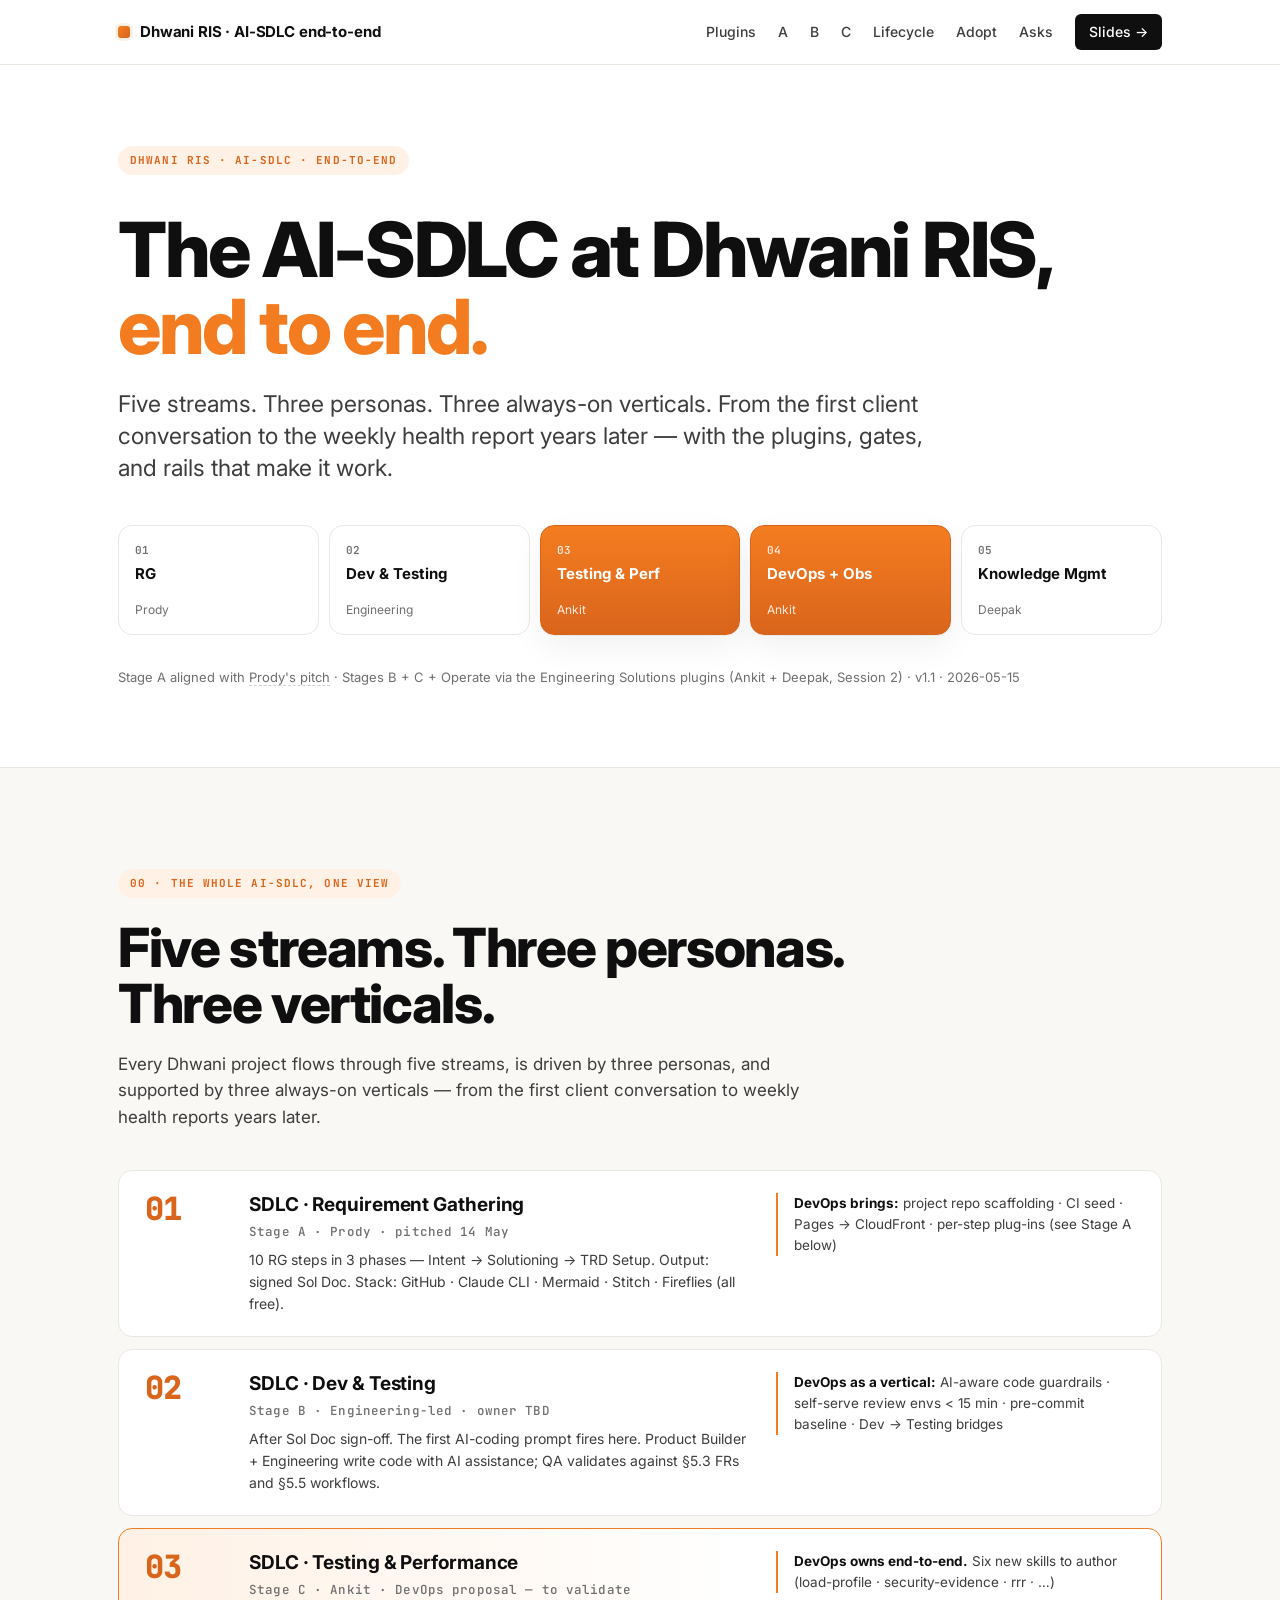
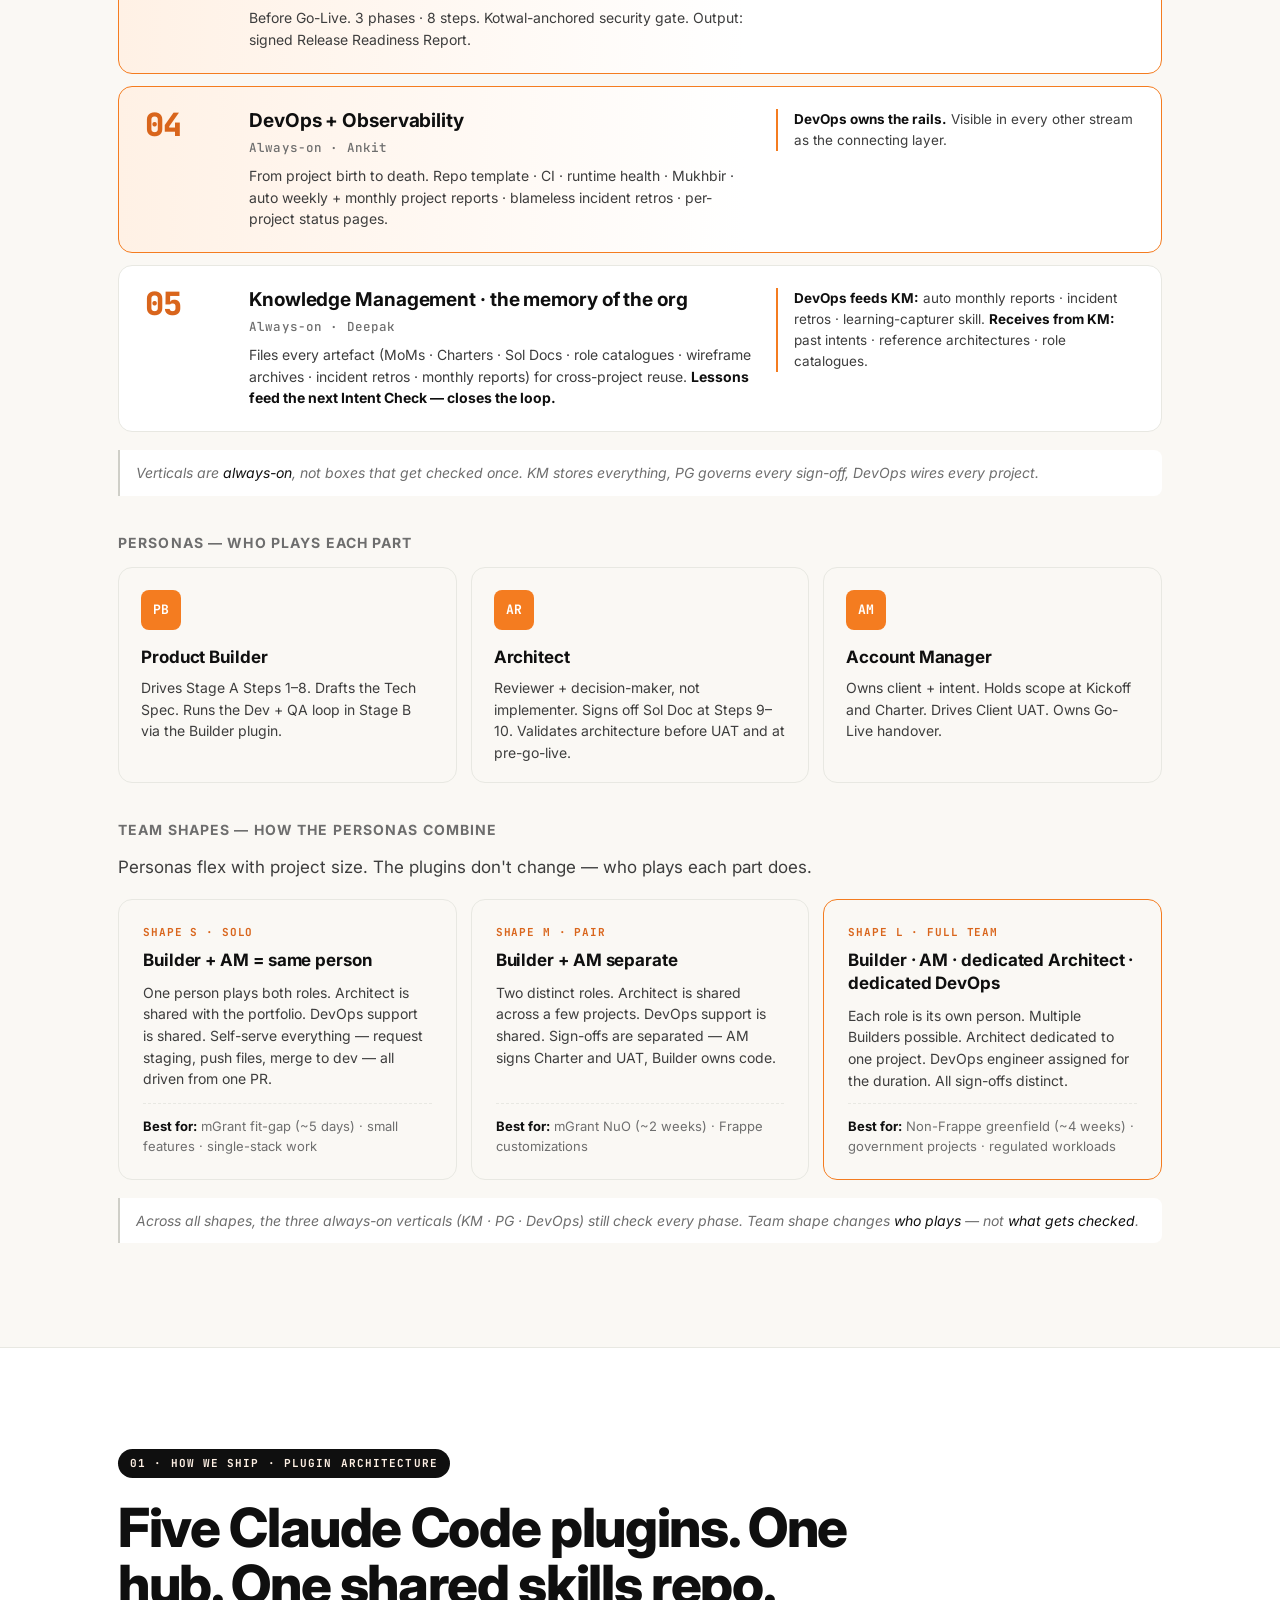
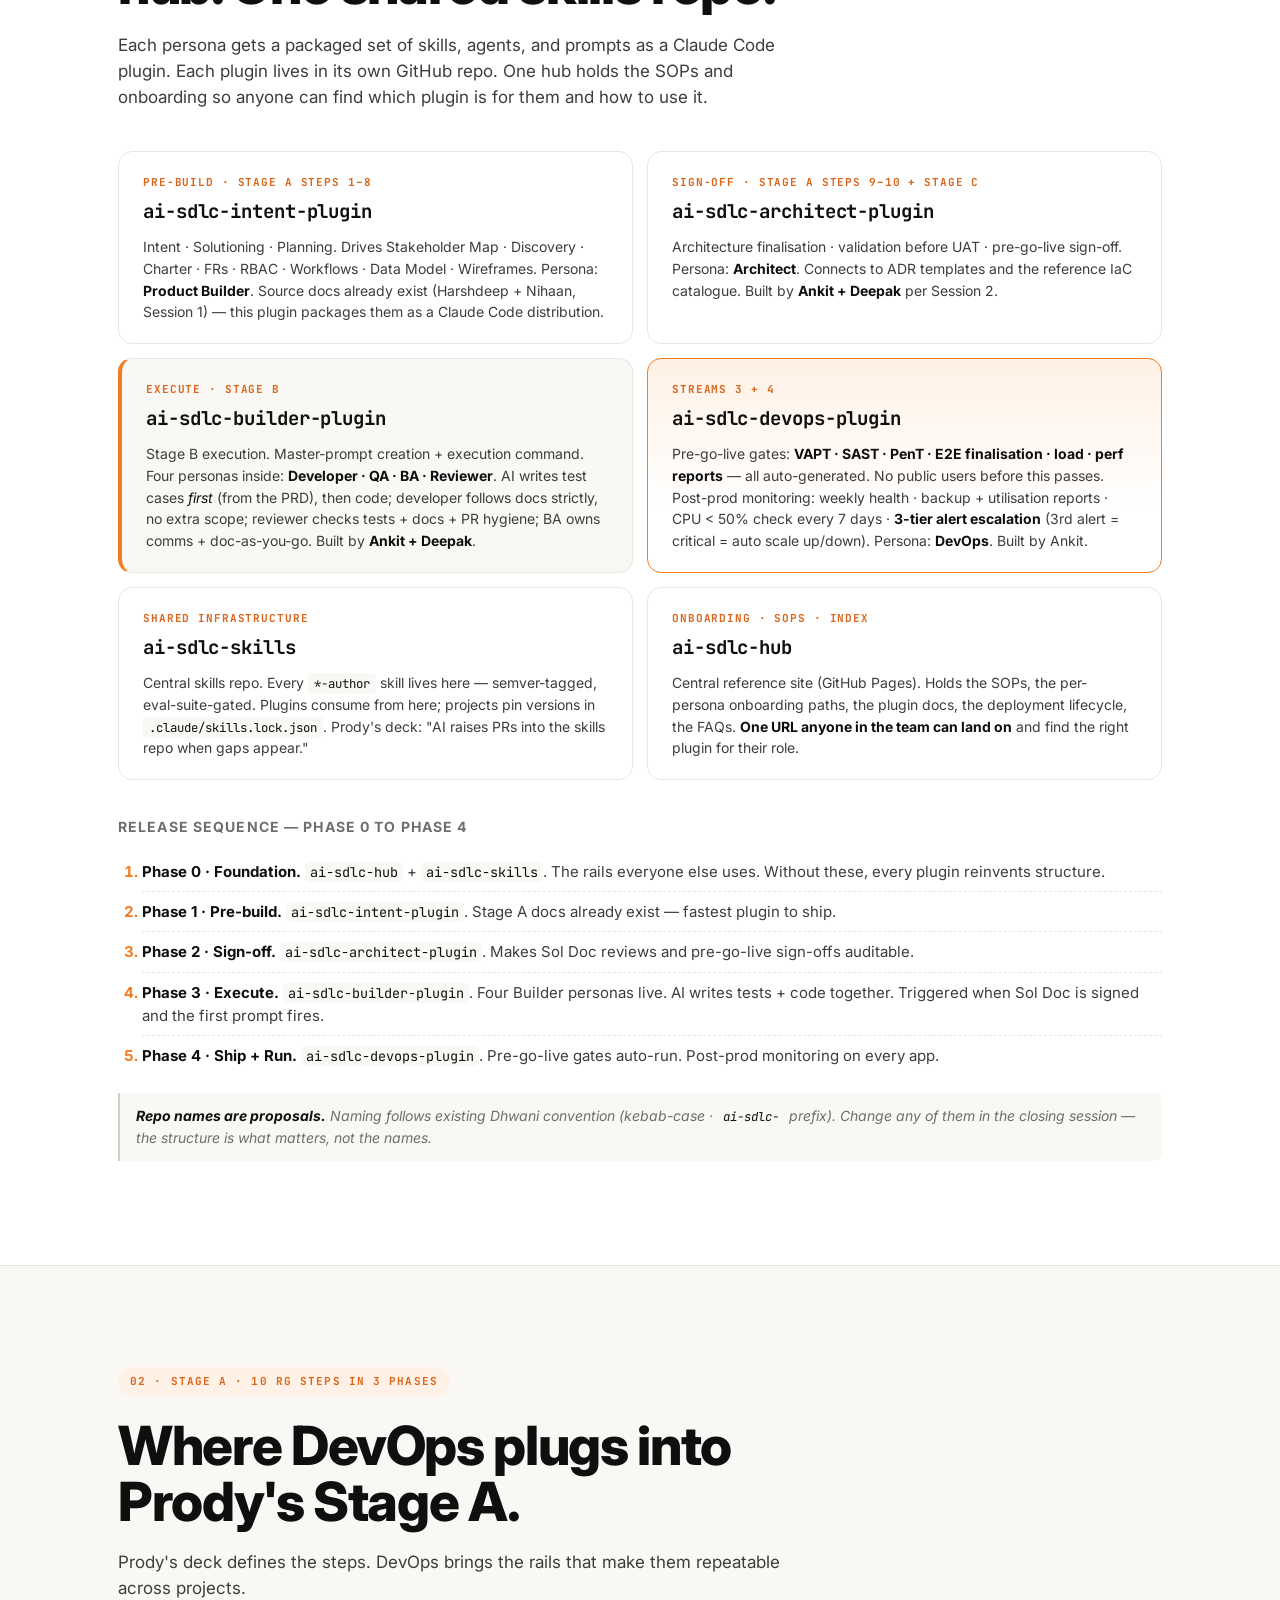
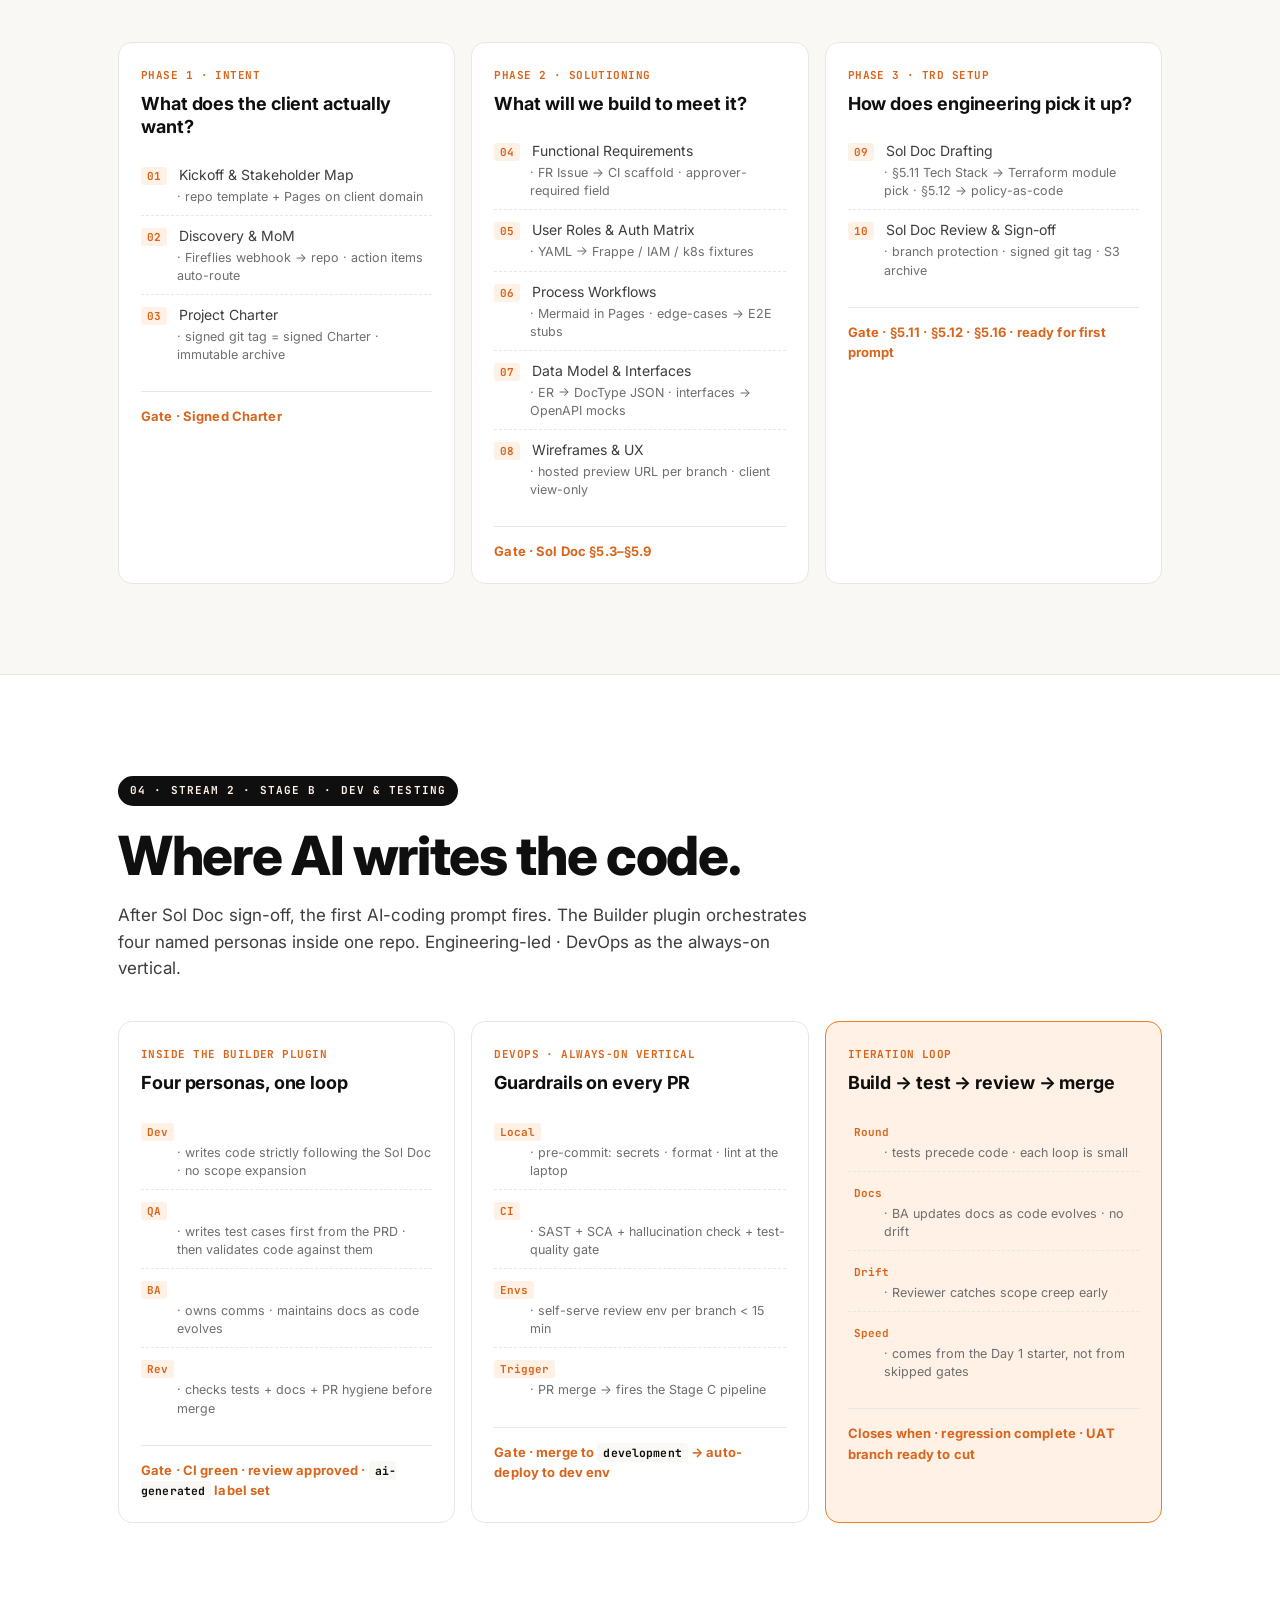
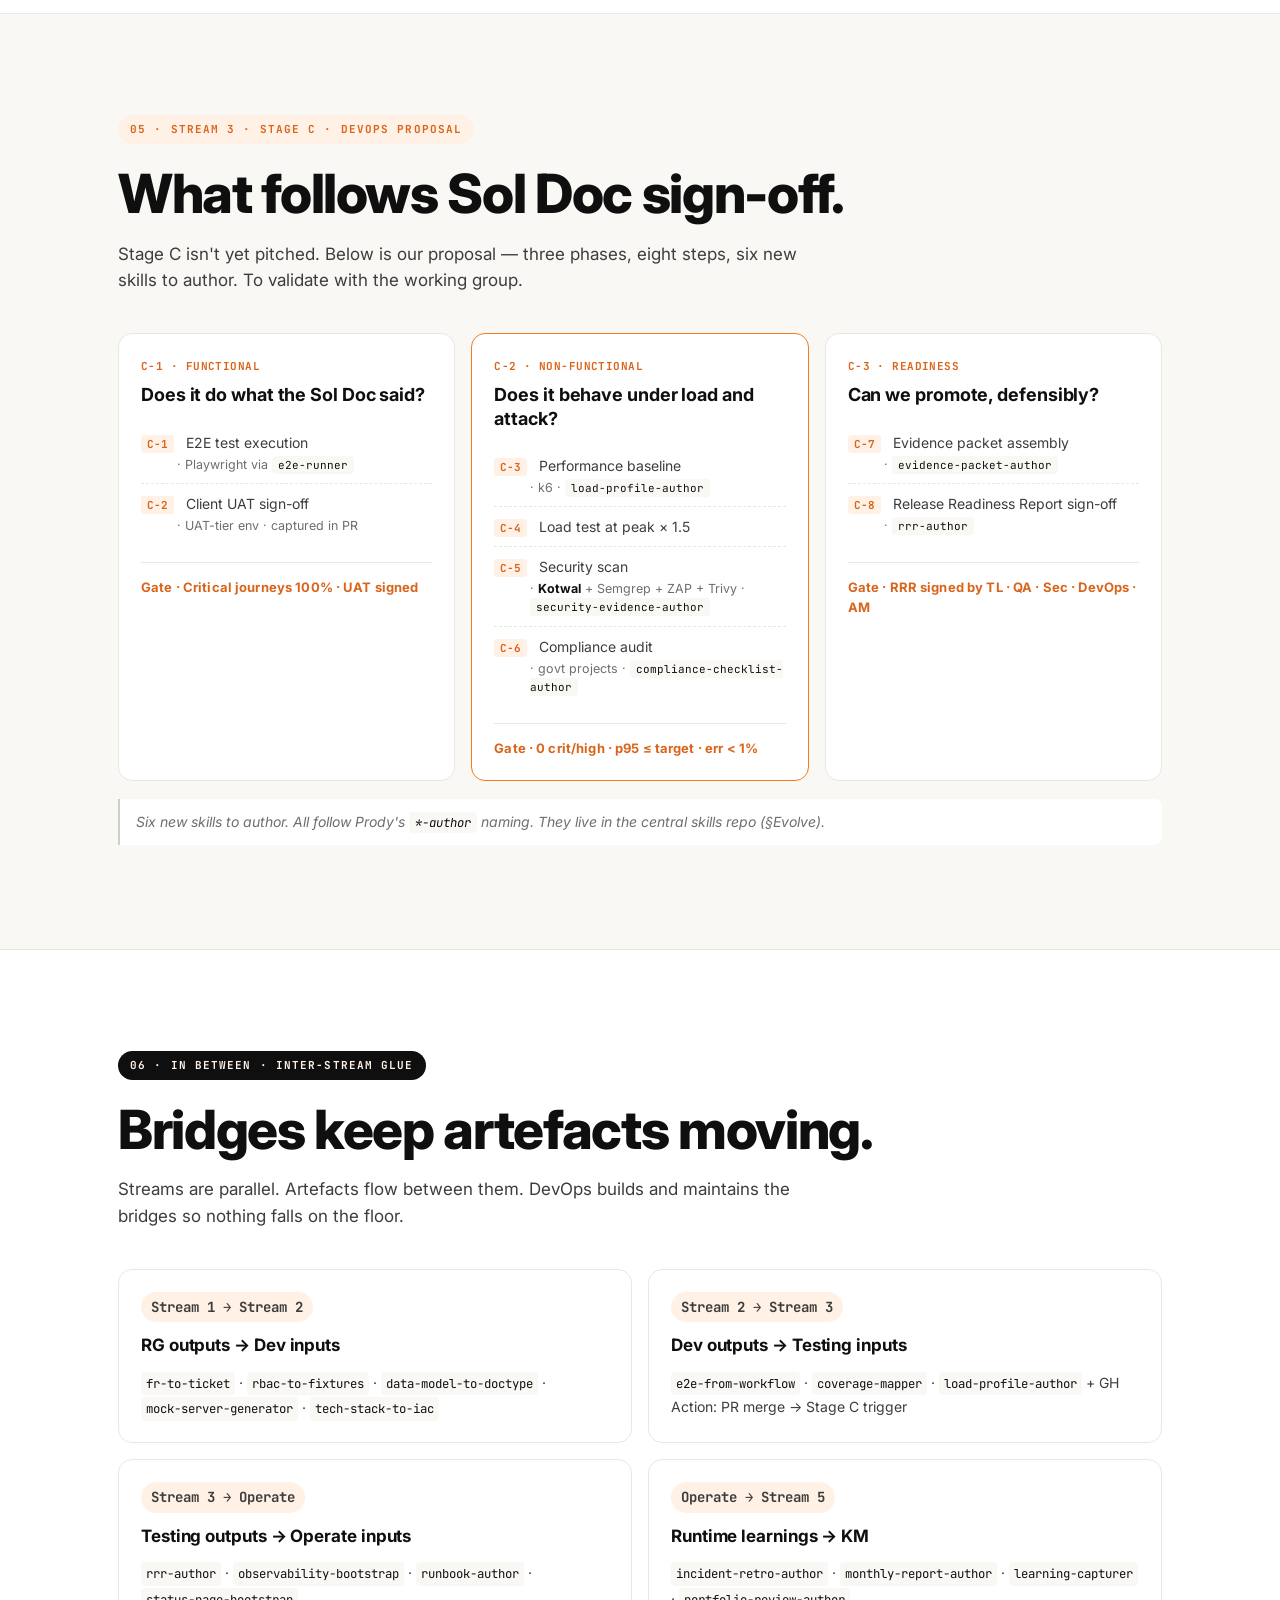
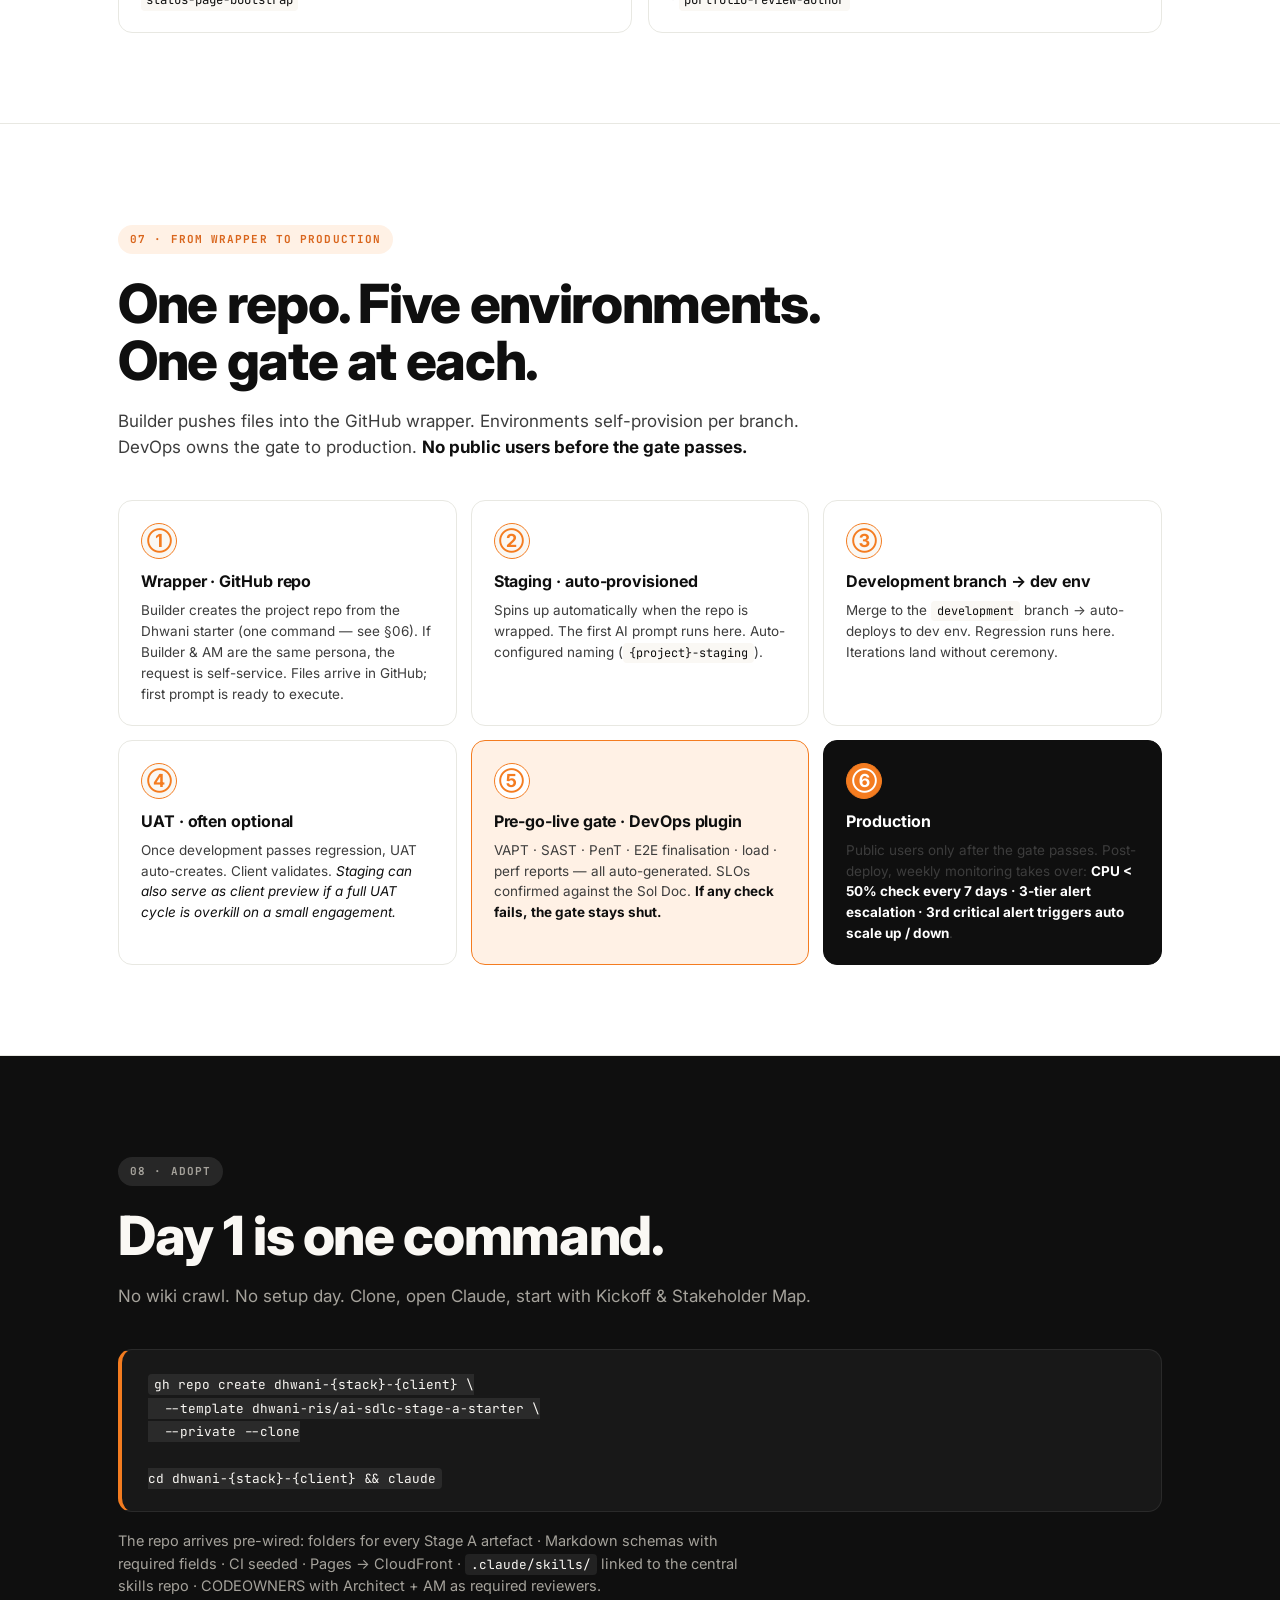
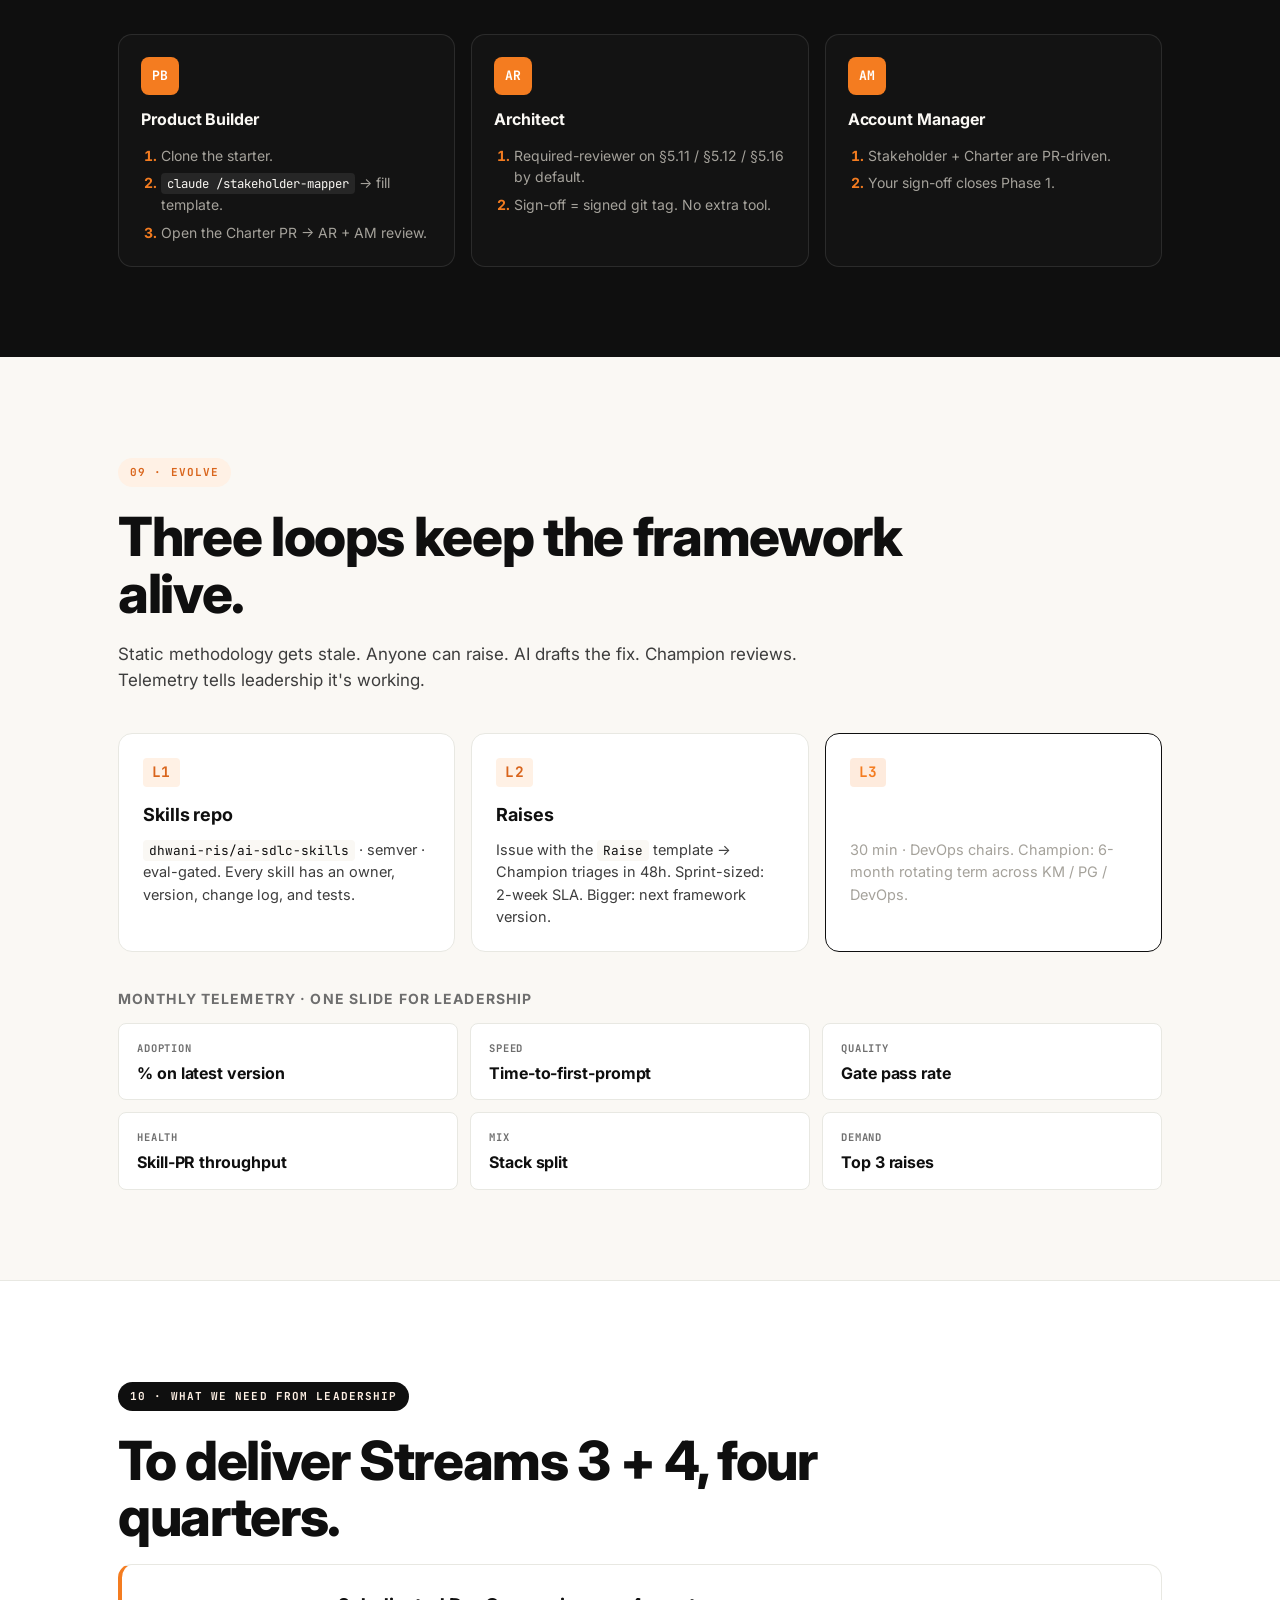
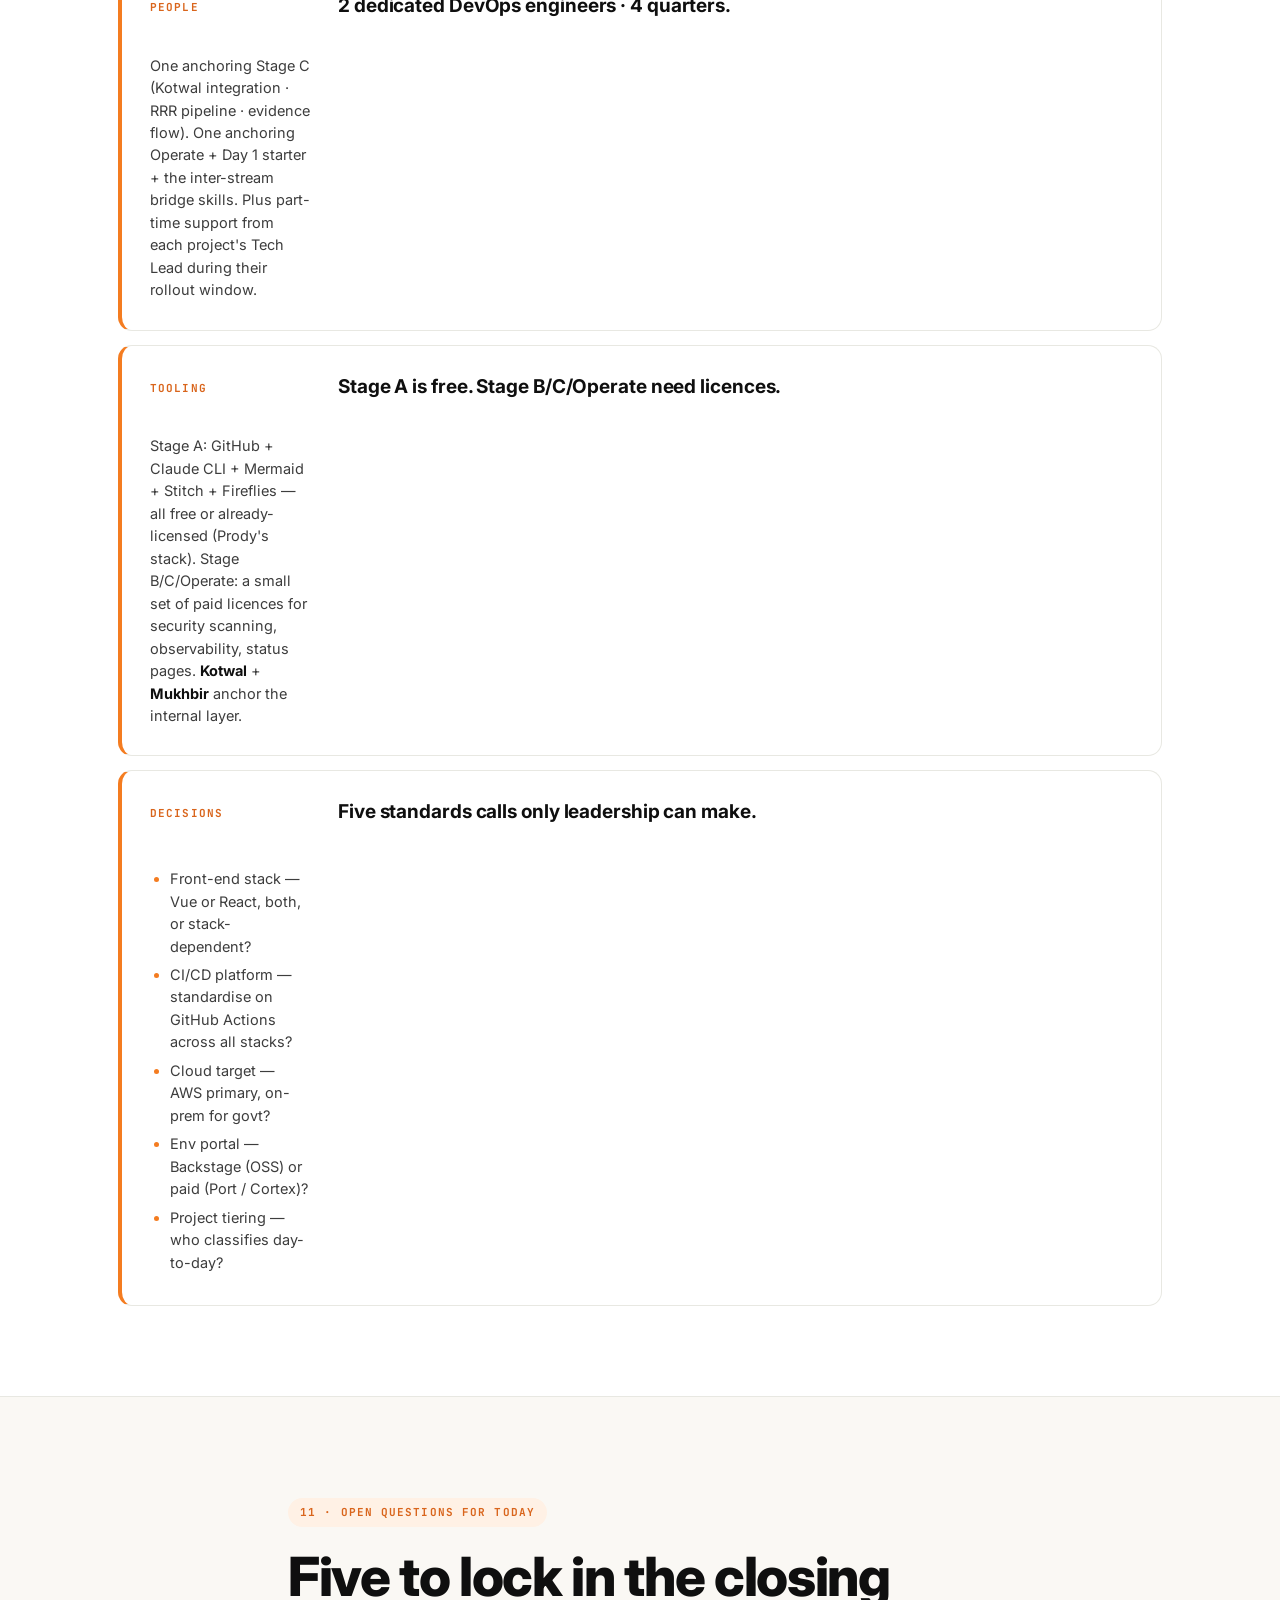
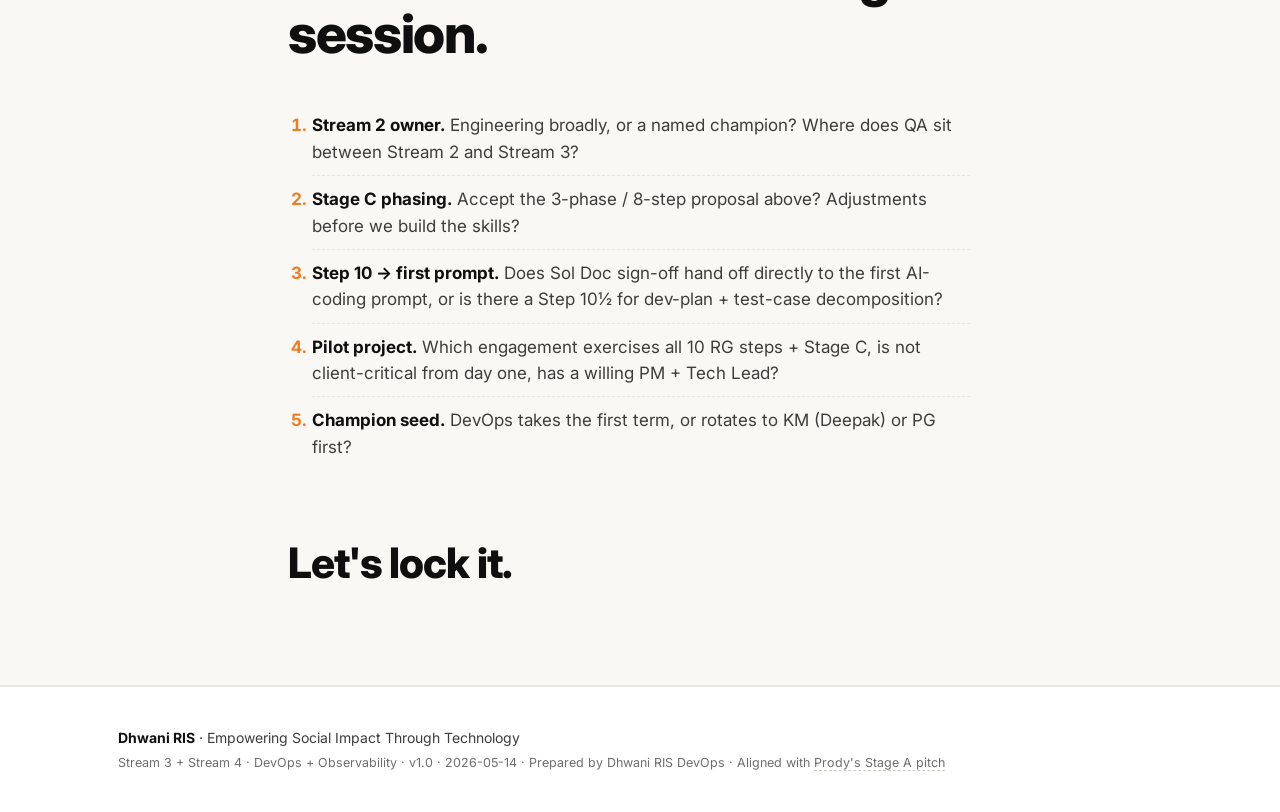
==== index.html @ e106749e "feat: reframe end-to-end + add team shapes + Stage B section Reframed from 'DevOps support for AI-SD" ====
<!doctype html>
<html lang="en">
<head>
  <meta charset="utf-8" />
  <meta name="viewport" content="width=device-width, initial-scale=1" />
  <title>DevOps for AI-SDLC · Dhwani RIS</title>
  <meta name="description" content="DevOps support for the AI-SDLC at Dhwani RIS. Streams 3 + 4 · aligned with Prody's Stage A pitch." />
  <link rel="preconnect" href="https://fonts.googleapis.com" />
  <link rel="preconnect" href="https://fonts.gstatic.com" crossorigin />
  <link href="https://fonts.googleapis.com/css2?family=Inter:wght@300;400;500;600;700;800&family=JetBrains+Mono:wght@400;500;600&display=swap" rel="stylesheet" />
  <link rel="stylesheet" href="assets/css/styles.css" />
</head>
<body>
  <a class="skip" href="#main">Skip to content</a>

  <header class="bar">
    <div class="bar__inner">
      <a class="bar__brand" href="#top">
        <span class="bar__mark" aria-hidden="true"></span>
        <span>Dhwani RIS · AI-SDLC end-to-end</span>
      </a>
      <nav class="bar__nav" aria-label="Primary">
        <a href="#plugins">Plugins</a>
        <a href="#stage-a">A</a>
        <a href="#stage-b">B</a>
        <a href="#stage-c">C</a>
        <a href="#lifecycle">Lifecycle</a>
        <a href="#adopt">Adopt</a>
        <a href="#asks">Asks</a>
        <a href="quick.html" class="bar__cta">Slides →</a>
      </nav>
    </div>
  </header>

  <main id="main">

    <!-- HERO -->
    <section class="hero" id="top">
      <div class="container">
        <p class="kicker">Dhwani RIS · AI-SDLC · end-to-end</p>
        <h1>The AI-SDLC at Dhwani RIS,<br/><span class="accent">end to end.</span></h1>
        <p class="lede">Five streams. Three personas. Three always-on verticals. From the first client conversation to the weekly health report years later — with the plugins, gates, and rails that make it work.</p>

        <div class="streams">
          <div class="stream"><span class="stream__n">01</span><span class="stream__name">RG</span><span class="stream__who">Prody</span></div>
          <div class="stream"><span class="stream__n">02</span><span class="stream__name">Dev &amp; Testing</span><span class="stream__who">Engineering</span></div>
          <div class="stream stream--ours"><span class="stream__n">03</span><span class="stream__name">Testing &amp; Perf</span><span class="stream__who">Ankit</span></div>
          <div class="stream stream--ours"><span class="stream__n">04</span><span class="stream__name">DevOps + Obs</span><span class="stream__who">Ankit</span></div>
          <div class="stream"><span class="stream__n">05</span><span class="stream__name">Knowledge Mgmt</span><span class="stream__who">Deepak</span></div>
        </div>

        <p class="hero__meta">Stage A aligned with <a href="https://prody-dris.github.io/ai-sdlc-rg-pitch/" target="_blank" rel="noopener">Prody's pitch</a> · Stages B + C + Operate via the Engineering Solutions plugins (Ankit + Deepak, Session 2) · v1.1 · 2026-05-15</p>
      </div>
    </section>

    <!-- MAP — all 5 streams -->
    <section class="band band--alt" id="map">
      <div class="container">
        <p class="kicker">00 · The whole AI-SDLC, one view</p>
        <h2>Five streams. Three personas. Three verticals.</h2>
        <p class="sub">Every Dhwani project flows through five streams, is driven by three personas, and supported by three always-on verticals — from the first client conversation to weekly health reports years later.</p>

        <div class="map">
          <article class="map-row">
            <p class="map-row__n">01</p>
            <div class="map-row__main">
              <h3>SDLC · Requirement Gathering</h3>
              <p class="map-row__who">Stage A · Prody · pitched 14 May</p>
              <p>10 RG steps in 3 phases — Intent → Solutioning → TRD Setup. Output: signed Sol Doc. Stack: GitHub · Claude CLI · Mermaid · Stitch · Fireflies (all free).</p>
            </div>
            <p class="map-row__do"><strong>DevOps brings:</strong> project repo scaffolding · CI seed · Pages → CloudFront · per-step plug-ins (see Stage A below)</p>
          </article>

          <article class="map-row">
            <p class="map-row__n">02</p>
            <div class="map-row__main">
              <h3>SDLC · Dev &amp; Testing</h3>
              <p class="map-row__who">Stage B · Engineering-led · owner TBD</p>
              <p>After Sol Doc sign-off. The first AI-coding prompt fires here. Product Builder + Engineering write code with AI assistance; QA validates against §5.3 FRs and §5.5 workflows.</p>
            </div>
            <p class="map-row__do"><strong>DevOps as a vertical:</strong> AI-aware code guardrails · self-serve review envs &lt; 15 min · pre-commit baseline · Dev → Testing bridges</p>
          </article>

          <article class="map-row map-row--ours">
            <p class="map-row__n">03</p>
            <div class="map-row__main">
              <h3>SDLC · Testing &amp; Performance</h3>
              <p class="map-row__who">Stage C · Ankit · DevOps proposal — to validate</p>
              <p>Before Go-Live. 3 phases · 8 steps. Kotwal-anchored security gate. Output: signed Release Readiness Report.</p>
            </div>
            <p class="map-row__do"><strong>DevOps owns end-to-end.</strong> Six new skills to author (load-profile · security-evidence · rrr · …)</p>
          </article>

          <article class="map-row map-row--ours">
            <p class="map-row__n">04</p>
            <div class="map-row__main">
              <h3>DevOps + Observability</h3>
              <p class="map-row__who">Always-on · Ankit</p>
              <p>From project birth to death. Repo template · CI · runtime health · Mukhbir · auto weekly + monthly project reports · blameless incident retros · per-project status pages.</p>
            </div>
            <p class="map-row__do"><strong>DevOps owns the rails.</strong> Visible in every other stream as the connecting layer.</p>
          </article>

          <article class="map-row">
            <p class="map-row__n">05</p>
            <div class="map-row__main">
              <h3>Knowledge Management · the memory of the org</h3>
              <p class="map-row__who">Always-on · Deepak</p>
              <p>Files every artefact (MoMs · Charters · Sol Docs · role catalogues · wireframe archives · incident retros · monthly reports) for cross-project reuse. <strong>Lessons feed the next Intent Check — closes the loop.</strong></p>
            </div>
            <p class="map-row__do"><strong>DevOps feeds KM:</strong> auto monthly reports · incident retros · learning-capturer skill. <strong>Receives from KM:</strong> past intents · reference architectures · role catalogues.</p>
          </article>
        </div>

        <p class="caveat">Verticals are <em>always-on</em>, not boxes that get checked once. KM stores everything, PG governs every sign-off, DevOps wires every project.</p>

        <h3 class="sub-h3">Personas — who plays each part</h3>
        <div class="personas">
          <article class="persona">
            <p class="persona__tag">PB</p>
            <h3>Product Builder</h3>
            <p>Drives Stage A Steps 1–8. Drafts the Tech Spec. Runs the Dev + QA loop in Stage B via the Builder plugin.</p>
          </article>
          <article class="persona">
            <p class="persona__tag">AR</p>
            <h3>Architect</h3>
            <p>Reviewer + decision-maker, not implementer. Signs off Sol Doc at Steps 9–10. Validates architecture before UAT and at pre-go-live.</p>
          </article>
          <article class="persona">
            <p class="persona__tag">AM</p>
            <h3>Account Manager</h3>
            <p>Owns client + intent. Holds scope at Kickoff and Charter. Drives Client UAT. Owns Go-Live handover.</p>
          </article>
        </div>

        <h3 class="sub-h3">Team shapes — how the personas combine</h3>
        <p class="sub" style="margin-bottom:18px;">Personas flex with project size. The plugins don't change — who plays each part does.</p>
        <div class="shapes">
          <article class="shape">
            <p class="shape__lbl">Shape S · Solo</p>
            <h3>Builder + AM = same person</h3>
            <p>One person plays both roles. Architect is shared with the portfolio. DevOps support is shared. Self-serve everything — request staging, push files, merge to dev — all driven from one PR.</p>
            <p class="shape__fit"><strong>Best for:</strong> mGrant fit-gap (~5 days) · small features · single-stack work</p>
          </article>
          <article class="shape">
            <p class="shape__lbl">Shape M · Pair</p>
            <h3>Builder + AM separate</h3>
            <p>Two distinct roles. Architect is shared across a few projects. DevOps support is shared. Sign-offs are separated — AM signs Charter and UAT, Builder owns code.</p>
            <p class="shape__fit"><strong>Best for:</strong> mGrant NuO (~2 weeks) · Frappe customizations</p>
          </article>
          <article class="shape shape--full">
            <p class="shape__lbl">Shape L · Full team</p>
            <h3>Builder · AM · dedicated Architect · dedicated DevOps</h3>
            <p>Each role is its own person. Multiple Builders possible. Architect dedicated to one project. DevOps engineer assigned for the duration. All sign-offs distinct.</p>
            <p class="shape__fit"><strong>Best for:</strong> Non-Frappe greenfield (~4 weeks) · government projects · regulated workloads</p>
          </article>
        </div>
        <p class="caveat">Across all shapes, the three always-on verticals (KM · PG · DevOps) still check every phase. Team shape changes <em>who plays</em> — not <em>what gets checked</em>.</p>
      </div>
    </section>

    <!-- PLUGINS -->
    <section class="band" id="plugins">
      <div class="container">
        <p class="kicker kicker--dark">01 · How we ship · plugin architecture</p>
        <h2>Five Claude Code plugins. One hub. One shared skills repo.</h2>
        <p class="sub">Each persona gets a packaged set of skills, agents, and prompts as a Claude Code plugin. Each plugin lives in its own GitHub repo. One hub holds the SOPs and onboarding so anyone can find which plugin is for them and how to use it.</p>

        <div class="plugins">
          <article class="plugin">
            <p class="plugin__owner">Pre-build · Stage A Steps 1–8</p>
            <h3>ai-sdlc-intent-plugin</h3>
            <p>Intent · Solutioning · Planning. Drives Stakeholder Map · Discovery · Charter · FRs · RBAC · Workflows · Data Model · Wireframes. Persona: <strong>Product Builder</strong>. Source docs already exist (Harshdeep + Nihaan, Session 1) — this plugin packages them as a Claude Code distribution.</p>
          </article>

          <article class="plugin">
            <p class="plugin__owner">Sign-off · Stage A Steps 9–10 + Stage C</p>
            <h3>ai-sdlc-architect-plugin</h3>
            <p>Architecture finalisation · validation before UAT · pre-go-live sign-off. Persona: <strong>Architect</strong>. Connects to ADR templates and the reference IaC catalogue. Built by <strong>Ankit + Deepak</strong> per Session 2.</p>
          </article>

          <article class="plugin plugin--builder">
            <p class="plugin__owner">Execute · Stage B</p>
            <h3>ai-sdlc-builder-plugin</h3>
            <p>Stage B execution. Master-prompt creation + execution command. Four personas inside: <strong>Developer · QA · BA · Reviewer</strong>. AI writes test cases <em>first</em> (from the PRD), then code; developer follows docs strictly, no extra scope; reviewer checks tests + docs + PR hygiene; BA owns comms + doc-as-you-go. Built by <strong>Ankit + Deepak</strong>.</p>
          </article>

          <article class="plugin plugin--ours">
            <p class="plugin__owner">Streams 3 + 4</p>
            <h3>ai-sdlc-devops-plugin</h3>
            <p>Pre-go-live gates: <strong>VAPT · SAST · PenT · E2E finalisation · load · perf reports</strong> — all auto-generated. No public users before this passes. Post-prod monitoring: weekly health · backup + utilisation reports · CPU &lt; 50% check every 7 days · <strong>3-tier alert escalation</strong> (3rd alert = critical = auto scale up/down). Persona: <strong>DevOps</strong>. Built by Ankit.</p>
          </article>

          <article class="plugin">
            <p class="plugin__owner">Shared infrastructure</p>
            <h3>ai-sdlc-skills</h3>
            <p>Central skills repo. Every <code>*-author</code> skill lives here — semver-tagged, eval-suite-gated. Plugins consume from here; projects pin versions in <code>.claude/skills.lock.json</code>. Prody's deck: "AI raises PRs into the skills repo when gaps appear."</p>
          </article>

          <article class="plugin">
            <p class="plugin__owner">Onboarding · SOPs · index</p>
            <h3>ai-sdlc-hub</h3>
            <p>Central reference site (GitHub Pages). Holds the SOPs, the per-persona onboarding paths, the plugin docs, the deployment lifecycle, the FAQs. <strong>One URL anyone in the team can land on</strong> and find the right plugin for their role.</p>
          </article>
        </div>

        <h3 class="sub-h3">Release sequence — Phase 0 to Phase 4</h3>
        <ol class="release">
          <li><strong>Phase 0 · Foundation.</strong> <code>ai-sdlc-hub</code> + <code>ai-sdlc-skills</code>. The rails everyone else uses. Without these, every plugin reinvents structure.</li>
          <li><strong>Phase 1 · Pre-build.</strong> <code>ai-sdlc-intent-plugin</code>. Stage A docs already exist — fastest plugin to ship.</li>
          <li><strong>Phase 2 · Sign-off.</strong> <code>ai-sdlc-architect-plugin</code>. Makes Sol Doc reviews and pre-go-live sign-offs auditable.</li>
          <li><strong>Phase 3 · Execute.</strong> <code>ai-sdlc-builder-plugin</code>. Four Builder personas live. AI writes tests + code together. Triggered when Sol Doc is signed and the first prompt fires.</li>
          <li><strong>Phase 4 · Ship + Run.</strong> <code>ai-sdlc-devops-plugin</code>. Pre-go-live gates auto-run. Post-prod monitoring on every app.</li>
        </ol>

        <p class="caveat"><strong>Repo names are proposals.</strong> Naming follows existing Dhwani convention (kebab-case · <code>ai-sdlc-</code> prefix). Change any of them in the closing session — the structure is what matters, not the names.</p>
      </div>
    </section>

    <!-- STAGE A -->
    <section class="band band--alt" id="stage-a">
      <div class="container">
        <p class="kicker">02 · Stage A · 10 RG steps in 3 phases</p>
        <h2>Where DevOps plugs into Prody's Stage A.</h2>
        <p class="sub">Prody's deck defines the steps. DevOps brings the rails that make them repeatable across projects.</p>

        <div class="phases">
          <article class="phase">
            <p class="phase__lbl">Phase 1 · Intent</p>
            <h3>What does the client actually want?</h3>
            <ol class="steps">
              <li><b>01</b> Kickoff &amp; Stakeholder Map <em>· repo template + Pages on client domain</em></li>
              <li><b>02</b> Discovery &amp; MoM <em>· Fireflies webhook → repo · action items auto-route</em></li>
              <li><b>03</b> Project Charter <em>· signed git tag = signed Charter · immutable archive</em></li>
            </ol>
            <p class="phase__gate">Gate · Signed Charter</p>
          </article>

          <article class="phase">
            <p class="phase__lbl">Phase 2 · Solutioning</p>
            <h3>What will we build to meet it?</h3>
            <ol class="steps">
              <li><b>04</b> Functional Requirements <em>· FR Issue → CI scaffold · approver-required field</em></li>
              <li><b>05</b> User Roles &amp; Auth Matrix <em>· YAML → Frappe / IAM / k8s fixtures</em></li>
              <li><b>06</b> Process Workflows <em>· Mermaid in Pages · edge-cases → E2E stubs</em></li>
              <li><b>07</b> Data Model &amp; Interfaces <em>· ER → DocType JSON · interfaces → OpenAPI mocks</em></li>
              <li><b>08</b> Wireframes &amp; UX <em>· hosted preview URL per branch · client view-only</em></li>
            </ol>
            <p class="phase__gate">Gate · Sol Doc §5.3–§5.9</p>
          </article>

          <article class="phase">
            <p class="phase__lbl">Phase 3 · TRD Setup</p>
            <h3>How does engineering pick it up?</h3>
            <ol class="steps">
              <li><b>09</b> Sol Doc Drafting <em>· §5.11 Tech Stack → Terraform module pick · §5.12 → policy-as-code</em></li>
              <li><b>10</b> Sol Doc Review &amp; Sign-off <em>· branch protection · signed git tag · S3 archive</em></li>
            </ol>
            <p class="phase__gate">Gate · §5.11 · §5.12 · §5.16 · ready for first prompt</p>
          </article>
        </div>
      </div>
    </section>

    <!-- STAGE B -->
    <section class="band" id="stage-b">
      <div class="container">
        <p class="kicker kicker--dark">04 · Stream 2 · Stage B · Dev &amp; Testing</p>
        <h2>Where AI writes the code.</h2>
        <p class="sub">After Sol Doc sign-off, the first AI-coding prompt fires. The Builder plugin orchestrates four named personas inside one repo. Engineering-led · DevOps as the always-on vertical.</p>

        <div class="phases">
          <article class="phase">
            <p class="phase__lbl">Inside the Builder plugin</p>
            <h3>Four personas, one loop</h3>
            <ol class="steps">
              <li><b>Dev</b> <em>· writes code strictly following the Sol Doc · no scope expansion</em></li>
              <li><b>QA</b> <em>· writes test cases first from the PRD · then validates code against them</em></li>
              <li><b>BA</b> <em>· owns comms · maintains docs as code evolves</em></li>
              <li><b>Rev</b> <em>· checks tests + docs + PR hygiene before merge</em></li>
            </ol>
            <p class="phase__gate">Gate · CI green · review approved · <code>ai-generated</code> label set</p>
          </article>

          <article class="phase">
            <p class="phase__lbl">DevOps · always-on vertical</p>
            <h3>Guardrails on every PR</h3>
            <ol class="steps">
              <li><b>Local</b> <em>· pre-commit: secrets · format · lint at the laptop</em></li>
              <li><b>CI</b> <em>· SAST + SCA + hallucination check + test-quality gate</em></li>
              <li><b>Envs</b> <em>· self-serve review env per branch &lt; 15 min</em></li>
              <li><b>Trigger</b> <em>· PR merge → fires the Stage C pipeline</em></li>
            </ol>
            <p class="phase__gate">Gate · merge to <code>development</code> → auto-deploy to dev env</p>
          </article>

          <article class="phase phase--accent">
            <p class="phase__lbl">Iteration loop</p>
            <h3>Build → test → review → merge</h3>
            <ol class="steps">
              <li><b>Round</b> <em>· tests precede code · each loop is small</em></li>
              <li><b>Docs</b> <em>· BA updates docs as code evolves · no drift</em></li>
              <li><b>Drift</b> <em>· Reviewer catches scope creep early</em></li>
              <li><b>Speed</b> <em>· comes from the Day 1 starter, not from skipped gates</em></li>
            </ol>
            <p class="phase__gate">Closes when · regression complete · UAT branch ready to cut</p>
          </article>
        </div>
      </div>
    </section>

    <!-- STAGE C -->
    <section class="band band--alt" id="stage-c">
      <div class="container">
        <p class="kicker">05 · Stream 3 · Stage C · DevOps proposal</p>
        <h2>What follows Sol Doc sign-off.</h2>
        <p class="sub">Stage C isn't yet pitched. Below is our proposal — three phases, eight steps, six new skills to author. To validate with the working group.</p>

        <div class="phases">
          <article class="phase">
            <p class="phase__lbl">C-1 · Functional</p>
            <h3>Does it do what the Sol Doc said?</h3>
            <ol class="steps">
              <li><b>C-1</b> E2E test execution <em>· Playwright via <code>e2e-runner</code></em></li>
              <li><b>C-2</b> Client UAT sign-off <em>· UAT-tier env · captured in PR</em></li>
            </ol>
            <p class="phase__gate">Gate · Critical journeys 100% · UAT signed</p>
          </article>

          <article class="phase phase--accent">
            <p class="phase__lbl">C-2 · Non-Functional</p>
            <h3>Does it behave under load and attack?</h3>
            <ol class="steps">
              <li><b>C-3</b> Performance baseline <em>· k6 · <code>load-profile-author</code></em></li>
              <li><b>C-4</b> Load test at peak × 1.5</li>
              <li><b>C-5</b> Security scan <em>· <strong>Kotwal</strong> + Semgrep + ZAP + Trivy · <code>security-evidence-author</code></em></li>
              <li><b>C-6</b> Compliance audit <em>· govt projects · <code>compliance-checklist-author</code></em></li>
            </ol>
            <p class="phase__gate">Gate · 0 crit/high · p95 ≤ target · err &lt; 1%</p>
          </article>

          <article class="phase">
            <p class="phase__lbl">C-3 · Readiness</p>
            <h3>Can we promote, defensibly?</h3>
            <ol class="steps">
              <li><b>C-7</b> Evidence packet assembly <em>· <code>evidence-packet-author</code></em></li>
              <li><b>C-8</b> Release Readiness Report sign-off <em>· <code>rrr-author</code></em></li>
            </ol>
            <p class="phase__gate">Gate · RRR signed by TL · QA · Sec · DevOps · AM</p>
          </article>
        </div>

        <p class="caveat">Six new skills to author. All follow Prody's <code>*-author</code> naming. They live in the central skills repo (§Evolve).</p>
      </div>
    </section>

    <!-- INTER-STREAM GLUE -->
    <section class="band" id="glue">
      <div class="container">
        <p class="kicker kicker--dark">06 · In between · Inter-stream glue</p>
        <h2>Bridges keep artefacts moving.</h2>
        <p class="sub">Streams are parallel. Artefacts flow between them. DevOps builds and maintains the bridges so nothing falls on the floor.</p>

        <div class="bridges">
          <article class="bridge">
            <p class="bridge__arrow">Stream 1 → Stream 2</p>
            <h3>RG outputs → Dev inputs</h3>
            <p><code>fr-to-ticket</code> · <code>rbac-to-fixtures</code> · <code>data-model-to-doctype</code> · <code>mock-server-generator</code> · <code>tech-stack-to-iac</code></p>
          </article>
          <article class="bridge">
            <p class="bridge__arrow">Stream 2 → Stream 3</p>
            <h3>Dev outputs → Testing inputs</h3>
            <p><code>e2e-from-workflow</code> · <code>coverage-mapper</code> · <code>load-profile-author</code> + GH Action: PR merge → Stage C trigger</p>
          </article>
          <article class="bridge">
            <p class="bridge__arrow">Stream 3 → Operate</p>
            <h3>Testing outputs → Operate inputs</h3>
            <p><code>rrr-author</code> · <code>observability-bootstrap</code> · <code>runbook-author</code> · <code>status-page-bootstrap</code></p>
          </article>
          <article class="bridge">
            <p class="bridge__arrow">Operate → Stream 5</p>
            <h3>Runtime learnings → KM</h3>
            <p><code>incident-retro-author</code> · <code>monthly-report-author</code> · <code>learning-capturer</code> · <code>portfolio-review-author</code></p>
          </article>
        </div>
      </div>
    </section>

    <!-- DEPLOYMENT LIFECYCLE -->
    <section class="band" id="lifecycle">
      <div class="container">
        <p class="kicker">07 · From wrapper to production</p>
        <h2>One repo. Five environments. One gate at each.</h2>
        <p class="sub">Builder pushes files into the GitHub wrapper. Environments self-provision per branch. DevOps owns the gate to production. <strong>No public users before the gate passes.</strong></p>

        <div class="lifecycle-flow">
          <article class="env">
            <span class="env__n">①</span>
            <h3>Wrapper · GitHub repo</h3>
            <p>Builder creates the project repo from the Dhwani starter (one command — see §06). If Builder &amp; AM are the same persona, the request is self-service. Files arrive in GitHub; first prompt is ready to execute.</p>
          </article>
          <article class="env">
            <span class="env__n">②</span>
            <h3>Staging · auto-provisioned</h3>
            <p>Spins up automatically when the repo is wrapped. The first AI prompt runs here. Auto-configured naming (<code>{project}-staging</code>).</p>
          </article>
          <article class="env">
            <span class="env__n">③</span>
            <h3>Development branch → dev env</h3>
            <p>Merge to the <code>development</code> branch → auto-deploys to dev env. Regression runs here. Iterations land without ceremony.</p>
          </article>
          <article class="env">
            <span class="env__n">④</span>
            <h3>UAT · often optional</h3>
            <p>Once development passes regression, UAT auto-creates. Client validates. <em>Staging can also serve as client preview if a full UAT cycle is overkill on a small engagement.</em></p>
          </article>
          <article class="env env--gate">
            <span class="env__n">⑤</span>
            <h3>Pre-go-live gate · DevOps plugin</h3>
            <p>VAPT · SAST · PenT · E2E finalisation · load · perf reports — all auto-generated. SLOs confirmed against the Sol Doc. <strong>If any check fails, the gate stays shut.</strong></p>
          </article>
          <article class="env env--prod">
            <span class="env__n">⑥</span>
            <h3>Production</h3>
            <p>Public users only after the gate passes. Post-deploy, weekly monitoring takes over: <strong>CPU &lt; 50% check every 7 days · 3-tier alert escalation · 3rd critical alert triggers auto scale up / down</strong>.</p>
          </article>
        </div>
      </div>
    </section>

    <!-- ADOPT -->
    <section class="band band--dark" id="adopt">
      <div class="container">
        <p class="kicker kicker--light">08 · Adopt</p>
        <h2 class="light">Day 1 is one command.</h2>
        <p class="sub light">No wiki crawl. No setup day. Clone, open Claude, start with Kickoff &amp; Stakeholder Map.</p>

        <div class="code">
<pre><code>gh repo create dhwani-{stack}-{client} \
  --template dhwani-ris/ai-sdlc-stage-a-starter \
  --private --clone

cd dhwani-{stack}-{client} &amp;&amp; claude</code></pre>
        </div>

        <p class="code__note">The repo arrives pre-wired: folders for every Stage A artefact · Markdown schemas with required fields · CI seeded · Pages → CloudFront · <code>.claude/skills/</code> linked to the central skills repo · CODEOWNERS with Architect + AM as required reviewers.</p>

        <div class="quickstart">
          <article class="qs">
            <span class="qs__icon">PB</span>
            <h3>Product Builder</h3>
            <ol>
              <li>Clone the starter.</li>
              <li><code>claude /stakeholder-mapper</code> → fill template.</li>
              <li>Open the Charter PR → AR + AM review.</li>
            </ol>
          </article>
          <article class="qs">
            <span class="qs__icon">AR</span>
            <h3>Architect</h3>
            <ol>
              <li>Required-reviewer on §5.11 / §5.12 / §5.16 by default.</li>
              <li>Sign-off = signed git tag. No extra tool.</li>
            </ol>
          </article>
          <article class="qs">
            <span class="qs__icon">AM</span>
            <h3>Account Manager</h3>
            <ol>
              <li>Stakeholder + Charter are PR-driven.</li>
              <li>Your sign-off closes Phase 1.</li>
            </ol>
          </article>
        </div>
      </div>
    </section>

    <!-- EVOLVE -->
    <section class="band band--alt" id="evolve">
      <div class="container">
        <p class="kicker">09 · Evolve</p>
        <h2>Three loops keep the framework alive.</h2>
        <p class="sub">Static methodology gets stale. Anyone can raise. AI drafts the fix. Champion reviews. Telemetry tells leadership it's working.</p>

        <div class="loops">
          <article class="loop">
            <p class="loop__n">L1</p>
            <h3>Skills repo</h3>
            <p><code>dhwani-ris/ai-sdlc-skills</code> · semver · eval-gated. Every skill has an owner, version, change log, and tests.</p>
          </article>
          <article class="loop">
            <p class="loop__n">L2</p>
            <h3>Raises</h3>
            <p>Issue with the <code>Raise</code> template → Champion triages in 48h. Sprint-sized: 2-week SLA. Bigger: next framework version.</p>
          </article>
          <article class="loop loop--accent">
            <p class="loop__n">L3</p>
            <h3>Bi-weekly review + Champion</h3>
            <p>30 min · DevOps chairs. Champion: 6-month rotating term across KM / PG / DevOps. <strong>DevOps seeds the first term.</strong></p>
          </article>
        </div>

        <h3 class="sub-h3">Monthly telemetry · one slide for leadership</h3>
        <div class="kpis">
          <div class="kpi"><p class="kpi__lbl">Adoption</p><p class="kpi__big">% on latest version</p></div>
          <div class="kpi"><p class="kpi__lbl">Speed</p><p class="kpi__big">Time-to-first-prompt</p></div>
          <div class="kpi"><p class="kpi__lbl">Quality</p><p class="kpi__big">Gate pass rate</p></div>
          <div class="kpi"><p class="kpi__lbl">Health</p><p class="kpi__big">Skill-PR throughput</p></div>
          <div class="kpi"><p class="kpi__lbl">Mix</p><p class="kpi__big">Stack split</p></div>
          <div class="kpi"><p class="kpi__lbl">Demand</p><p class="kpi__big">Top 3 raises</p></div>
        </div>
      </div>
    </section>

    <!-- ASKS -->
    <section class="band" id="asks">
      <div class="container">
        <p class="kicker kicker--dark">10 · What we need from leadership</p>
        <h2>To deliver Streams 3 + 4, four quarters.</h2>

        <div class="asks">
          <article class="ask">
            <p class="ask__lbl">People</p>
            <h3>2 dedicated DevOps engineers · 4 quarters.</h3>
            <p>One anchoring Stage C (Kotwal integration · RRR pipeline · evidence flow). One anchoring Operate + Day 1 starter + the inter-stream bridge skills. Plus part-time support from each project's Tech Lead during their rollout window.</p>
          </article>
          <article class="ask">
            <p class="ask__lbl">Tooling</p>
            <h3>Stage A is free. Stage B/C/Operate need licences.</h3>
            <p>Stage A: GitHub + Claude CLI + Mermaid + Stitch + Fireflies — all free or already-licensed (Prody's stack). Stage B/C/Operate: a small set of paid licences for security scanning, observability, status pages. <strong>Kotwal</strong> + <strong>Mukhbir</strong> anchor the internal layer.</p>
          </article>
          <article class="ask">
            <p class="ask__lbl">Decisions</p>
            <h3>Five standards calls only leadership can make.</h3>
            <ul class="ask__list">
              <li>Front-end stack — Vue or React, both, or stack-dependent?</li>
              <li>CI/CD platform — standardise on GitHub Actions across all stacks?</li>
              <li>Cloud target — AWS primary, on-prem for govt?</li>
              <li>Env portal — Backstage (OSS) or paid (Port / Cortex)?</li>
              <li>Project tiering — who classifies day-to-day?</li>
            </ul>
          </article>
        </div>
      </div>
    </section>

    <!-- OPEN QUESTIONS + CLOSE -->
    <section class="band band--alt" id="close">
      <div class="container container--narrow">
        <p class="kicker">11 · Open questions for today</p>
        <h2>Five to lock in the closing session.</h2>

        <ol class="qs">
          <li><strong>Stream 2 owner.</strong> Engineering broadly, or a named champion? Where does QA sit between Stream 2 and Stream 3?</li>
          <li><strong>Stage C phasing.</strong> Accept the 3-phase / 8-step proposal above? Adjustments before we build the skills?</li>
          <li><strong>Step 10 → first prompt.</strong> Does Sol Doc sign-off hand off directly to the first AI-coding prompt, or is there a Step 10½ for dev-plan + test-case decomposition?</li>
          <li><strong>Pilot project.</strong> Which engagement exercises all 10 RG steps + Stage C, is not client-critical from day one, has a willing PM + Tech Lead?</li>
          <li><strong>Champion seed.</strong> DevOps takes the first term, or rotates to KM (Deepak) or PG first?</li>
        </ol>

        <p class="lock">Let's lock it.</p>
      </div>
    </section>

    <footer class="foot">
      <div class="container">
        <p><strong>Dhwani RIS</strong> · Empowering Social Impact Through Technology</p>
        <p class="foot__meta">Stream 3 + Stream 4 · DevOps + Observability · v1.0 · 2026-05-14 · Prepared by Dhwani RIS DevOps · Aligned with <a href="https://prody-dris.github.io/ai-sdlc-rg-pitch/" target="_blank" rel="noopener">Prody's Stage A pitch</a></p>
      </div>
    </footer>

  </main>

</body>
</html>
---- assets/css/styles.css ----
:root {
  --orange: #F47C20;
  --orange-dark: #D9651C;
  --orange-soft: #FFF1E5;
  --ink: #0F0F0F;
  --ink-2: #3D3D3D;
  --muted: #6E6E6E;
  --line: #E8E8E2;
  --line-strong: #CFCFC8;
  --bg: #FFFFFF;
  --bg-alt: #FAF8F4;
  --bg-dark: #0F0F0F;
  --ink-on-dark: #FAF8F4;
  --muted-on-dark: #A5A29B;
  --radius: 14px;
  --radius-sm: 8px;
  --shadow: 0 1px 0 rgba(0,0,0,0.04), 0 12px 32px rgba(0,0,0,0.06);
  --font-sans: 'Inter', -apple-system, BlinkMacSystemFont, 'Segoe UI', Roboto, sans-serif;
  --font-mono: 'JetBrains Mono', 'SF Mono', Menlo, Consolas, monospace;
  --max: 1100px;
}

* { box-sizing: border-box; }

html { scroll-behavior: smooth; scroll-padding-top: 72px; }

body {
  margin: 0;
  font-family: var(--font-sans);
  font-size: 17px;
  line-height: 1.55;
  color: var(--ink);
  background: var(--bg);
  -webkit-font-smoothing: antialiased;
  -moz-osx-font-smoothing: grayscale;
}

a { color: var(--orange-dark); text-decoration: none; }
a:hover { color: var(--orange); }
code {
  font-family: var(--font-mono);
  font-size: 0.88em;
  background: var(--bg-alt);
  padding: 2px 6px;
  border-radius: 4px;
  color: var(--ink);
}
strong { font-weight: 700; color: var(--ink); }
em { color: var(--ink); }

.skip {
  position: absolute; left: -9999px;
}
.skip:focus {
  left: 12px; top: 12px;
  padding: 8px 14px;
  background: var(--ink); color: #fff;
  border-radius: 6px;
  z-index: 100;
}

.container {
  max-width: var(--max);
  margin: 0 auto;
  padding: 0 28px;
}
.container--narrow {
  max-width: 760px;
}

/* ── Topbar ─────────────────────────────────────────── */
.bar {
  position: sticky;
  top: 0;
  z-index: 50;
  background: rgba(255,255,255,0.92);
  backdrop-filter: saturate(180%) blur(10px);
  -webkit-backdrop-filter: saturate(180%) blur(10px);
  border-bottom: 1px solid var(--line);
}
.bar__inner {
  max-width: var(--max);
  margin: 0 auto;
  padding: 14px 28px;
  display: flex;
  align-items: center;
  justify-content: space-between;
  gap: 24px;
}
.bar__brand {
  display: inline-flex;
  align-items: center;
  gap: 10px;
  color: var(--ink);
  font-weight: 700;
  font-size: 15px;
  letter-spacing: -0.01em;
}
.bar__brand:hover { color: var(--ink); }
.bar__mark {
  width: 12px; height: 12px;
  border-radius: 3px;
  background: linear-gradient(135deg, var(--orange) 0%, var(--orange-dark) 100%);
  box-shadow: 0 0 0 3px var(--orange-soft);
}
.bar__nav { display: flex; gap: 22px; align-items: center; }
.bar__nav a {
  color: var(--ink-2);
  font-size: 14px;
  font-weight: 500;
}
.bar__nav a:hover { color: var(--orange-dark); }
.bar__cta {
  background: var(--ink);
  color: #fff !important;
  padding: 7px 14px;
  border-radius: 6px;
  font-weight: 600;
}
.bar__cta:hover { background: var(--orange-dark); color: #fff !important; }

/* ── Sections / Bands ─────────────────────────────────── */
.hero, .band {
  padding: 100px 0 90px;
  border-bottom: 1px solid var(--line);
}
.band--alt {
  background: var(--bg-alt);
}
.band--dark {
  background: var(--bg-dark);
  color: var(--ink-on-dark);
  border-bottom: none;
}
.band--dark h2, .band--dark h3 { color: var(--ink-on-dark); }
.band--dark p { color: var(--muted-on-dark); }
.band--dark strong, .band--dark em { color: #fff; }
.band--dark code { background: rgba(255,255,255,0.08); color: var(--ink-on-dark); }
.band--dark a { color: var(--orange); }
.light, .band--dark .light { color: var(--ink-on-dark) !important; }
.sub.light { color: var(--muted-on-dark) !important; }

/* Hero specifics */
.hero {
  padding-top: 80px;
  padding-bottom: 80px;
}
.hero h1 {
  font-size: clamp(44px, 6vw, 76px);
  line-height: 1.02;
  letter-spacing: -0.03em;
  font-weight: 800;
  margin: 14px 0 22px;
}
.hero h1 .accent { color: var(--orange); }
.lede {
  font-size: clamp(19px, 1.8vw, 24px);
  line-height: 1.4;
  color: var(--ink-2);
  max-width: 60ch;
  margin: 0 0 40px;
  font-weight: 400;
}
.hero__meta {
  font-size: 13px;
  color: var(--muted);
  margin: 32px 0 0;
}
.hero__meta a { color: var(--muted); border-bottom: 1px dashed var(--line-strong); }
.hero__meta a:hover { color: var(--orange-dark); border-bottom-color: var(--orange); }

/* Streams pills row */
.streams {
  display: grid;
  grid-template-columns: repeat(5, 1fr);
  gap: 10px;
  margin: 24px 0 0;
}
.stream {
  display: flex;
  flex-direction: column;
  padding: 16px 16px 14px;
  border: 1px solid var(--line);
  border-radius: var(--radius);
  background: var(--bg);
  min-height: 110px;
}
.stream__n {
  font-family: var(--font-mono);
  font-size: 11px;
  color: var(--muted);
  font-weight: 600;
}
.stream__name {
  font-size: 15px;
  font-weight: 700;
  color: var(--ink);
  margin-top: 6px;
  line-height: 1.2;
}
.stream__who {
  font-size: 12px;
  color: var(--muted);
  margin-top: auto;
  padding-top: 8px;
}
.stream--ours {
  background: linear-gradient(180deg, var(--orange) 0%, var(--orange-dark) 100%);
  border-color: var(--orange-dark);
  box-shadow: var(--shadow);
}
.stream--ours .stream__n,
.stream--ours .stream__who { color: rgba(255,255,255,0.85); }
.stream--ours .stream__name { color: #fff; }

/* ── Kicker / H2 / sub ───────────────────────────────── */
.kicker {
  display: inline-block;
  font-family: var(--font-mono);
  font-size: 11px;
  font-weight: 700;
  letter-spacing: 0.1em;
  text-transform: uppercase;
  color: var(--orange-dark);
  background: var(--orange-soft);
  padding: 6px 12px;
  border-radius: 999px;
  margin: 0 0 22px;
}
.kicker--dark {
  background: var(--ink);
  color: #FFF1E5;
}
.kicker--light {
  background: rgba(255,255,255,0.1);
  color: var(--orange);
}

h2 {
  font-size: clamp(34px, 4.5vw, 54px);
  line-height: 1.05;
  letter-spacing: -0.025em;
  font-weight: 800;
  margin: 0 0 18px;
  color: var(--ink);
  max-width: 22ch;
}
h3 {
  font-size: 18px;
  font-weight: 700;
  margin: 0 0 8px;
  letter-spacing: -0.005em;
  color: var(--ink);
}
.sub {
  font-size: 17px;
  line-height: 1.55;
  color: var(--ink-2);
  max-width: 64ch;
  margin: 0 0 40px;
}
.sub-h3 {
  font-size: 14px !important;
  text-transform: uppercase;
  letter-spacing: 0.08em;
  color: var(--muted);
  font-weight: 700;
  margin: 36px 0 14px !important;
}
.band--dark .sub-h3 { color: var(--muted-on-dark); }

p { color: var(--ink-2); }
.caveat {
  margin-top: 18px;
  padding: 12px 16px;
  background: var(--bg-alt);
  border-left: 2px solid var(--line-strong);
  font-size: 14px;
  color: var(--muted);
  font-style: italic;
  border-radius: 0 var(--radius-sm) var(--radius-sm) 0;
}
.band--alt .caveat { background: var(--bg); }

/* ── Personas (in Map section) ─────────────────────── */
.personas {
  display: grid;
  grid-template-columns: repeat(3, 1fr);
  gap: 14px;
  margin: 6px 0 0;
}
.persona {
  padding: 22px 22px 18px;
  border: 1px solid var(--line);
  border-radius: var(--radius);
  background: var(--bg);
}
.band--alt .persona { background: var(--bg-alt); }
.persona__tag {
  display: inline-flex;
  align-items: center;
  justify-content: center;
  width: 40px; height: 40px;
  font-family: var(--font-mono);
  font-size: 13px !important;
  font-weight: 700;
  color: #fff !important;
  background: var(--orange);
  border-radius: 8px;
  margin: 0 0 14px !important;
  letter-spacing: 0;
}
.persona h3 { font-size: 17px; margin: 0 0 6px; }
.persona p { margin: 0; font-size: 14px; color: var(--ink-2); line-height: 1.55; }

/* ── Team shapes ──────────────────────────────────── */
.shapes {
  display: grid;
  grid-template-columns: repeat(3, 1fr);
  gap: 14px;
  margin: 6px 0 0;
}
.shape {
  padding: 24px 24px 22px;
  border: 1px solid var(--line);
  border-radius: var(--radius);
  background: var(--bg);
  display: flex;
  flex-direction: column;
}
.band--alt .shape { background: var(--bg-alt); }
.shape--full {
  background: linear-gradient(180deg, var(--orange-soft) 0%, var(--bg) 70%);
  border-color: var(--orange);
}
.shape__lbl {
  font-family: var(--font-mono);
  font-size: 11px !important;
  text-transform: uppercase;
  letter-spacing: 0.08em;
  font-weight: 700;
  color: var(--orange-dark) !important;
  margin: 0 0 8px !important;
}
.shape h3 {
  font-size: 17px;
  margin: 0 0 10px;
  letter-spacing: -0.005em;
  line-height: 1.35;
}
.shape p {
  margin: 0 0 12px;
  font-size: 14px;
  color: var(--ink-2);
  line-height: 1.55;
}
.shape__fit {
  margin: auto 0 0 !important;
  padding-top: 12px;
  border-top: 1px dashed var(--line);
  font-size: 13px !important;
  color: var(--muted) !important;
}
.shape__fit strong { color: var(--ink); }

/* ── Plugins (Plugin architecture) ─────────────────── */
.plugins {
  display: grid;
  grid-template-columns: repeat(2, 1fr);
  gap: 14px;
  margin: 6px 0 0;
}
.plugin {
  padding: 22px 24px 20px;
  border: 1px solid var(--line);
  border-radius: var(--radius);
  background: var(--bg);
}
.plugin--builder { background: var(--bg-alt); border-left: 4px solid var(--orange); }
.plugin--ours {
  background: linear-gradient(180deg, var(--orange-soft) 0%, var(--bg) 70%);
  border-color: var(--orange);
}
.plugin__owner {
  font-family: var(--font-mono);
  font-size: 11px !important;
  text-transform: uppercase;
  letter-spacing: 0.08em;
  font-weight: 700;
  color: var(--orange-dark) !important;
  margin: 0 0 6px !important;
}
.plugin h3 {
  margin: 0 0 10px;
  font-size: 19px;
  font-family: var(--font-mono);
  letter-spacing: -0.005em;
  color: var(--ink);
}
.plugin p {
  margin: 0;
  font-size: 14px;
  color: var(--ink-2);
  line-height: 1.55;
}

/* Release sequence list */
.release {
  margin: 14px 0 16px;
  padding-left: 24px;
  font-size: 15px;
  line-height: 1.55;
  color: var(--ink-2);
  list-style: decimal;
}
.release li {
  padding: 8px 0;
  border-bottom: 1px dashed var(--line);
}
.release li:last-child { border-bottom: none; }
.release li::marker { color: var(--orange); font-weight: 700; }
.release code { font-size: 0.9em; padding: 1px 5px; background: var(--bg-alt); }

/* ── Lifecycle flow (Dev → UAT → Prod) ─────────────── */
.lifecycle-flow {
  display: grid;
  grid-template-columns: repeat(3, 1fr);
  gap: 14px;
  margin: 6px 0 0;
}
.env {
  position: relative;
  padding: 22px 22px 20px;
  border: 1px solid var(--line);
  border-radius: var(--radius);
  background: var(--bg);
}
.env--gate {
  border-color: var(--orange);
  background: var(--orange-soft);
}
.env--prod {
  background: var(--ink);
  color: var(--ink-on-dark);
  border-color: var(--ink);
}
.env--prod h3 { color: #fff; }
.env--prod p { color: var(--muted-on-dark); }
.env--prod strong { color: #fff; }
.env--prod code { background: rgba(255,255,255,0.1); color: var(--ink-on-dark); }
.env__n {
  display: inline-flex;
  align-items: center;
  justify-content: center;
  width: 36px; height: 36px;
  font-size: 18px;
  font-weight: 700;
  color: var(--orange);
  background: var(--bg-alt);
  border: 1px solid var(--orange);
  border-radius: 50%;
  margin: 0 0 12px;
}
.env--gate .env__n { background: var(--bg); }
.env--prod .env__n {
  background: var(--orange);
  color: #fff;
  border-color: var(--orange);
}
.env h3 {
  margin: 0 0 8px;
  font-size: 16px;
  letter-spacing: -0.005em;
  line-height: 1.3;
}
.env p {
  margin: 0;
  font-size: 13.5px;
  color: var(--ink-2);
  line-height: 1.55;
}

/* ── Map · all 5 streams ──────────────────────────── */
.map {
  display: grid;
  gap: 12px;
  margin: 6px 0 0;
}
.map-row {
  display: grid;
  grid-template-columns: 80px 1.4fr 1fr;
  gap: 24px;
  align-items: start;
  padding: 22px 26px;
  border: 1px solid var(--line);
  border-radius: var(--radius);
  background: var(--bg);
  transition: border-color .15s ease;
}
.map-row:hover { border-color: var(--line-strong); }
.map-row--ours {
  background: linear-gradient(90deg, var(--orange-soft) 0%, var(--bg) 60%);
  border-color: var(--orange);
}
.map-row--ours:hover { border-color: var(--orange-dark); }
.map-row__n {
  font-family: var(--font-mono);
  font-size: 32px !important;
  font-weight: 800;
  color: var(--orange-dark);
  margin: 0 !important;
  line-height: 1;
  letter-spacing: -0.02em;
}
.map-row__main h3 {
  font-size: 19px;
  margin: 0 0 4px;
  letter-spacing: -0.005em;
  line-height: 1.3;
}
.map-row__who {
  margin: 0 0 8px !important;
  font-size: 12.5px !important;
  font-family: var(--font-mono);
  color: var(--muted) !important;
  font-weight: 500;
  letter-spacing: 0.01em;
}
.map-row__main p:not(.map-row__who) {
  margin: 0;
  font-size: 14px;
  line-height: 1.55;
  color: var(--ink-2);
}
.map-row__do {
  margin: 0 !important;
  font-size: 13.5px !important;
  color: var(--ink-2) !important;
  line-height: 1.55 !important;
  padding-left: 16px;
  border-left: 2px solid var(--orange);
}

/* ── Phases (Stage A + Stage C) ────────────────────── */
.phases {
  display: grid;
  grid-template-columns: repeat(3, 1fr);
  gap: 16px;
  margin: 6px 0 0;
}
.phase {
  padding: 24px 22px 22px;
  border: 1px solid var(--line);
  border-radius: var(--radius);
  background: var(--bg);
}
.phase--accent {
  background: var(--orange-soft);
  border-color: var(--orange);
}
.band--alt .phase { background: var(--bg); }
.phase__lbl {
  font-family: var(--font-mono);
  font-size: 11px;
  font-weight: 700;
  color: var(--orange-dark);
  letter-spacing: 0.04em;
  text-transform: uppercase;
  margin: 0 0 8px;
}
.phase h3 {
  font-size: 18px;
  margin: 0 0 16px;
  line-height: 1.3;
  letter-spacing: -0.005em;
}
.steps {
  list-style: none;
  padding: 0;
  margin: 0 0 18px;
}
.steps li {
  padding: 9px 0;
  font-size: 14px;
  color: var(--ink-2);
  border-bottom: 1px dashed var(--line);
  line-height: 1.5;
}
.steps li:last-child { border-bottom: none; }
.steps li b {
  font-family: var(--font-mono);
  font-size: 11px;
  color: var(--orange-dark);
  font-weight: 700;
  margin-right: 8px;
  padding: 2px 6px;
  background: var(--orange-soft);
  border-radius: 3px;
  letter-spacing: 0;
}
.steps li em {
  display: block;
  font-size: 12.5px;
  color: var(--muted);
  margin-top: 3px;
  font-style: normal;
  padding-left: 36px;
  line-height: 1.45;
}
.phase__gate {
  margin: 0 !important;
  padding-top: 14px;
  border-top: 1px solid var(--line);
  font-size: 13px !important;
  color: var(--orange-dark) !important;
  font-weight: 700;
  letter-spacing: 0.01em;
}

/* ── Bridges ───────────────────────────────────────── */
.bridges {
  display: grid;
  grid-template-columns: repeat(2, 1fr);
  gap: 16px;
  margin: 6px 0 0;
}
.bridge {
  padding: 22px 22px 20px;
  border: 1px solid var(--line);
  border-radius: var(--radius);
  background: var(--bg);
}
.band--alt .bridge { background: var(--bg-alt); }
.bridge__arrow {
  display: inline-block;
  font-family: var(--font-mono);
  font-size: 11px;
  font-weight: 700;
  color: var(--orange-dark);
  background: var(--orange-soft);
  padding: 4px 10px;
  border-radius: 999px;
  margin: 0 0 10px !important;
  letter-spacing: 0;
}
.bridge h3 {
  font-size: 17px;
  margin: 0 0 12px;
}
.bridge p {
  margin: 0;
  font-size: 14px;
  color: var(--ink-2);
  line-height: 1.6;
}
.bridge code {
  font-size: 0.88em;
  padding: 2px 5px;
  background: var(--bg-alt);
  display: inline-block;
  margin: 1px 0;
}
.band--alt .bridge code { background: var(--bg); }

/* ── Code block (Adopt) ────────────────────────────── */
.code {
  margin: 0 0 18px;
}
.code pre {
  margin: 0;
  padding: 22px 26px;
  background: rgba(255,255,255,0.04);
  border: 1px solid rgba(255,255,255,0.08);
  border-left: 4px solid var(--orange);
  border-radius: var(--radius);
  font-family: var(--font-mono);
  font-size: 14.5px;
  line-height: 1.6;
  overflow-x: auto;
  color: var(--ink-on-dark);
}
.code__note {
  margin: 0 0 36px;
  font-size: 14.5px;
  color: var(--muted-on-dark) !important;
  line-height: 1.55;
  max-width: 70ch;
}
.code__note code {
  background: rgba(255,255,255,0.08);
  color: var(--ink-on-dark);
}

/* ── Quickstart cards (Adopt) ─────────────────────── */
.quickstart {
  display: grid;
  grid-template-columns: repeat(3, 1fr);
  gap: 16px;
  margin: 6px 0 0;
}
.qs {
  padding: 22px 22px 20px;
  border: 1px solid rgba(255,255,255,0.1);
  border-radius: var(--radius);
  background: rgba(255,255,255,0.02);
}
.qs__icon {
  display: inline-flex;
  align-items: center;
  justify-content: center;
  width: 38px; height: 38px;
  font-family: var(--font-mono);
  font-weight: 700;
  font-size: 13px;
  background: var(--orange);
  color: #fff;
  border-radius: 8px;
  margin: 0 0 12px;
}
.qs h3 {
  color: var(--ink-on-dark);
  font-size: 16px;
  margin: 0 0 10px;
}
.qs ol {
  margin: 0;
  padding-left: 20px;
  font-size: 14px;
  line-height: 1.55;
  color: var(--muted-on-dark);
}
.qs ol li { padding: 3px 0; }
.qs ol li::marker { color: var(--orange); font-weight: 700; }
.qs code { background: rgba(255,255,255,0.08); color: var(--ink-on-dark); }

/* ── Loops (Evolve) ────────────────────────────────── */
.loops {
  display: grid;
  grid-template-columns: repeat(3, 1fr);
  gap: 16px;
  margin: 6px 0 0;
}
.loop {
  padding: 24px 24px 22px;
  border: 1px solid var(--line);
  border-radius: var(--radius);
  background: var(--bg);
}
.band--alt .loop { background: var(--bg); }
.loop--accent {
  background: var(--ink);
  color: var(--ink-on-dark);
  border-color: var(--ink);
}
.loop--accent h3 { color: #fff; }
.loop--accent p { color: var(--muted-on-dark); }
.loop--accent strong { color: #fff; }
.loop--accent code { background: rgba(255,255,255,0.1); color: var(--ink-on-dark); }
.loop__n {
  display: inline-block;
  font-family: var(--font-mono);
  font-size: 11px;
  font-weight: 700;
  color: var(--orange-dark);
  background: var(--orange-soft);
  padding: 3px 9px;
  border-radius: 4px;
  margin: 0 0 14px !important;
  letter-spacing: 0.02em;
}
.loop--accent .loop__n { color: var(--orange); background: rgba(244,124,32,0.15); }
.loop h3 { font-size: 18px; margin: 0 0 10px; }
.loop p { margin: 0; font-size: 14.5px; line-height: 1.55; }

/* ── KPIs (Evolve) ─────────────────────────────────── */
.kpis {
  display: grid;
  grid-template-columns: repeat(3, 1fr);
  gap: 12px;
}
.kpi {
  padding: 16px 18px 14px;
  border: 1px solid var(--line);
  border-radius: var(--radius-sm);
  background: var(--bg);
}
.kpi__lbl {
  font-family: var(--font-mono);
  font-size: 10.5px !important;
  text-transform: uppercase;
  letter-spacing: 0.08em;
  font-weight: 700;
  color: var(--muted) !important;
  margin: 0 0 4px !important;
}
.kpi__big {
  margin: 0 !important;
  font-size: 16px !important;
  font-weight: 700 !important;
  color: var(--ink) !important;
  letter-spacing: -0.005em;
}

/* ── Asks ──────────────────────────────────────────── */
.asks {
  display: grid;
  gap: 14px;
  margin: 6px 0 0;
}
.ask {
  display: grid;
  grid-template-columns: 160px 1fr;
  gap: 28px;
  align-items: start;
  padding: 28px 28px;
  border: 1px solid var(--line);
  border-left: 4px solid var(--orange);
  border-radius: var(--radius);
  background: var(--bg);
}
.ask__lbl {
  font-family: var(--font-mono);
  font-size: 11px !important;
  text-transform: uppercase;
  letter-spacing: 0.1em;
  color: var(--orange-dark) !important;
  font-weight: 700;
  margin: 6px 0 0 !important;
}
.ask h3 {
  font-size: 19px;
  margin: 0 0 8px;
  line-height: 1.35;
  letter-spacing: -0.005em;
}
.ask p {
  margin: 0;
  font-size: 14.5px;
  color: var(--ink-2);
  line-height: 1.55;
}
.ask__list {
  margin: 4px 0 0;
  padding-left: 20px;
  font-size: 14.5px;
  color: var(--ink-2);
}
.ask__list li { padding: 3px 0; }
.ask__list li::marker { color: var(--orange); font-weight: 700; }

/* ── Open questions ────────────────────────────────── */
.qs {
  /* shared with .qs above for Adopt — context separates */
}
ol.qs {
  margin: 6px 0 36px;
  padding-left: 24px;
  font-size: 17px;
  color: var(--ink-2);
  line-height: 1.55;
  background: transparent;
  border: none;
  list-style: decimal;
}
ol.qs li {
  padding: 10px 0;
  border-bottom: 1px dashed var(--line);
}
ol.qs li:last-child { border-bottom: none; }
ol.qs li::marker { font-weight: 700; color: var(--orange); }
ol.qs strong { color: var(--ink); }

.lock {
  margin: 40px 0 0 !important;
  font-size: clamp(28px, 3.4vw, 42px) !important;
  font-weight: 800 !important;
  color: var(--ink) !important;
  letter-spacing: -0.02em;
}

/* ── Footer ────────────────────────────────────────── */
.foot {
  padding: 40px 0;
  border-top: 1px solid var(--line);
  font-size: 14px;
  color: var(--muted);
  background: var(--bg);
}
.foot p { margin: 0; color: var(--ink-2); font-size: 14px; }
.foot__meta { font-size: 12.5px !important; color: var(--muted) !important; margin-top: 4px !important; }
.foot__meta a { color: var(--muted); border-bottom: 1px dashed var(--line-strong); }

/* ── Responsive ─────────────────────────────────────── */
@media (max-width: 1000px) {
  .hero, .band { padding: 64px 0 56px; }
  .streams { grid-template-columns: repeat(2, 1fr); }
  .map-row { grid-template-columns: 1fr; gap: 12px; }
  .map-row__n { font-size: 24px !important; }
  .map-row__do { padding-left: 14px; }
  .plugins { grid-template-columns: 1fr; }
  .lifecycle-flow { grid-template-columns: 1fr; }
  .phases { grid-template-columns: 1fr; }
  .personas { grid-template-columns: 1fr; }
  .shapes { grid-template-columns: 1fr; }
  .bridges { grid-template-columns: 1fr; }
  .quickstart { grid-template-columns: 1fr; }
  .loops { grid-template-columns: 1fr; }
  .kpis { grid-template-columns: repeat(2, 1fr); }
  .ask { grid-template-columns: 1fr; gap: 8px; }
  .bar__nav { display: none; }
  .bar__nav .bar__cta { display: inline-flex; }
  .bar__nav { display: flex; gap: 14px; }
  .bar__nav > a:not(.bar__cta) { display: none; }
}
@media (max-width: 560px) {
  body { font-size: 16px; }
  .container { padding: 0 20px; }
  .streams { grid-template-columns: 1fr; }
  .kpis { grid-template-columns: 1fr; }
  .hero h1 { font-size: 38px; }
  .lede { font-size: 17px; }
  h2 { font-size: 30px; }
}

@media (prefers-reduced-motion: reduce) {
  html { scroll-behavior: auto; }
}
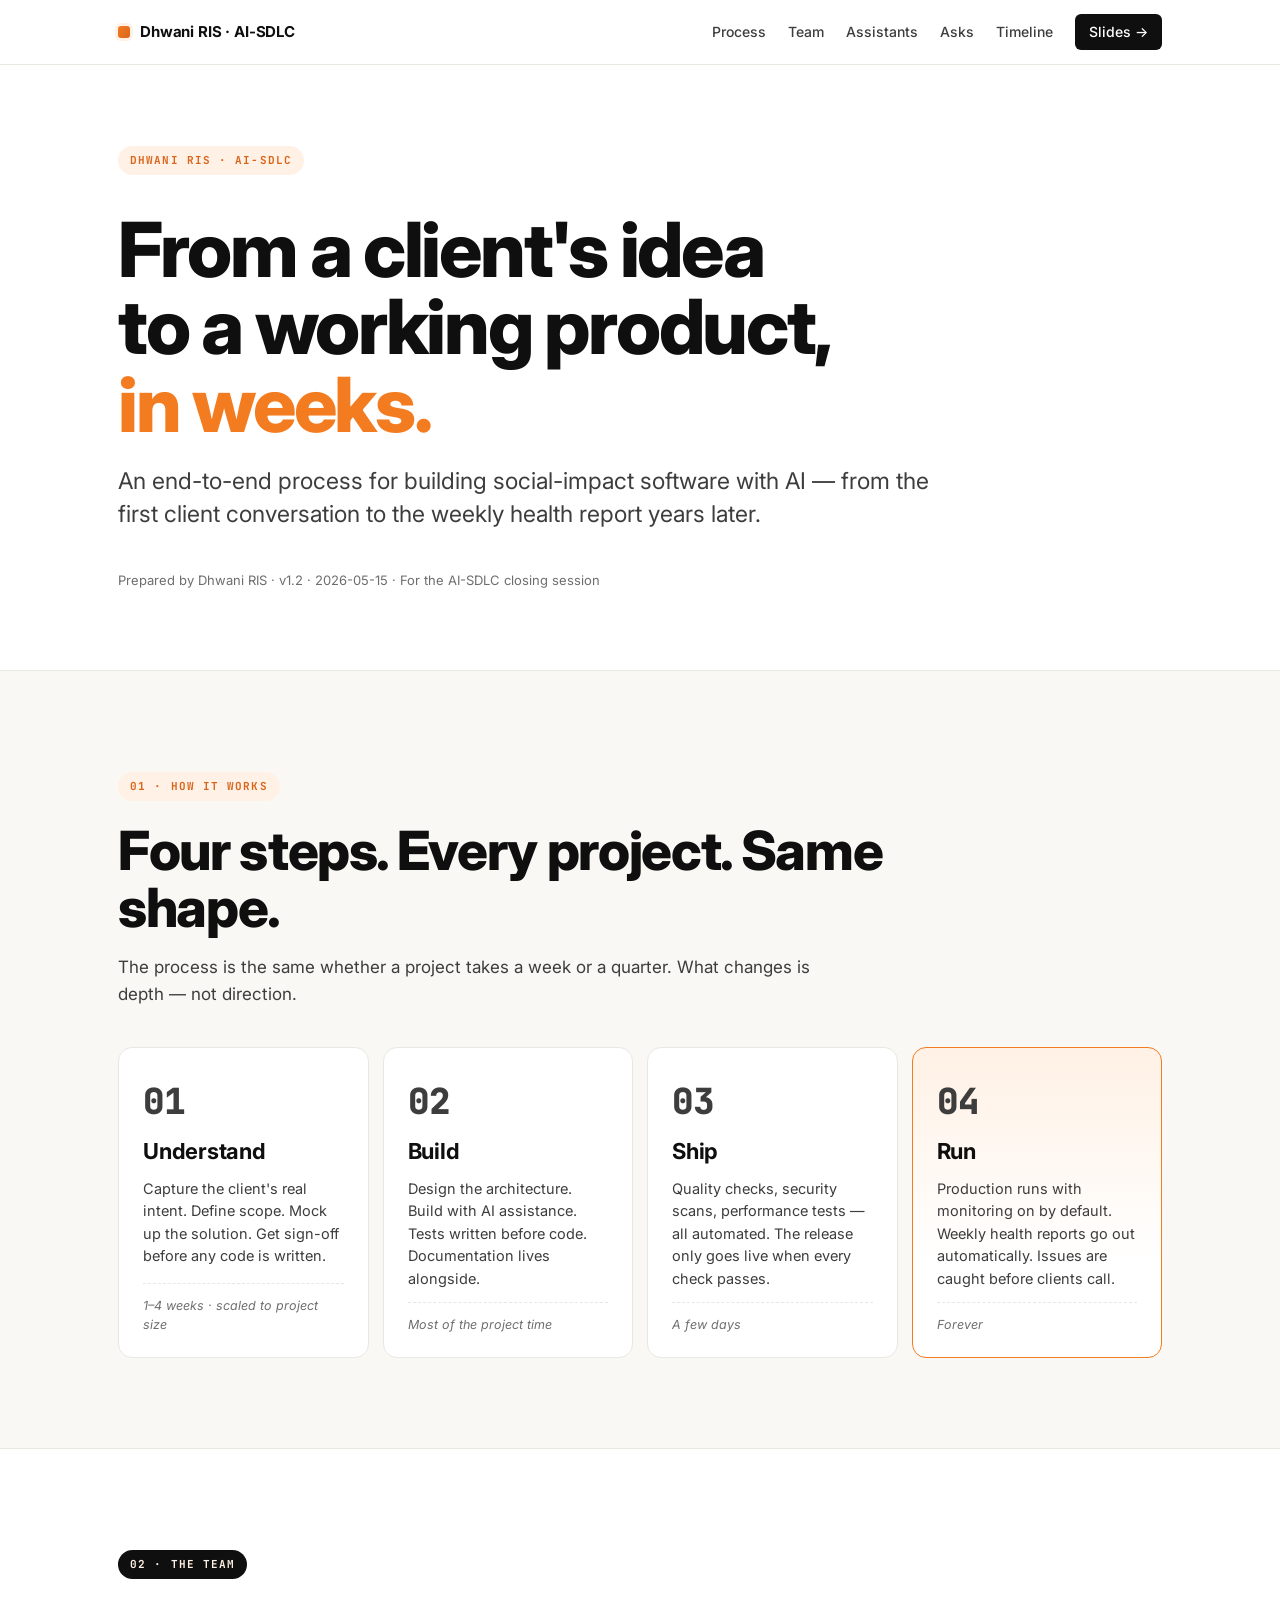
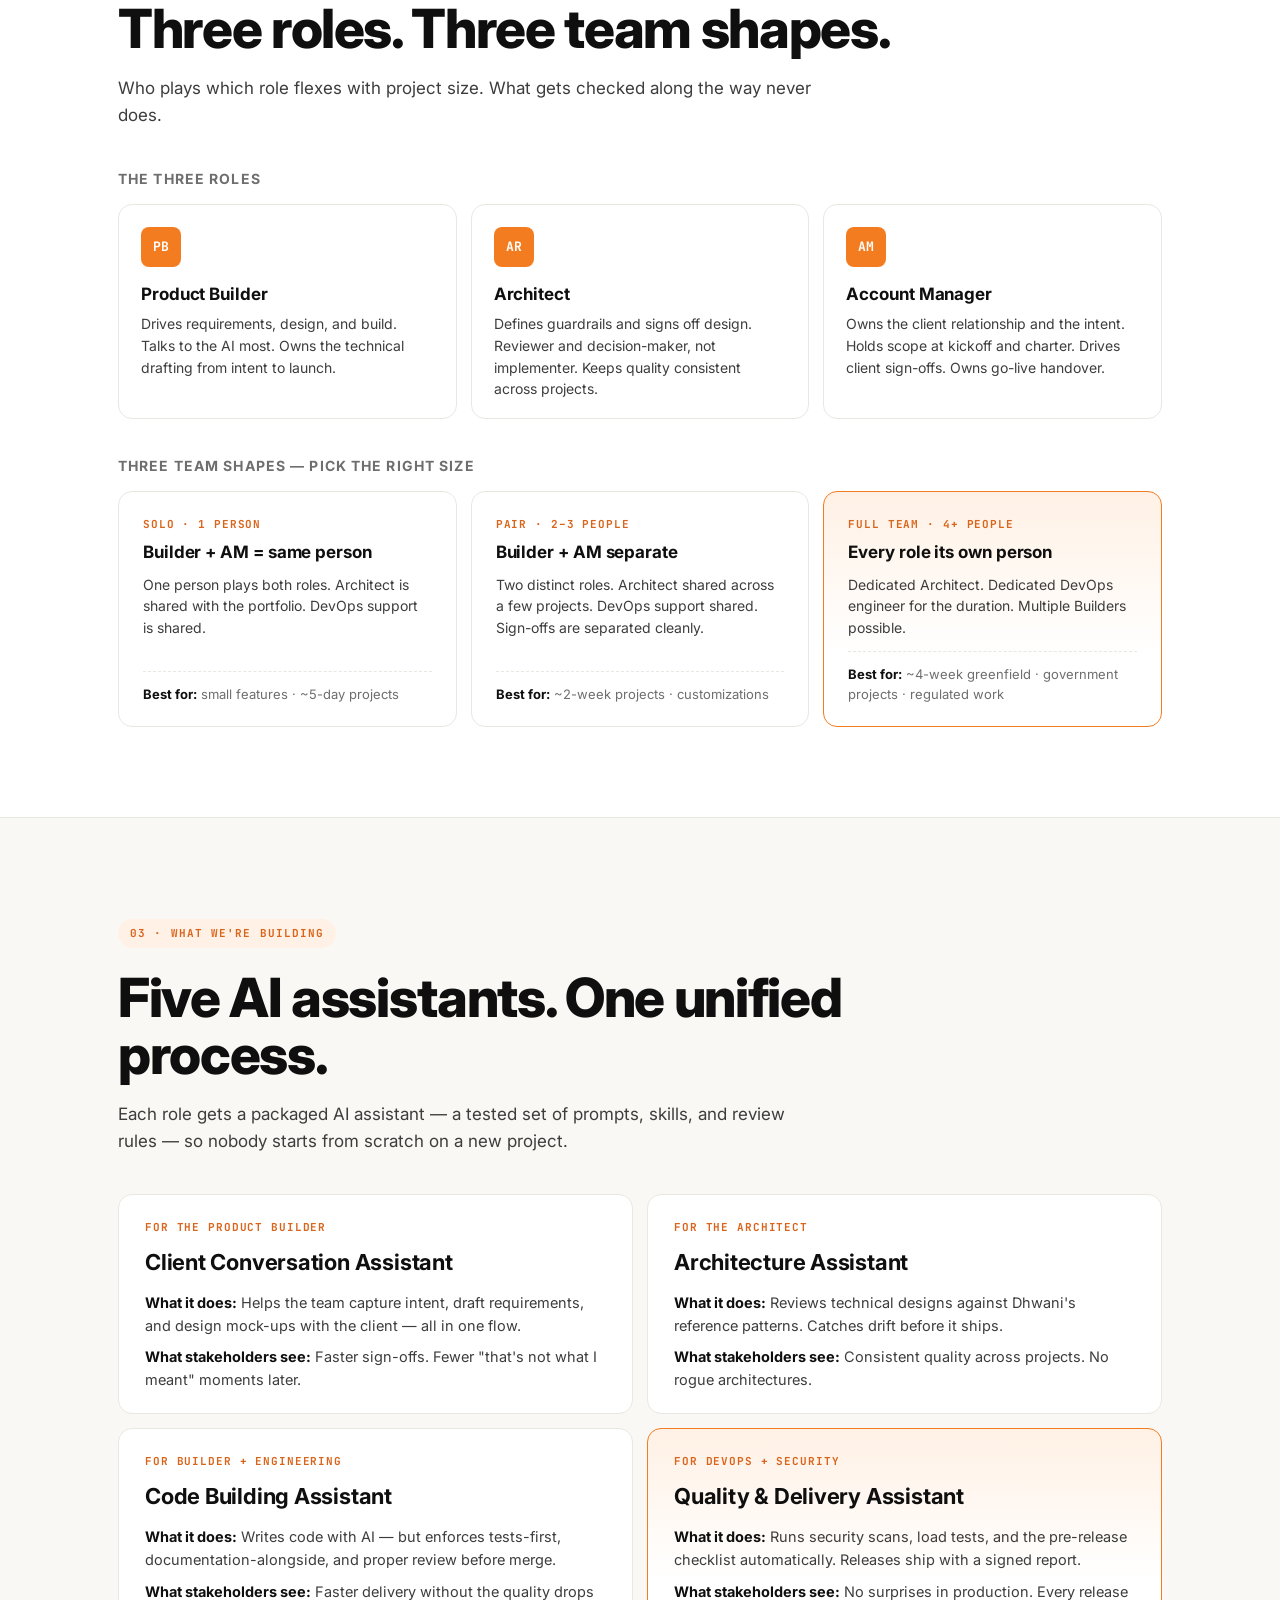
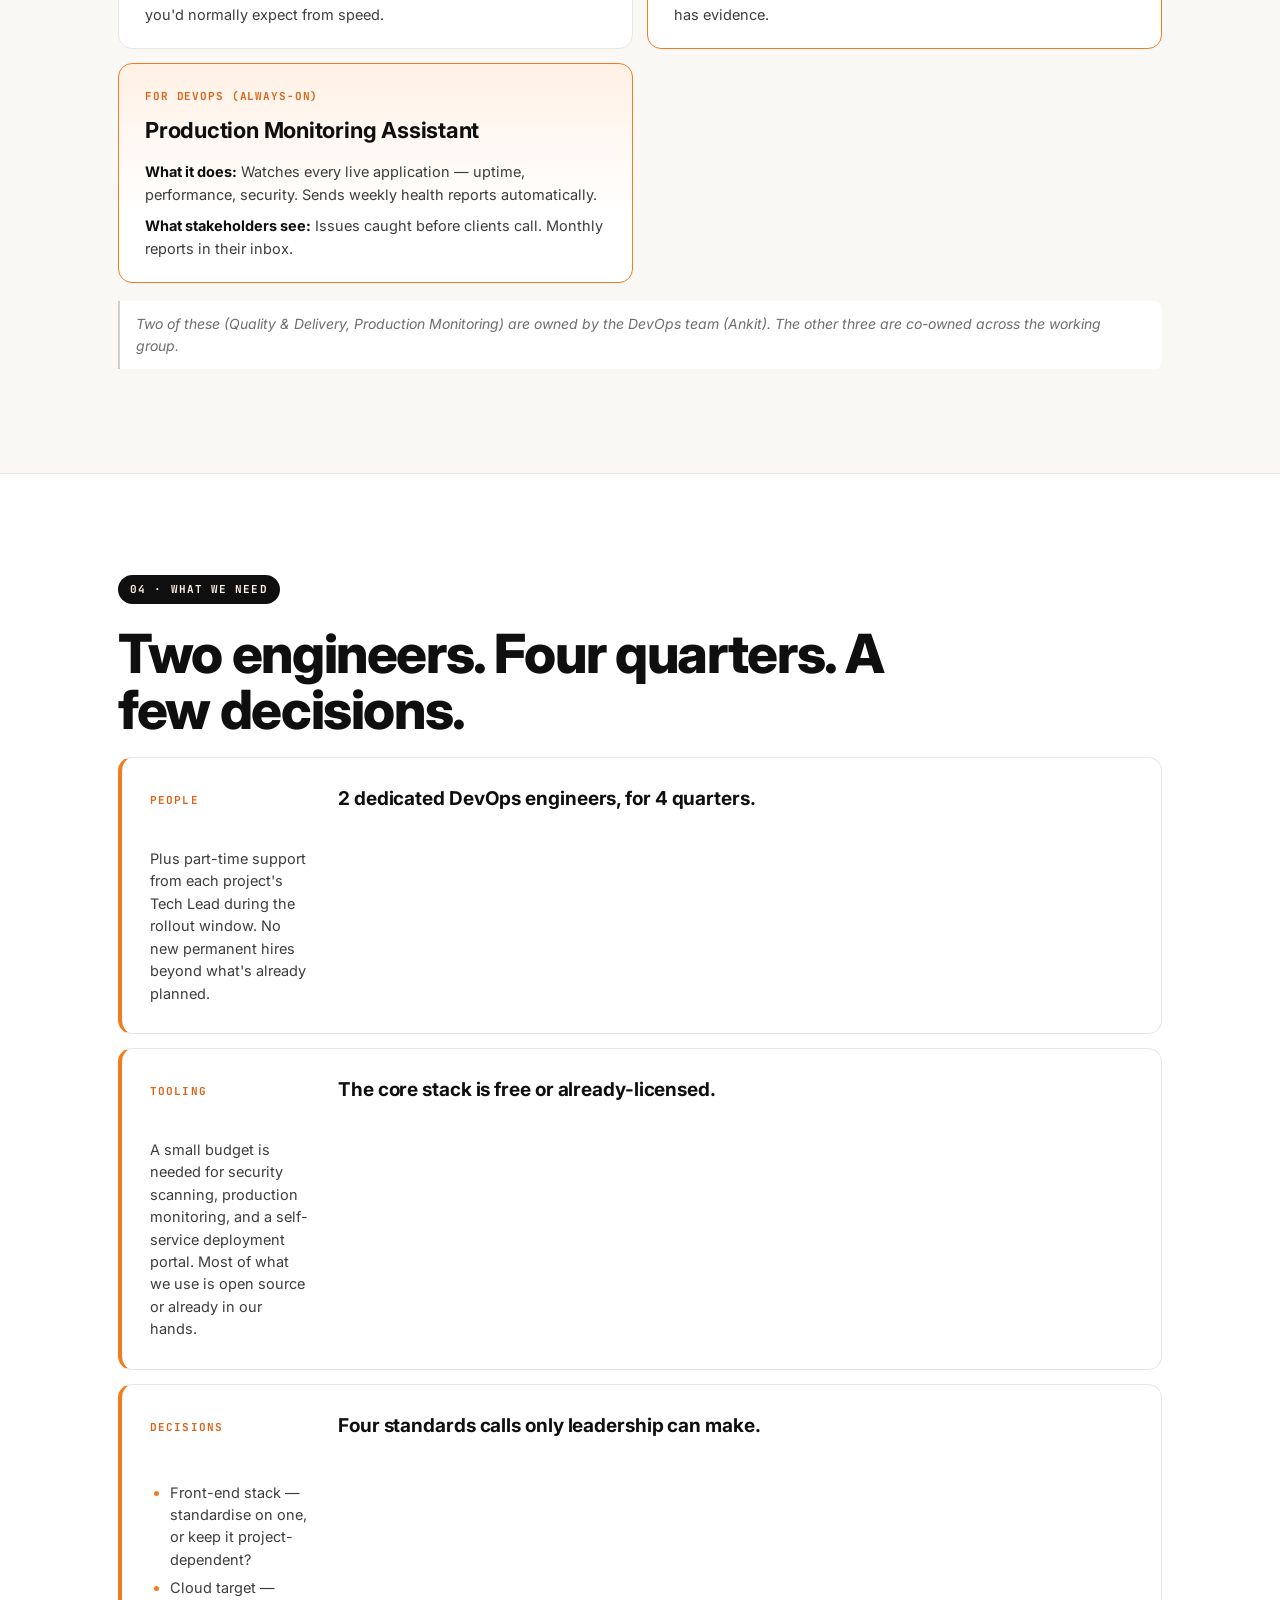
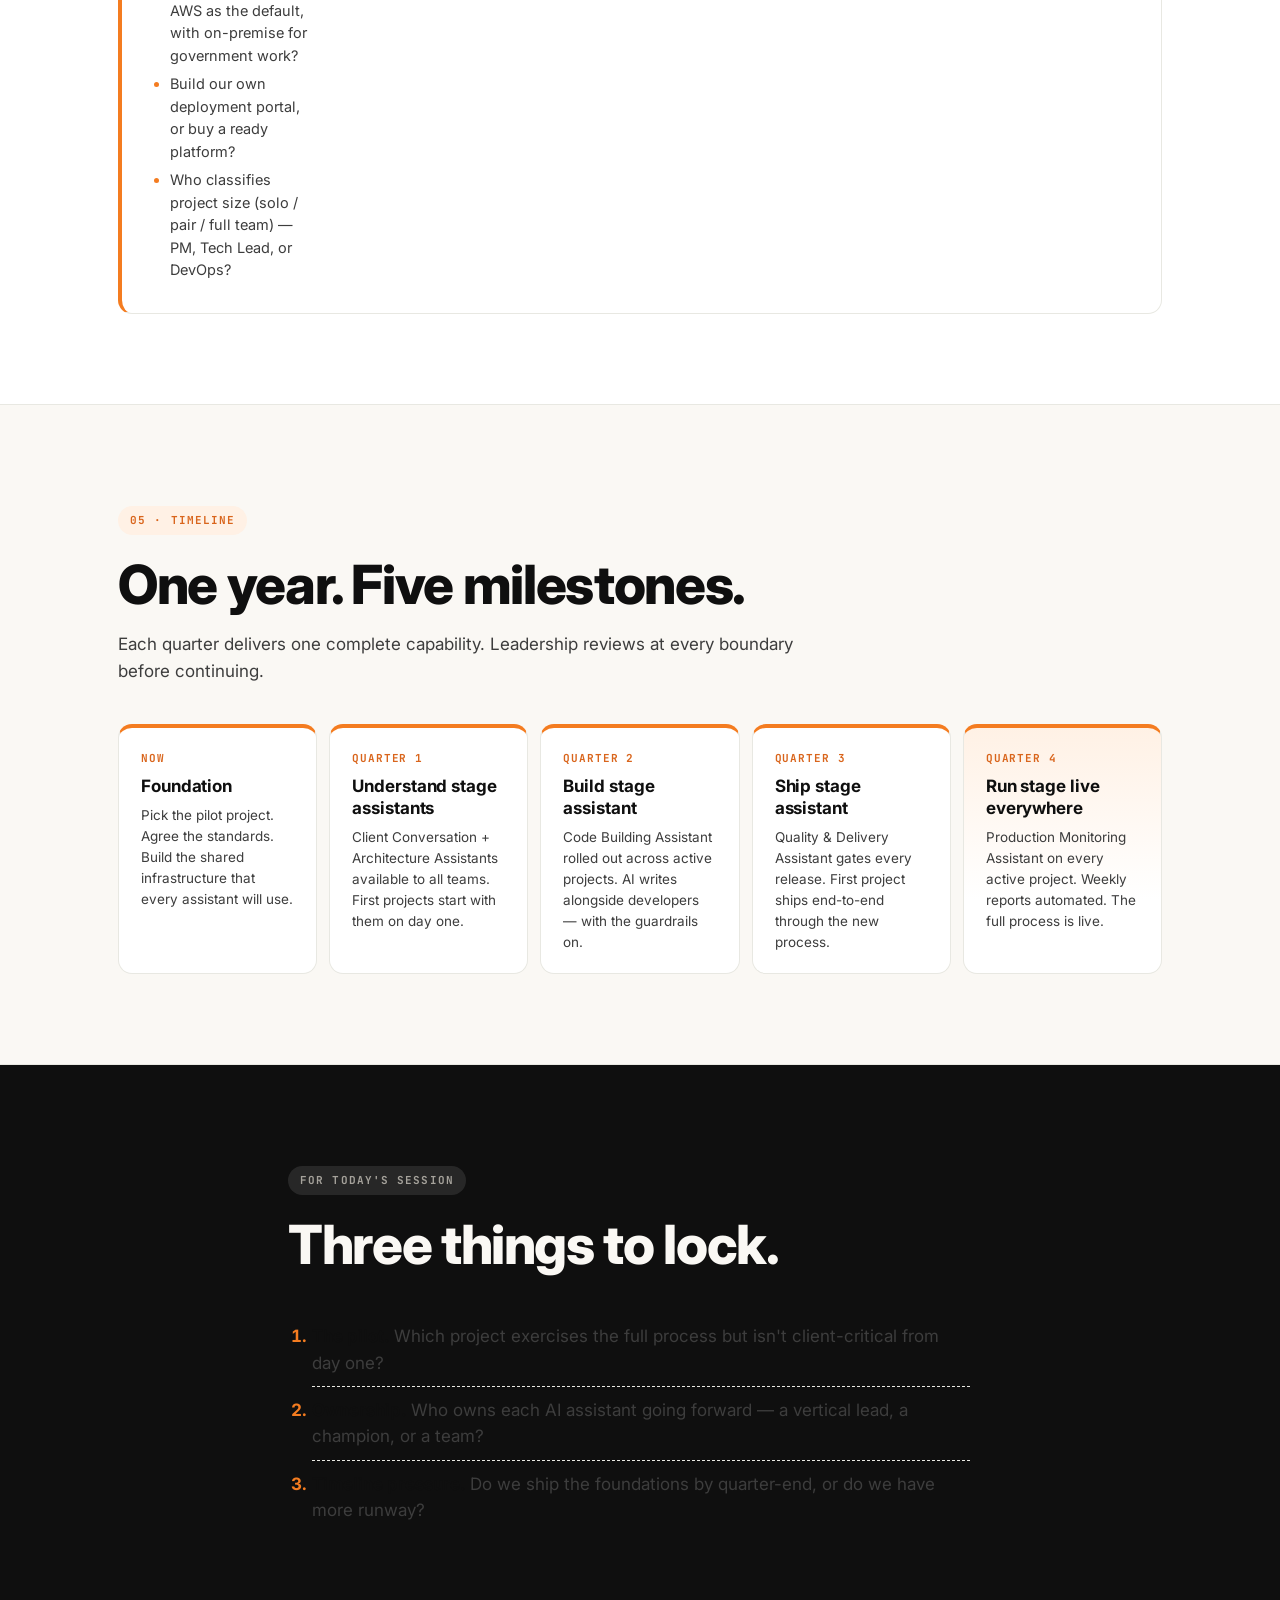
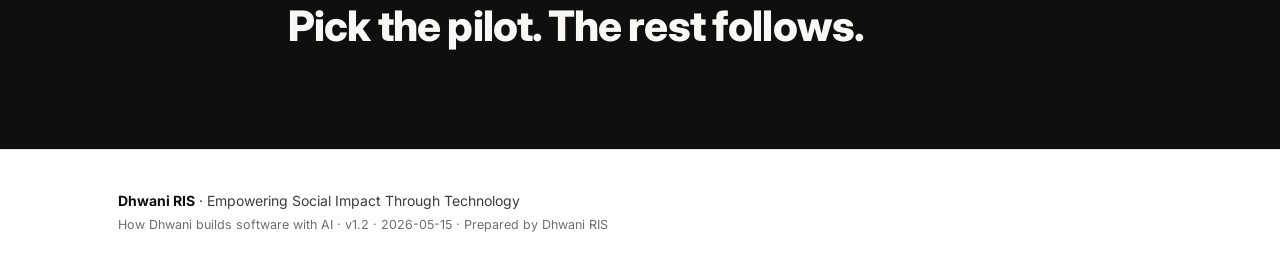
==== commit a654d047: "redesign: simplify for stakeholders — 6 sections, no jargon Stakeholder-first rewrite. The doc was c" ====
--- a/index.html
+++ b/index.html
@@ -3,8 +3,8 @@
 <head>
   <meta charset="utf-8" />
   <meta name="viewport" content="width=device-width, initial-scale=1" />
-  <title>DevOps for AI-SDLC · Dhwani RIS</title>
-  <meta name="description" content="DevOps support for the AI-SDLC at Dhwani RIS. Streams 3 + 4 · aligned with Prody's Stage A pitch." />
+  <title>How Dhwani RIS builds software with AI</title>
+  <meta name="description" content="An end-to-end process for building software with AI at Dhwani RIS — from a client's first idea to weekly health reports in production." />
   <link rel="preconnect" href="https://fonts.googleapis.com" />
   <link rel="preconnect" href="https://fonts.gstatic.com" crossorigin />
   <link href="https://fonts.googleapis.com/css2?family=Inter:wght@300;400;500;600;700;800&family=JetBrains+Mono:wght@400;500;600&display=swap" rel="stylesheet" />
@@ -17,16 +17,14 @@
     <div class="bar__inner">
       <a class="bar__brand" href="#top">
         <span class="bar__mark" aria-hidden="true"></span>
-        <span>Dhwani RIS · AI-SDLC end-to-end</span>
+        <span>Dhwani RIS · AI-SDLC</span>
       </a>
       <nav class="bar__nav" aria-label="Primary">
-        <a href="#plugins">Plugins</a>
-        <a href="#stage-a">A</a>
-        <a href="#stage-b">B</a>
-        <a href="#stage-c">C</a>
-        <a href="#lifecycle">Lifecycle</a>
-        <a href="#adopt">Adopt</a>
+        <a href="#process">Process</a>
+        <a href="#team">Team</a>
+        <a href="#assistants">Assistants</a>
         <a href="#asks">Asks</a>
+        <a href="#timeline">Timeline</a>
         <a href="quick.html" class="bar__cta">Slides →</a>
       </nav>
     </div>
@@ -37,535 +35,235 @@
     <!-- HERO -->
     <section class="hero" id="top">
       <div class="container">
-        <p class="kicker">Dhwani RIS · AI-SDLC · end-to-end</p>
-        <h1>The AI-SDLC at Dhwani RIS,<br/><span class="accent">end to end.</span></h1>
-        <p class="lede">Five streams. Three personas. Three always-on verticals. From the first client conversation to the weekly health report years later — with the plugins, gates, and rails that make it work.</p>
-
-        <div class="streams">
-          <div class="stream"><span class="stream__n">01</span><span class="stream__name">RG</span><span class="stream__who">Prody</span></div>
-          <div class="stream"><span class="stream__n">02</span><span class="stream__name">Dev &amp; Testing</span><span class="stream__who">Engineering</span></div>
-          <div class="stream stream--ours"><span class="stream__n">03</span><span class="stream__name">Testing &amp; Perf</span><span class="stream__who">Ankit</span></div>
-          <div class="stream stream--ours"><span class="stream__n">04</span><span class="stream__name">DevOps + Obs</span><span class="stream__who">Ankit</span></div>
-          <div class="stream"><span class="stream__n">05</span><span class="stream__name">Knowledge Mgmt</span><span class="stream__who">Deepak</span></div>
-        </div>
-
-        <p class="hero__meta">Stage A aligned with <a href="https://prody-dris.github.io/ai-sdlc-rg-pitch/" target="_blank" rel="noopener">Prody's pitch</a> · Stages B + C + Operate via the Engineering Solutions plugins (Ankit + Deepak, Session 2) · v1.1 · 2026-05-15</p>
-      </div>
-    </section>
-
-    <!-- MAP — all 5 streams -->
-    <section class="band band--alt" id="map">
-      <div class="container">
-        <p class="kicker">00 · The whole AI-SDLC, one view</p>
-        <h2>Five streams. Three personas. Three verticals.</h2>
-        <p class="sub">Every Dhwani project flows through five streams, is driven by three personas, and supported by three always-on verticals — from the first client conversation to weekly health reports years later.</p>
-
-        <div class="map">
-          <article class="map-row">
-            <p class="map-row__n">01</p>
-            <div class="map-row__main">
-              <h3>SDLC · Requirement Gathering</h3>
-              <p class="map-row__who">Stage A · Prody · pitched 14 May</p>
-              <p>10 RG steps in 3 phases — Intent → Solutioning → TRD Setup. Output: signed Sol Doc. Stack: GitHub · Claude CLI · Mermaid · Stitch · Fireflies (all free).</p>
-            </div>
-            <p class="map-row__do"><strong>DevOps brings:</strong> project repo scaffolding · CI seed · Pages → CloudFront · per-step plug-ins (see Stage A below)</p>
-          </article>
-
-          <article class="map-row">
-            <p class="map-row__n">02</p>
-            <div class="map-row__main">
-              <h3>SDLC · Dev &amp; Testing</h3>
-              <p class="map-row__who">Stage B · Engineering-led · owner TBD</p>
-              <p>After Sol Doc sign-off. The first AI-coding prompt fires here. Product Builder + Engineering write code with AI assistance; QA validates against §5.3 FRs and §5.5 workflows.</p>
-            </div>
-            <p class="map-row__do"><strong>DevOps as a vertical:</strong> AI-aware code guardrails · self-serve review envs &lt; 15 min · pre-commit baseline · Dev → Testing bridges</p>
-          </article>
-
-          <article class="map-row map-row--ours">
-            <p class="map-row__n">03</p>
-            <div class="map-row__main">
-              <h3>SDLC · Testing &amp; Performance</h3>
-              <p class="map-row__who">Stage C · Ankit · DevOps proposal — to validate</p>
-              <p>Before Go-Live. 3 phases · 8 steps. Kotwal-anchored security gate. Output: signed Release Readiness Report.</p>
-            </div>
-            <p class="map-row__do"><strong>DevOps owns end-to-end.</strong> Six new skills to author (load-profile · security-evidence · rrr · …)</p>
-          </article>
-
-          <article class="map-row map-row--ours">
-            <p class="map-row__n">04</p>
-            <div class="map-row__main">
-              <h3>DevOps + Observability</h3>
-              <p class="map-row__who">Always-on · Ankit</p>
-              <p>From project birth to death. Repo template · CI · runtime health · Mukhbir · auto weekly + monthly project reports · blameless incident retros · per-project status pages.</p>
-            </div>
-            <p class="map-row__do"><strong>DevOps owns the rails.</strong> Visible in every other stream as the connecting layer.</p>
-          </article>
-
-          <article class="map-row">
-            <p class="map-row__n">05</p>
-            <div class="map-row__main">
-              <h3>Knowledge Management · the memory of the org</h3>
-              <p class="map-row__who">Always-on · Deepak</p>
-              <p>Files every artefact (MoMs · Charters · Sol Docs · role catalogues · wireframe archives · incident retros · monthly reports) for cross-project reuse. <strong>Lessons feed the next Intent Check — closes the loop.</strong></p>
-            </div>
-            <p class="map-row__do"><strong>DevOps feeds KM:</strong> auto monthly reports · incident retros · learning-capturer skill. <strong>Receives from KM:</strong> past intents · reference architectures · role catalogues.</p>
-          </article>
-        </div>
-
-        <p class="caveat">Verticals are <em>always-on</em>, not boxes that get checked once. KM stores everything, PG governs every sign-off, DevOps wires every project.</p>
-
-        <h3 class="sub-h3">Personas — who plays each part</h3>
+        <p class="kicker">Dhwani RIS · AI-SDLC</p>
+        <h1>From a client's idea<br/>to a working product,<br/><span class="accent">in weeks.</span></h1>
+        <p class="lede">An end-to-end process for building social-impact software with AI — from the first client conversation to the weekly health report years later.</p>
+        <p class="hero__meta">Prepared by Dhwani RIS · v1.2 · 2026-05-15 · For the AI-SDLC closing session</p>
+      </div>
+    </section>
+
+    <!-- HOW IT WORKS -->
+    <section class="band band--alt" id="process">
+      <div class="container">
+        <p class="kicker">01 · How it works</p>
+        <h2>Four steps. Every project. Same shape.</h2>
+        <p class="sub">The process is the same whether a project takes a week or a quarter. What changes is depth — not direction.</p>
+
+        <div class="process">
+          <article class="process-step">
+            <p class="process-step__n">01</p>
+            <h3>Understand</h3>
+            <p>Capture the client's real intent. Define scope. Mock up the solution. Get sign-off before any code is written.</p>
+            <p class="process-step__time">1–4 weeks · scaled to project size</p>
+          </article>
+          <article class="process-step">
+            <p class="process-step__n">02</p>
+            <h3>Build</h3>
+            <p>Design the architecture. Build with AI assistance. Tests written before code. Documentation lives alongside.</p>
+            <p class="process-step__time">Most of the project time</p>
+          </article>
+          <article class="process-step">
+            <p class="process-step__n">03</p>
+            <h3>Ship</h3>
+            <p>Quality checks, security scans, performance tests — all automated. The release only goes live when every check passes.</p>
+            <p class="process-step__time">A few days</p>
+          </article>
+          <article class="process-step process-step--accent">
+            <p class="process-step__n">04</p>
+            <h3>Run</h3>
+            <p>Production runs with monitoring on by default. Weekly health reports go out automatically. Issues are caught before clients call.</p>
+            <p class="process-step__time">Forever</p>
+          </article>
+        </div>
+      </div>
+    </section>
+
+    <!-- TEAM -->
+    <section class="band" id="team">
+      <div class="container">
+        <p class="kicker kicker--dark">02 · The team</p>
+        <h2>Three roles. Three team shapes.</h2>
+        <p class="sub">Who plays which role flexes with project size. What gets checked along the way never does.</p>
+
+        <h3 class="sub-h3">The three roles</h3>
         <div class="personas">
           <article class="persona">
             <p class="persona__tag">PB</p>
             <h3>Product Builder</h3>
-            <p>Drives Stage A Steps 1–8. Drafts the Tech Spec. Runs the Dev + QA loop in Stage B via the Builder plugin.</p>
+            <p>Drives requirements, design, and build. Talks to the AI most. Owns the technical drafting from intent to launch.</p>
           </article>
           <article class="persona">
             <p class="persona__tag">AR</p>
             <h3>Architect</h3>
-            <p>Reviewer + decision-maker, not implementer. Signs off Sol Doc at Steps 9–10. Validates architecture before UAT and at pre-go-live.</p>
+            <p>Defines guardrails and signs off design. Reviewer and decision-maker, not implementer. Keeps quality consistent across projects.</p>
           </article>
           <article class="persona">
             <p class="persona__tag">AM</p>
             <h3>Account Manager</h3>
-            <p>Owns client + intent. Holds scope at Kickoff and Charter. Drives Client UAT. Owns Go-Live handover.</p>
-          </article>
-        </div>
-
-        <h3 class="sub-h3">Team shapes — how the personas combine</h3>
-        <p class="sub" style="margin-bottom:18px;">Personas flex with project size. The plugins don't change — who plays each part does.</p>
+            <p>Owns the client relationship and the intent. Holds scope at kickoff and charter. Drives client sign-offs. Owns go-live handover.</p>
+          </article>
+        </div>
+
+        <h3 class="sub-h3">Three team shapes — pick the right size</h3>
         <div class="shapes">
           <article class="shape">
-            <p class="shape__lbl">Shape S · Solo</p>
+            <p class="shape__lbl">Solo · 1 person</p>
             <h3>Builder + AM = same person</h3>
-            <p>One person plays both roles. Architect is shared with the portfolio. DevOps support is shared. Self-serve everything — request staging, push files, merge to dev — all driven from one PR.</p>
-            <p class="shape__fit"><strong>Best for:</strong> mGrant fit-gap (~5 days) · small features · single-stack work</p>
+            <p>One person plays both roles. Architect is shared with the portfolio. DevOps support is shared.</p>
+            <p class="shape__fit"><strong>Best for:</strong> small features · ~5-day projects</p>
           </article>
           <article class="shape">
-            <p class="shape__lbl">Shape M · Pair</p>
+            <p class="shape__lbl">Pair · 2–3 people</p>
             <h3>Builder + AM separate</h3>
-            <p>Two distinct roles. Architect is shared across a few projects. DevOps support is shared. Sign-offs are separated — AM signs Charter and UAT, Builder owns code.</p>
-            <p class="shape__fit"><strong>Best for:</strong> mGrant NuO (~2 weeks) · Frappe customizations</p>
+            <p>Two distinct roles. Architect shared across a few projects. DevOps support shared. Sign-offs are separated cleanly.</p>
+            <p class="shape__fit"><strong>Best for:</strong> ~2-week projects · customizations</p>
           </article>
           <article class="shape shape--full">
-            <p class="shape__lbl">Shape L · Full team</p>
-            <h3>Builder · AM · dedicated Architect · dedicated DevOps</h3>
-            <p>Each role is its own person. Multiple Builders possible. Architect dedicated to one project. DevOps engineer assigned for the duration. All sign-offs distinct.</p>
-            <p class="shape__fit"><strong>Best for:</strong> Non-Frappe greenfield (~4 weeks) · government projects · regulated workloads</p>
-          </article>
-        </div>
-        <p class="caveat">Across all shapes, the three always-on verticals (KM · PG · DevOps) still check every phase. Team shape changes <em>who plays</em> — not <em>what gets checked</em>.</p>
-      </div>
-    </section>
-
-    <!-- PLUGINS -->
-    <section class="band" id="plugins">
-      <div class="container">
-        <p class="kicker kicker--dark">01 · How we ship · plugin architecture</p>
-        <h2>Five Claude Code plugins. One hub. One shared skills repo.</h2>
-        <p class="sub">Each persona gets a packaged set of skills, agents, and prompts as a Claude Code plugin. Each plugin lives in its own GitHub repo. One hub holds the SOPs and onboarding so anyone can find which plugin is for them and how to use it.</p>
-
-        <div class="plugins">
-          <article class="plugin">
-            <p class="plugin__owner">Pre-build · Stage A Steps 1–8</p>
-            <h3>ai-sdlc-intent-plugin</h3>
-            <p>Intent · Solutioning · Planning. Drives Stakeholder Map · Discovery · Charter · FRs · RBAC · Workflows · Data Model · Wireframes. Persona: <strong>Product Builder</strong>. Source docs already exist (Harshdeep + Nihaan, Session 1) — this plugin packages them as a Claude Code distribution.</p>
-          </article>
-
-          <article class="plugin">
-            <p class="plugin__owner">Sign-off · Stage A Steps 9–10 + Stage C</p>
-            <h3>ai-sdlc-architect-plugin</h3>
-            <p>Architecture finalisation · validation before UAT · pre-go-live sign-off. Persona: <strong>Architect</strong>. Connects to ADR templates and the reference IaC catalogue. Built by <strong>Ankit + Deepak</strong> per Session 2.</p>
-          </article>
-
-          <article class="plugin plugin--builder">
-            <p class="plugin__owner">Execute · Stage B</p>
-            <h3>ai-sdlc-builder-plugin</h3>
-            <p>Stage B execution. Master-prompt creation + execution command. Four personas inside: <strong>Developer · QA · BA · Reviewer</strong>. AI writes test cases <em>first</em> (from the PRD), then code; developer follows docs strictly, no extra scope; reviewer checks tests + docs + PR hygiene; BA owns comms + doc-as-you-go. Built by <strong>Ankit + Deepak</strong>.</p>
-          </article>
-
-          <article class="plugin plugin--ours">
-            <p class="plugin__owner">Streams 3 + 4</p>
-            <h3>ai-sdlc-devops-plugin</h3>
-            <p>Pre-go-live gates: <strong>VAPT · SAST · PenT · E2E finalisation · load · perf reports</strong> — all auto-generated. No public users before this passes. Post-prod monitoring: weekly health · backup + utilisation reports · CPU &lt; 50% check every 7 days · <strong>3-tier alert escalation</strong> (3rd alert = critical = auto scale up/down). Persona: <strong>DevOps</strong>. Built by Ankit.</p>
-          </article>
-
-          <article class="plugin">
-            <p class="plugin__owner">Shared infrastructure</p>
-            <h3>ai-sdlc-skills</h3>
-            <p>Central skills repo. Every <code>*-author</code> skill lives here — semver-tagged, eval-suite-gated. Plugins consume from here; projects pin versions in <code>.claude/skills.lock.json</code>. Prody's deck: "AI raises PRs into the skills repo when gaps appear."</p>
-          </article>
-
-          <article class="plugin">
-            <p class="plugin__owner">Onboarding · SOPs · index</p>
-            <h3>ai-sdlc-hub</h3>
-            <p>Central reference site (GitHub Pages). Holds the SOPs, the per-persona onboarding paths, the plugin docs, the deployment lifecycle, the FAQs. <strong>One URL anyone in the team can land on</strong> and find the right plugin for their role.</p>
-          </article>
-        </div>
-
-        <h3 class="sub-h3">Release sequence — Phase 0 to Phase 4</h3>
-        <ol class="release">
-          <li><strong>Phase 0 · Foundation.</strong> <code>ai-sdlc-hub</code> + <code>ai-sdlc-skills</code>. The rails everyone else uses. Without these, every plugin reinvents structure.</li>
-          <li><strong>Phase 1 · Pre-build.</strong> <code>ai-sdlc-intent-plugin</code>. Stage A docs already exist — fastest plugin to ship.</li>
-          <li><strong>Phase 2 · Sign-off.</strong> <code>ai-sdlc-architect-plugin</code>. Makes Sol Doc reviews and pre-go-live sign-offs auditable.</li>
-          <li><strong>Phase 3 · Execute.</strong> <code>ai-sdlc-builder-plugin</code>. Four Builder personas live. AI writes tests + code together. Triggered when Sol Doc is signed and the first prompt fires.</li>
-          <li><strong>Phase 4 · Ship + Run.</strong> <code>ai-sdlc-devops-plugin</code>. Pre-go-live gates auto-run. Post-prod monitoring on every app.</li>
-        </ol>
-
-        <p class="caveat"><strong>Repo names are proposals.</strong> Naming follows existing Dhwani convention (kebab-case · <code>ai-sdlc-</code> prefix). Change any of them in the closing session — the structure is what matters, not the names.</p>
-      </div>
-    </section>
-
-    <!-- STAGE A -->
-    <section class="band band--alt" id="stage-a">
-      <div class="container">
-        <p class="kicker">02 · Stage A · 10 RG steps in 3 phases</p>
-        <h2>Where DevOps plugs into Prody's Stage A.</h2>
-        <p class="sub">Prody's deck defines the steps. DevOps brings the rails that make them repeatable across projects.</p>
-
-        <div class="phases">
-          <article class="phase">
-            <p class="phase__lbl">Phase 1 · Intent</p>
-            <h3>What does the client actually want?</h3>
-            <ol class="steps">
-              <li><b>01</b> Kickoff &amp; Stakeholder Map <em>· repo template + Pages on client domain</em></li>
-              <li><b>02</b> Discovery &amp; MoM <em>· Fireflies webhook → repo · action items auto-route</em></li>
-              <li><b>03</b> Project Charter <em>· signed git tag = signed Charter · immutable archive</em></li>
-            </ol>
-            <p class="phase__gate">Gate · Signed Charter</p>
-          </article>
-
-          <article class="phase">
-            <p class="phase__lbl">Phase 2 · Solutioning</p>
-            <h3>What will we build to meet it?</h3>
-            <ol class="steps">
-              <li><b>04</b> Functional Requirements <em>· FR Issue → CI scaffold · approver-required field</em></li>
-              <li><b>05</b> User Roles &amp; Auth Matrix <em>· YAML → Frappe / IAM / k8s fixtures</em></li>
-              <li><b>06</b> Process Workflows <em>· Mermaid in Pages · edge-cases → E2E stubs</em></li>
-              <li><b>07</b> Data Model &amp; Interfaces <em>· ER → DocType JSON · interfaces → OpenAPI mocks</em></li>
-              <li><b>08</b> Wireframes &amp; UX <em>· hosted preview URL per branch · client view-only</em></li>
-            </ol>
-            <p class="phase__gate">Gate · Sol Doc §5.3–§5.9</p>
-          </article>
-
-          <article class="phase">
-            <p class="phase__lbl">Phase 3 · TRD Setup</p>
-            <h3>How does engineering pick it up?</h3>
-            <ol class="steps">
-              <li><b>09</b> Sol Doc Drafting <em>· §5.11 Tech Stack → Terraform module pick · §5.12 → policy-as-code</em></li>
-              <li><b>10</b> Sol Doc Review &amp; Sign-off <em>· branch protection · signed git tag · S3 archive</em></li>
-            </ol>
-            <p class="phase__gate">Gate · §5.11 · §5.12 · §5.16 · ready for first prompt</p>
-          </article>
-        </div>
-      </div>
-    </section>
-
-    <!-- STAGE B -->
-    <section class="band" id="stage-b">
-      <div class="container">
-        <p class="kicker kicker--dark">04 · Stream 2 · Stage B · Dev &amp; Testing</p>
-        <h2>Where AI writes the code.</h2>
-        <p class="sub">After Sol Doc sign-off, the first AI-coding prompt fires. The Builder plugin orchestrates four named personas inside one repo. Engineering-led · DevOps as the always-on vertical.</p>
-
-        <div class="phases">
-          <article class="phase">
-            <p class="phase__lbl">Inside the Builder plugin</p>
-            <h3>Four personas, one loop</h3>
-            <ol class="steps">
-              <li><b>Dev</b> <em>· writes code strictly following the Sol Doc · no scope expansion</em></li>
-              <li><b>QA</b> <em>· writes test cases first from the PRD · then validates code against them</em></li>
-              <li><b>BA</b> <em>· owns comms · maintains docs as code evolves</em></li>
-              <li><b>Rev</b> <em>· checks tests + docs + PR hygiene before merge</em></li>
-            </ol>
-            <p class="phase__gate">Gate · CI green · review approved · <code>ai-generated</code> label set</p>
-          </article>
-
-          <article class="phase">
-            <p class="phase__lbl">DevOps · always-on vertical</p>
-            <h3>Guardrails on every PR</h3>
-            <ol class="steps">
-              <li><b>Local</b> <em>· pre-commit: secrets · format · lint at the laptop</em></li>
-              <li><b>CI</b> <em>· SAST + SCA + hallucination check + test-quality gate</em></li>
-              <li><b>Envs</b> <em>· self-serve review env per branch &lt; 15 min</em></li>
-              <li><b>Trigger</b> <em>· PR merge → fires the Stage C pipeline</em></li>
-            </ol>
-            <p class="phase__gate">Gate · merge to <code>development</code> → auto-deploy to dev env</p>
-          </article>
-
-          <article class="phase phase--accent">
-            <p class="phase__lbl">Iteration loop</p>
-            <h3>Build → test → review → merge</h3>
-            <ol class="steps">
-              <li><b>Round</b> <em>· tests precede code · each loop is small</em></li>
-              <li><b>Docs</b> <em>· BA updates docs as code evolves · no drift</em></li>
-              <li><b>Drift</b> <em>· Reviewer catches scope creep early</em></li>
-              <li><b>Speed</b> <em>· comes from the Day 1 starter, not from skipped gates</em></li>
-            </ol>
-            <p class="phase__gate">Closes when · regression complete · UAT branch ready to cut</p>
-          </article>
-        </div>
-      </div>
-    </section>
-
-    <!-- STAGE C -->
-    <section class="band band--alt" id="stage-c">
-      <div class="container">
-        <p class="kicker">05 · Stream 3 · Stage C · DevOps proposal</p>
-        <h2>What follows Sol Doc sign-off.</h2>
-        <p class="sub">Stage C isn't yet pitched. Below is our proposal — three phases, eight steps, six new skills to author. To validate with the working group.</p>
-
-        <div class="phases">
-          <article class="phase">
-            <p class="phase__lbl">C-1 · Functional</p>
-            <h3>Does it do what the Sol Doc said?</h3>
-            <ol class="steps">
-              <li><b>C-1</b> E2E test execution <em>· Playwright via <code>e2e-runner</code></em></li>
-              <li><b>C-2</b> Client UAT sign-off <em>· UAT-tier env · captured in PR</em></li>
-            </ol>
-            <p class="phase__gate">Gate · Critical journeys 100% · UAT signed</p>
-          </article>
-
-          <article class="phase phase--accent">
-            <p class="phase__lbl">C-2 · Non-Functional</p>
-            <h3>Does it behave under load and attack?</h3>
-            <ol class="steps">
-              <li><b>C-3</b> Performance baseline <em>· k6 · <code>load-profile-author</code></em></li>
-              <li><b>C-4</b> Load test at peak × 1.5</li>
-              <li><b>C-5</b> Security scan <em>· <strong>Kotwal</strong> + Semgrep + ZAP + Trivy · <code>security-evidence-author</code></em></li>
-              <li><b>C-6</b> Compliance audit <em>· govt projects · <code>compliance-checklist-author</code></em></li>
-            </ol>
-            <p class="phase__gate">Gate · 0 crit/high · p95 ≤ target · err &lt; 1%</p>
-          </article>
-
-          <article class="phase">
-            <p class="phase__lbl">C-3 · Readiness</p>
-            <h3>Can we promote, defensibly?</h3>
-            <ol class="steps">
-              <li><b>C-7</b> Evidence packet assembly <em>· <code>evidence-packet-author</code></em></li>
-              <li><b>C-8</b> Release Readiness Report sign-off <em>· <code>rrr-author</code></em></li>
-            </ol>
-            <p class="phase__gate">Gate · RRR signed by TL · QA · Sec · DevOps · AM</p>
-          </article>
-        </div>
-
-        <p class="caveat">Six new skills to author. All follow Prody's <code>*-author</code> naming. They live in the central skills repo (§Evolve).</p>
-      </div>
-    </section>
-
-    <!-- INTER-STREAM GLUE -->
-    <section class="band" id="glue">
-      <div class="container">
-        <p class="kicker kicker--dark">06 · In between · Inter-stream glue</p>
-        <h2>Bridges keep artefacts moving.</h2>
-        <p class="sub">Streams are parallel. Artefacts flow between them. DevOps builds and maintains the bridges so nothing falls on the floor.</p>
-
-        <div class="bridges">
-          <article class="bridge">
-            <p class="bridge__arrow">Stream 1 → Stream 2</p>
-            <h3>RG outputs → Dev inputs</h3>
-            <p><code>fr-to-ticket</code> · <code>rbac-to-fixtures</code> · <code>data-model-to-doctype</code> · <code>mock-server-generator</code> · <code>tech-stack-to-iac</code></p>
-          </article>
-          <article class="bridge">
-            <p class="bridge__arrow">Stream 2 → Stream 3</p>
-            <h3>Dev outputs → Testing inputs</h3>
-            <p><code>e2e-from-workflow</code> · <code>coverage-mapper</code> · <code>load-profile-author</code> + GH Action: PR merge → Stage C trigger</p>
-          </article>
-          <article class="bridge">
-            <p class="bridge__arrow">Stream 3 → Operate</p>
-            <h3>Testing outputs → Operate inputs</h3>
-            <p><code>rrr-author</code> · <code>observability-bootstrap</code> · <code>runbook-author</code> · <code>status-page-bootstrap</code></p>
-          </article>
-          <article class="bridge">
-            <p class="bridge__arrow">Operate → Stream 5</p>
-            <h3>Runtime learnings → KM</h3>
-            <p><code>incident-retro-author</code> · <code>monthly-report-author</code> · <code>learning-capturer</code> · <code>portfolio-review-author</code></p>
-          </article>
-        </div>
-      </div>
-    </section>
-
-    <!-- DEPLOYMENT LIFECYCLE -->
-    <section class="band" id="lifecycle">
-      <div class="container">
-        <p class="kicker">07 · From wrapper to production</p>
-        <h2>One repo. Five environments. One gate at each.</h2>
-        <p class="sub">Builder pushes files into the GitHub wrapper. Environments self-provision per branch. DevOps owns the gate to production. <strong>No public users before the gate passes.</strong></p>
-
-        <div class="lifecycle-flow">
-          <article class="env">
-            <span class="env__n">①</span>
-            <h3>Wrapper · GitHub repo</h3>
-            <p>Builder creates the project repo from the Dhwani starter (one command — see §06). If Builder &amp; AM are the same persona, the request is self-service. Files arrive in GitHub; first prompt is ready to execute.</p>
-          </article>
-          <article class="env">
-            <span class="env__n">②</span>
-            <h3>Staging · auto-provisioned</h3>
-            <p>Spins up automatically when the repo is wrapped. The first AI prompt runs here. Auto-configured naming (<code>{project}-staging</code>).</p>
-          </article>
-          <article class="env">
-            <span class="env__n">③</span>
-            <h3>Development branch → dev env</h3>
-            <p>Merge to the <code>development</code> branch → auto-deploys to dev env. Regression runs here. Iterations land without ceremony.</p>
-          </article>
-          <article class="env">
-            <span class="env__n">④</span>
-            <h3>UAT · often optional</h3>
-            <p>Once development passes regression, UAT auto-creates. Client validates. <em>Staging can also serve as client preview if a full UAT cycle is overkill on a small engagement.</em></p>
-          </article>
-          <article class="env env--gate">
-            <span class="env__n">⑤</span>
-            <h3>Pre-go-live gate · DevOps plugin</h3>
-            <p>VAPT · SAST · PenT · E2E finalisation · load · perf reports — all auto-generated. SLOs confirmed against the Sol Doc. <strong>If any check fails, the gate stays shut.</strong></p>
-          </article>
-          <article class="env env--prod">
-            <span class="env__n">⑥</span>
-            <h3>Production</h3>
-            <p>Public users only after the gate passes. Post-deploy, weekly monitoring takes over: <strong>CPU &lt; 50% check every 7 days · 3-tier alert escalation · 3rd critical alert triggers auto scale up / down</strong>.</p>
-          </article>
-        </div>
-      </div>
-    </section>
-
-    <!-- ADOPT -->
-    <section class="band band--dark" id="adopt">
-      <div class="container">
-        <p class="kicker kicker--light">08 · Adopt</p>
-        <h2 class="light">Day 1 is one command.</h2>
-        <p class="sub light">No wiki crawl. No setup day. Clone, open Claude, start with Kickoff &amp; Stakeholder Map.</p>
-
-        <div class="code">
-<pre><code>gh repo create dhwani-{stack}-{client} \
-  --template dhwani-ris/ai-sdlc-stage-a-starter \
-  --private --clone
-
-cd dhwani-{stack}-{client} &amp;&amp; claude</code></pre>
-        </div>
-
-        <p class="code__note">The repo arrives pre-wired: folders for every Stage A artefact · Markdown schemas with required fields · CI seeded · Pages → CloudFront · <code>.claude/skills/</code> linked to the central skills repo · CODEOWNERS with Architect + AM as required reviewers.</p>
-
-        <div class="quickstart">
-          <article class="qs">
-            <span class="qs__icon">PB</span>
-            <h3>Product Builder</h3>
-            <ol>
-              <li>Clone the starter.</li>
-              <li><code>claude /stakeholder-mapper</code> → fill template.</li>
-              <li>Open the Charter PR → AR + AM review.</li>
-            </ol>
-          </article>
-          <article class="qs">
-            <span class="qs__icon">AR</span>
-            <h3>Architect</h3>
-            <ol>
-              <li>Required-reviewer on §5.11 / §5.12 / §5.16 by default.</li>
-              <li>Sign-off = signed git tag. No extra tool.</li>
-            </ol>
-          </article>
-          <article class="qs">
-            <span class="qs__icon">AM</span>
-            <h3>Account Manager</h3>
-            <ol>
-              <li>Stakeholder + Charter are PR-driven.</li>
-              <li>Your sign-off closes Phase 1.</li>
-            </ol>
-          </article>
-        </div>
-      </div>
-    </section>
-
-    <!-- EVOLVE -->
-    <section class="band band--alt" id="evolve">
-      <div class="container">
-        <p class="kicker">09 · Evolve</p>
-        <h2>Three loops keep the framework alive.</h2>
-        <p class="sub">Static methodology gets stale. Anyone can raise. AI drafts the fix. Champion reviews. Telemetry tells leadership it's working.</p>
-
-        <div class="loops">
-          <article class="loop">
-            <p class="loop__n">L1</p>
-            <h3>Skills repo</h3>
-            <p><code>dhwani-ris/ai-sdlc-skills</code> · semver · eval-gated. Every skill has an owner, version, change log, and tests.</p>
-          </article>
-          <article class="loop">
-            <p class="loop__n">L2</p>
-            <h3>Raises</h3>
-            <p>Issue with the <code>Raise</code> template → Champion triages in 48h. Sprint-sized: 2-week SLA. Bigger: next framework version.</p>
-          </article>
-          <article class="loop loop--accent">
-            <p class="loop__n">L3</p>
-            <h3>Bi-weekly review + Champion</h3>
-            <p>30 min · DevOps chairs. Champion: 6-month rotating term across KM / PG / DevOps. <strong>DevOps seeds the first term.</strong></p>
-          </article>
-        </div>
-
-        <h3 class="sub-h3">Monthly telemetry · one slide for leadership</h3>
-        <div class="kpis">
-          <div class="kpi"><p class="kpi__lbl">Adoption</p><p class="kpi__big">% on latest version</p></div>
-          <div class="kpi"><p class="kpi__lbl">Speed</p><p class="kpi__big">Time-to-first-prompt</p></div>
-          <div class="kpi"><p class="kpi__lbl">Quality</p><p class="kpi__big">Gate pass rate</p></div>
-          <div class="kpi"><p class="kpi__lbl">Health</p><p class="kpi__big">Skill-PR throughput</p></div>
-          <div class="kpi"><p class="kpi__lbl">Mix</p><p class="kpi__big">Stack split</p></div>
-          <div class="kpi"><p class="kpi__lbl">Demand</p><p class="kpi__big">Top 3 raises</p></div>
-        </div>
+            <p class="shape__lbl">Full team · 4+ people</p>
+            <h3>Every role its own person</h3>
+            <p>Dedicated Architect. Dedicated DevOps engineer for the duration. Multiple Builders possible.</p>
+            <p class="shape__fit"><strong>Best for:</strong> ~4-week greenfield · government projects · regulated work</p>
+          </article>
+        </div>
+      </div>
+    </section>
+
+    <!-- WHAT WE'RE BUILDING -->
+    <section class="band band--alt" id="assistants">
+      <div class="container">
+        <p class="kicker">03 · What we're building</p>
+        <h2>Five AI assistants. One unified process.</h2>
+        <p class="sub">Each role gets a packaged AI assistant — a tested set of prompts, skills, and review rules — so nobody starts from scratch on a new project.</p>
+
+        <div class="assistants">
+          <article class="assistant">
+            <p class="assistant__role">For the Product Builder</p>
+            <h3>Client Conversation Assistant</h3>
+            <p><strong>What it does:</strong> Helps the team capture intent, draft requirements, and design mock-ups with the client — all in one flow.</p>
+            <p><strong>What stakeholders see:</strong> Faster sign-offs. Fewer "that's not what I meant" moments later.</p>
+          </article>
+
+          <article class="assistant">
+            <p class="assistant__role">For the Architect</p>
+            <h3>Architecture Assistant</h3>
+            <p><strong>What it does:</strong> Reviews technical designs against Dhwani's reference patterns. Catches drift before it ships.</p>
+            <p><strong>What stakeholders see:</strong> Consistent quality across projects. No rogue architectures.</p>
+          </article>
+
+          <article class="assistant">
+            <p class="assistant__role">For Builder + Engineering</p>
+            <h3>Code Building Assistant</h3>
+            <p><strong>What it does:</strong> Writes code with AI — but enforces tests-first, documentation-alongside, and proper review before merge.</p>
+            <p><strong>What stakeholders see:</strong> Faster delivery without the quality drops you'd normally expect from speed.</p>
+          </article>
+
+          <article class="assistant assistant--ours">
+            <p class="assistant__role">For DevOps + Security</p>
+            <h3>Quality &amp; Delivery Assistant</h3>
+            <p><strong>What it does:</strong> Runs security scans, load tests, and the pre-release checklist automatically. Releases ship with a signed report.</p>
+            <p><strong>What stakeholders see:</strong> No surprises in production. Every release has evidence.</p>
+          </article>
+
+          <article class="assistant assistant--ours">
+            <p class="assistant__role">For DevOps (always-on)</p>
+            <h3>Production Monitoring Assistant</h3>
+            <p><strong>What it does:</strong> Watches every live application — uptime, performance, security. Sends weekly health reports automatically.</p>
+            <p><strong>What stakeholders see:</strong> Issues caught before clients call. Monthly reports in their inbox.</p>
+          </article>
+        </div>
+
+        <p class="caveat">Two of these (Quality &amp; Delivery, Production Monitoring) are owned by the DevOps team (Ankit). The other three are co-owned across the working group.</p>
       </div>
     </section>
 
     <!-- ASKS -->
     <section class="band" id="asks">
       <div class="container">
-        <p class="kicker kicker--dark">10 · What we need from leadership</p>
-        <h2>To deliver Streams 3 + 4, four quarters.</h2>
+        <p class="kicker kicker--dark">04 · What we need</p>
+        <h2>Two engineers. Four quarters. A few decisions.</h2>
 
         <div class="asks">
           <article class="ask">
             <p class="ask__lbl">People</p>
-            <h3>2 dedicated DevOps engineers · 4 quarters.</h3>
-            <p>One anchoring Stage C (Kotwal integration · RRR pipeline · evidence flow). One anchoring Operate + Day 1 starter + the inter-stream bridge skills. Plus part-time support from each project's Tech Lead during their rollout window.</p>
+            <h3>2 dedicated DevOps engineers, for 4 quarters.</h3>
+            <p>Plus part-time support from each project's Tech Lead during the rollout window. No new permanent hires beyond what's already planned.</p>
           </article>
           <article class="ask">
             <p class="ask__lbl">Tooling</p>
-            <h3>Stage A is free. Stage B/C/Operate need licences.</h3>
-            <p>Stage A: GitHub + Claude CLI + Mermaid + Stitch + Fireflies — all free or already-licensed (Prody's stack). Stage B/C/Operate: a small set of paid licences for security scanning, observability, status pages. <strong>Kotwal</strong> + <strong>Mukhbir</strong> anchor the internal layer.</p>
+            <h3>The core stack is free or already-licensed.</h3>
+            <p>A small budget is needed for security scanning, production monitoring, and a self-service deployment portal. Most of what we use is open source or already in our hands.</p>
           </article>
           <article class="ask">
             <p class="ask__lbl">Decisions</p>
-            <h3>Five standards calls only leadership can make.</h3>
+            <h3>Four standards calls only leadership can make.</h3>
             <ul class="ask__list">
-              <li>Front-end stack — Vue or React, both, or stack-dependent?</li>
-              <li>CI/CD platform — standardise on GitHub Actions across all stacks?</li>
-              <li>Cloud target — AWS primary, on-prem for govt?</li>
-              <li>Env portal — Backstage (OSS) or paid (Port / Cortex)?</li>
-              <li>Project tiering — who classifies day-to-day?</li>
+              <li>Front-end stack — standardise on one, or keep it project-dependent?</li>
+              <li>Cloud target — AWS as the default, with on-premise for government work?</li>
+              <li>Build our own deployment portal, or buy a ready platform?</li>
+              <li>Who classifies project size (solo / pair / full team) — PM, Tech Lead, or DevOps?</li>
             </ul>
           </article>
         </div>
       </div>
     </section>
 
-    <!-- OPEN QUESTIONS + CLOSE -->
-    <section class="band band--alt" id="close">
+    <!-- TIMELINE -->
+    <section class="band band--alt" id="timeline">
+      <div class="container">
+        <p class="kicker">05 · Timeline</p>
+        <h2>One year. Five milestones.</h2>
+        <p class="sub">Each quarter delivers one complete capability. Leadership reviews at every boundary before continuing.</p>
+
+        <div class="timeline">
+          <article class="milestone">
+            <p class="milestone__when">Now</p>
+            <h3>Foundation</h3>
+            <p>Pick the pilot project. Agree the standards. Build the shared infrastructure that every assistant will use.</p>
+          </article>
+          <article class="milestone">
+            <p class="milestone__when">Quarter 1</p>
+            <h3>Understand stage assistants</h3>
+            <p>Client Conversation + Architecture Assistants available to all teams. First projects start with them on day one.</p>
+          </article>
+          <article class="milestone">
+            <p class="milestone__when">Quarter 2</p>
+            <h3>Build stage assistant</h3>
+            <p>Code Building Assistant rolled out across active projects. AI writes alongside developers — with the guardrails on.</p>
+          </article>
+          <article class="milestone">
+            <p class="milestone__when">Quarter 3</p>
+            <h3>Ship stage assistant</h3>
+            <p>Quality &amp; Delivery Assistant gates every release. First project ships end-to-end through the new process.</p>
+          </article>
+          <article class="milestone milestone--final">
+            <p class="milestone__when">Quarter 4</p>
+            <h3>Run stage live everywhere</h3>
+            <p>Production Monitoring Assistant on every active project. Weekly reports automated. The full process is live.</p>
+          </article>
+        </div>
+      </div>
+    </section>
+
+    <!-- CLOSE -->
+    <section class="band band--dark" id="close">
       <div class="container container--narrow">
-        <p class="kicker">11 · Open questions for today</p>
-        <h2>Five to lock in the closing session.</h2>
+        <p class="kicker kicker--light">For today's session</p>
+        <h2 class="light">Three things to lock.</h2>
 
         <ol class="qs">
-          <li><strong>Stream 2 owner.</strong> Engineering broadly, or a named champion? Where does QA sit between Stream 2 and Stream 3?</li>
-          <li><strong>Stage C phasing.</strong> Accept the 3-phase / 8-step proposal above? Adjustments before we build the skills?</li>
-          <li><strong>Step 10 → first prompt.</strong> Does Sol Doc sign-off hand off directly to the first AI-coding prompt, or is there a Step 10½ for dev-plan + test-case decomposition?</li>
-          <li><strong>Pilot project.</strong> Which engagement exercises all 10 RG steps + Stage C, is not client-critical from day one, has a willing PM + Tech Lead?</li>
-          <li><strong>Champion seed.</strong> DevOps takes the first term, or rotates to KM (Deepak) or PG first?</li>
+          <li><strong>The pilot.</strong> Which project exercises the full process but isn't client-critical from day one?</li>
+          <li><strong>Ownership.</strong> Who owns each AI assistant going forward — a vertical lead, a champion, or a team?</li>
+          <li><strong>Timeline pressure.</strong> Do we ship the foundations by quarter-end, or do we have more runway?</li>
         </ol>
 
-        <p class="lock">Let's lock it.</p>
+        <p class="lock light">Pick the pilot. The rest follows.</p>
       </div>
     </section>
 
     <footer class="foot">
       <div class="container">
         <p><strong>Dhwani RIS</strong> · Empowering Social Impact Through Technology</p>
-        <p class="foot__meta">Stream 3 + Stream 4 · DevOps + Observability · v1.0 · 2026-05-14 · Prepared by Dhwani RIS DevOps · Aligned with <a href="https://prody-dris.github.io/ai-sdlc-rg-pitch/" target="_blank" rel="noopener">Prody's Stage A pitch</a></p>
+        <p class="foot__meta">How Dhwani builds software with AI · v1.2 · 2026-05-15 · Prepared by Dhwani RIS</p>
       </div>
     </footer>
 
--- a/assets/css/styles.css
+++ b/assets/css/styles.css
@@ -282,6 +282,134 @@
 }
 .band--alt .caveat { background: var(--bg); }
 
+/* ── Process · 4 steps ─────────────────────────────── */
+.process {
+  display: grid;
+  grid-template-columns: repeat(4, 1fr);
+  gap: 14px;
+  margin: 6px 0 0;
+  position: relative;
+}
+.process-step {
+  padding: 26px 24px 22px;
+  border: 1px solid var(--line);
+  border-radius: var(--radius);
+  background: var(--bg);
+  display: flex;
+  flex-direction: column;
+  min-height: 230px;
+}
+.process-step--accent {
+  background: linear-gradient(180deg, var(--orange-soft) 0%, var(--bg) 70%);
+  border-color: var(--orange);
+}
+.process-step__n {
+  font-family: var(--font-mono);
+  font-size: 36px !important;
+  font-weight: 800;
+  color: var(--orange);
+  margin: 0 0 4px !important;
+  line-height: 1;
+  letter-spacing: -0.02em;
+}
+.process-step h3 {
+  font-size: 22px;
+  margin: 0 0 10px;
+  letter-spacing: -0.01em;
+}
+.process-step p {
+  margin: 0 0 12px;
+  font-size: 14.5px;
+  line-height: 1.55;
+  color: var(--ink-2);
+}
+.process-step__time {
+  margin: auto 0 0 !important;
+  padding-top: 12px;
+  border-top: 1px dashed var(--line);
+  font-size: 12.5px !important;
+  color: var(--muted) !important;
+  font-style: italic;
+}
+
+/* ── Assistants · 5 cards ──────────────────────────── */
+.assistants {
+  display: grid;
+  grid-template-columns: repeat(2, 1fr);
+  gap: 14px;
+  margin: 6px 0 0;
+}
+.assistant {
+  padding: 24px 26px 22px;
+  border: 1px solid var(--line);
+  border-radius: var(--radius);
+  background: var(--bg);
+}
+.assistant--ours {
+  background: linear-gradient(180deg, var(--orange-soft) 0%, var(--bg) 70%);
+  border-color: var(--orange);
+}
+.assistant__role {
+  font-family: var(--font-mono);
+  font-size: 11px !important;
+  text-transform: uppercase;
+  letter-spacing: 0.08em;
+  font-weight: 700;
+  color: var(--orange-dark) !important;
+  margin: 0 0 8px !important;
+}
+.assistant h3 {
+  font-size: 22px;
+  margin: 0 0 12px;
+  letter-spacing: -0.01em;
+}
+.assistant p {
+  margin: 0 0 8px;
+  font-size: 14.5px;
+  color: var(--ink-2);
+  line-height: 1.6;
+}
+.assistant p:last-child { margin-bottom: 0; }
+
+/* ── Timeline · 5 milestones ───────────────────────── */
+.timeline {
+  display: grid;
+  grid-template-columns: repeat(5, 1fr);
+  gap: 12px;
+  margin: 6px 0 0;
+}
+.milestone {
+  padding: 22px 22px 20px;
+  border: 1px solid var(--line);
+  border-top: 4px solid var(--orange);
+  border-radius: var(--radius);
+  background: var(--bg);
+}
+.milestone--final {
+  background: linear-gradient(180deg, var(--orange-soft) 0%, var(--bg) 70%);
+}
+.milestone__when {
+  font-family: var(--font-mono);
+  font-size: 11px !important;
+  text-transform: uppercase;
+  letter-spacing: 0.08em;
+  font-weight: 700;
+  color: var(--orange-dark) !important;
+  margin: 0 0 8px !important;
+}
+.milestone h3 {
+  font-size: 17px;
+  margin: 0 0 8px;
+  letter-spacing: -0.005em;
+  line-height: 1.3;
+}
+.milestone p {
+  margin: 0;
+  font-size: 13.5px;
+  color: var(--ink-2);
+  line-height: 1.55;
+}
+
 /* ── Personas (in Map section) ─────────────────────── */
 .personas {
   display: grid;
@@ -902,6 +1030,9 @@
   .phases { grid-template-columns: 1fr; }
   .personas { grid-template-columns: 1fr; }
   .shapes { grid-template-columns: 1fr; }
+  .process { grid-template-columns: repeat(2, 1fr); }
+  .assistants { grid-template-columns: 1fr; }
+  .timeline { grid-template-columns: 1fr; }
   .bridges { grid-template-columns: 1fr; }
   .quickstart { grid-template-columns: 1fr; }
   .loops { grid-template-columns: 1fr; }
@@ -917,6 +1048,7 @@
   .container { padding: 0 20px; }
   .streams { grid-template-columns: 1fr; }
   .kpis { grid-template-columns: 1fr; }
+  .process { grid-template-columns: 1fr; }
   .hero h1 { font-size: 38px; }
   .lede { font-size: 17px; }
   h2 { font-size: 30px; }
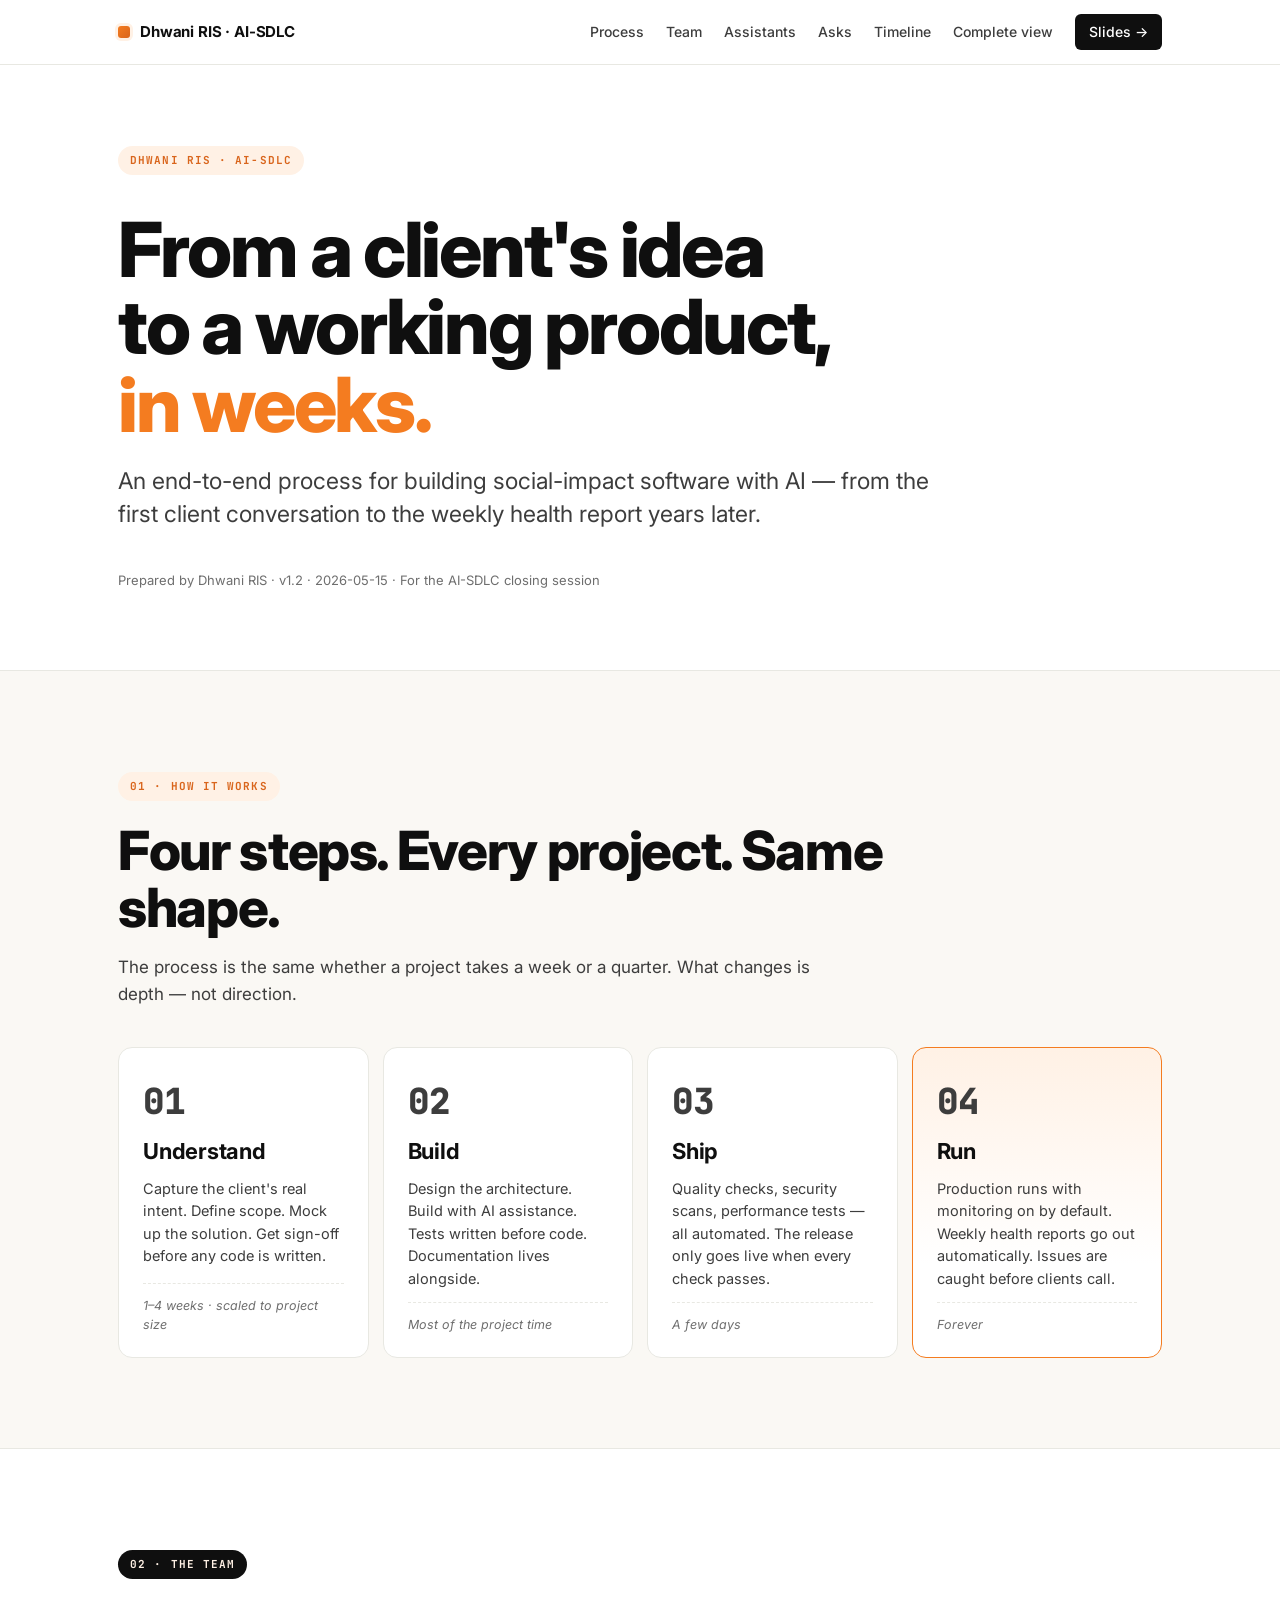
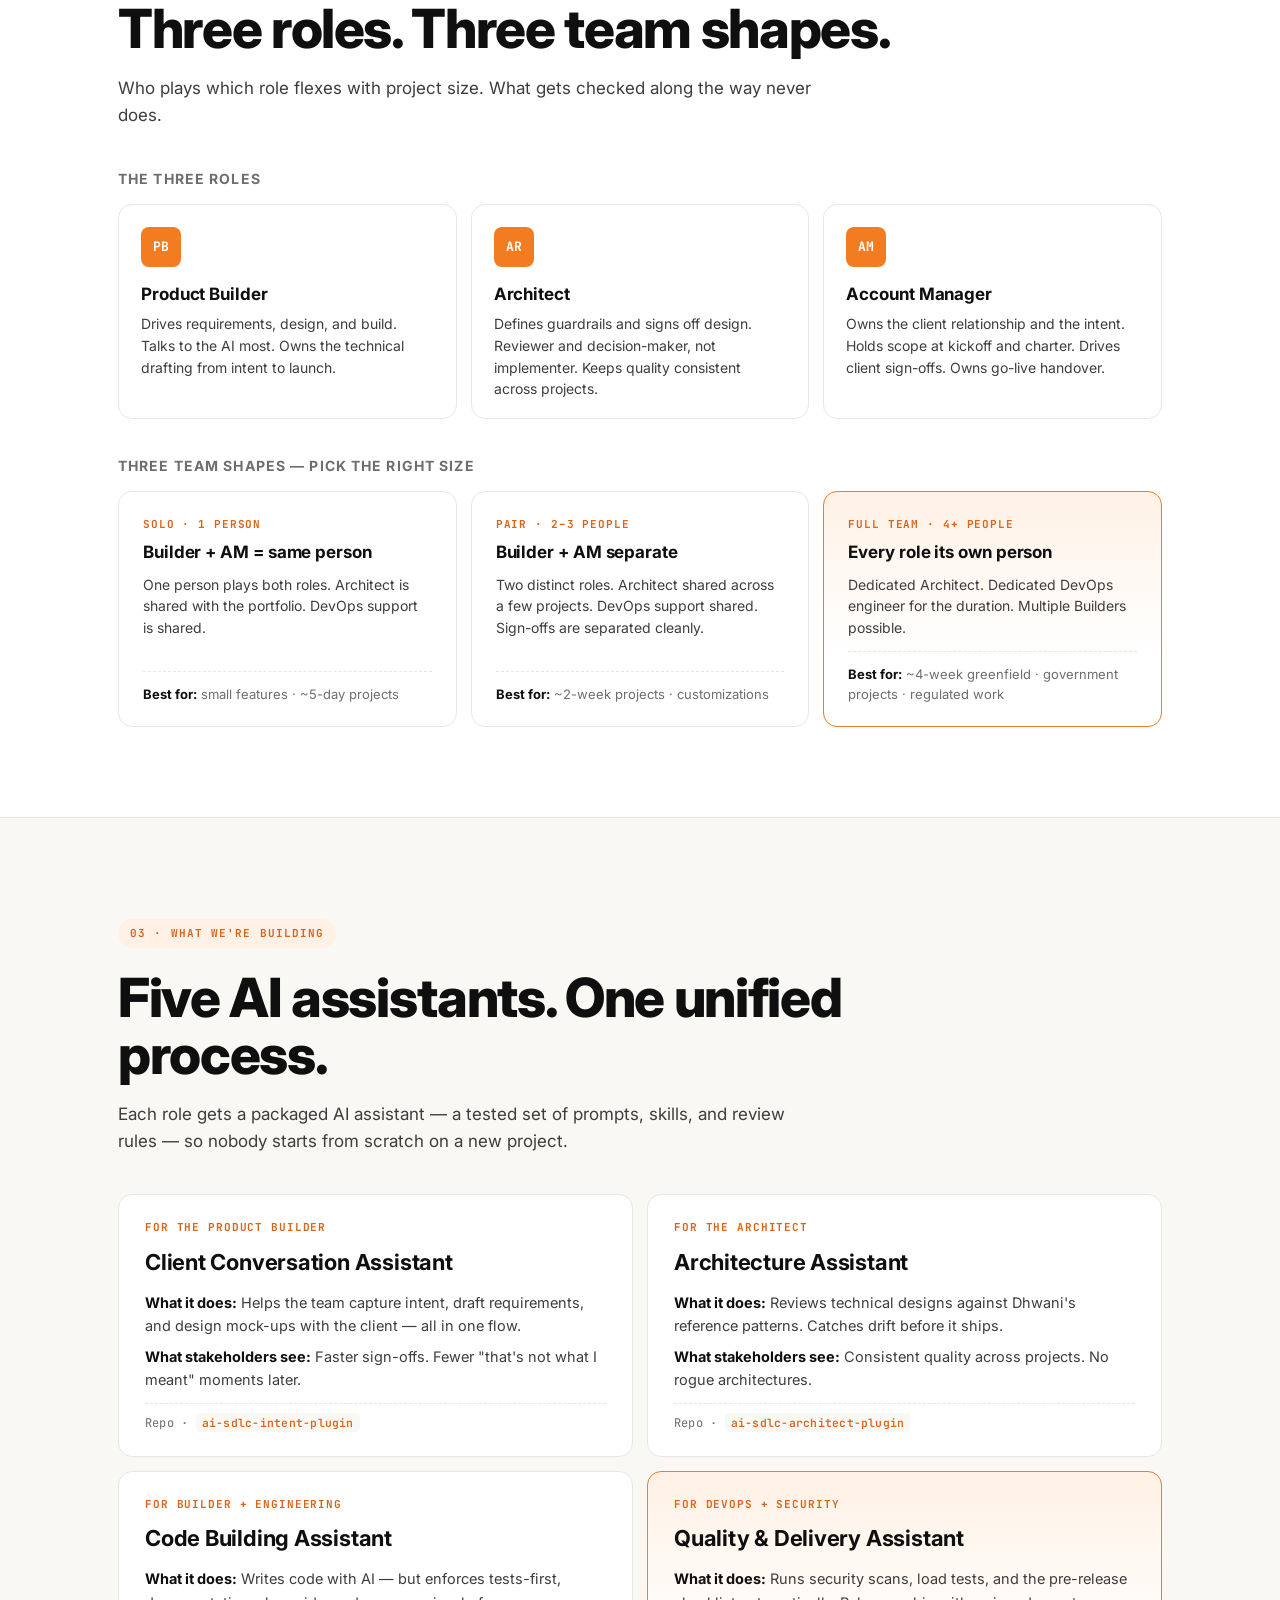
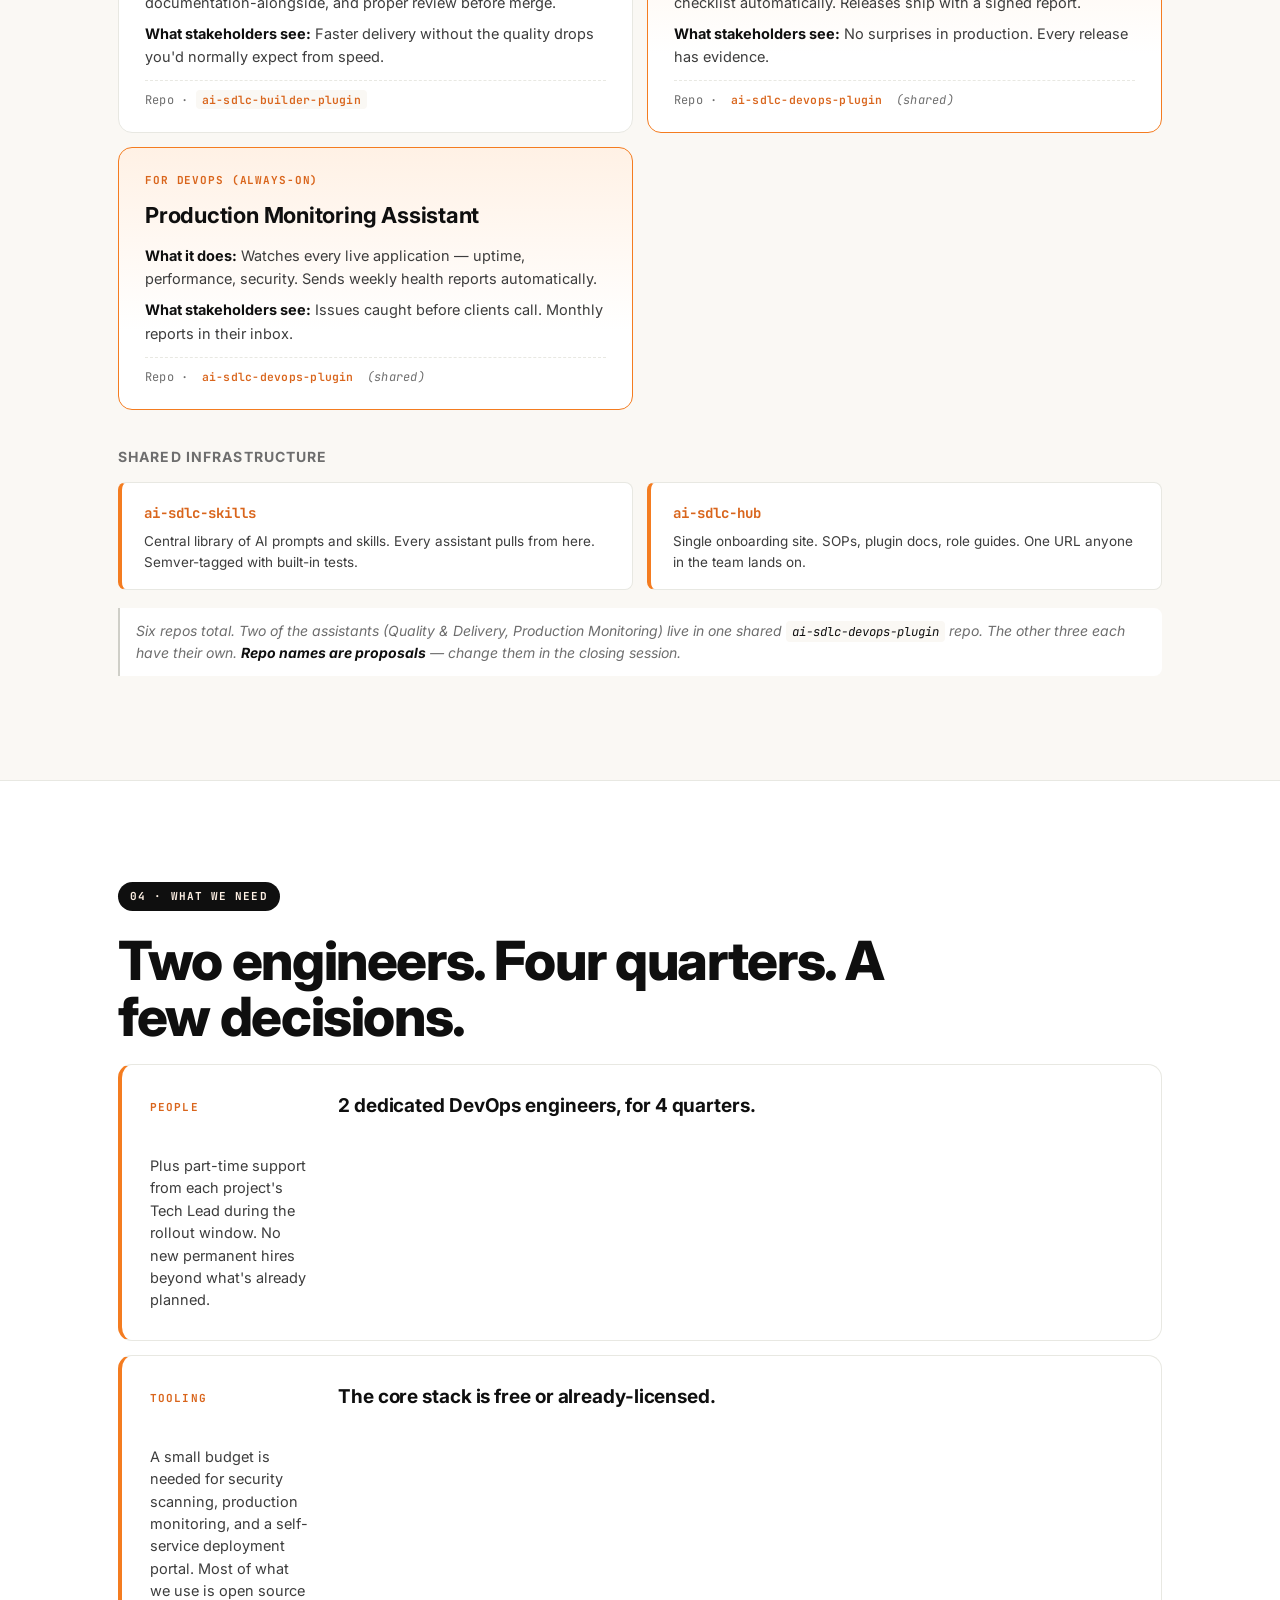
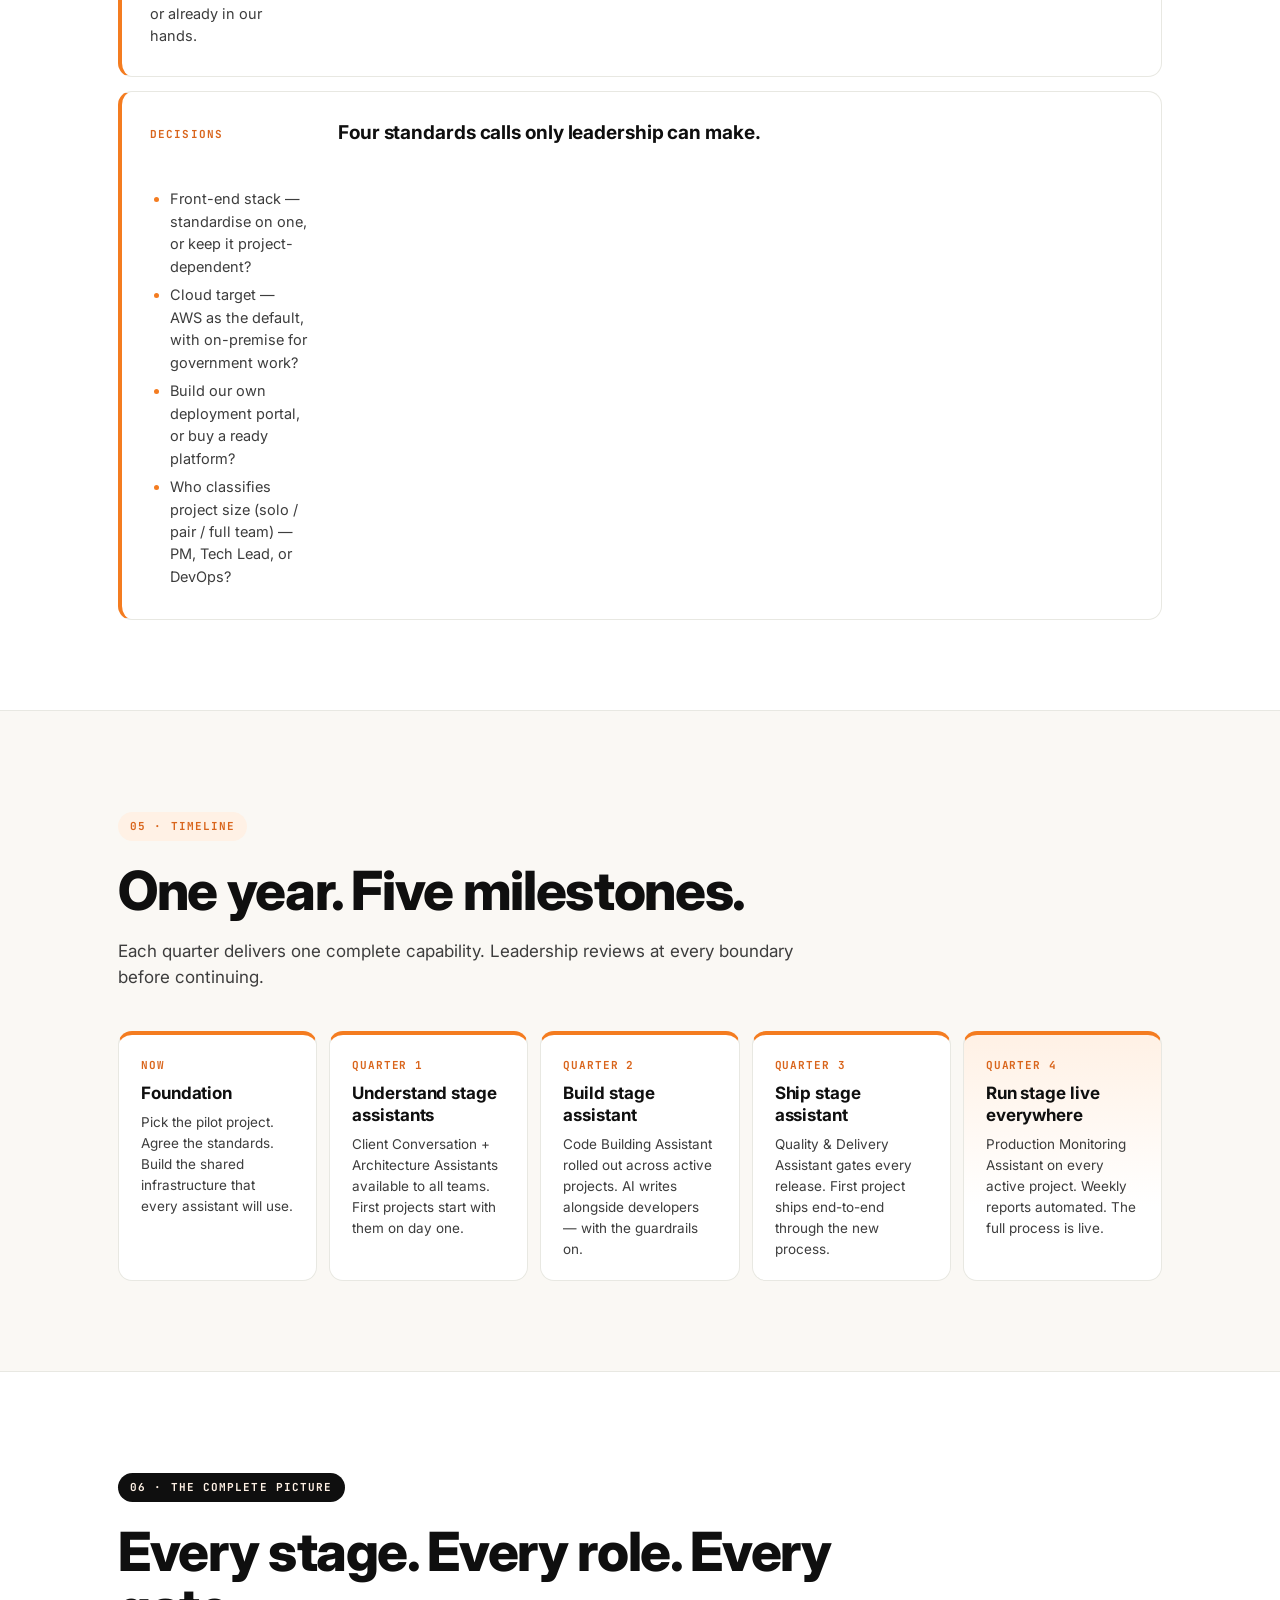
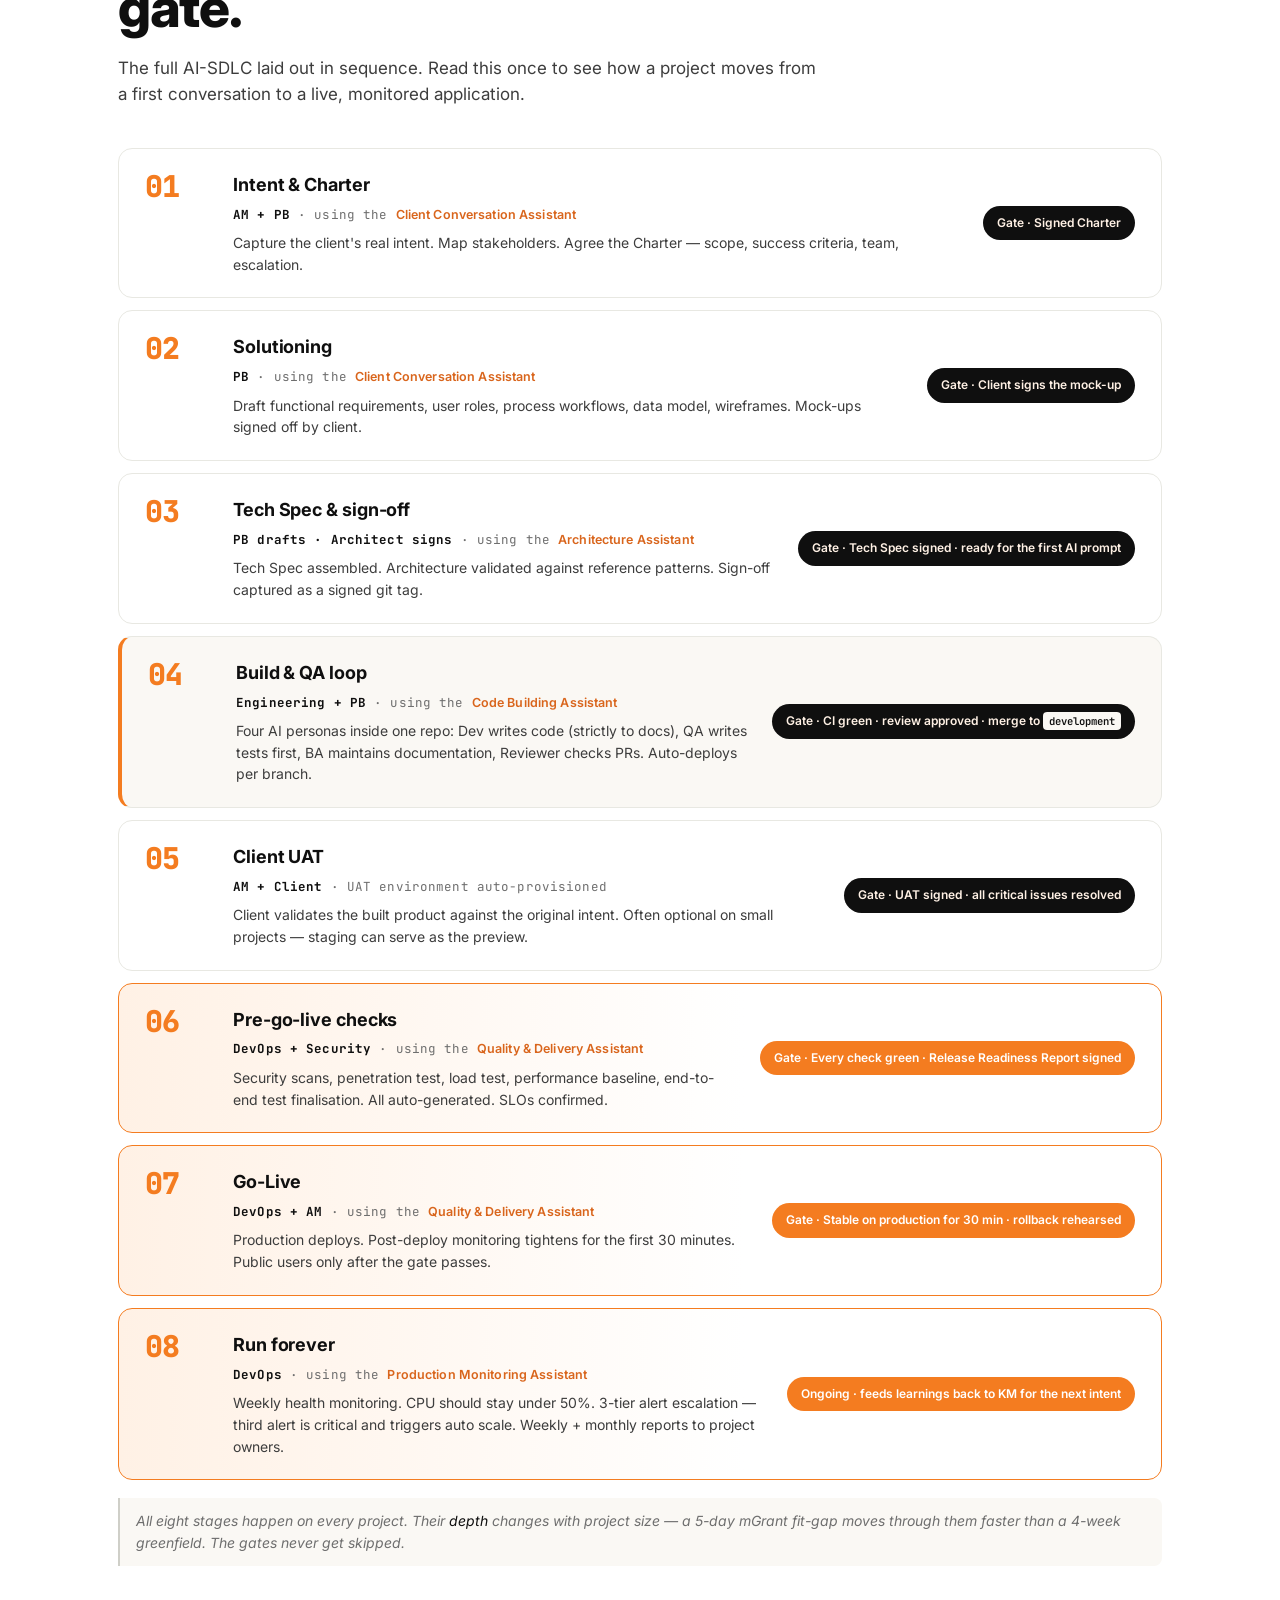
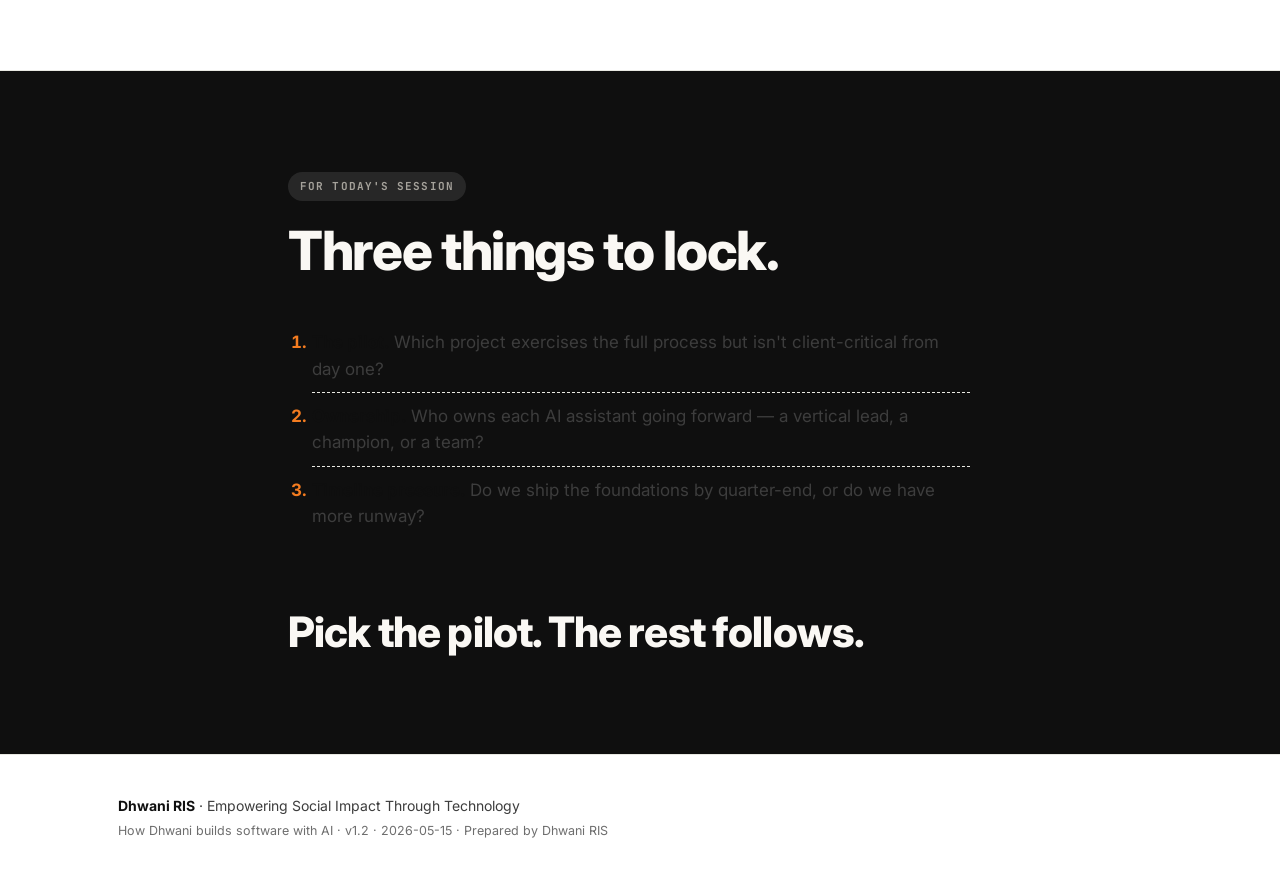
==== commit d9dab7f8: "feat: bring back repo names + add complete end-to-end view Per stakeholder ask: keep simplified narr" ====
--- a/index.html
+++ b/index.html
@@ -25,6 +25,7 @@
         <a href="#assistants">Assistants</a>
         <a href="#asks">Asks</a>
         <a href="#timeline">Timeline</a>
+        <a href="#complete">Complete view</a>
         <a href="quick.html" class="bar__cta">Slides →</a>
       </nav>
     </div>
@@ -141,6 +142,7 @@
             <h3>Client Conversation Assistant</h3>
             <p><strong>What it does:</strong> Helps the team capture intent, draft requirements, and design mock-ups with the client — all in one flow.</p>
             <p><strong>What stakeholders see:</strong> Faster sign-offs. Fewer "that's not what I meant" moments later.</p>
+            <p class="assistant__repo">Repo · <code>ai-sdlc-intent-plugin</code></p>
           </article>
 
           <article class="assistant">
@@ -148,6 +150,7 @@
             <h3>Architecture Assistant</h3>
             <p><strong>What it does:</strong> Reviews technical designs against Dhwani's reference patterns. Catches drift before it ships.</p>
             <p><strong>What stakeholders see:</strong> Consistent quality across projects. No rogue architectures.</p>
+            <p class="assistant__repo">Repo · <code>ai-sdlc-architect-plugin</code></p>
           </article>
 
           <article class="assistant">
@@ -155,6 +158,7 @@
             <h3>Code Building Assistant</h3>
             <p><strong>What it does:</strong> Writes code with AI — but enforces tests-first, documentation-alongside, and proper review before merge.</p>
             <p><strong>What stakeholders see:</strong> Faster delivery without the quality drops you'd normally expect from speed.</p>
+            <p class="assistant__repo">Repo · <code>ai-sdlc-builder-plugin</code></p>
           </article>
 
           <article class="assistant assistant--ours">
@@ -162,6 +166,7 @@
             <h3>Quality &amp; Delivery Assistant</h3>
             <p><strong>What it does:</strong> Runs security scans, load tests, and the pre-release checklist automatically. Releases ship with a signed report.</p>
             <p><strong>What stakeholders see:</strong> No surprises in production. Every release has evidence.</p>
+            <p class="assistant__repo">Repo · <code>ai-sdlc-devops-plugin</code> <em>(shared)</em></p>
           </article>
 
           <article class="assistant assistant--ours">
@@ -169,10 +174,23 @@
             <h3>Production Monitoring Assistant</h3>
             <p><strong>What it does:</strong> Watches every live application — uptime, performance, security. Sends weekly health reports automatically.</p>
             <p><strong>What stakeholders see:</strong> Issues caught before clients call. Monthly reports in their inbox.</p>
-          </article>
-        </div>
-
-        <p class="caveat">Two of these (Quality &amp; Delivery, Production Monitoring) are owned by the DevOps team (Ankit). The other three are co-owned across the working group.</p>
+            <p class="assistant__repo">Repo · <code>ai-sdlc-devops-plugin</code> <em>(shared)</em></p>
+          </article>
+        </div>
+
+        <h3 class="sub-h3">Shared infrastructure</h3>
+        <div class="shared-repos">
+          <article class="shared-repo">
+            <h4><code>ai-sdlc-skills</code></h4>
+            <p>Central library of AI prompts and skills. Every assistant pulls from here. Semver-tagged with built-in tests.</p>
+          </article>
+          <article class="shared-repo">
+            <h4><code>ai-sdlc-hub</code></h4>
+            <p>Single onboarding site. SOPs, plugin docs, role guides. One URL anyone in the team lands on.</p>
+          </article>
+        </div>
+
+        <p class="caveat">Six repos total. Two of the assistants (Quality &amp; Delivery, Production Monitoring) live in one shared <code>ai-sdlc-devops-plugin</code> repo. The other three each have their own. <strong>Repo names are proposals</strong> — change them in the closing session.</p>
       </div>
     </section>
 
@@ -244,6 +262,99 @@
       </div>
     </section>
 
+    <!-- THE COMPLETE PICTURE -->
+    <section class="band" id="complete">
+      <div class="container">
+        <p class="kicker kicker--dark">06 · The complete picture</p>
+        <h2>Every stage. Every role. Every gate.</h2>
+        <p class="sub">The full AI-SDLC laid out in sequence. Read this once to see how a project moves from a first conversation to a live, monitored application.</p>
+
+        <div class="full-flow">
+          <article class="flow-step">
+            <span class="flow-step__n">01</span>
+            <div class="flow-step__main">
+              <h3>Intent &amp; Charter</h3>
+              <p class="flow-step__meta"><strong>AM + PB</strong> · using the <em>Client Conversation Assistant</em></p>
+              <p>Capture the client's real intent. Map stakeholders. Agree the Charter — scope, success criteria, team, escalation.</p>
+            </div>
+            <p class="flow-step__gate">Gate · Signed Charter</p>
+          </article>
+
+          <article class="flow-step">
+            <span class="flow-step__n">02</span>
+            <div class="flow-step__main">
+              <h3>Solutioning</h3>
+              <p class="flow-step__meta"><strong>PB</strong> · using the <em>Client Conversation Assistant</em></p>
+              <p>Draft functional requirements, user roles, process workflows, data model, wireframes. Mock-ups signed off by client.</p>
+            </div>
+            <p class="flow-step__gate">Gate · Client signs the mock-up</p>
+          </article>
+
+          <article class="flow-step">
+            <span class="flow-step__n">03</span>
+            <div class="flow-step__main">
+              <h3>Tech Spec &amp; sign-off</h3>
+              <p class="flow-step__meta"><strong>PB drafts · Architect signs</strong> · using the <em>Architecture Assistant</em></p>
+              <p>Tech Spec assembled. Architecture validated against reference patterns. Sign-off captured as a signed git tag.</p>
+            </div>
+            <p class="flow-step__gate">Gate · Tech Spec signed · ready for the first AI prompt</p>
+          </article>
+
+          <article class="flow-step flow-step--build">
+            <span class="flow-step__n">04</span>
+            <div class="flow-step__main">
+              <h3>Build &amp; QA loop</h3>
+              <p class="flow-step__meta"><strong>Engineering + PB</strong> · using the <em>Code Building Assistant</em></p>
+              <p>Four AI personas inside one repo: Dev writes code (strictly to docs), QA writes tests first, BA maintains documentation, Reviewer checks PRs. Auto-deploys per branch.</p>
+            </div>
+            <p class="flow-step__gate">Gate · CI green · review approved · merge to <code>development</code></p>
+          </article>
+
+          <article class="flow-step">
+            <span class="flow-step__n">05</span>
+            <div class="flow-step__main">
+              <h3>Client UAT</h3>
+              <p class="flow-step__meta"><strong>AM + Client</strong> · UAT environment auto-provisioned</p>
+              <p>Client validates the built product against the original intent. Often optional on small projects — staging can serve as the preview.</p>
+            </div>
+            <p class="flow-step__gate">Gate · UAT signed · all critical issues resolved</p>
+          </article>
+
+          <article class="flow-step flow-step--ours">
+            <span class="flow-step__n">06</span>
+            <div class="flow-step__main">
+              <h3>Pre-go-live checks</h3>
+              <p class="flow-step__meta"><strong>DevOps + Security</strong> · using the <em>Quality &amp; Delivery Assistant</em></p>
+              <p>Security scans, penetration test, load test, performance baseline, end-to-end test finalisation. All auto-generated. SLOs confirmed.</p>
+            </div>
+            <p class="flow-step__gate">Gate · Every check green · Release Readiness Report signed</p>
+          </article>
+
+          <article class="flow-step flow-step--ours">
+            <span class="flow-step__n">07</span>
+            <div class="flow-step__main">
+              <h3>Go-Live</h3>
+              <p class="flow-step__meta"><strong>DevOps + AM</strong> · using the <em>Quality &amp; Delivery Assistant</em></p>
+              <p>Production deploys. Post-deploy monitoring tightens for the first 30 minutes. Public users only after the gate passes.</p>
+            </div>
+            <p class="flow-step__gate">Gate · Stable on production for 30 min · rollback rehearsed</p>
+          </article>
+
+          <article class="flow-step flow-step--ours">
+            <span class="flow-step__n">08</span>
+            <div class="flow-step__main">
+              <h3>Run forever</h3>
+              <p class="flow-step__meta"><strong>DevOps</strong> · using the <em>Production Monitoring Assistant</em></p>
+              <p>Weekly health monitoring. CPU should stay under 50%. 3-tier alert escalation — third alert is critical and triggers auto scale. Weekly + monthly reports to project owners.</p>
+            </div>
+            <p class="flow-step__gate">Ongoing · feeds learnings back to KM for the next intent</p>
+          </article>
+        </div>
+
+        <p class="caveat">All eight stages happen on every project. Their <em>depth</em> changes with project size — a 5-day mGrant fit-gap moves through them faster than a 4-week greenfield. The gates never get skipped.</p>
+      </div>
+    </section>
+
     <!-- CLOSE -->
     <section class="band band--dark" id="close">
       <div class="container container--narrow">
--- a/assets/css/styles.css
+++ b/assets/css/styles.css
@@ -332,6 +332,129 @@
   font-style: italic;
 }
 
+/* ── Assistant repo line ───────────────────────────── */
+.assistant__repo {
+  margin: 12px 0 0 !important;
+  padding-top: 10px;
+  border-top: 1px dashed var(--line);
+  font-family: var(--font-mono);
+  font-size: 12px !important;
+  color: var(--muted) !important;
+  letter-spacing: 0.02em;
+}
+.assistant__repo code {
+  font-size: 0.95em;
+  font-weight: 600;
+  color: var(--orange-dark);
+  background: var(--bg-alt);
+  padding: 2px 6px;
+}
+.assistant--ours .assistant__repo code { background: var(--bg); }
+.assistant__repo em { font-style: italic; color: var(--muted); }
+
+/* ── Shared repos ──────────────────────────────────── */
+.shared-repos {
+  display: grid;
+  grid-template-columns: repeat(2, 1fr);
+  gap: 14px;
+  margin: 6px 0 0;
+}
+.shared-repo {
+  padding: 18px 22px 16px;
+  border: 1px solid var(--line);
+  border-left: 4px solid var(--orange);
+  border-radius: var(--radius-sm);
+  background: var(--bg);
+}
+.shared-repo h4 {
+  margin: 0 0 6px;
+  font-family: var(--font-mono);
+  font-size: 16px;
+  color: var(--ink);
+}
+.shared-repo h4 code {
+  font-family: inherit;
+  background: transparent;
+  padding: 0;
+  color: var(--orange-dark);
+  font-weight: 700;
+}
+.shared-repo p { margin: 0; font-size: 13.5px; color: var(--ink-2); line-height: 1.55; }
+
+/* ── Full flow · 8 steps end-to-end ────────────────── */
+.full-flow {
+  display: grid;
+  gap: 12px;
+  margin: 6px 0 0;
+}
+.flow-step {
+  display: grid;
+  grid-template-columns: 64px 1fr auto;
+  gap: 24px;
+  align-items: start;
+  padding: 22px 26px;
+  border: 1px solid var(--line);
+  border-radius: var(--radius);
+  background: var(--bg);
+}
+.flow-step--build {
+  border-left: 4px solid var(--orange);
+  background: var(--bg-alt);
+}
+.flow-step--ours {
+  background: linear-gradient(90deg, var(--orange-soft) 0%, var(--bg) 60%);
+  border-color: var(--orange);
+}
+.flow-step__n {
+  font-family: var(--font-mono);
+  font-size: 30px;
+  font-weight: 800;
+  color: var(--orange);
+  line-height: 1;
+  letter-spacing: -0.02em;
+}
+.flow-step__main h3 {
+  font-size: 18px;
+  margin: 0 0 6px;
+  letter-spacing: -0.005em;
+}
+.flow-step__meta {
+  margin: 0 0 8px !important;
+  font-size: 12.5px !important;
+  font-family: var(--font-mono);
+  color: var(--muted) !important;
+  letter-spacing: 0.01em;
+}
+.flow-step__meta em {
+  font-family: var(--font-sans);
+  font-style: normal;
+  color: var(--orange-dark);
+  font-weight: 600;
+}
+.flow-step__meta strong { color: var(--ink); }
+.flow-step__main p:not(.flow-step__meta) {
+  margin: 0;
+  font-size: 14px;
+  line-height: 1.55;
+  color: var(--ink-2);
+}
+.flow-step__gate {
+  margin: 0 !important;
+  padding: 8px 14px;
+  background: var(--ink);
+  color: #FFF1E5 !important;
+  font-size: 12px !important;
+  font-weight: 600;
+  border-radius: 999px;
+  text-align: center;
+  white-space: nowrap;
+  align-self: center;
+}
+.flow-step--ours .flow-step__gate {
+  background: var(--orange);
+  color: #fff !important;
+}
+
 /* ── Assistants · 5 cards ──────────────────────────── */
 .assistants {
   display: grid;
@@ -1033,6 +1156,12 @@
   .process { grid-template-columns: repeat(2, 1fr); }
   .assistants { grid-template-columns: 1fr; }
   .timeline { grid-template-columns: 1fr; }
+  .shared-repos { grid-template-columns: 1fr; }
+  .flow-step {
+    grid-template-columns: 1fr;
+    gap: 12px;
+  }
+  .flow-step__gate { white-space: normal; text-align: left; align-self: start; display: inline-block; }
   .bridges { grid-template-columns: 1fr; }
   .quickstart { grid-template-columns: 1fr; }
   .loops { grid-template-columns: 1fr; }
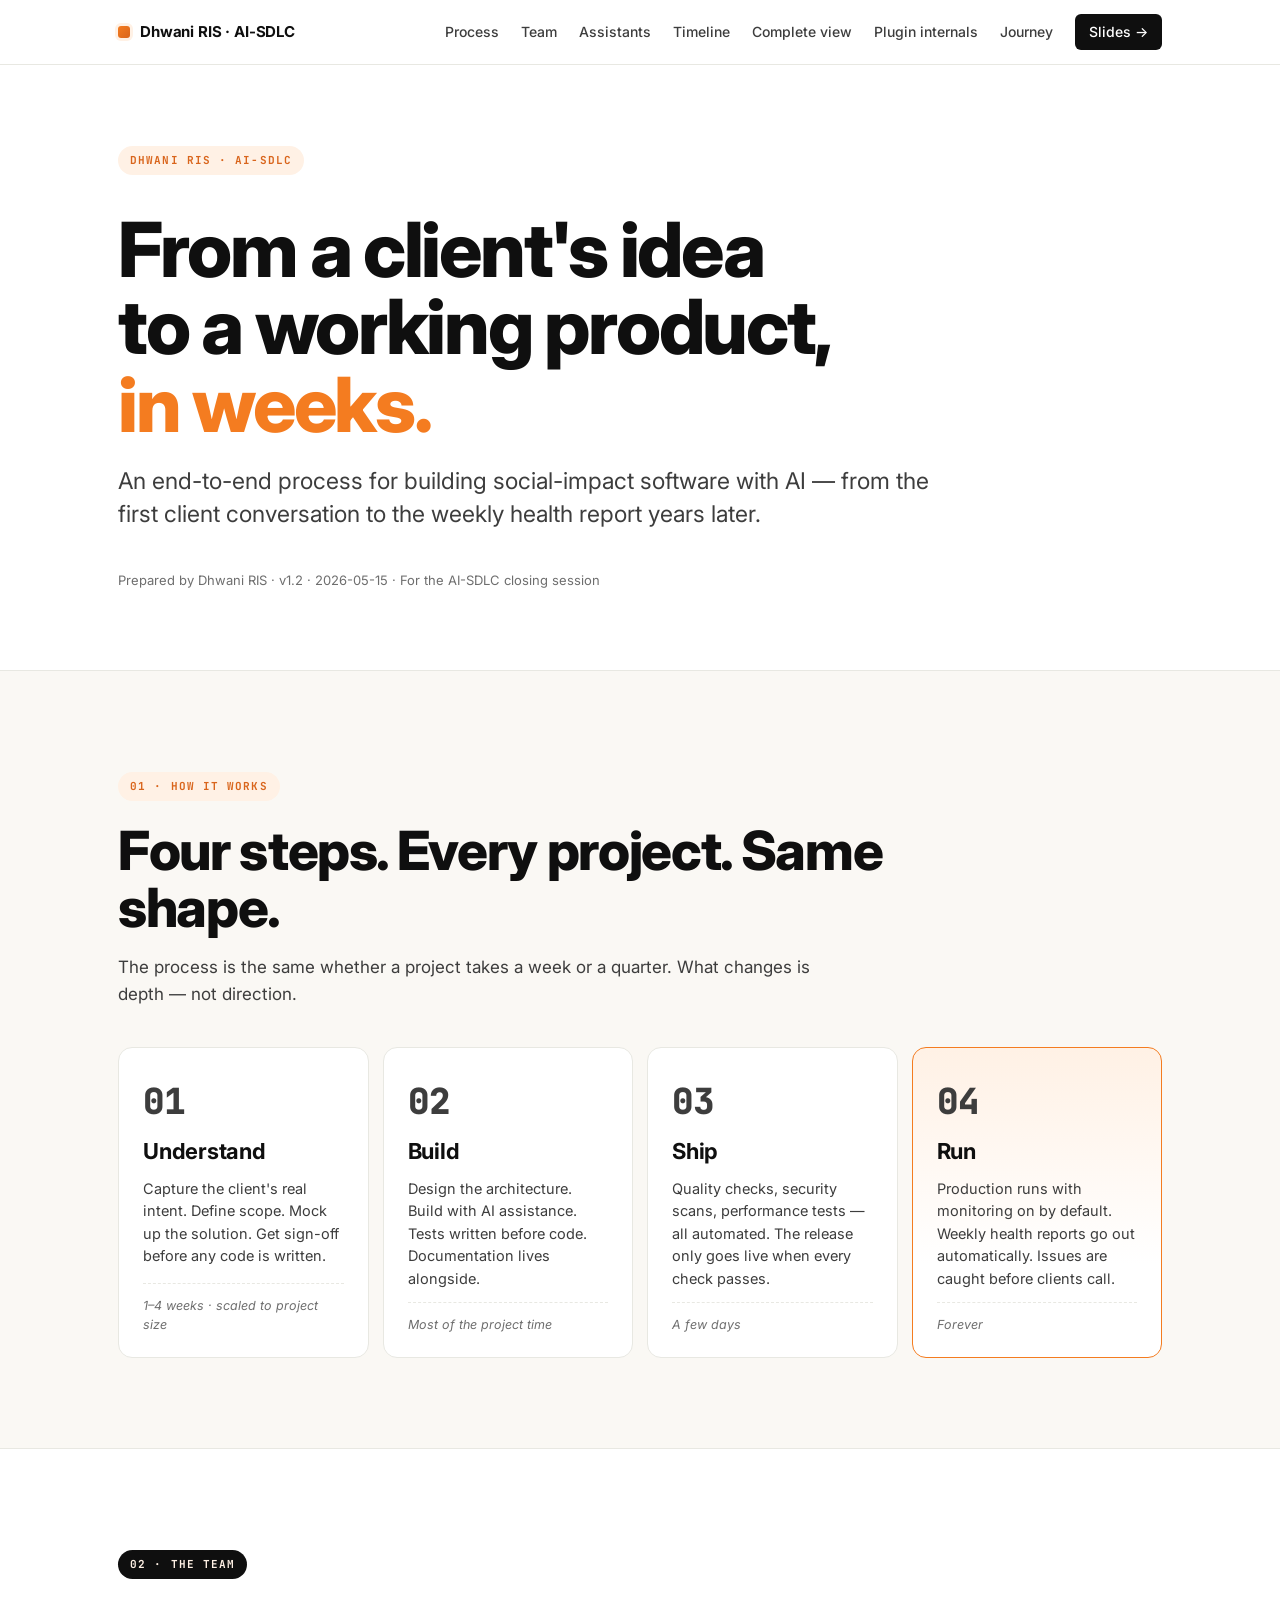
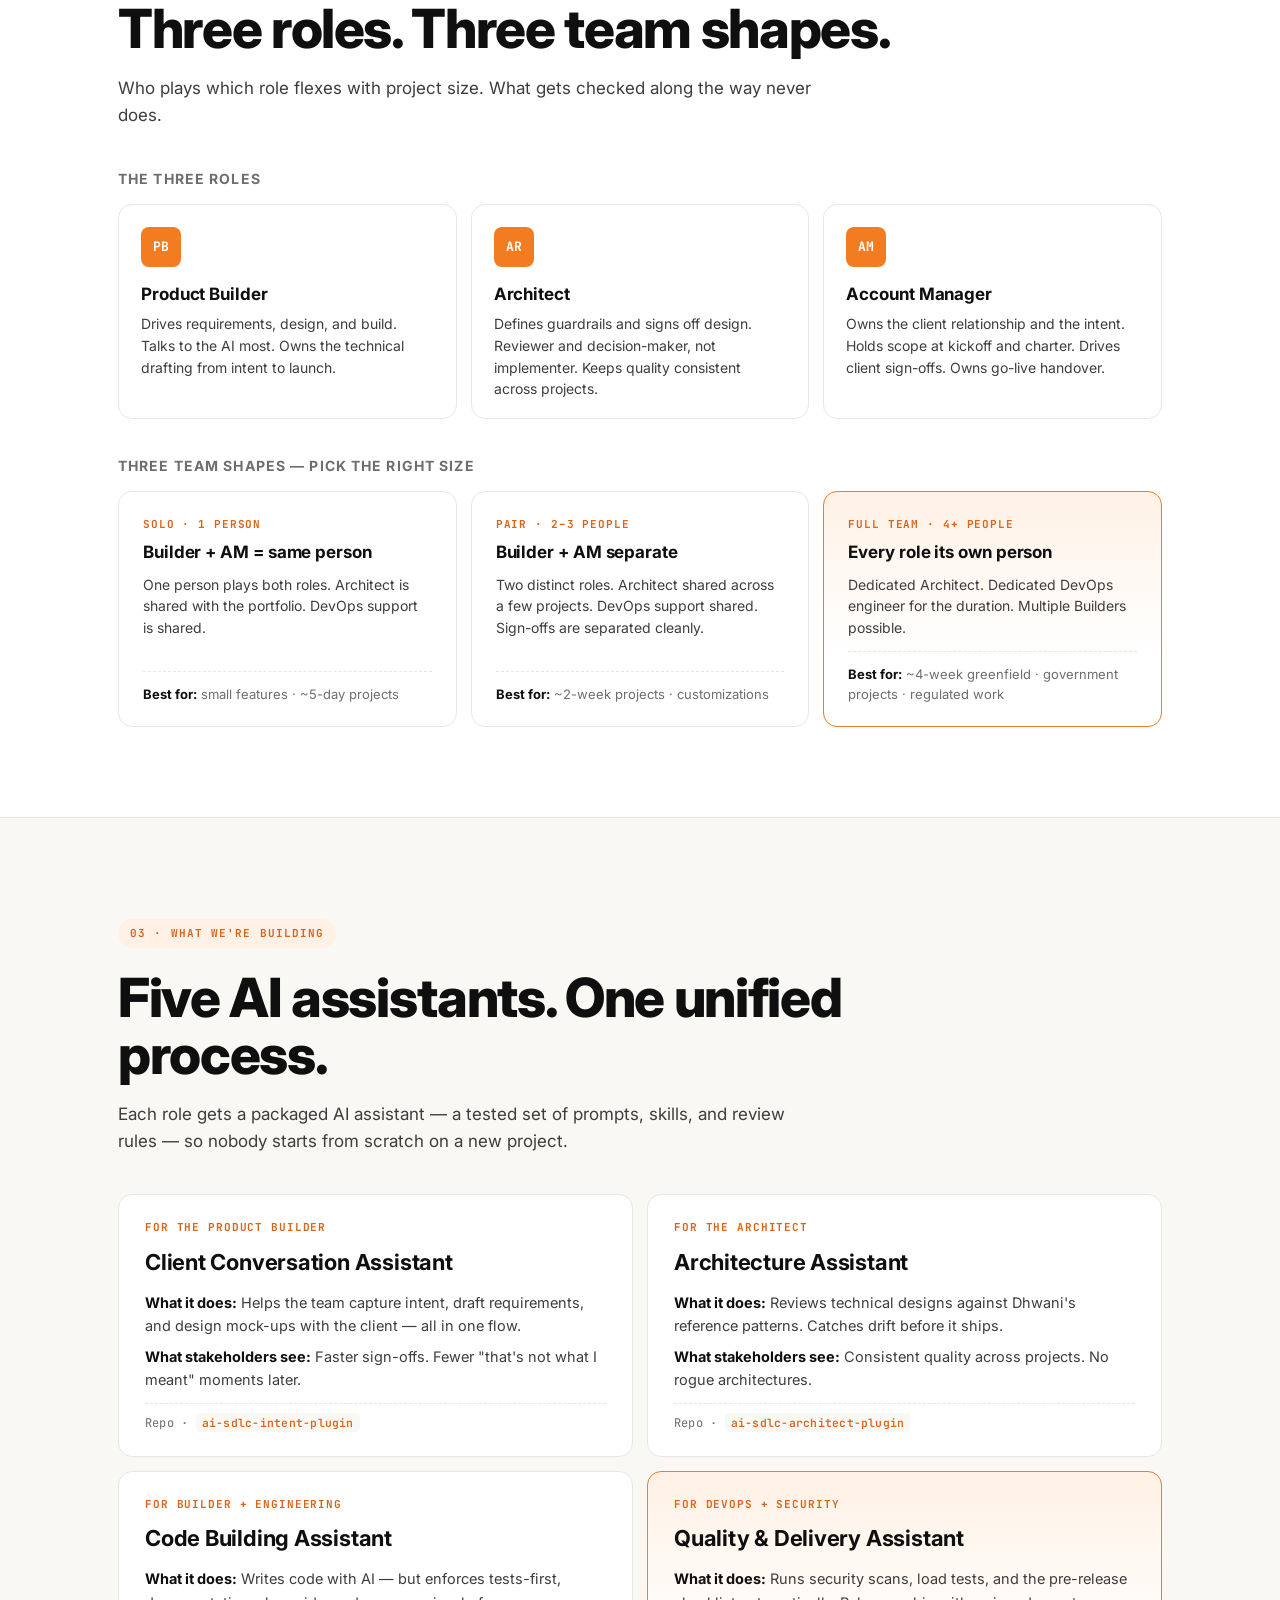
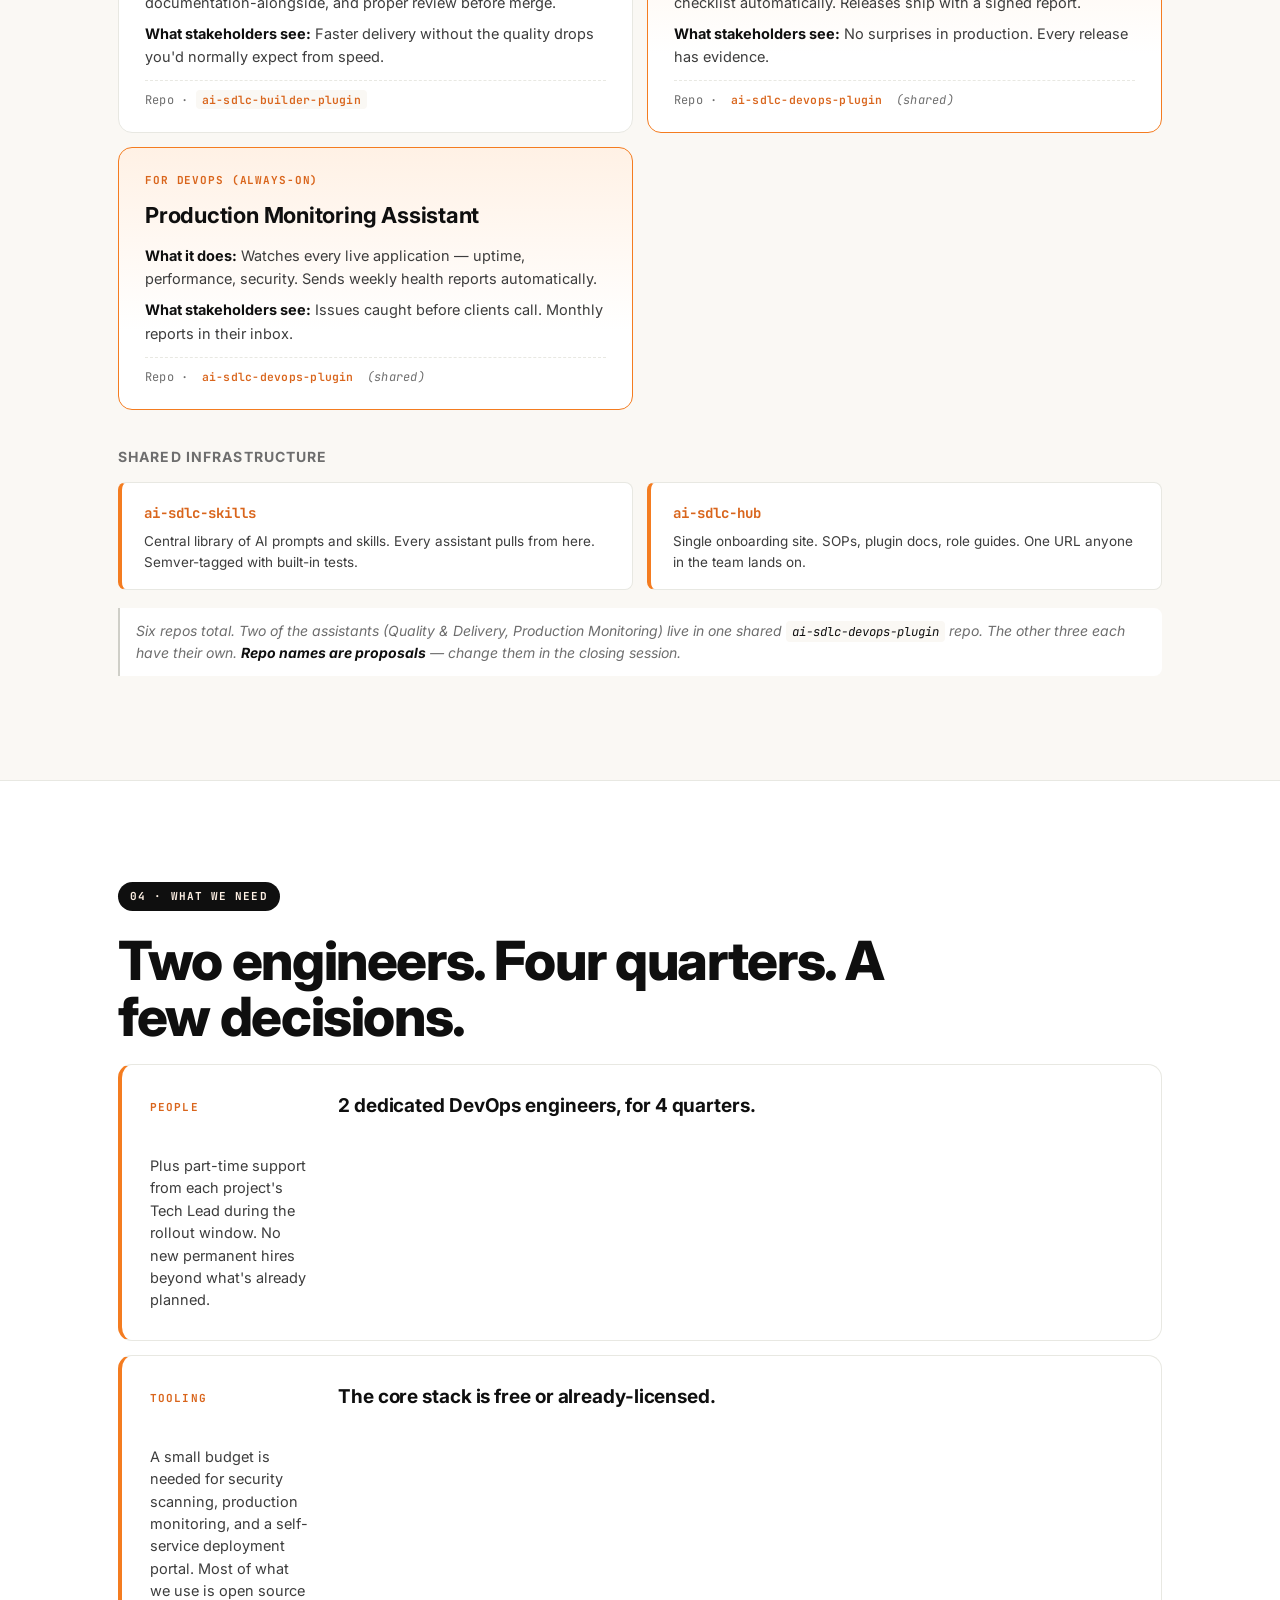
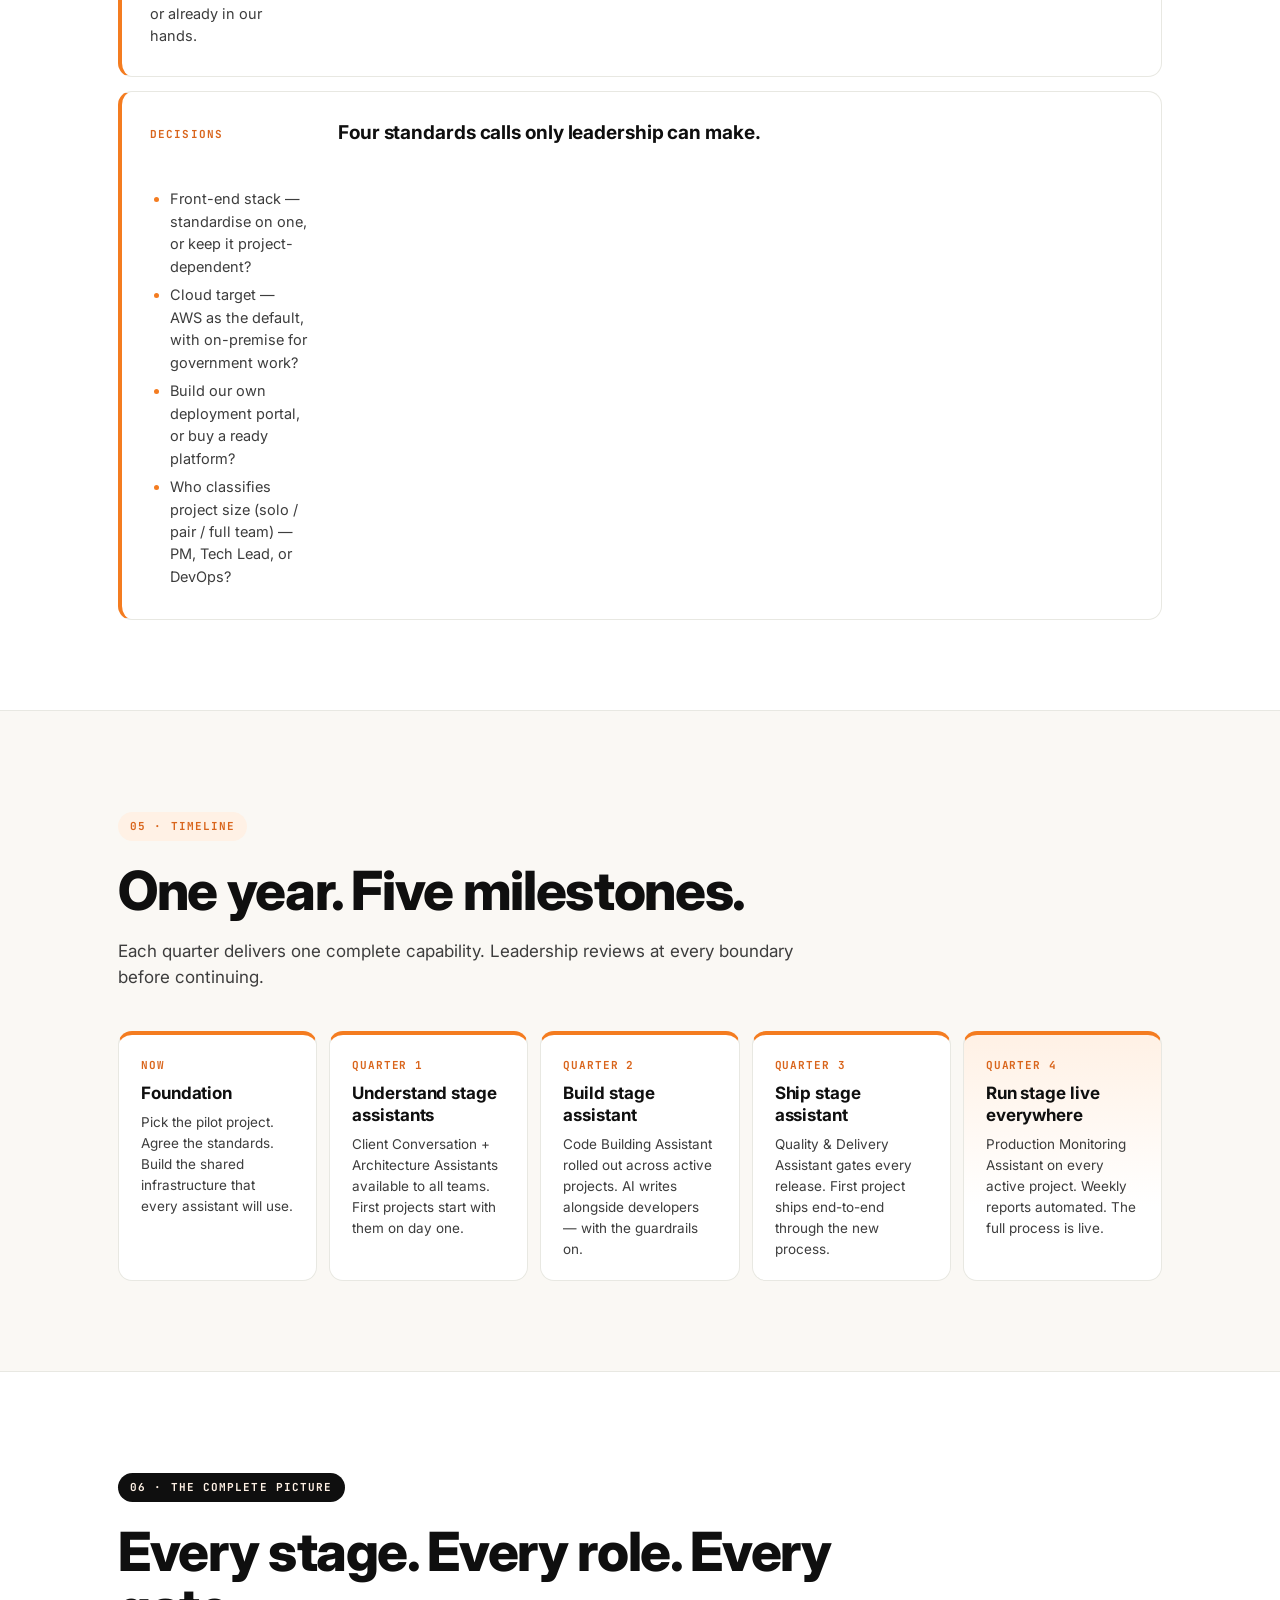
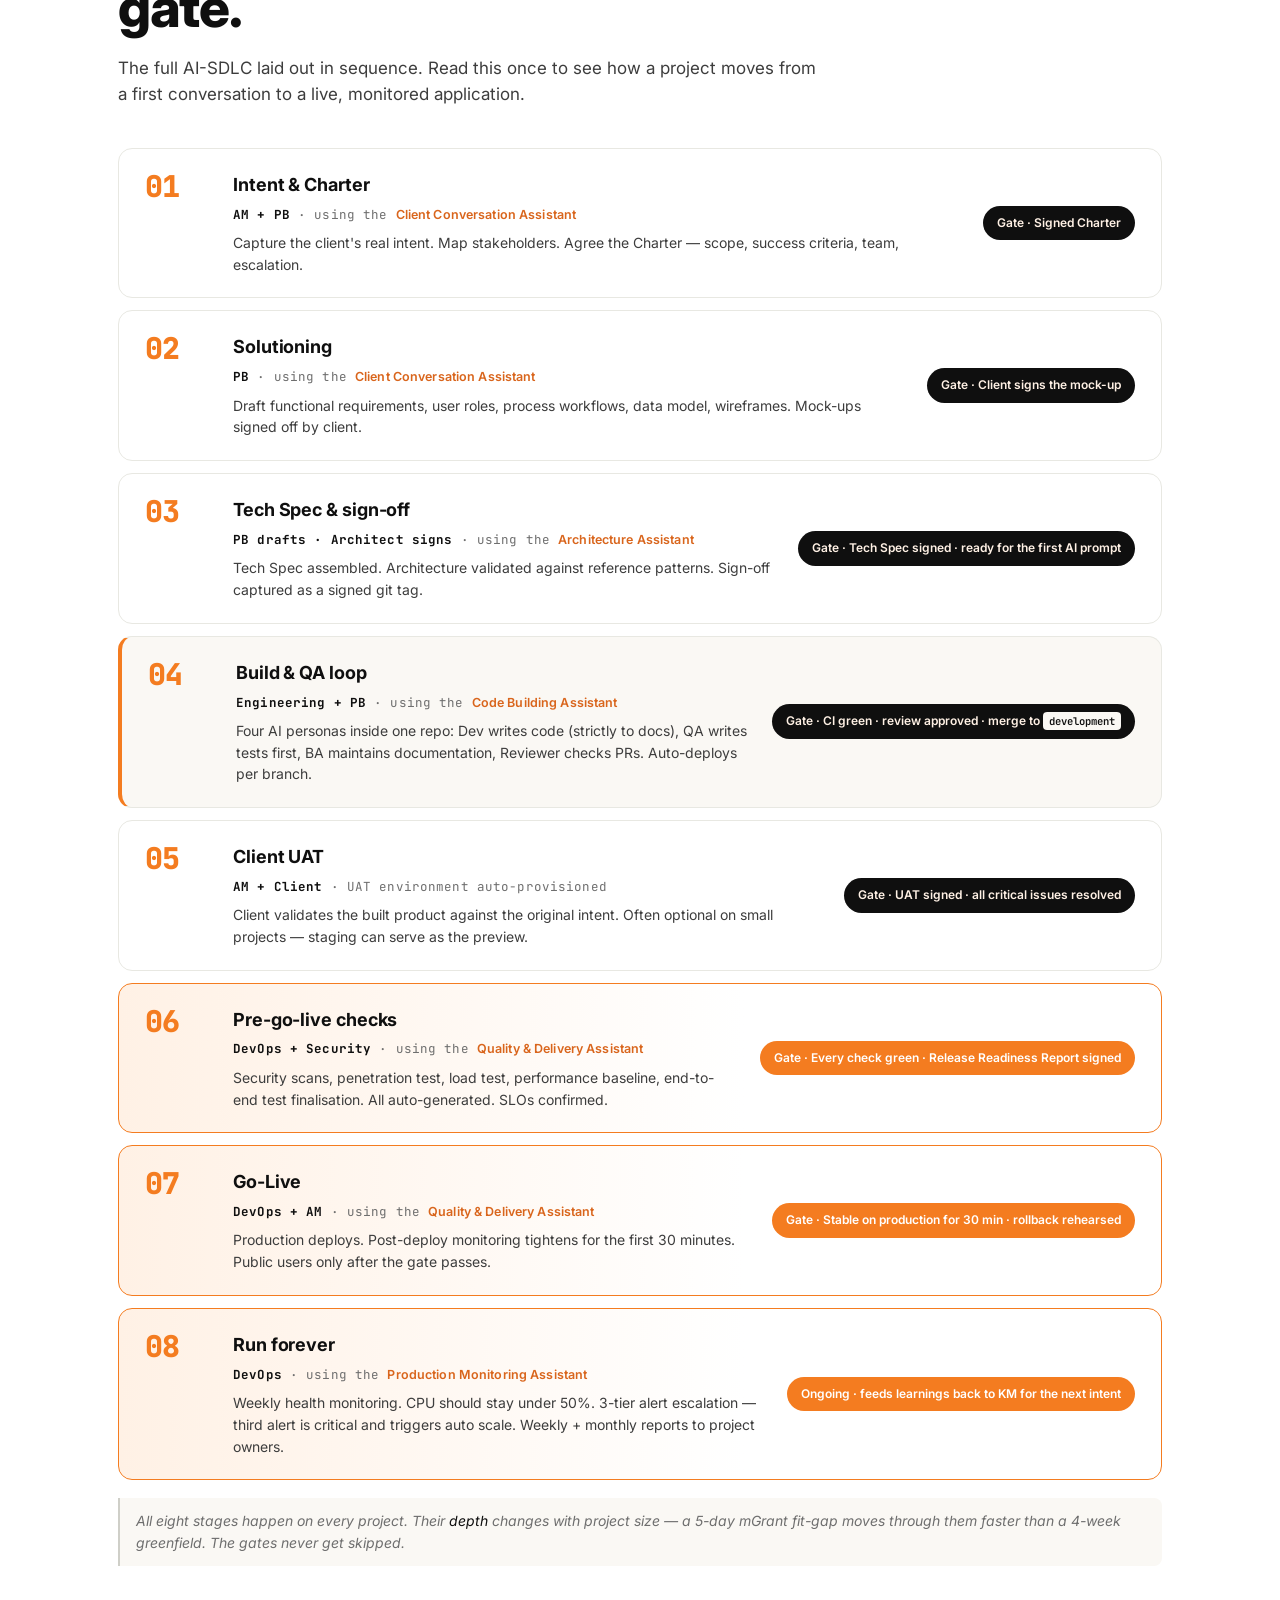
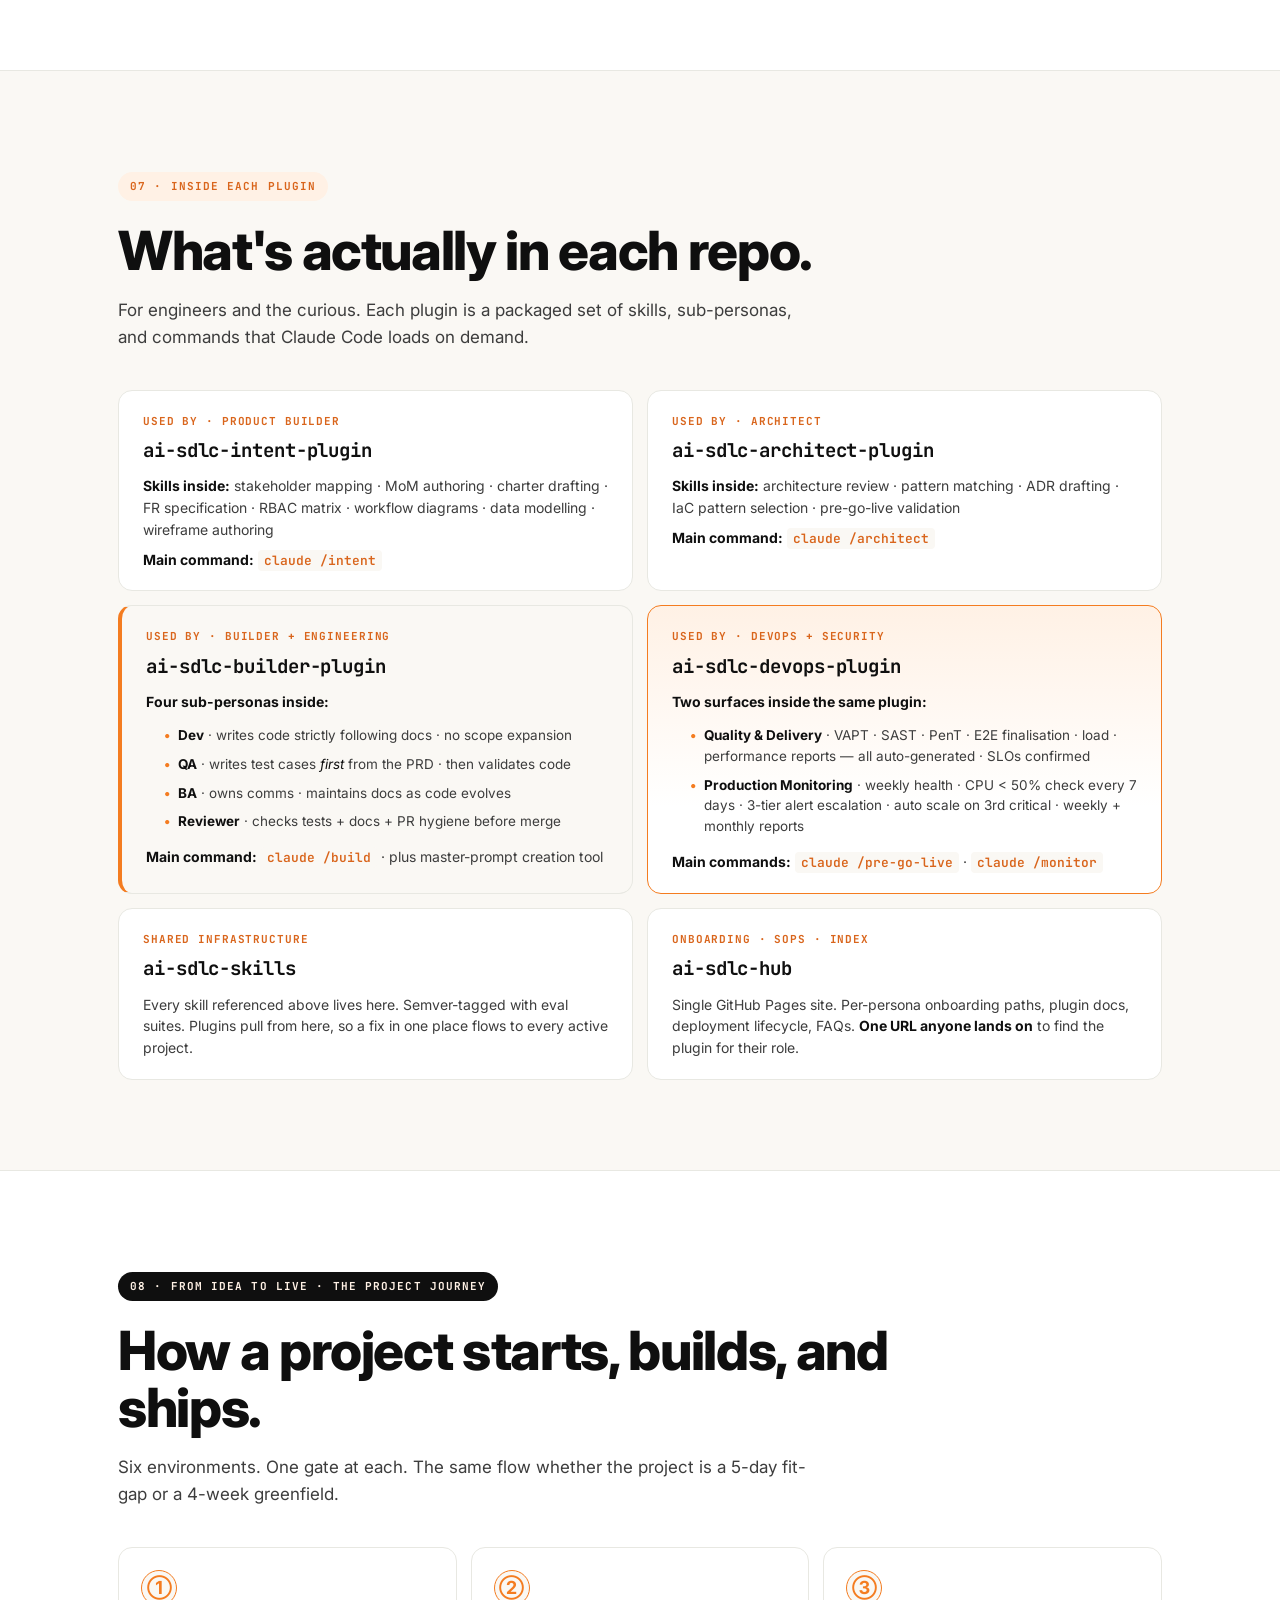
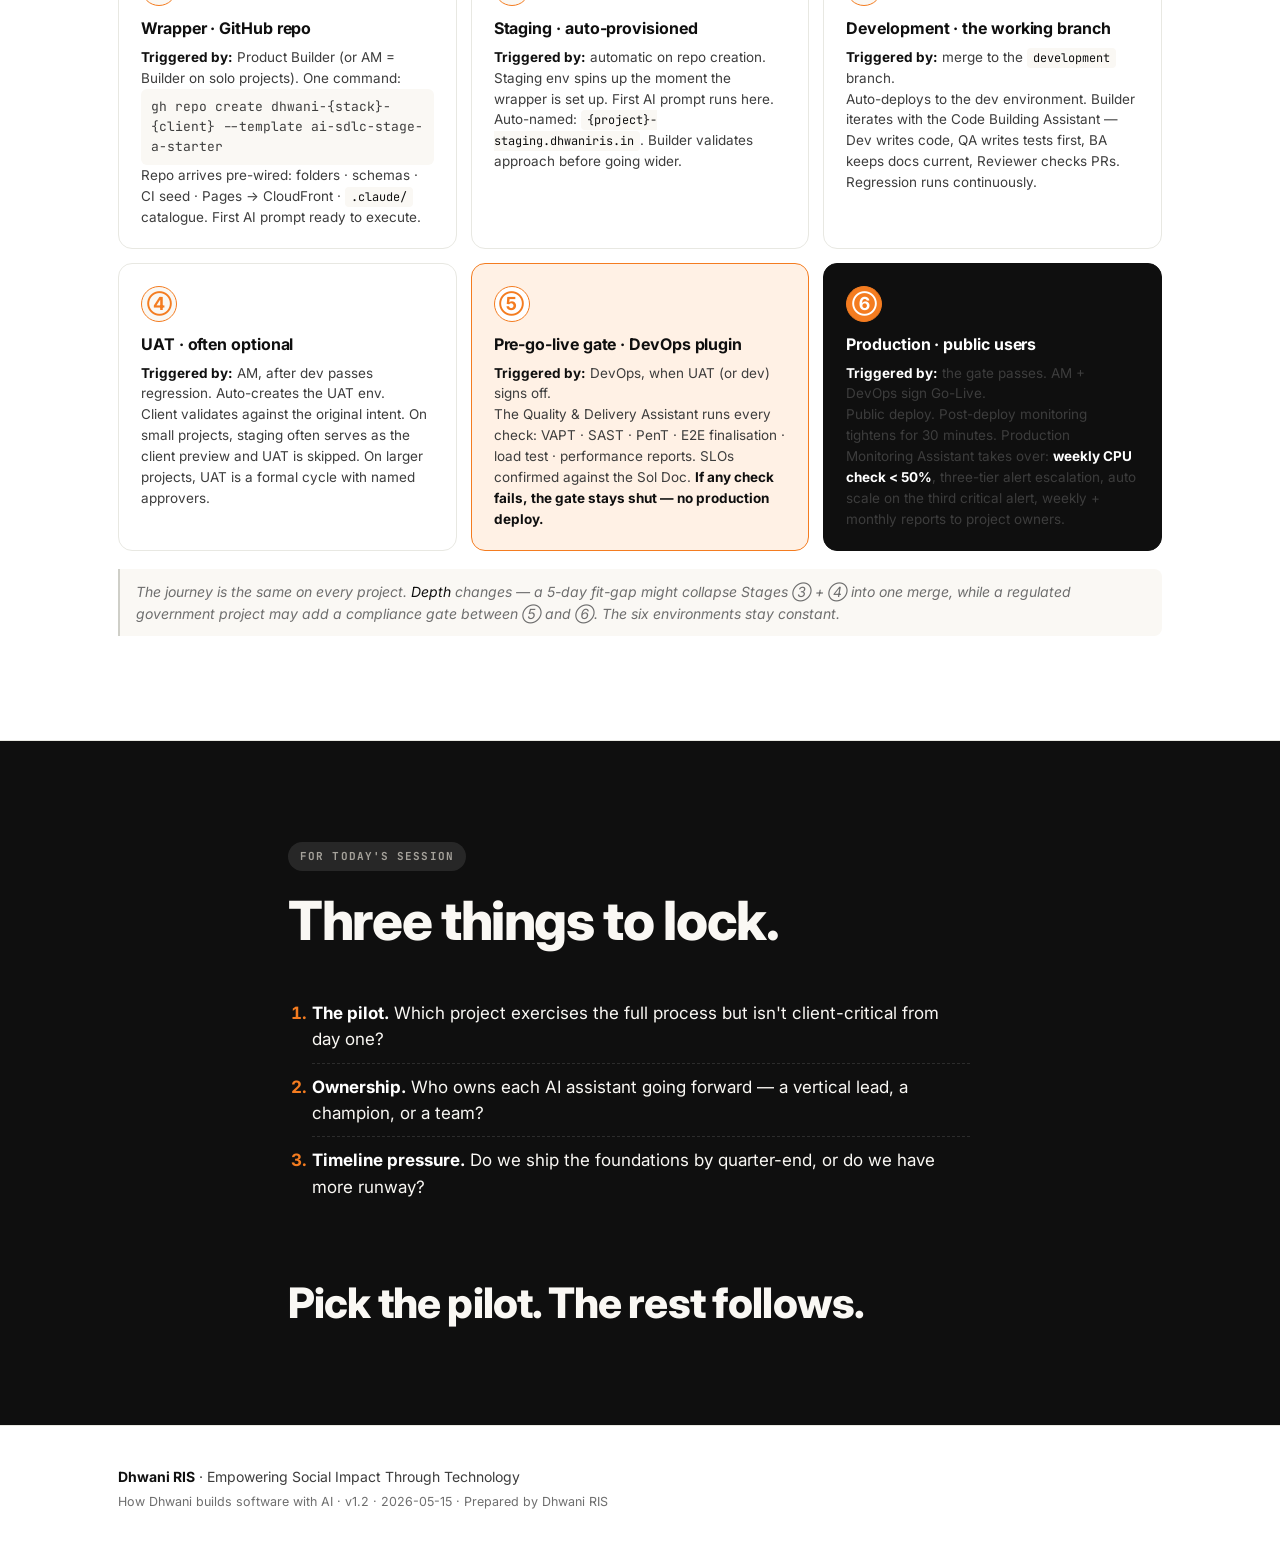
==== commit bef0d810: "feat: add plugin internals + project journey sections Per Ankit's ask: keep simple narrative AND add" ====
--- a/index.html
+++ b/index.html
@@ -23,9 +23,10 @@
         <a href="#process">Process</a>
         <a href="#team">Team</a>
         <a href="#assistants">Assistants</a>
-        <a href="#asks">Asks</a>
         <a href="#timeline">Timeline</a>
         <a href="#complete">Complete view</a>
+        <a href="#inside">Plugin internals</a>
+        <a href="#journey">Journey</a>
         <a href="quick.html" class="bar__cta">Slides →</a>
       </nav>
     </div>
@@ -355,6 +356,123 @@
       </div>
     </section>
 
+    <!-- INSIDE EACH PLUGIN -->
+    <section class="band band--alt" id="inside">
+      <div class="container">
+        <p class="kicker">07 · Inside each plugin</p>
+        <h2>What's actually in each repo.</h2>
+        <p class="sub">For engineers and the curious. Each plugin is a packaged set of skills, sub-personas, and commands that Claude Code loads on demand.</p>
+
+        <div class="plugins">
+          <article class="plugin">
+            <p class="plugin__owner">Used by · Product Builder</p>
+            <h3>ai-sdlc-intent-plugin</h3>
+            <p><strong>Skills inside:</strong> stakeholder mapping · MoM authoring · charter drafting · FR specification · RBAC matrix · workflow diagrams · data modelling · wireframe authoring</p>
+            <p><strong>Main command:</strong> <code>claude /intent</code></p>
+          </article>
+
+          <article class="plugin">
+            <p class="plugin__owner">Used by · Architect</p>
+            <h3>ai-sdlc-architect-plugin</h3>
+            <p><strong>Skills inside:</strong> architecture review · pattern matching · ADR drafting · IaC pattern selection · pre-go-live validation</p>
+            <p><strong>Main command:</strong> <code>claude /architect</code></p>
+          </article>
+
+          <article class="plugin plugin--builder">
+            <p class="plugin__owner">Used by · Builder + Engineering</p>
+            <h3>ai-sdlc-builder-plugin</h3>
+            <p><strong>Four sub-personas inside:</strong></p>
+            <ul class="plugin-list">
+              <li><strong>Dev</strong> · writes code strictly following docs · no scope expansion</li>
+              <li><strong>QA</strong> · writes test cases <em>first</em> from the PRD · then validates code</li>
+              <li><strong>BA</strong> · owns comms · maintains docs as code evolves</li>
+              <li><strong>Reviewer</strong> · checks tests + docs + PR hygiene before merge</li>
+            </ul>
+            <p><strong>Main command:</strong> <code>claude /build</code> · plus master-prompt creation tool</p>
+          </article>
+
+          <article class="plugin plugin--ours">
+            <p class="plugin__owner">Used by · DevOps + Security</p>
+            <h3>ai-sdlc-devops-plugin</h3>
+            <p><strong>Two surfaces inside the same plugin:</strong></p>
+            <ul class="plugin-list">
+              <li><strong>Quality &amp; Delivery</strong> · VAPT · SAST · PenT · E2E finalisation · load · performance reports — all auto-generated · SLOs confirmed</li>
+              <li><strong>Production Monitoring</strong> · weekly health · CPU &lt; 50% check every 7 days · 3-tier alert escalation · auto scale on 3rd critical · weekly + monthly reports</li>
+            </ul>
+            <p><strong>Main commands:</strong> <code>claude /pre-go-live</code> · <code>claude /monitor</code></p>
+          </article>
+
+          <article class="plugin">
+            <p class="plugin__owner">Shared infrastructure</p>
+            <h3>ai-sdlc-skills</h3>
+            <p>Every skill referenced above lives here. Semver-tagged with eval suites. Plugins pull from here, so a fix in one place flows to every active project.</p>
+          </article>
+
+          <article class="plugin">
+            <p class="plugin__owner">Onboarding · SOPs · index</p>
+            <h3>ai-sdlc-hub</h3>
+            <p>Single GitHub Pages site. Per-persona onboarding paths, plugin docs, deployment lifecycle, FAQs. <strong>One URL anyone lands on</strong> to find the plugin for their role.</p>
+          </article>
+        </div>
+      </div>
+    </section>
+
+    <!-- HOW A PROJECT STARTS AND SHIPS -->
+    <section class="band" id="journey">
+      <div class="container">
+        <p class="kicker kicker--dark">08 · From idea to live · the project journey</p>
+        <h2>How a project starts, builds, and ships.</h2>
+        <p class="sub">Six environments. One gate at each. The same flow whether the project is a 5-day fit-gap or a 4-week greenfield.</p>
+
+        <div class="lifecycle-flow">
+          <article class="env">
+            <span class="env__n">①</span>
+            <h3>Wrapper · GitHub repo</h3>
+            <p><strong>Triggered by:</strong> Product Builder (or AM = Builder on solo projects). One command:</p>
+            <p style="font-family:var(--font-mono);font-size:13px;background:var(--bg-alt);padding:8px 10px;border-radius:6px;color:var(--ink-2);">gh repo create dhwani-{stack}-{client} --template ai-sdlc-stage-a-starter</p>
+            <p>Repo arrives pre-wired: folders · schemas · CI seed · Pages → CloudFront · <code>.claude/</code> catalogue. First AI prompt ready to execute.</p>
+          </article>
+
+          <article class="env">
+            <span class="env__n">②</span>
+            <h3>Staging · auto-provisioned</h3>
+            <p><strong>Triggered by:</strong> automatic on repo creation.</p>
+            <p>Staging env spins up the moment the wrapper is set up. First AI prompt runs here. Auto-named: <code>{project}-staging.dhwaniris.in</code>. Builder validates approach before going wider.</p>
+          </article>
+
+          <article class="env">
+            <span class="env__n">③</span>
+            <h3>Development · the working branch</h3>
+            <p><strong>Triggered by:</strong> merge to the <code>development</code> branch.</p>
+            <p>Auto-deploys to the dev environment. Builder iterates with the Code Building Assistant — Dev writes code, QA writes tests first, BA keeps docs current, Reviewer checks PRs. Regression runs continuously.</p>
+          </article>
+
+          <article class="env">
+            <span class="env__n">④</span>
+            <h3>UAT · often optional</h3>
+            <p><strong>Triggered by:</strong> AM, after dev passes regression. Auto-creates the UAT env.</p>
+            <p>Client validates against the original intent. On small projects, staging often serves as the client preview and UAT is skipped. On larger projects, UAT is a formal cycle with named approvers.</p>
+          </article>
+
+          <article class="env env--gate">
+            <span class="env__n">⑤</span>
+            <h3>Pre-go-live gate · DevOps plugin</h3>
+            <p><strong>Triggered by:</strong> DevOps, when UAT (or dev) signs off.</p>
+            <p>The Quality &amp; Delivery Assistant runs every check: VAPT · SAST · PenT · E2E finalisation · load test · performance reports. SLOs confirmed against the Sol Doc. <strong>If any check fails, the gate stays shut — no production deploy.</strong></p>
+          </article>
+
+          <article class="env env--prod">
+            <span class="env__n">⑥</span>
+            <h3>Production · public users</h3>
+            <p><strong>Triggered by:</strong> the gate passes. AM + DevOps sign Go-Live.</p>
+            <p>Public deploy. Post-deploy monitoring tightens for 30 minutes. Production Monitoring Assistant takes over: <strong>weekly CPU check &lt; 50%</strong>, three-tier alert escalation, auto scale on the third critical alert, weekly + monthly reports to project owners.</p>
+          </article>
+        </div>
+
+        <p class="caveat">The journey is the same on every project. <em>Depth</em> changes — a 5-day fit-gap might collapse Stages ③ + ④ into one merge, while a regulated government project may add a compliance gate between ⑤ and ⑥. The six environments stay constant.</p>
+      </div>
+    </section>
+
     <!-- CLOSE -->
     <section class="band band--dark" id="close">
       <div class="container container--narrow">
--- a/assets/css/styles.css
+++ b/assets/css/styles.css
@@ -649,11 +649,42 @@
   color: var(--ink);
 }
 .plugin p {
-  margin: 0;
+  margin: 0 0 8px;
   font-size: 14px;
   color: var(--ink-2);
   line-height: 1.55;
 }
+.plugin p:last-child { margin-bottom: 0; }
+.plugin-list {
+  margin: 6px 0 10px;
+  padding-left: 18px;
+  font-size: 13.5px;
+  color: var(--ink-2);
+  line-height: 1.55;
+  list-style: none;
+}
+.plugin-list li {
+  padding: 4px 0;
+  position: relative;
+  padding-left: 14px;
+}
+.plugin-list li::before {
+  content: "•";
+  position: absolute;
+  left: 0;
+  color: var(--orange);
+  font-weight: 700;
+}
+.plugin-list code { font-size: 0.9em; padding: 1px 4px; }
+.plugin code {
+  font-size: 0.92em;
+  padding: 2px 6px;
+  background: var(--bg-alt);
+  color: var(--orange-dark);
+  font-weight: 600;
+}
+.plugin--builder .plugin code,
+.plugin--ours .plugin code { background: var(--bg); }
 
 /* Release sequence list */
 .release {
@@ -1121,13 +1152,20 @@
 ol.qs li::marker { font-weight: 700; color: var(--orange); }
 ol.qs strong { color: var(--ink); }
 
+/* Override colours when ol.qs lives inside a dark band */
+.band--dark ol.qs { color: var(--ink-on-dark); }
+.band--dark ol.qs li { border-bottom-color: rgba(255,255,255,0.12); }
+.band--dark ol.qs strong { color: #fff; }
+
 .lock {
   margin: 40px 0 0 !important;
   font-size: clamp(28px, 3.4vw, 42px) !important;
   font-weight: 800 !important;
-  color: var(--ink) !important;
+  color: var(--ink);
   letter-spacing: -0.02em;
 }
+.band--dark .lock,
+.lock.light { color: var(--ink-on-dark) !important; }
 
 /* ── Footer ────────────────────────────────────────── */
 .foot {
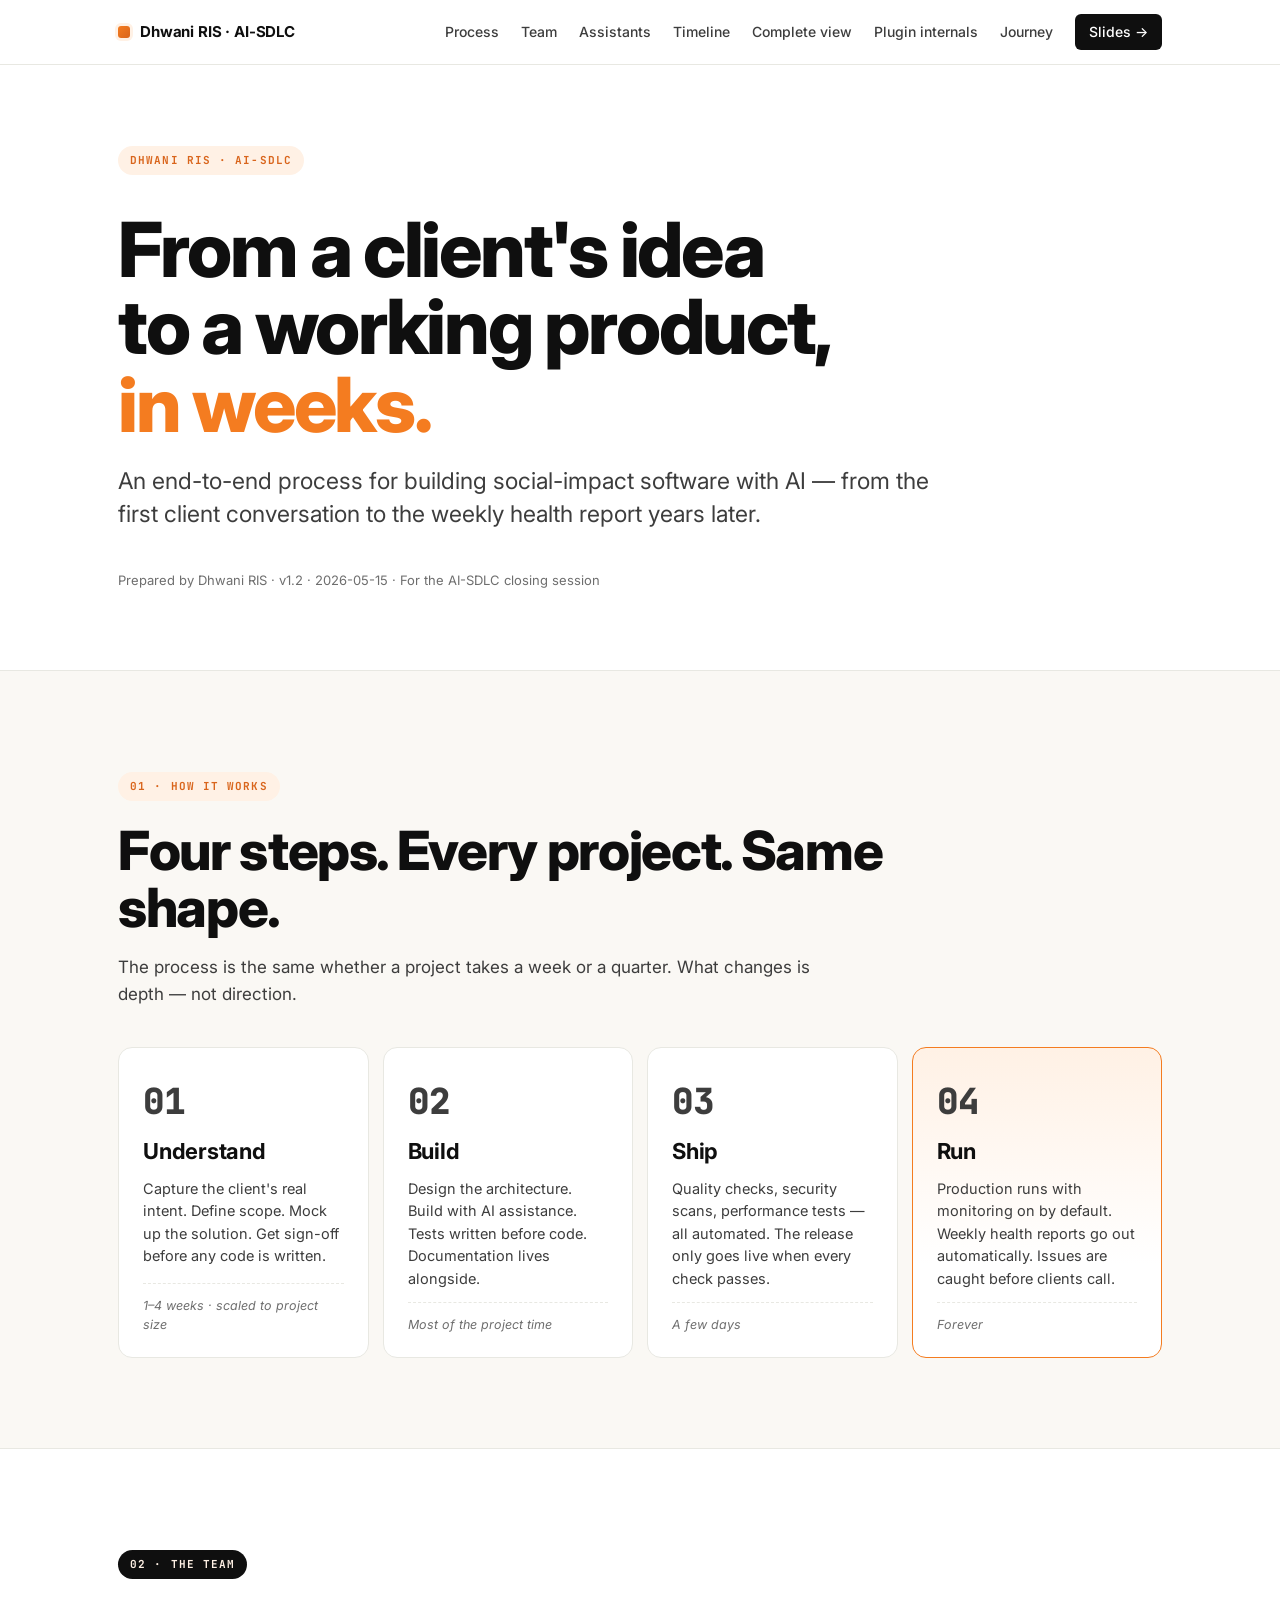
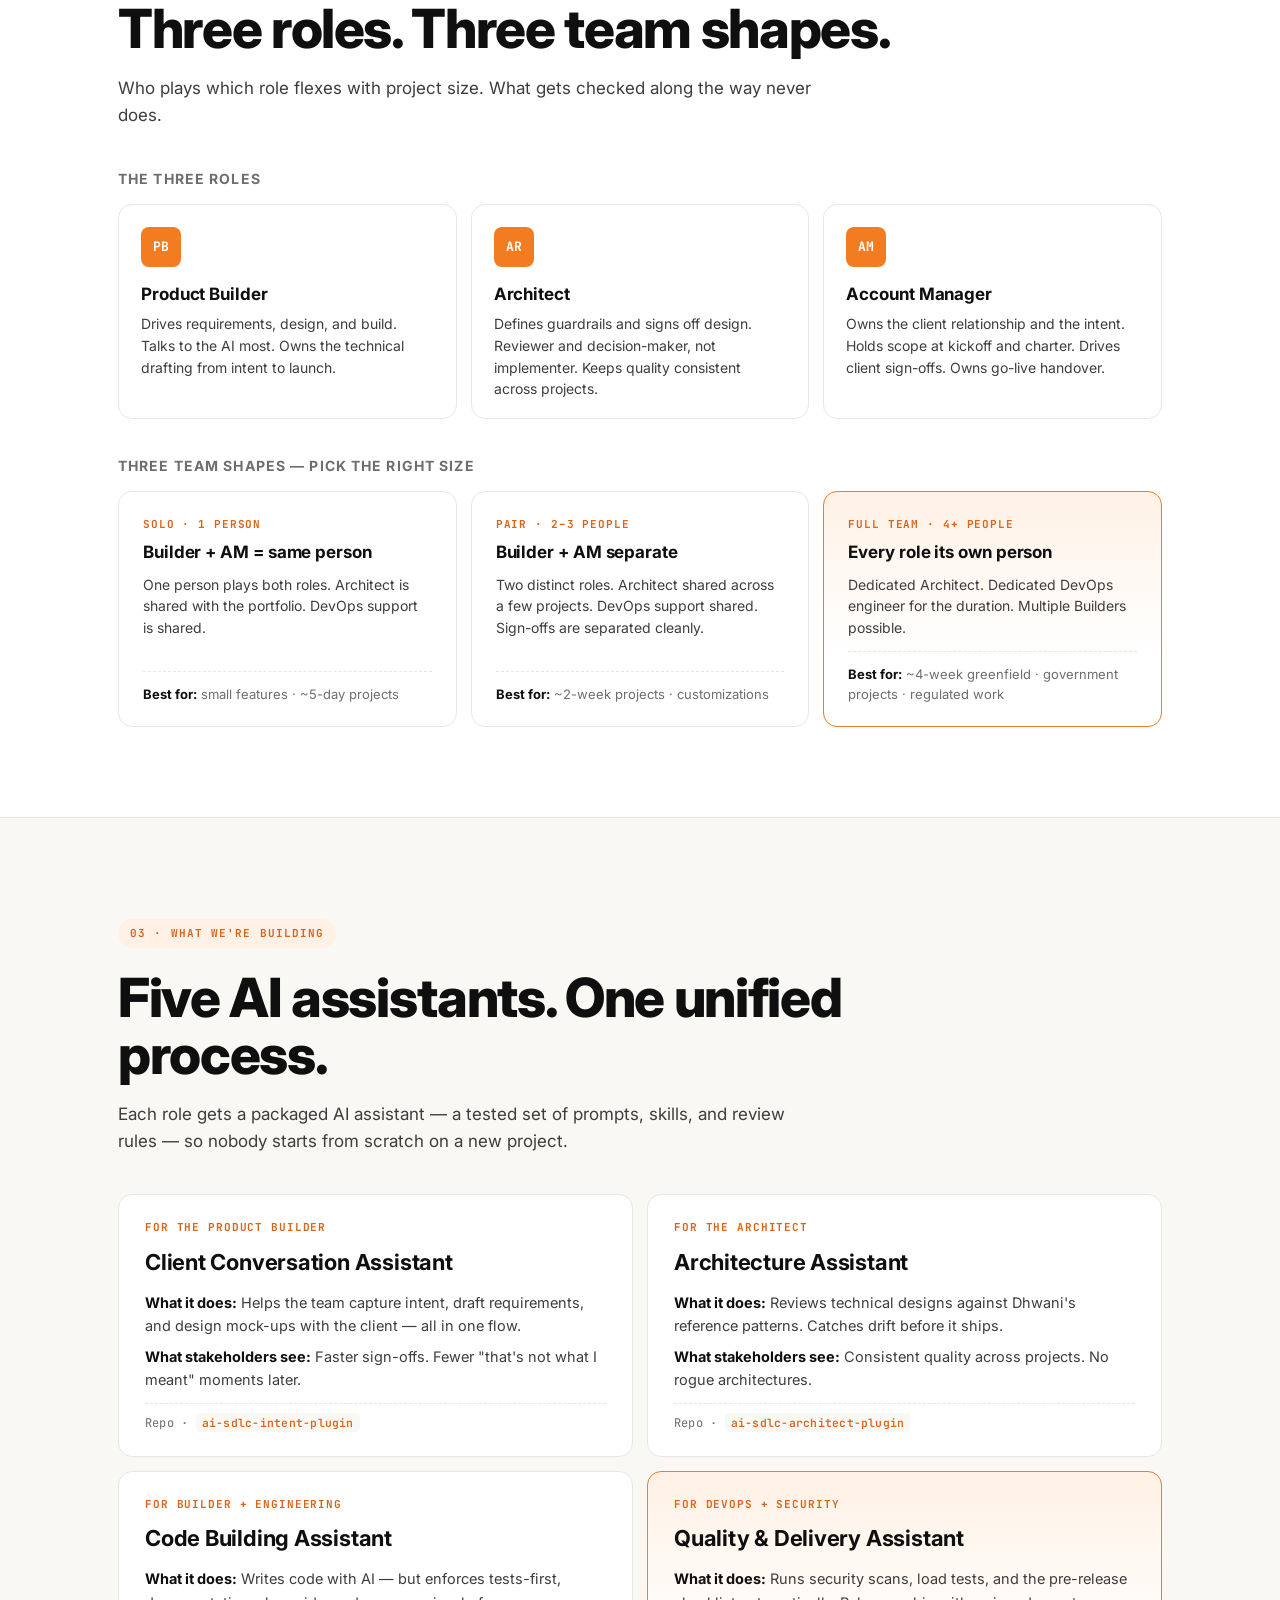
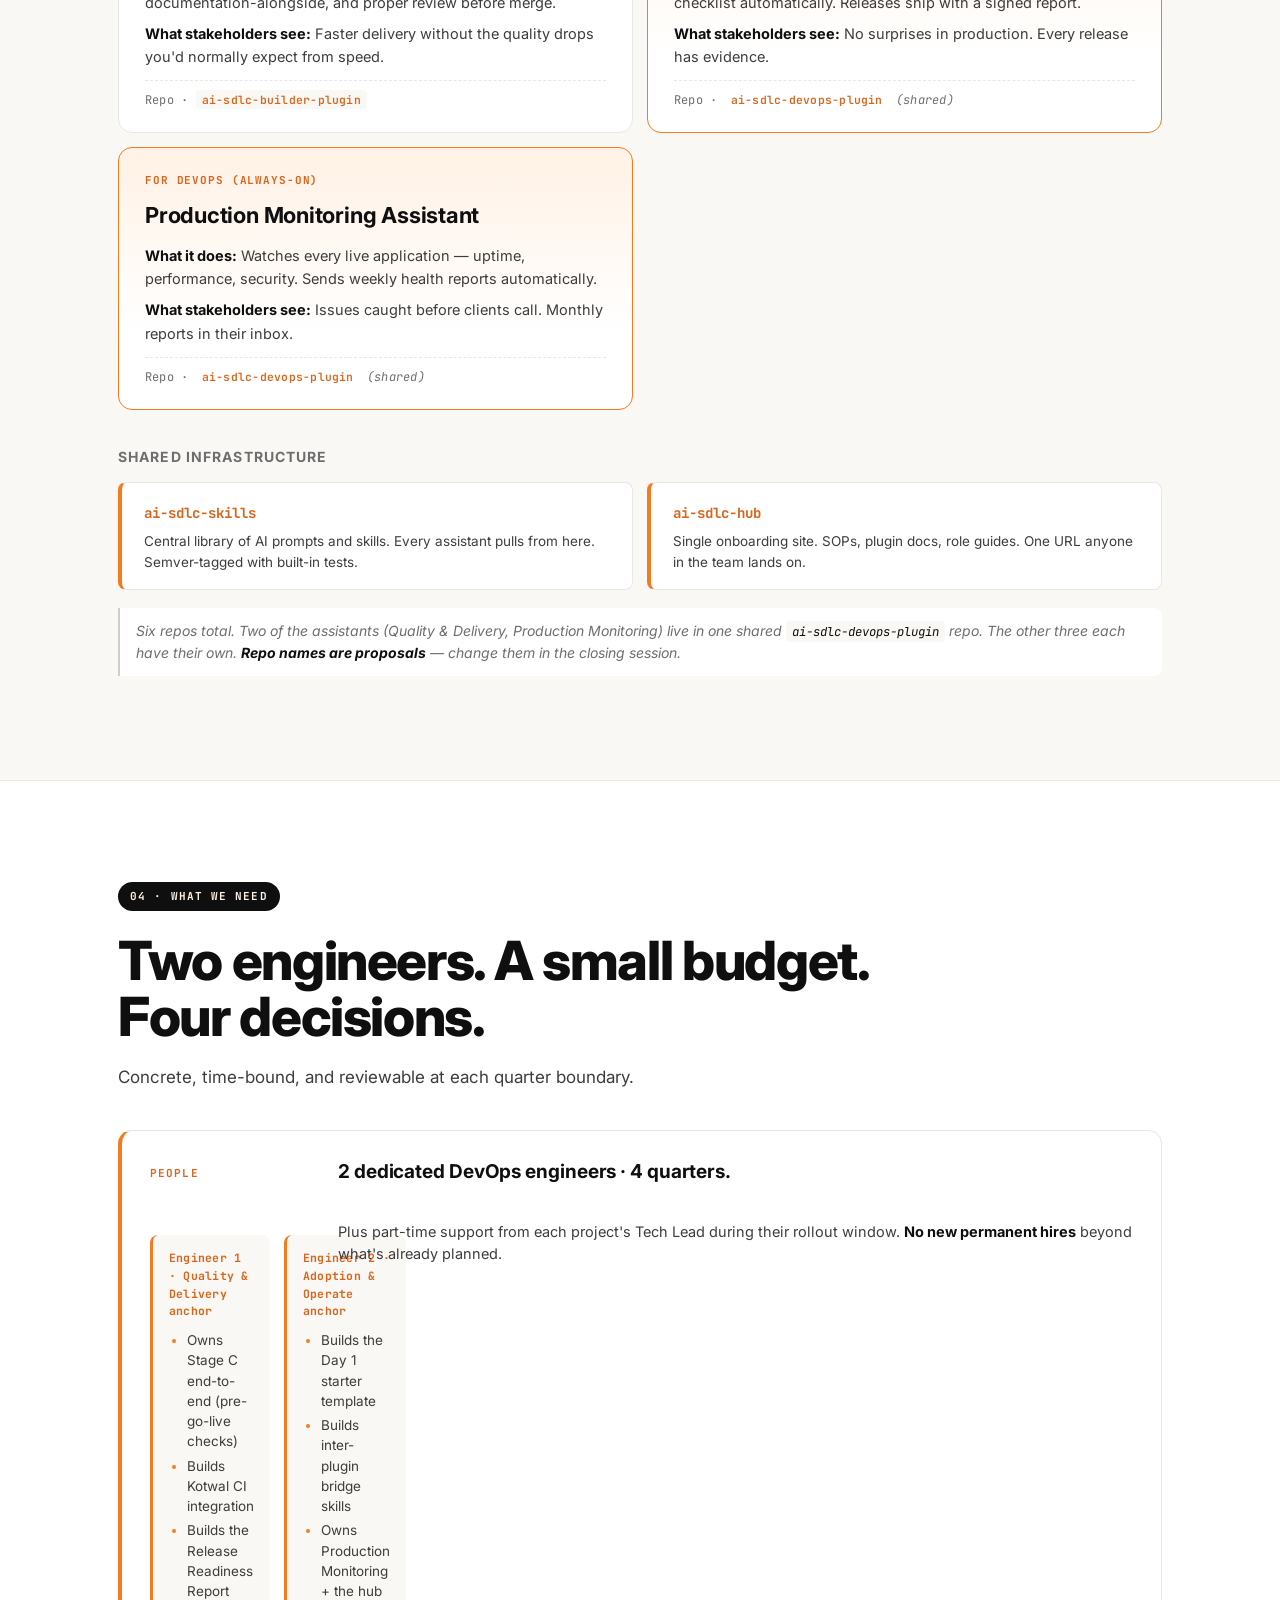
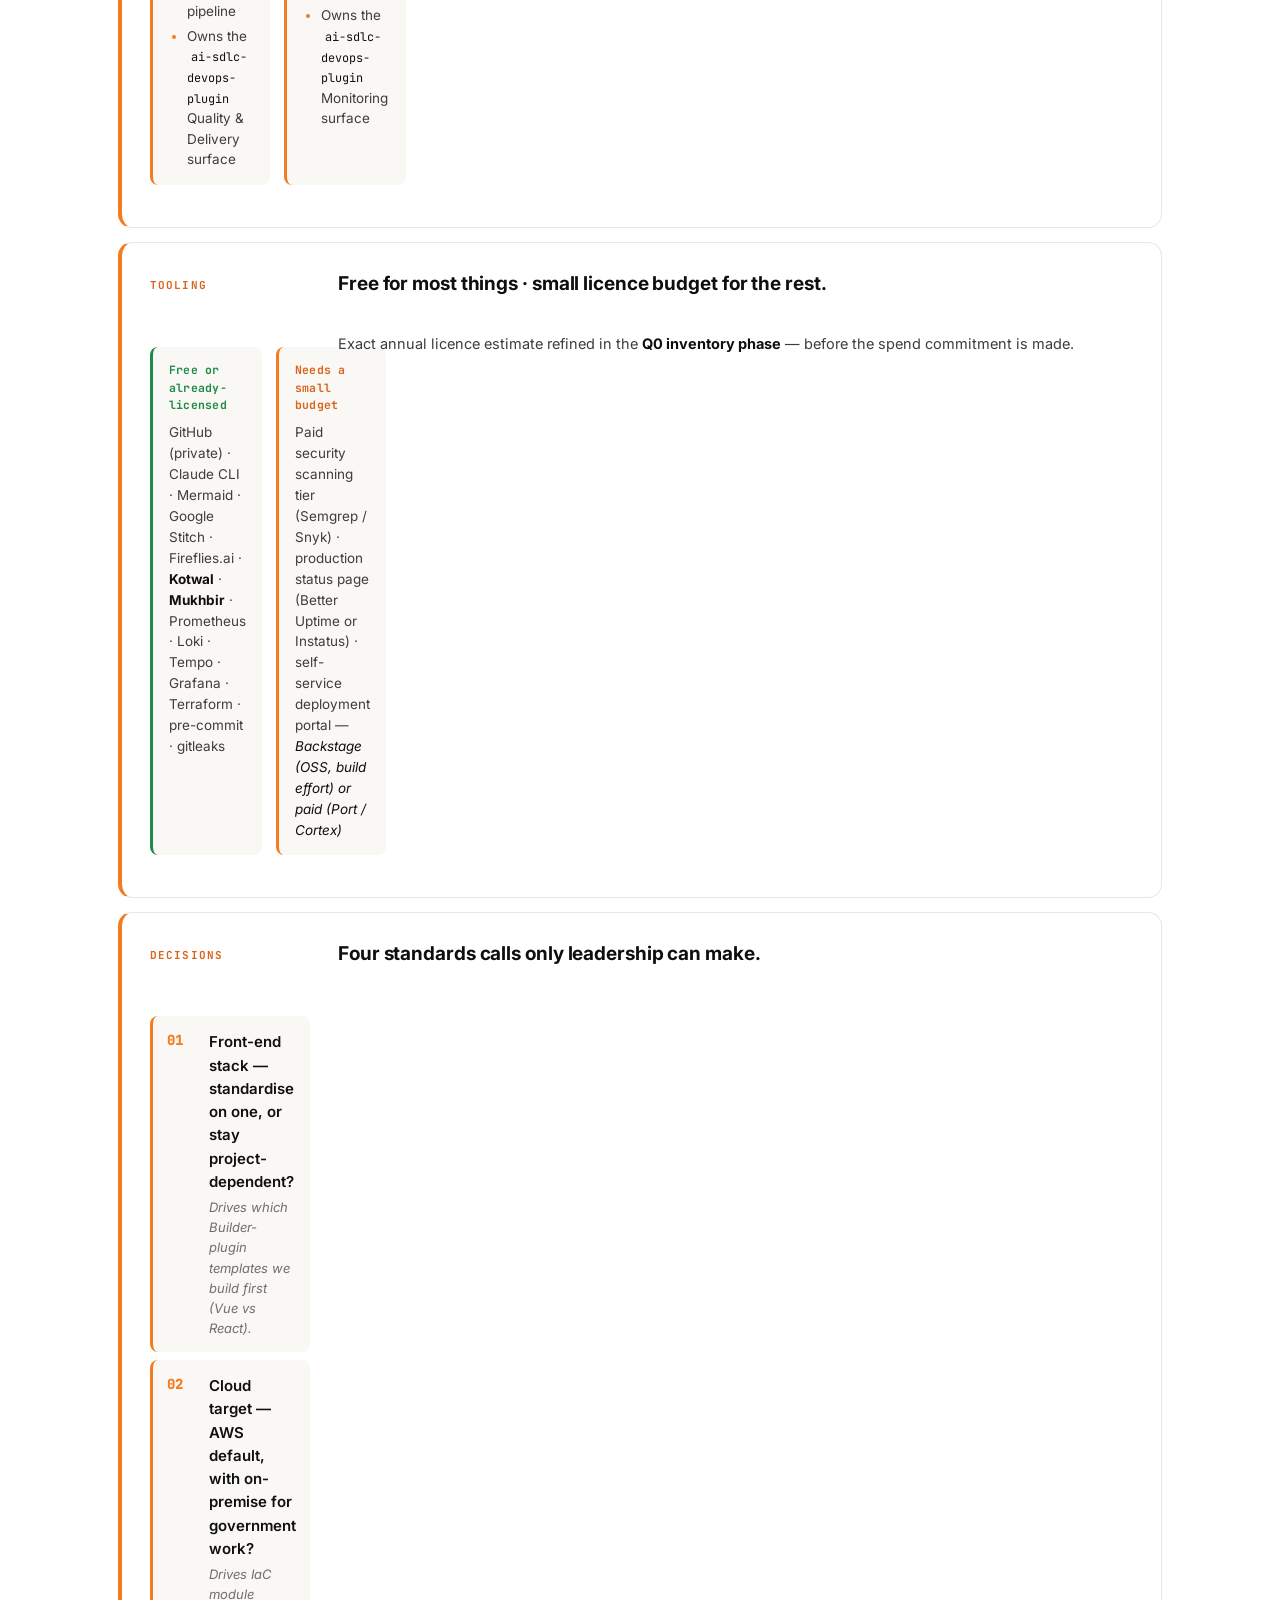
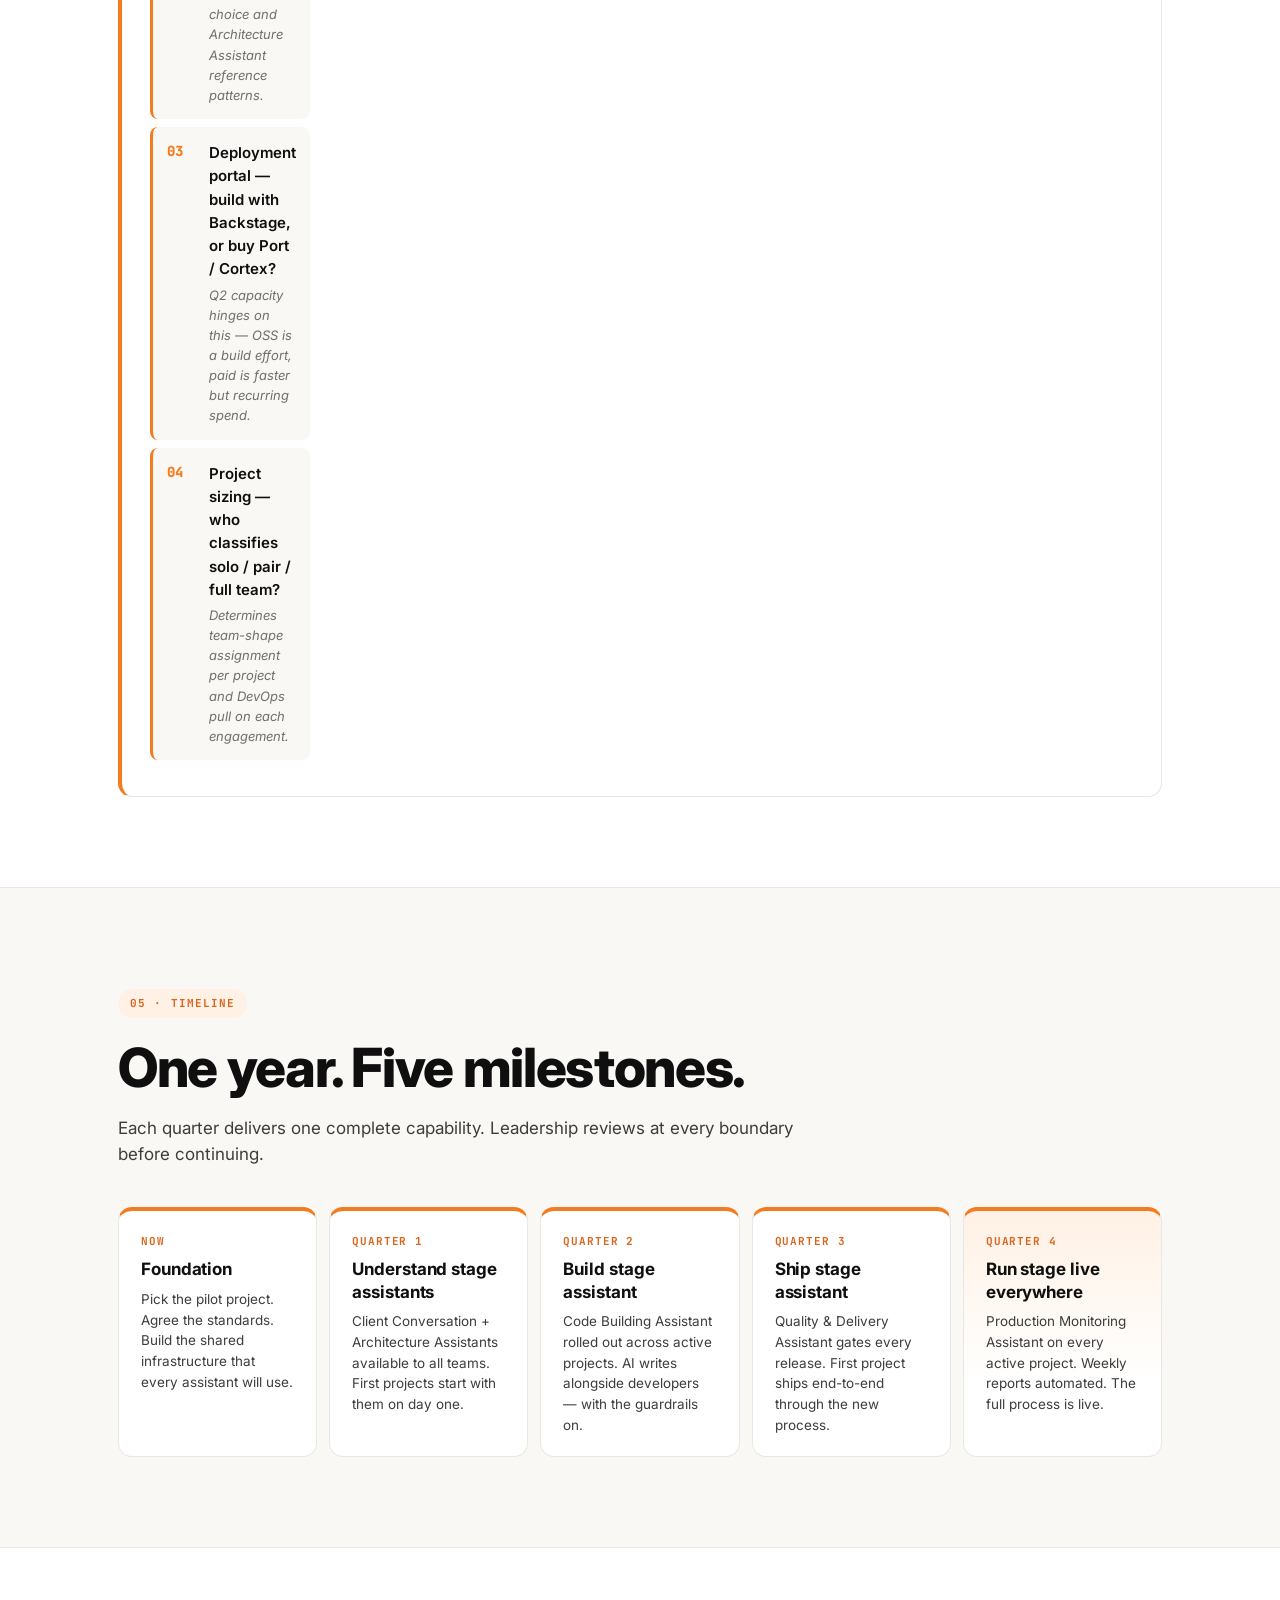
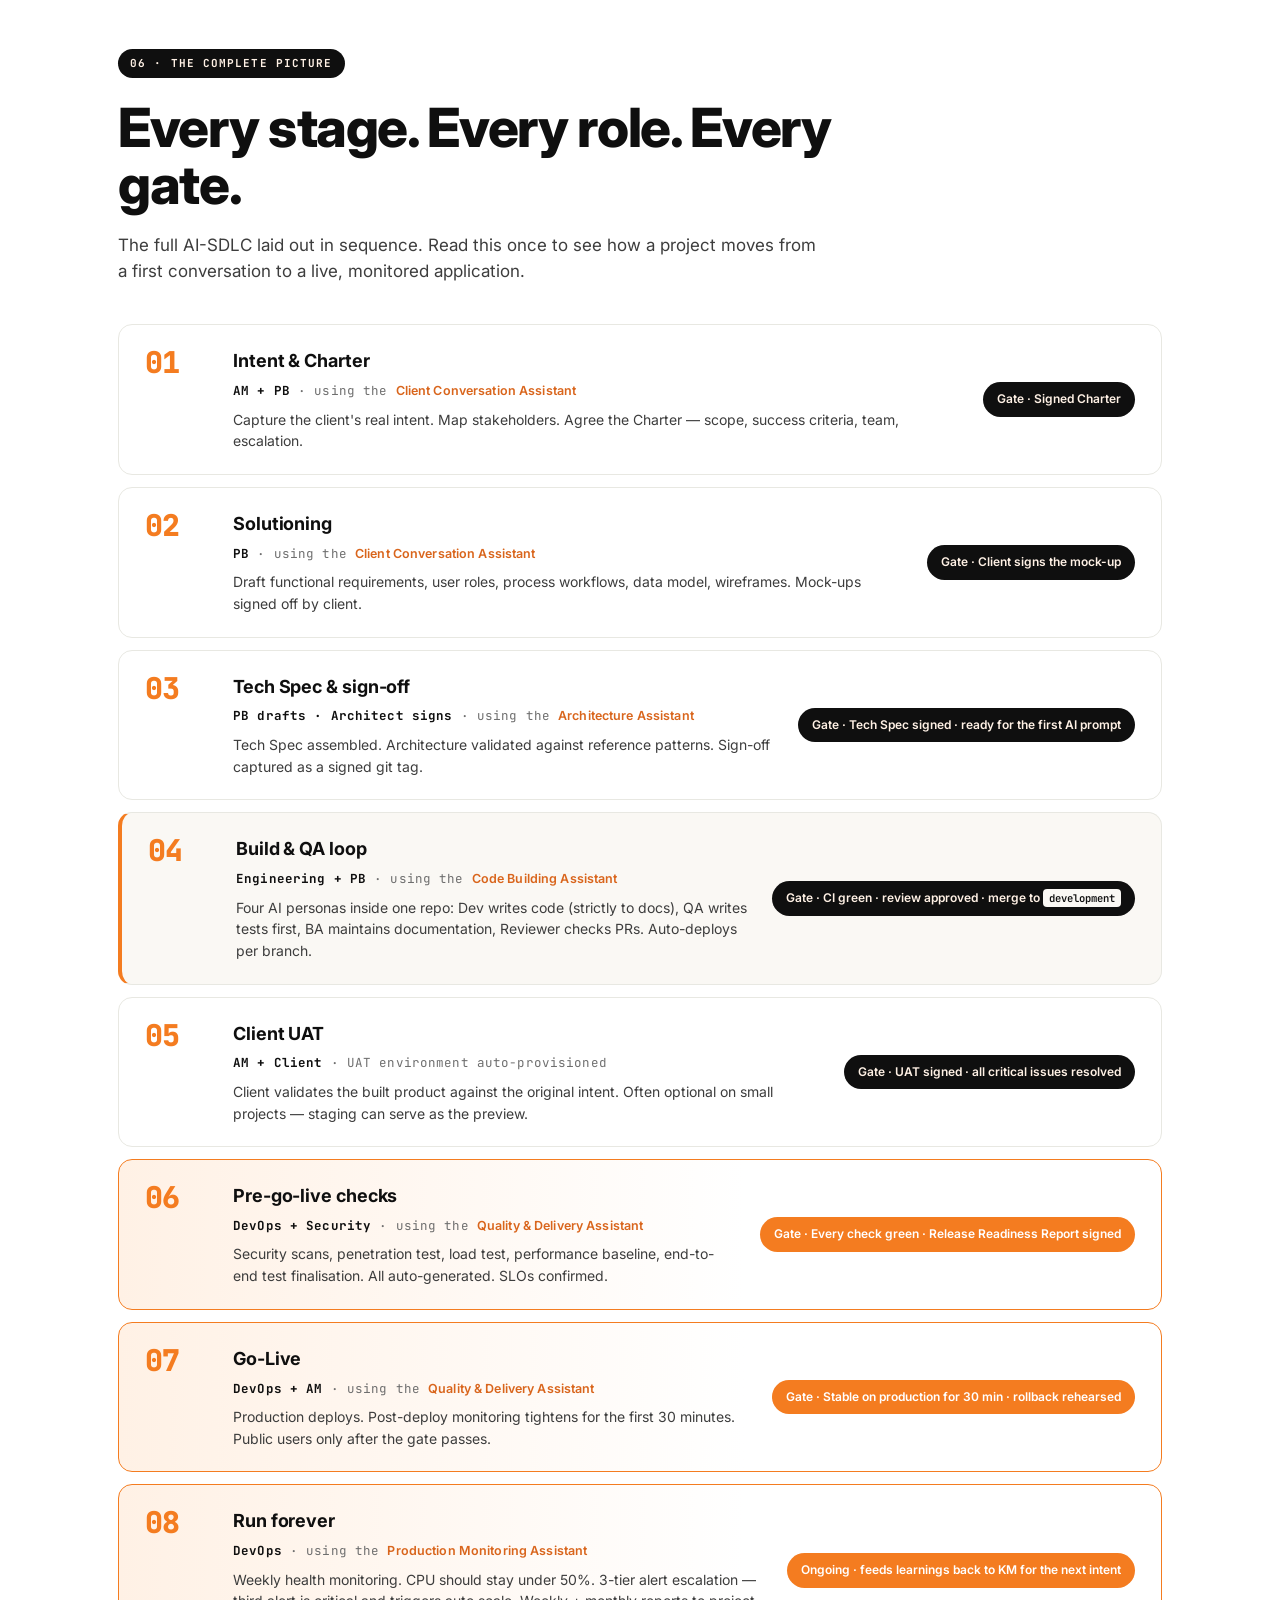
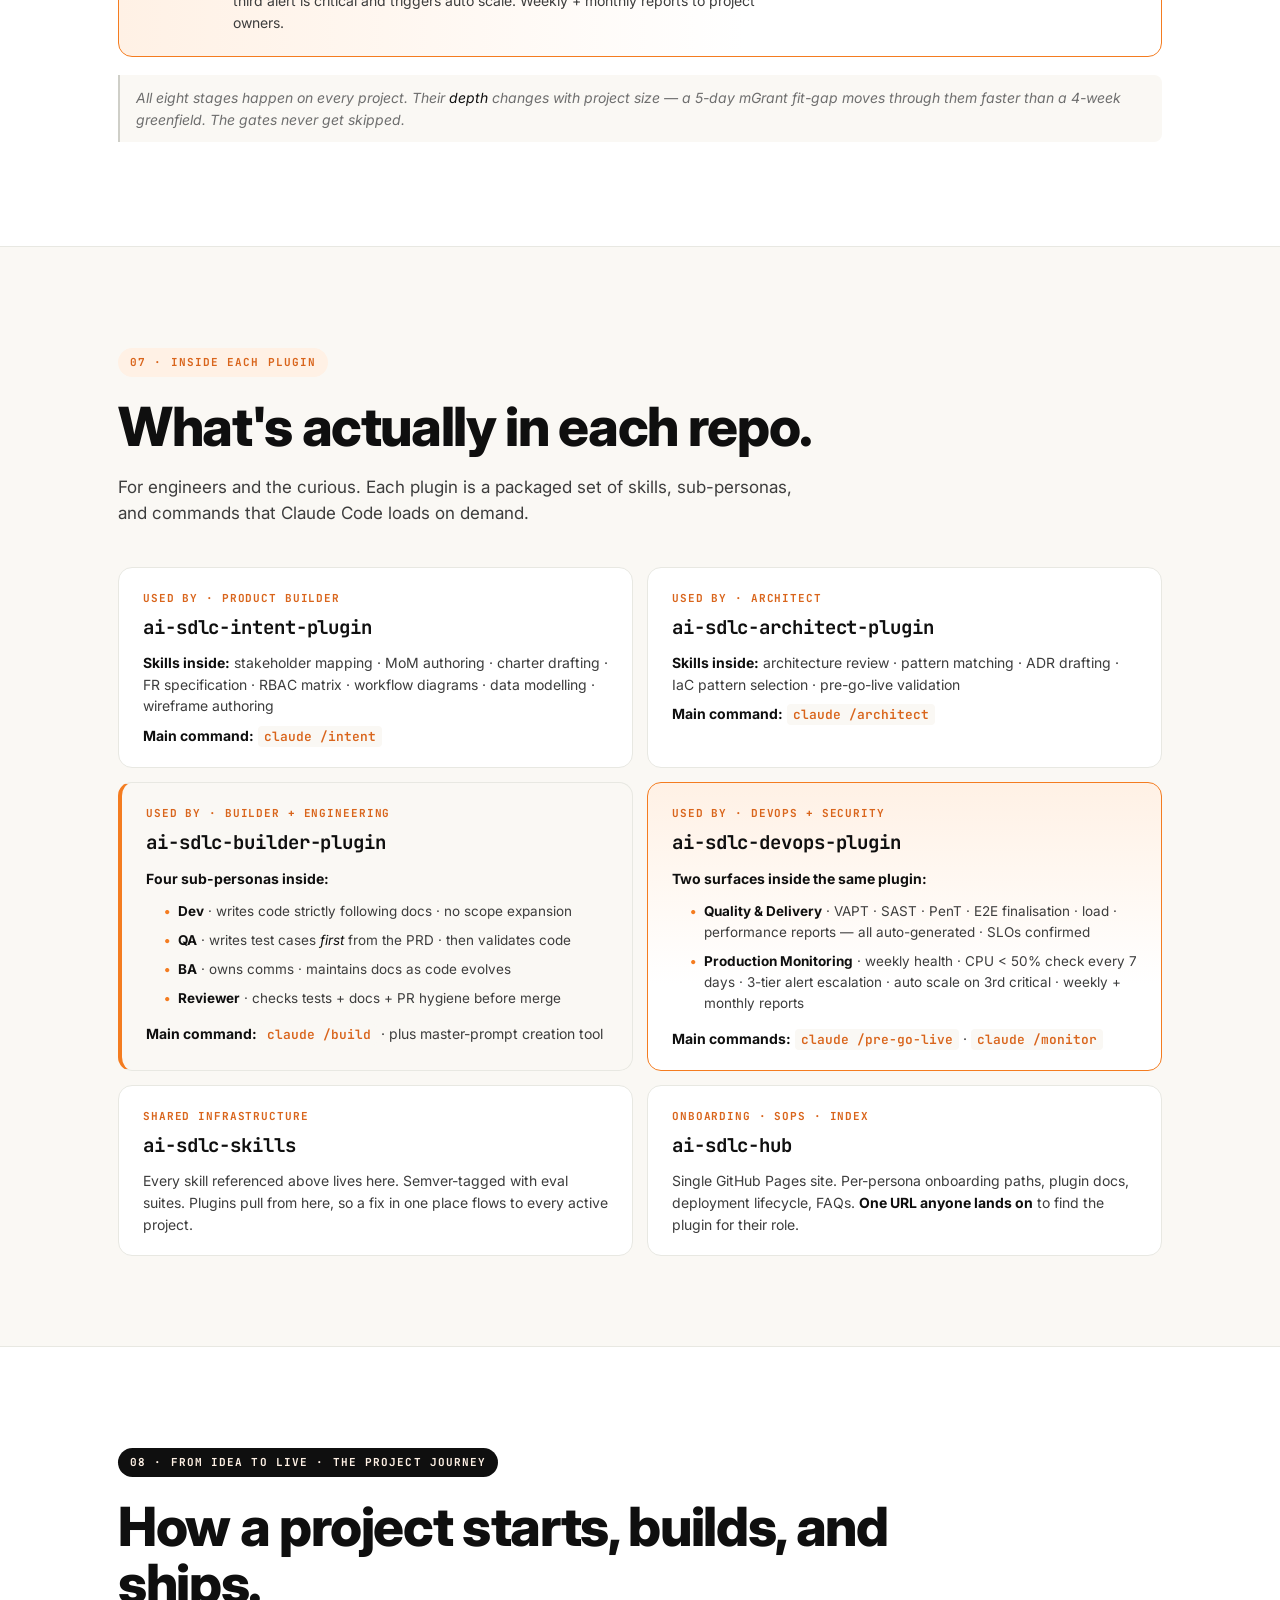
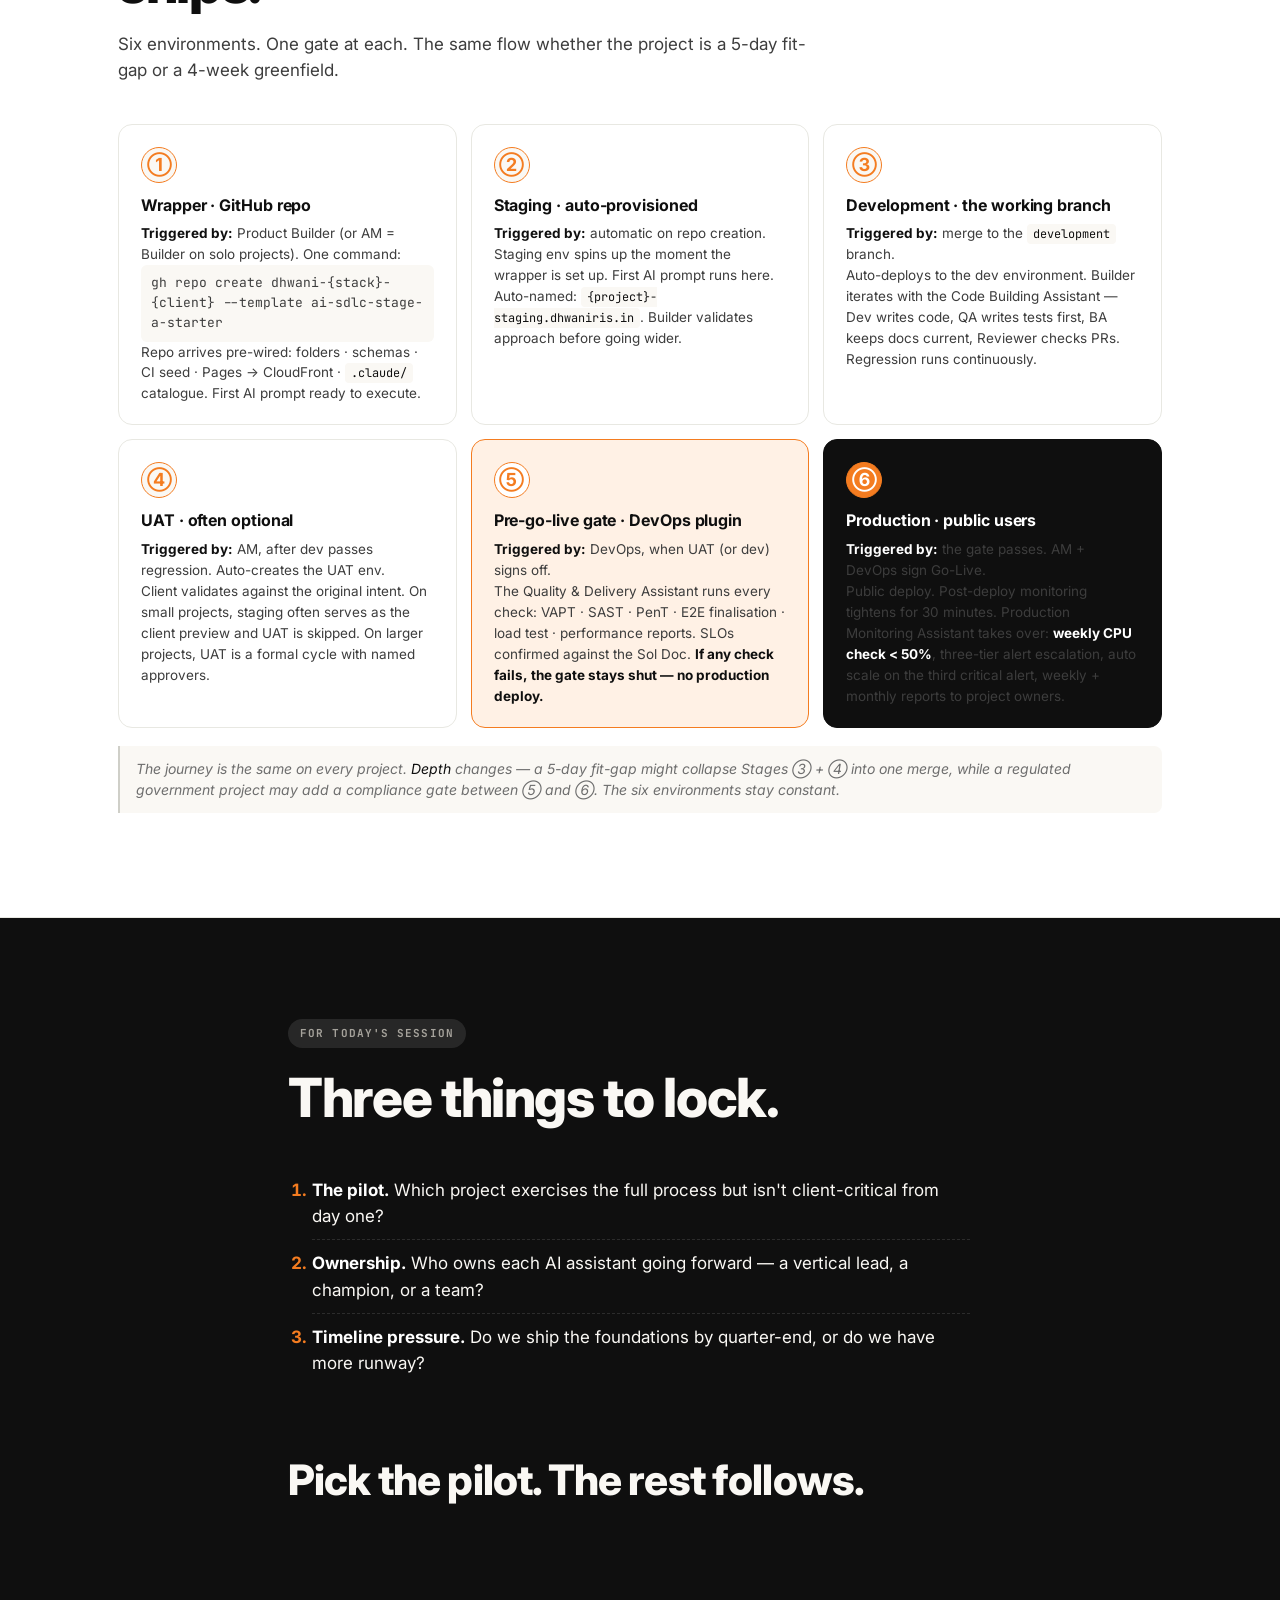
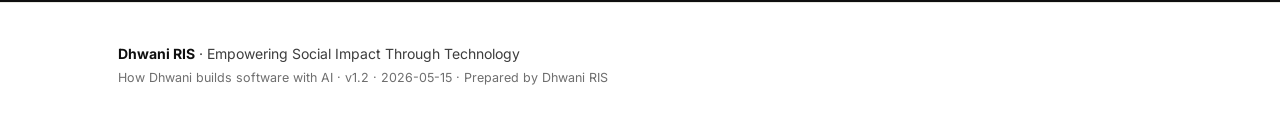
==== commit f0c6197e: "improve: sharpen Asks section with concrete structure Asks section was vague; tightened with concret" ====
--- a/index.html
+++ b/index.html
@@ -199,29 +199,76 @@
     <section class="band" id="asks">
       <div class="container">
         <p class="kicker kicker--dark">04 · What we need</p>
-        <h2>Two engineers. Four quarters. A few decisions.</h2>
+        <h2>Two engineers. A small budget. Four decisions.</h2>
+        <p class="sub">Concrete, time-bound, and reviewable at each quarter boundary.</p>
 
         <div class="asks">
+
           <article class="ask">
             <p class="ask__lbl">People</p>
-            <h3>2 dedicated DevOps engineers, for 4 quarters.</h3>
-            <p>Plus part-time support from each project's Tech Lead during the rollout window. No new permanent hires beyond what's already planned.</p>
-          </article>
+            <h3>2 dedicated DevOps engineers · 4 quarters.</h3>
+            <div class="ask-grid">
+              <div class="ask-grid__item">
+                <p class="ask-grid__role">Engineer 1 · Quality &amp; Delivery anchor</p>
+                <ul class="ask-grid__bullets">
+                  <li>Owns Stage C end-to-end (pre-go-live checks)</li>
+                  <li>Builds Kotwal CI integration</li>
+                  <li>Builds the Release Readiness Report pipeline</li>
+                  <li>Owns the <code>ai-sdlc-devops-plugin</code> Quality &amp; Delivery surface</li>
+                </ul>
+              </div>
+              <div class="ask-grid__item">
+                <p class="ask-grid__role">Engineer 2 · Adoption &amp; Operate anchor</p>
+                <ul class="ask-grid__bullets">
+                  <li>Builds the Day 1 starter template</li>
+                  <li>Builds inter-plugin bridge skills</li>
+                  <li>Owns Production Monitoring + the hub</li>
+                  <li>Owns the <code>ai-sdlc-devops-plugin</code> Monitoring surface</li>
+                </ul>
+              </div>
+            </div>
+            <p>Plus part-time support from each project's Tech Lead during their rollout window. <strong>No new permanent hires</strong> beyond what's already planned.</p>
+          </article>
+
           <article class="ask">
             <p class="ask__lbl">Tooling</p>
-            <h3>The core stack is free or already-licensed.</h3>
-            <p>A small budget is needed for security scanning, production monitoring, and a self-service deployment portal. Most of what we use is open source or already in our hands.</p>
-          </article>
+            <h3>Free for most things · small licence budget for the rest.</h3>
+            <div class="ask-split">
+              <div class="ask-split__col ask-split__col--free">
+                <p class="ask-split__lbl">Free or already-licensed</p>
+                <p>GitHub (private) · Claude CLI · Mermaid · Google Stitch · Fireflies.ai · <strong>Kotwal</strong> · <strong>Mukhbir</strong> · Prometheus · Loki · Tempo · Grafana · Terraform · pre-commit · gitleaks</p>
+              </div>
+              <div class="ask-split__col ask-split__col--paid">
+                <p class="ask-split__lbl">Needs a small budget</p>
+                <p>Paid security scanning tier (Semgrep / Snyk) · production status page (Better Uptime or Instatus) · self-service deployment portal — <em>Backstage (OSS, build effort) or paid (Port / Cortex)</em></p>
+              </div>
+            </div>
+            <p>Exact annual licence estimate refined in the <strong>Q0 inventory phase</strong> — before the spend commitment is made.</p>
+          </article>
+
           <article class="ask">
             <p class="ask__lbl">Decisions</p>
             <h3>Four standards calls only leadership can make.</h3>
-            <ul class="ask__list">
-              <li>Front-end stack — standardise on one, or keep it project-dependent?</li>
-              <li>Cloud target — AWS as the default, with on-premise for government work?</li>
-              <li>Build our own deployment portal, or buy a ready platform?</li>
-              <li>Who classifies project size (solo / pair / full team) — PM, Tech Lead, or DevOps?</li>
-            </ul>
-          </article>
+            <ol class="decisions">
+              <li>
+                <p class="decisions__q">Front-end stack — standardise on one, or stay project-dependent?</p>
+                <p class="decisions__why">Drives which Builder-plugin templates we build first (Vue vs React).</p>
+              </li>
+              <li>
+                <p class="decisions__q">Cloud target — AWS default, with on-premise for government work?</p>
+                <p class="decisions__why">Drives IaC module choice and Architecture Assistant reference patterns.</p>
+              </li>
+              <li>
+                <p class="decisions__q">Deployment portal — build with Backstage, or buy Port / Cortex?</p>
+                <p class="decisions__why">Q2 capacity hinges on this — OSS is a build effort, paid is faster but recurring spend.</p>
+              </li>
+              <li>
+                <p class="decisions__q">Project sizing — who classifies solo / pair / full team?</p>
+                <p class="decisions__why">Determines team-shape assignment per project and DevOps pull on each engagement.</p>
+              </li>
+            </ol>
+          </article>
+
         </div>
       </div>
     </section>
--- a/assets/css/styles.css
+++ b/assets/css/styles.css
@@ -1130,6 +1130,115 @@
 .ask__list li { padding: 3px 0; }
 .ask__list li::marker { color: var(--orange); font-weight: 700; }
 
+/* ── Ask · People split into two engineer roles ────── */
+.ask-grid {
+  display: grid;
+  grid-template-columns: repeat(2, 1fr);
+  gap: 14px;
+  margin: 14px 0 14px;
+}
+.ask-grid__item {
+  padding: 14px 16px;
+  background: var(--bg-alt);
+  border-radius: var(--radius-sm);
+  border-left: 3px solid var(--orange);
+}
+.ask-grid__role {
+  margin: 0 0 8px !important;
+  font-family: var(--font-mono);
+  font-size: 11.5px !important;
+  font-weight: 700;
+  color: var(--orange-dark) !important;
+  letter-spacing: 0.02em;
+}
+.ask-grid__bullets {
+  margin: 0;
+  padding-left: 18px;
+  font-size: 13.5px;
+  color: var(--ink-2);
+  line-height: 1.5;
+}
+.ask-grid__bullets li { padding: 2px 0; }
+.ask-grid__bullets li::marker { color: var(--orange); font-weight: 700; }
+.ask-grid__bullets code { font-size: 0.88em; padding: 1px 4px; }
+
+/* ── Ask · Tooling free vs paid ────────────────────── */
+.ask-split {
+  display: grid;
+  grid-template-columns: repeat(2, 1fr);
+  gap: 14px;
+  margin: 14px 0 14px;
+}
+.ask-split__col {
+  padding: 14px 16px;
+  border-radius: var(--radius-sm);
+  background: var(--bg-alt);
+}
+.ask-split__col--free {
+  border-left: 3px solid #1f8a4a;
+}
+.ask-split__col--paid {
+  border-left: 3px solid var(--orange);
+}
+.ask-split__lbl {
+  margin: 0 0 8px !important;
+  font-family: var(--font-mono);
+  font-size: 11.5px !important;
+  font-weight: 700;
+  letter-spacing: 0.02em;
+}
+.ask-split__col--free .ask-split__lbl { color: #1f8a4a !important; }
+.ask-split__col--paid .ask-split__lbl { color: var(--orange-dark) !important; }
+.ask-split__col p:not(.ask-split__lbl) {
+  margin: 0;
+  font-size: 13.5px;
+  color: var(--ink-2);
+  line-height: 1.55;
+}
+
+/* ── Ask · Decisions with reasons ──────────────────── */
+.decisions {
+  margin: 14px 0 0;
+  padding: 0;
+  list-style: none;
+  counter-reset: decision;
+}
+.decisions li {
+  position: relative;
+  padding: 14px 16px 14px 56px;
+  margin-bottom: 8px;
+  background: var(--bg-alt);
+  border-radius: var(--radius-sm);
+  border-left: 3px solid var(--orange);
+  counter-increment: decision;
+}
+.decisions li::before {
+  content: counter(decision, decimal-leading-zero);
+  position: absolute;
+  left: 14px;
+  top: 14px;
+  font-family: var(--font-mono);
+  font-size: 14px;
+  font-weight: 800;
+  color: var(--orange);
+  width: 28px;
+  text-align: left;
+}
+.decisions__q {
+  margin: 0 0 4px !important;
+  font-size: 15px !important;
+  font-weight: 600 !important;
+  color: var(--ink) !important;
+  line-height: 1.45;
+}
+.decisions__why {
+  margin: 0 !important;
+  font-size: 13px !important;
+  color: var(--muted) !important;
+  line-height: 1.5;
+  font-style: italic;
+}
+
 /* ── Open questions ────────────────────────────────── */
 .qs {
   /* shared with .qs above for Adopt — context separates */
@@ -1195,6 +1304,8 @@
   .assistants { grid-template-columns: 1fr; }
   .timeline { grid-template-columns: 1fr; }
   .shared-repos { grid-template-columns: 1fr; }
+  .ask-grid { grid-template-columns: 1fr; }
+  .ask-split { grid-template-columns: 1fr; }
   .flow-step {
     grid-template-columns: 1fr;
     gap: 12px;
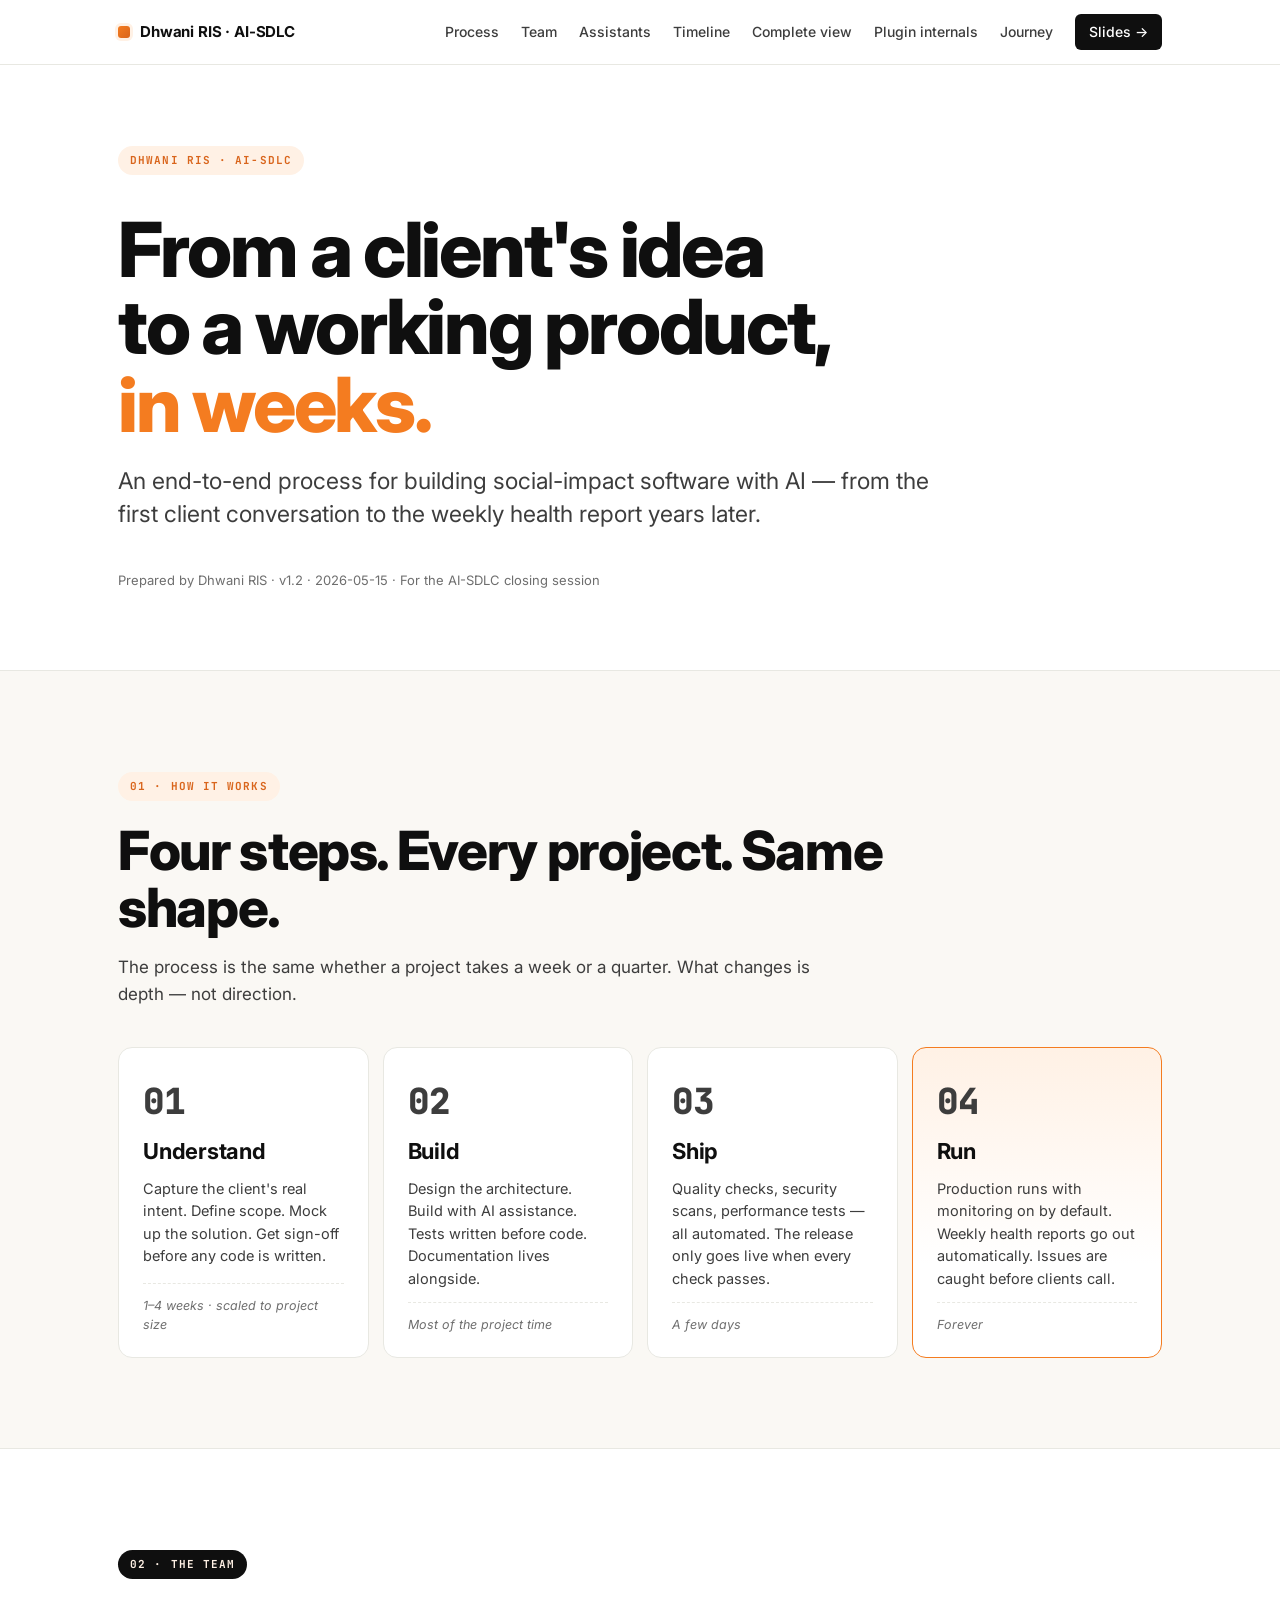
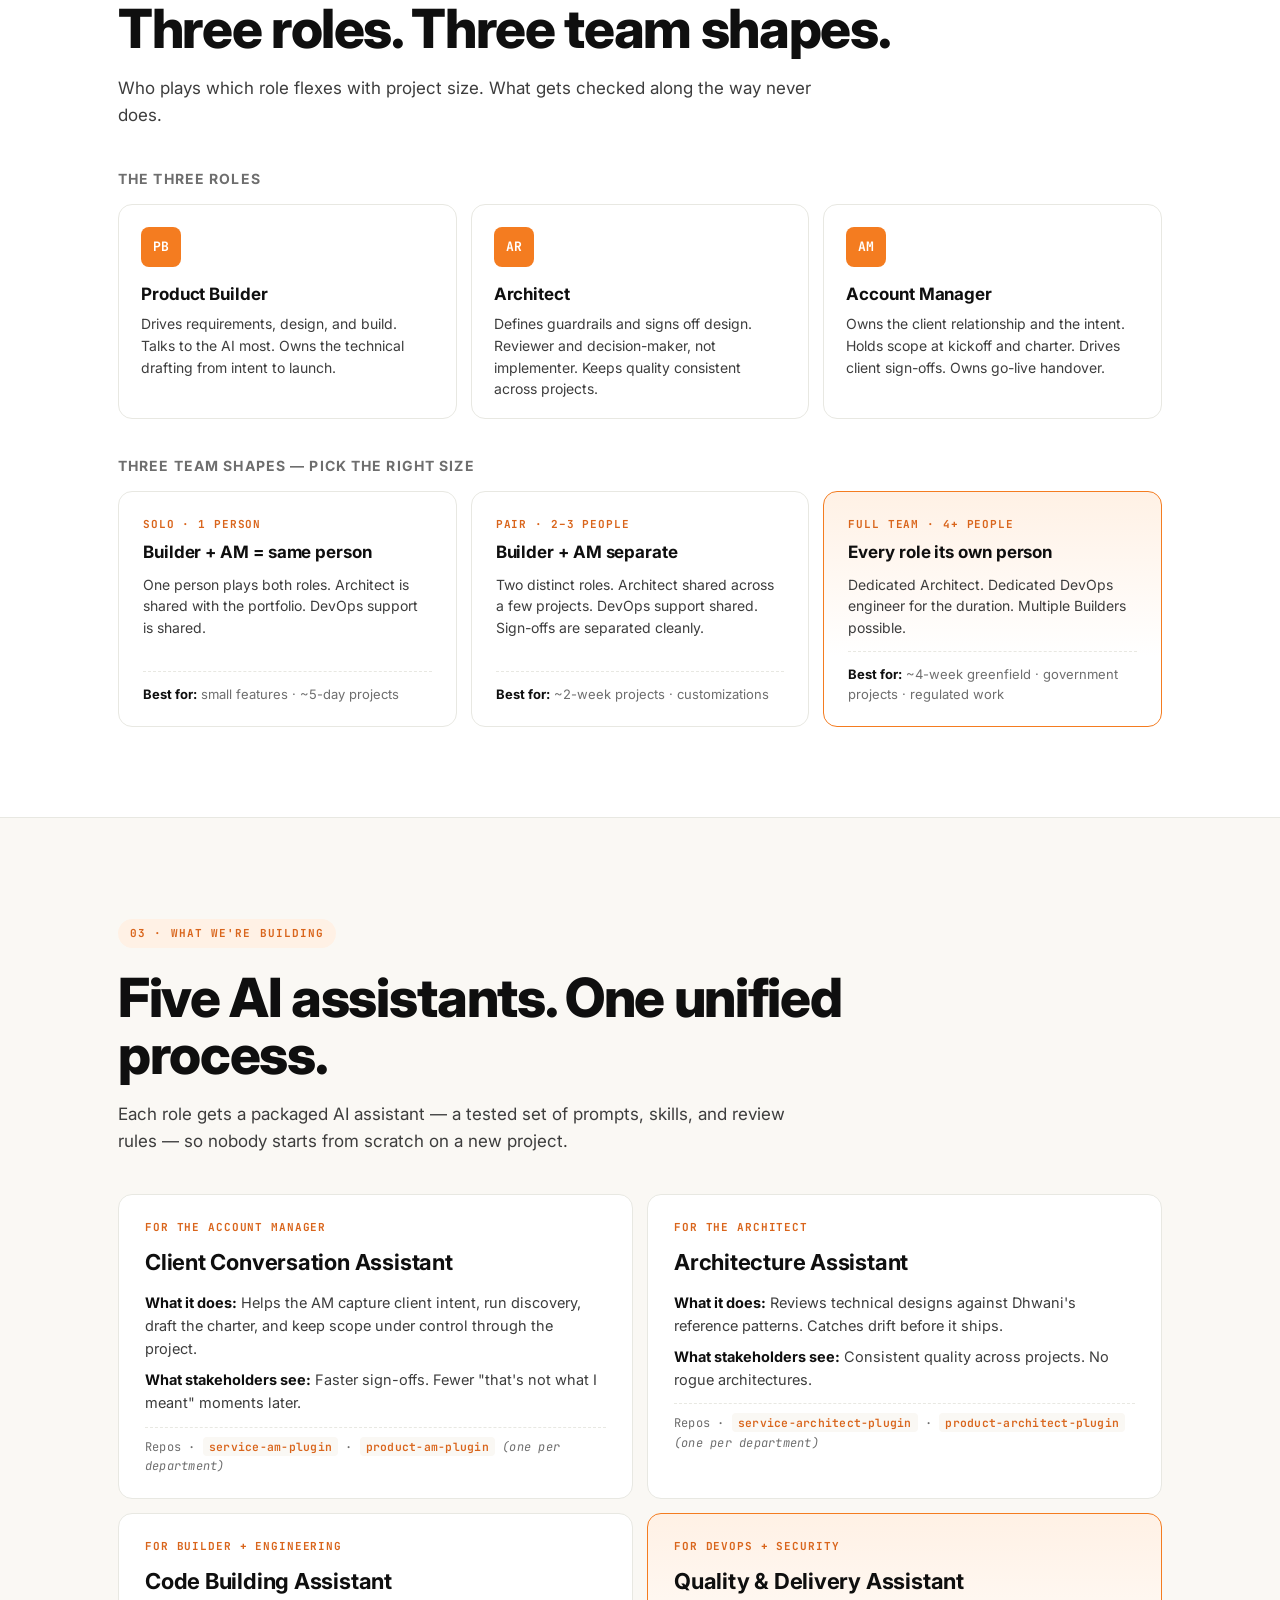
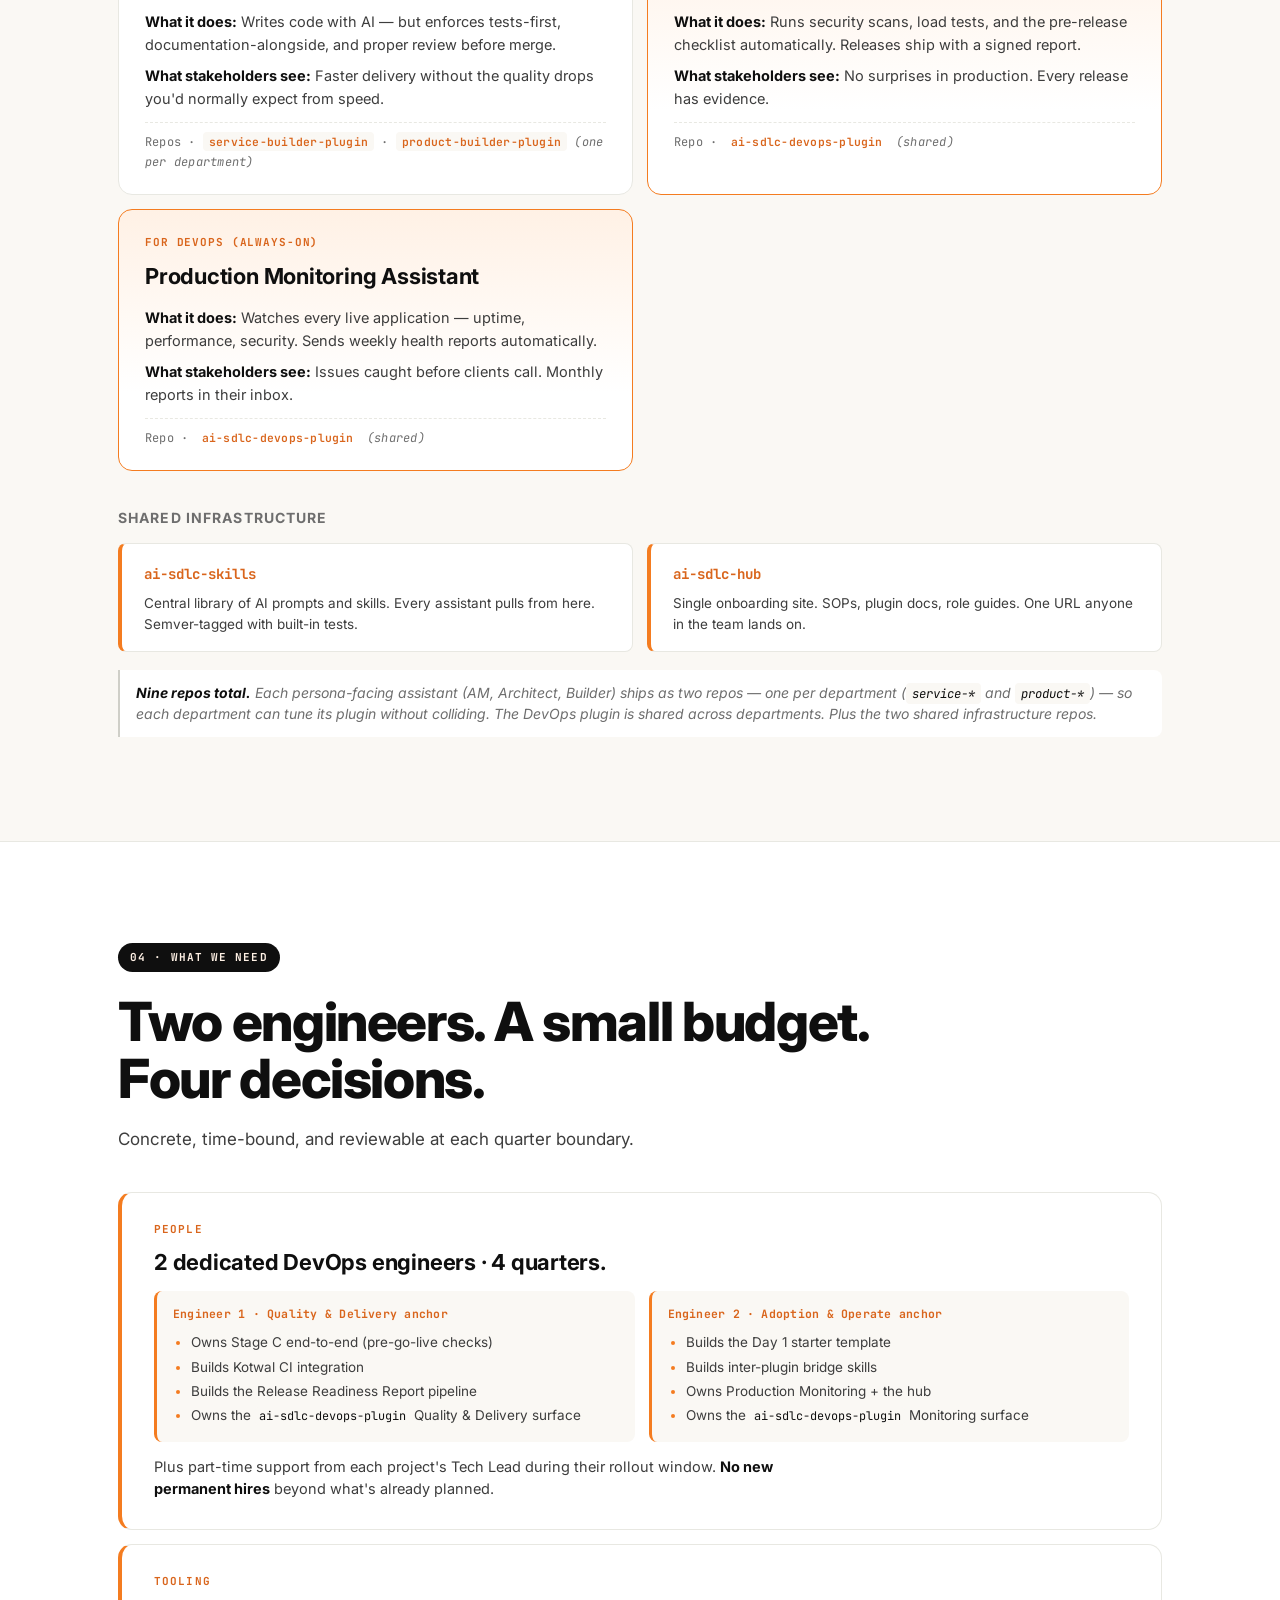
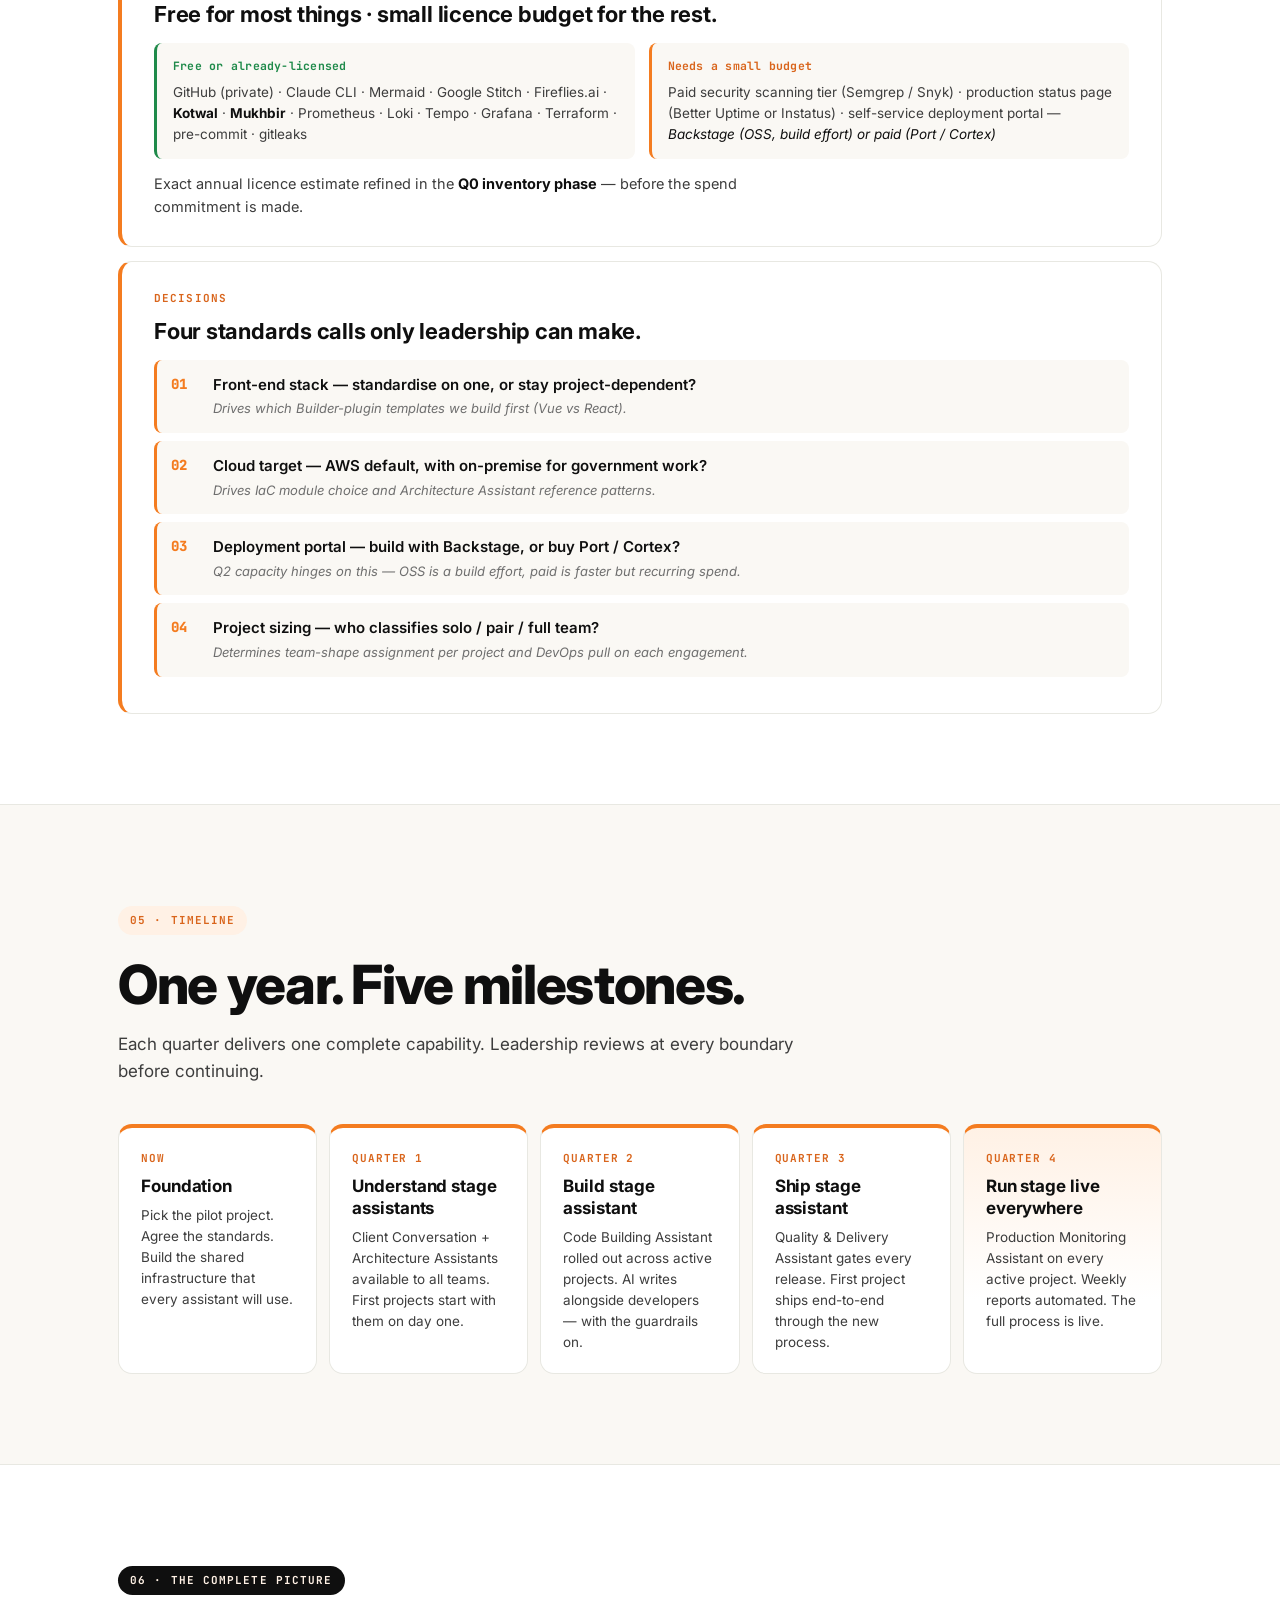
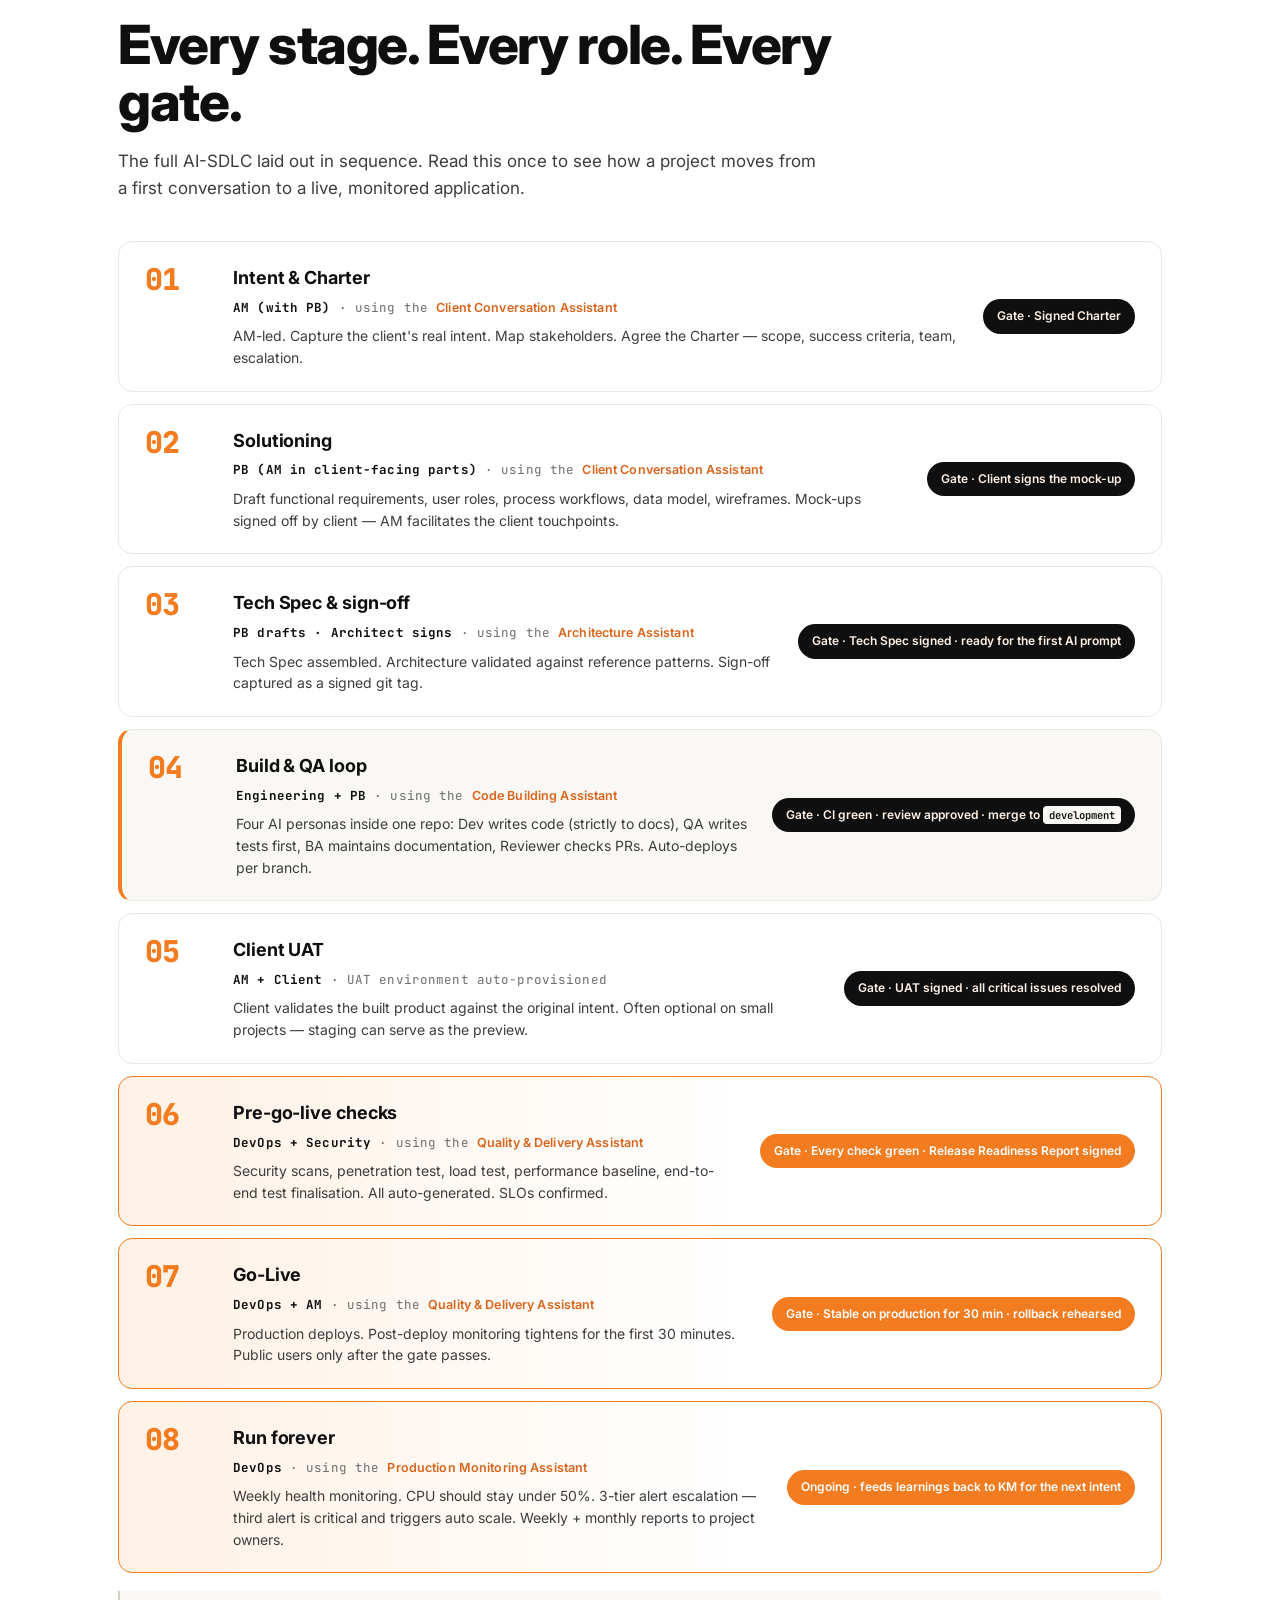
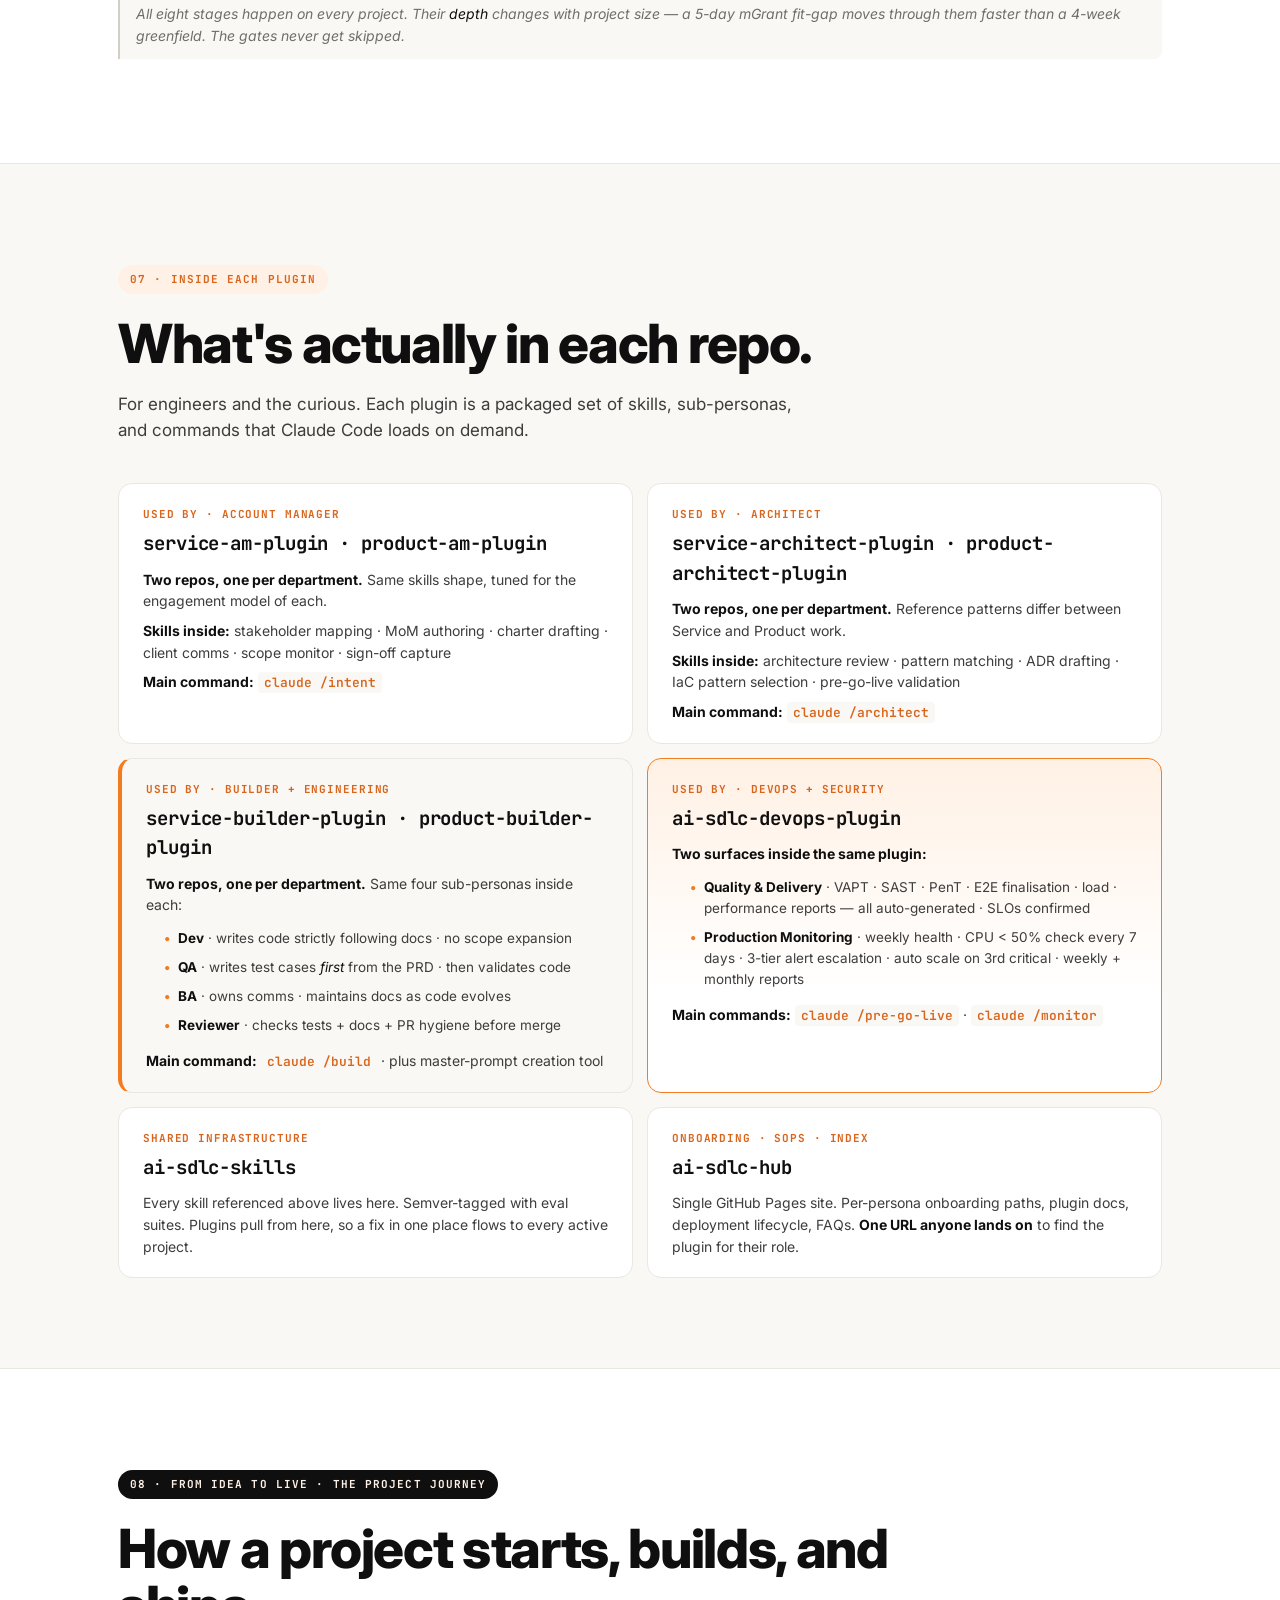
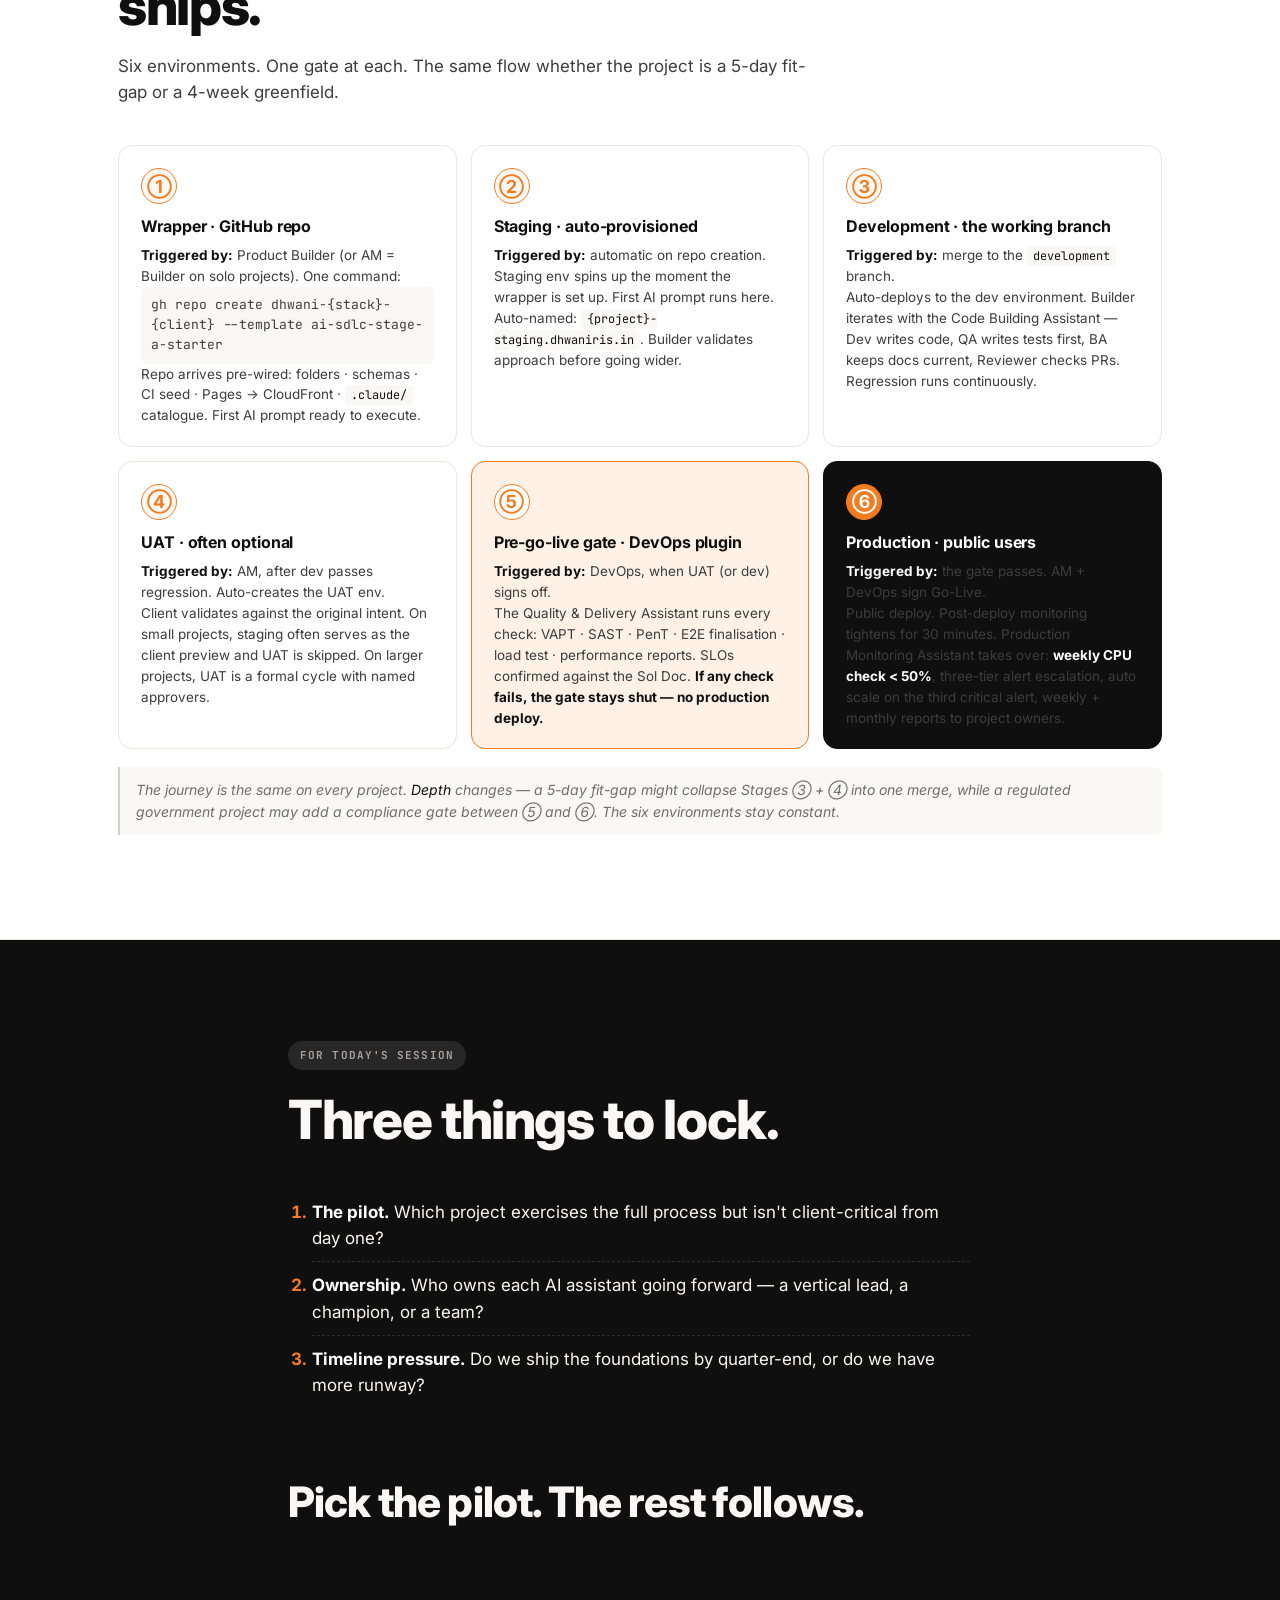
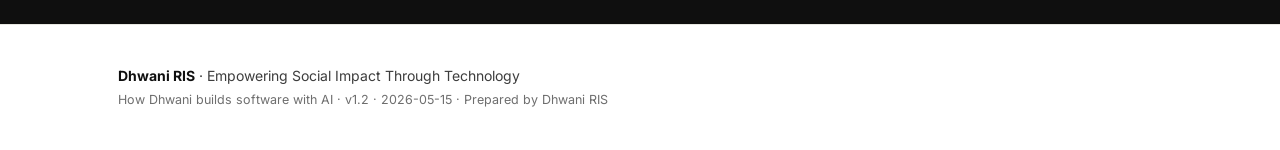
==== commit b394a822: "feat: AM-led intent + department-scoped repo naming Per Ankit's ask: - Client Conversation Assistant" ====
--- a/index.html
+++ b/index.html
@@ -139,11 +139,11 @@
 
         <div class="assistants">
           <article class="assistant">
-            <p class="assistant__role">For the Product Builder</p>
+            <p class="assistant__role">For the Account Manager</p>
             <h3>Client Conversation Assistant</h3>
-            <p><strong>What it does:</strong> Helps the team capture intent, draft requirements, and design mock-ups with the client — all in one flow.</p>
+            <p><strong>What it does:</strong> Helps the AM capture client intent, run discovery, draft the charter, and keep scope under control through the project.</p>
             <p><strong>What stakeholders see:</strong> Faster sign-offs. Fewer "that's not what I meant" moments later.</p>
-            <p class="assistant__repo">Repo · <code>ai-sdlc-intent-plugin</code></p>
+            <p class="assistant__repo">Repos · <code>service-am-plugin</code> · <code>product-am-plugin</code> <em>(one per department)</em></p>
           </article>
 
           <article class="assistant">
@@ -151,7 +151,7 @@
             <h3>Architecture Assistant</h3>
             <p><strong>What it does:</strong> Reviews technical designs against Dhwani's reference patterns. Catches drift before it ships.</p>
             <p><strong>What stakeholders see:</strong> Consistent quality across projects. No rogue architectures.</p>
-            <p class="assistant__repo">Repo · <code>ai-sdlc-architect-plugin</code></p>
+            <p class="assistant__repo">Repos · <code>service-architect-plugin</code> · <code>product-architect-plugin</code> <em>(one per department)</em></p>
           </article>
 
           <article class="assistant">
@@ -159,7 +159,7 @@
             <h3>Code Building Assistant</h3>
             <p><strong>What it does:</strong> Writes code with AI — but enforces tests-first, documentation-alongside, and proper review before merge.</p>
             <p><strong>What stakeholders see:</strong> Faster delivery without the quality drops you'd normally expect from speed.</p>
-            <p class="assistant__repo">Repo · <code>ai-sdlc-builder-plugin</code></p>
+            <p class="assistant__repo">Repos · <code>service-builder-plugin</code> · <code>product-builder-plugin</code> <em>(one per department)</em></p>
           </article>
 
           <article class="assistant assistant--ours">
@@ -191,7 +191,7 @@
           </article>
         </div>
 
-        <p class="caveat">Six repos total. Two of the assistants (Quality &amp; Delivery, Production Monitoring) live in one shared <code>ai-sdlc-devops-plugin</code> repo. The other three each have their own. <strong>Repo names are proposals</strong> — change them in the closing session.</p>
+        <p class="caveat"><strong>Nine repos total.</strong> Each persona-facing assistant (AM, Architect, Builder) ships as two repos — one per department (<code>service-*</code> and <code>product-*</code>) — so each department can tune its plugin without colliding. The DevOps plugin is shared across departments. Plus the two shared infrastructure repos.</p>
       </div>
     </section>
 
@@ -322,8 +322,8 @@
             <span class="flow-step__n">01</span>
             <div class="flow-step__main">
               <h3>Intent &amp; Charter</h3>
-              <p class="flow-step__meta"><strong>AM + PB</strong> · using the <em>Client Conversation Assistant</em></p>
-              <p>Capture the client's real intent. Map stakeholders. Agree the Charter — scope, success criteria, team, escalation.</p>
+              <p class="flow-step__meta"><strong>AM (with PB)</strong> · using the <em>Client Conversation Assistant</em></p>
+              <p>AM-led. Capture the client's real intent. Map stakeholders. Agree the Charter — scope, success criteria, team, escalation.</p>
             </div>
             <p class="flow-step__gate">Gate · Signed Charter</p>
           </article>
@@ -332,8 +332,8 @@
             <span class="flow-step__n">02</span>
             <div class="flow-step__main">
               <h3>Solutioning</h3>
-              <p class="flow-step__meta"><strong>PB</strong> · using the <em>Client Conversation Assistant</em></p>
-              <p>Draft functional requirements, user roles, process workflows, data model, wireframes. Mock-ups signed off by client.</p>
+              <p class="flow-step__meta"><strong>PB (AM in client-facing parts)</strong> · using the <em>Client Conversation Assistant</em></p>
+              <p>Draft functional requirements, user roles, process workflows, data model, wireframes. Mock-ups signed off by client — AM facilitates the client touchpoints.</p>
             </div>
             <p class="flow-step__gate">Gate · Client signs the mock-up</p>
           </article>
@@ -412,23 +412,25 @@
 
         <div class="plugins">
           <article class="plugin">
-            <p class="plugin__owner">Used by · Product Builder</p>
-            <h3>ai-sdlc-intent-plugin</h3>
-            <p><strong>Skills inside:</strong> stakeholder mapping · MoM authoring · charter drafting · FR specification · RBAC matrix · workflow diagrams · data modelling · wireframe authoring</p>
+            <p class="plugin__owner">Used by · Account Manager</p>
+            <h3>service-am-plugin · product-am-plugin</h3>
+            <p><strong>Two repos, one per department.</strong> Same skills shape, tuned for the engagement model of each.</p>
+            <p><strong>Skills inside:</strong> stakeholder mapping · MoM authoring · charter drafting · client comms · scope monitor · sign-off capture</p>
             <p><strong>Main command:</strong> <code>claude /intent</code></p>
           </article>
 
           <article class="plugin">
             <p class="plugin__owner">Used by · Architect</p>
-            <h3>ai-sdlc-architect-plugin</h3>
+            <h3>service-architect-plugin · product-architect-plugin</h3>
+            <p><strong>Two repos, one per department.</strong> Reference patterns differ between Service and Product work.</p>
             <p><strong>Skills inside:</strong> architecture review · pattern matching · ADR drafting · IaC pattern selection · pre-go-live validation</p>
             <p><strong>Main command:</strong> <code>claude /architect</code></p>
           </article>
 
           <article class="plugin plugin--builder">
             <p class="plugin__owner">Used by · Builder + Engineering</p>
-            <h3>ai-sdlc-builder-plugin</h3>
-            <p><strong>Four sub-personas inside:</strong></p>
+            <h3>service-builder-plugin · product-builder-plugin</h3>
+            <p><strong>Two repos, one per department.</strong> Same four sub-personas inside each:</p>
             <ul class="plugin-list">
               <li><strong>Dev</strong> · writes code strictly following docs · no scope expansion</li>
               <li><strong>QA</strong> · writes test cases <em>first</em> from the PRD · then validates code</li>
--- a/assets/css/styles.css
+++ b/assets/css/styles.css
@@ -1090,11 +1090,7 @@
   margin: 6px 0 0;
 }
 .ask {
-  display: grid;
-  grid-template-columns: 160px 1fr;
-  gap: 28px;
-  align-items: start;
-  padding: 28px 28px;
+  padding: 28px 32px;
   border: 1px solid var(--line);
   border-left: 4px solid var(--orange);
   border-radius: var(--radius);
@@ -1107,19 +1103,21 @@
   letter-spacing: 0.1em;
   color: var(--orange-dark) !important;
   font-weight: 700;
-  margin: 6px 0 0 !important;
+  margin: 0 0 10px !important;
 }
 .ask h3 {
-  font-size: 19px;
-  margin: 0 0 8px;
-  line-height: 1.35;
-  letter-spacing: -0.005em;
-}
-.ask p {
-  margin: 0;
+  font-size: 22px;
+  margin: 0 0 14px;
+  line-height: 1.3;
+  letter-spacing: -0.01em;
+  max-width: 60ch;
+}
+.ask > p {
+  margin: 14px 0 0;
   font-size: 14.5px;
   color: var(--ink-2);
   line-height: 1.55;
+  max-width: 70ch;
 }
 .ask__list {
   margin: 4px 0 0;
@@ -1315,7 +1313,7 @@
   .quickstart { grid-template-columns: 1fr; }
   .loops { grid-template-columns: 1fr; }
   .kpis { grid-template-columns: repeat(2, 1fr); }
-  .ask { grid-template-columns: 1fr; gap: 8px; }
+  .ask { padding: 22px 22px; }
   .bar__nav { display: none; }
   .bar__nav .bar__cta { display: inline-flex; }
   .bar__nav { display: flex; gap: 14px; }
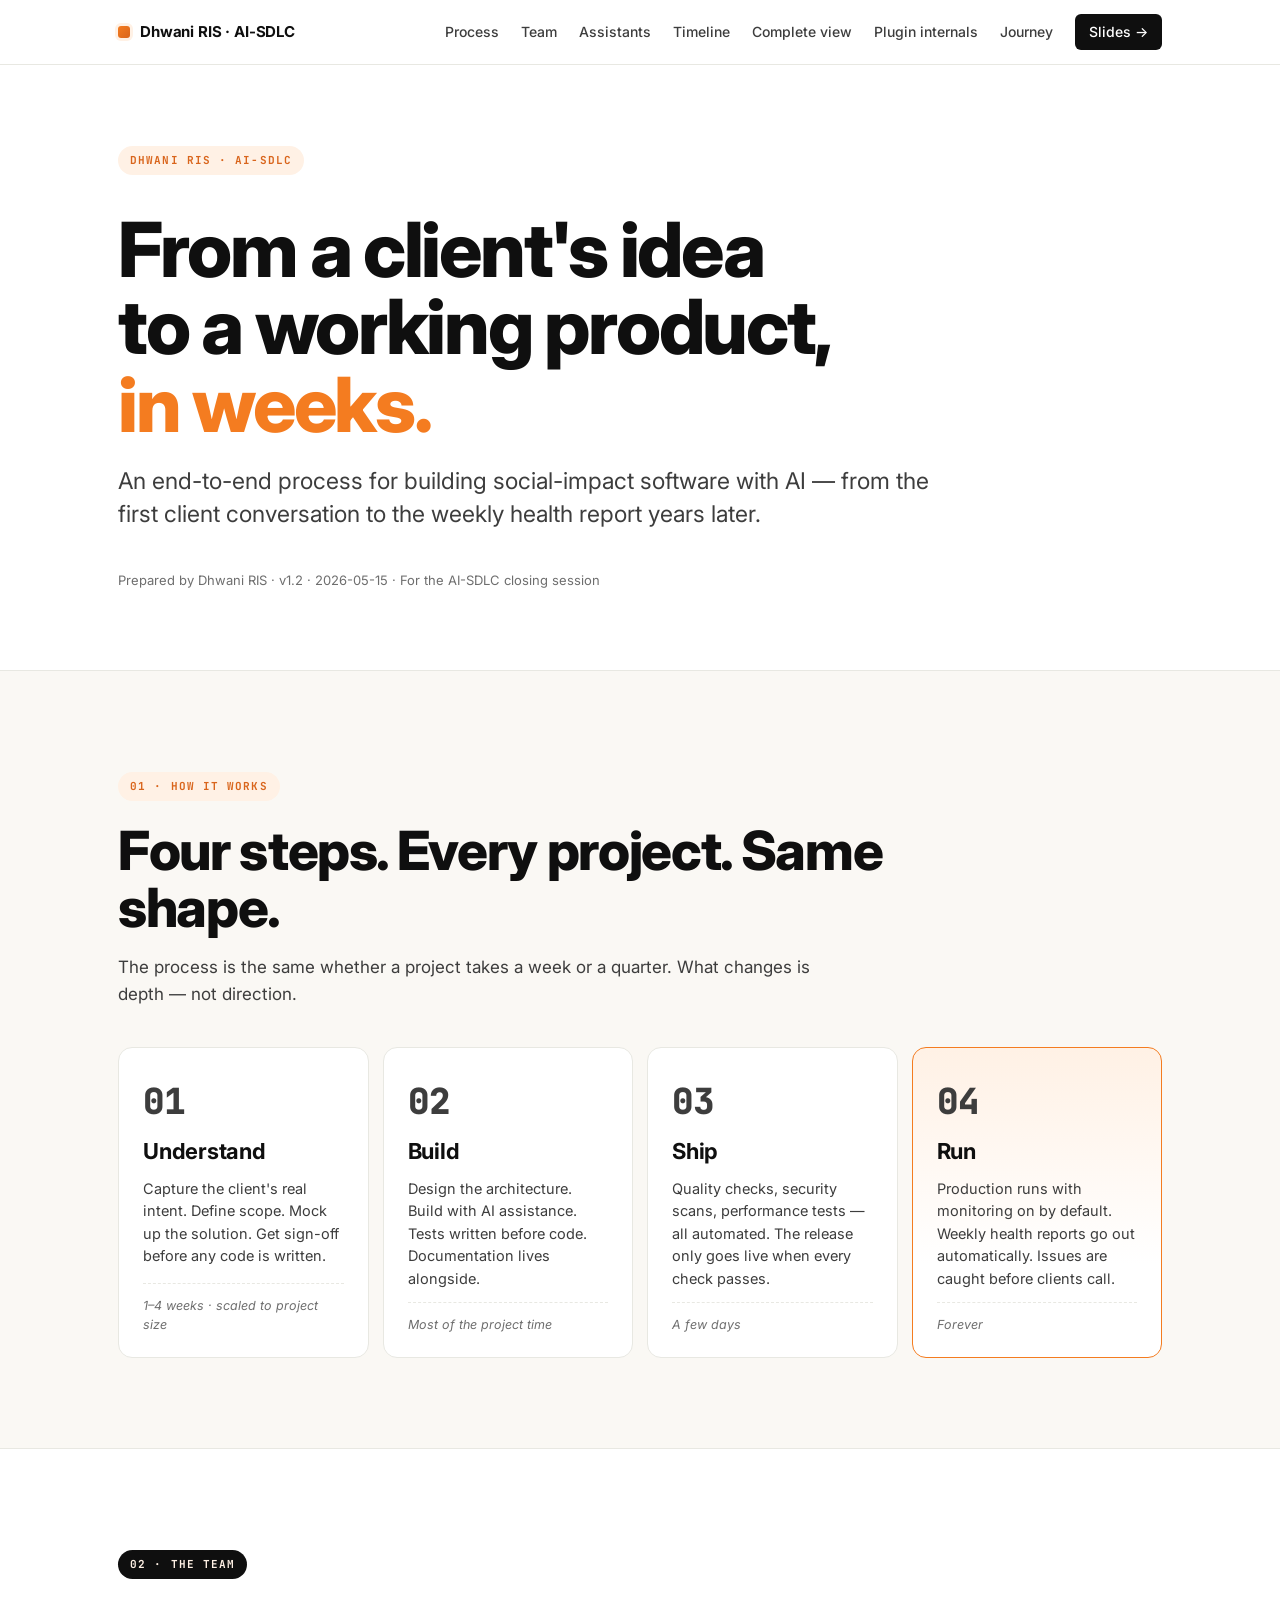
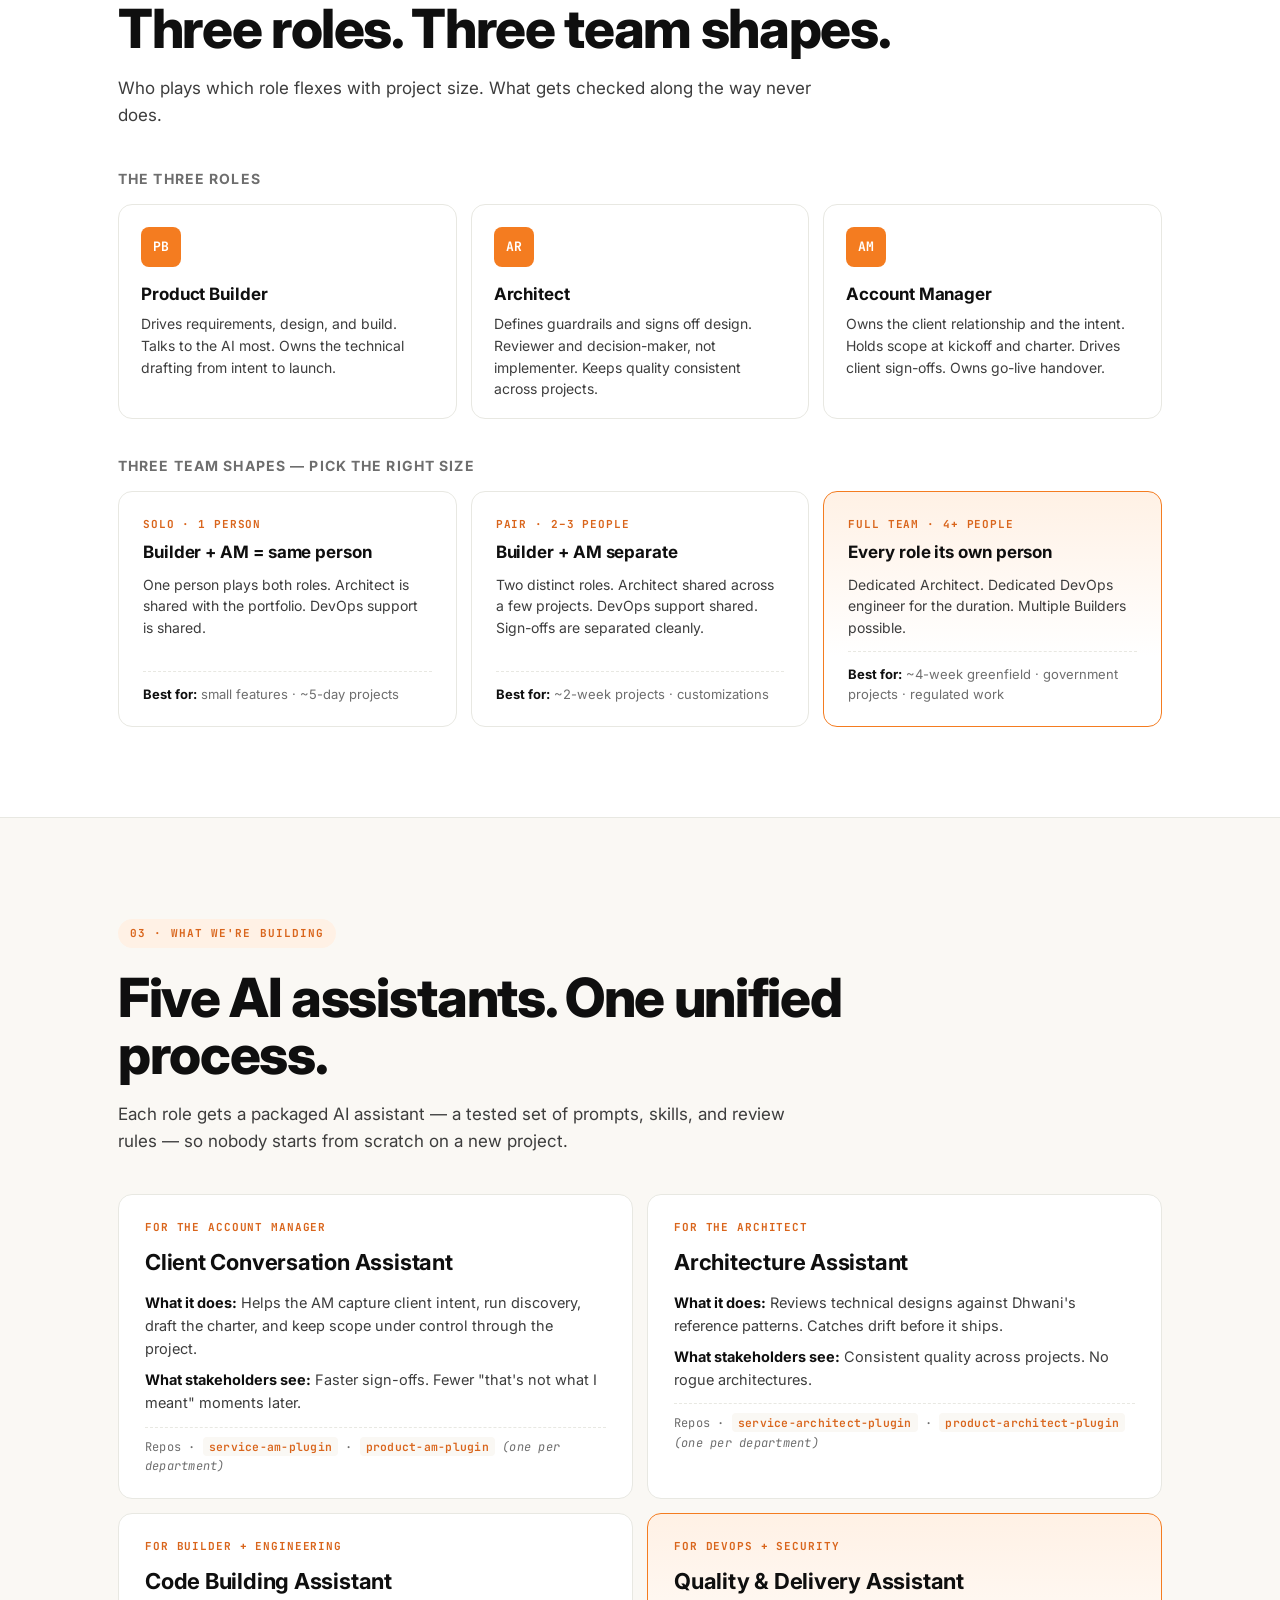
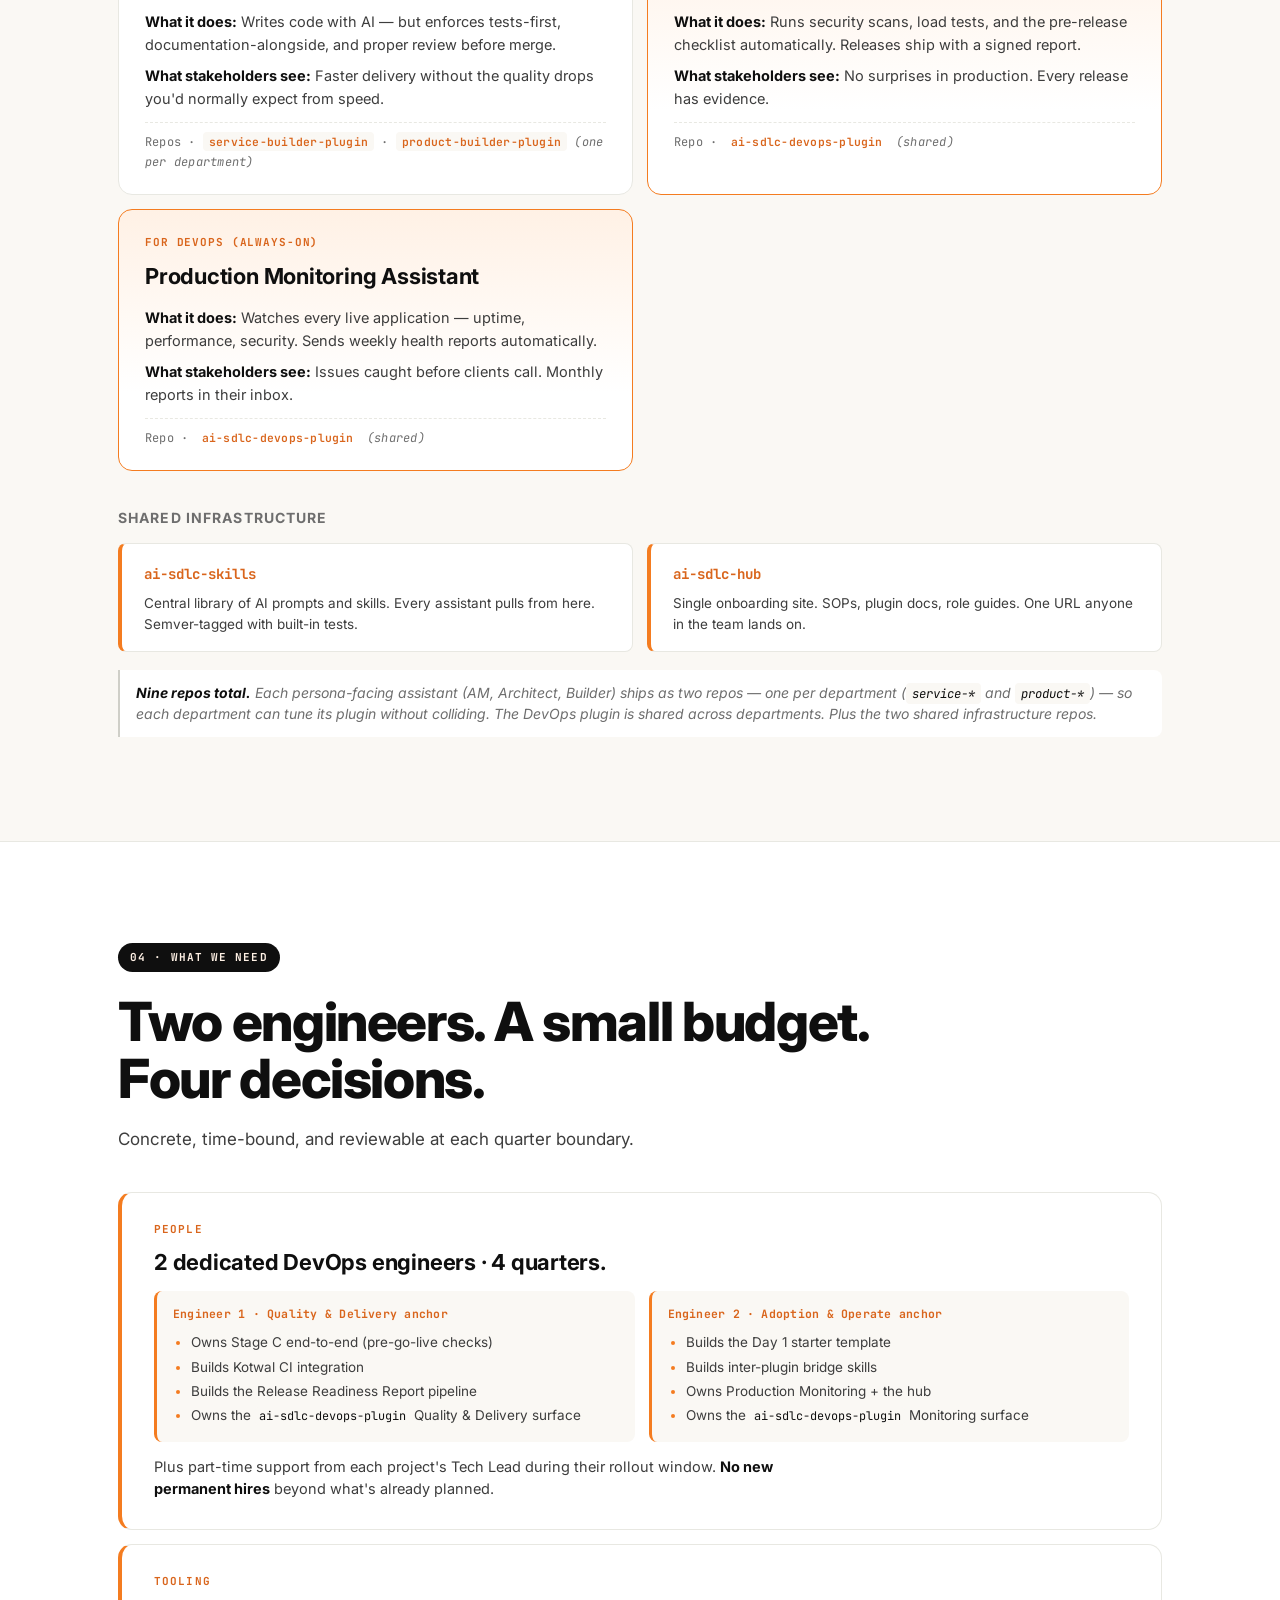
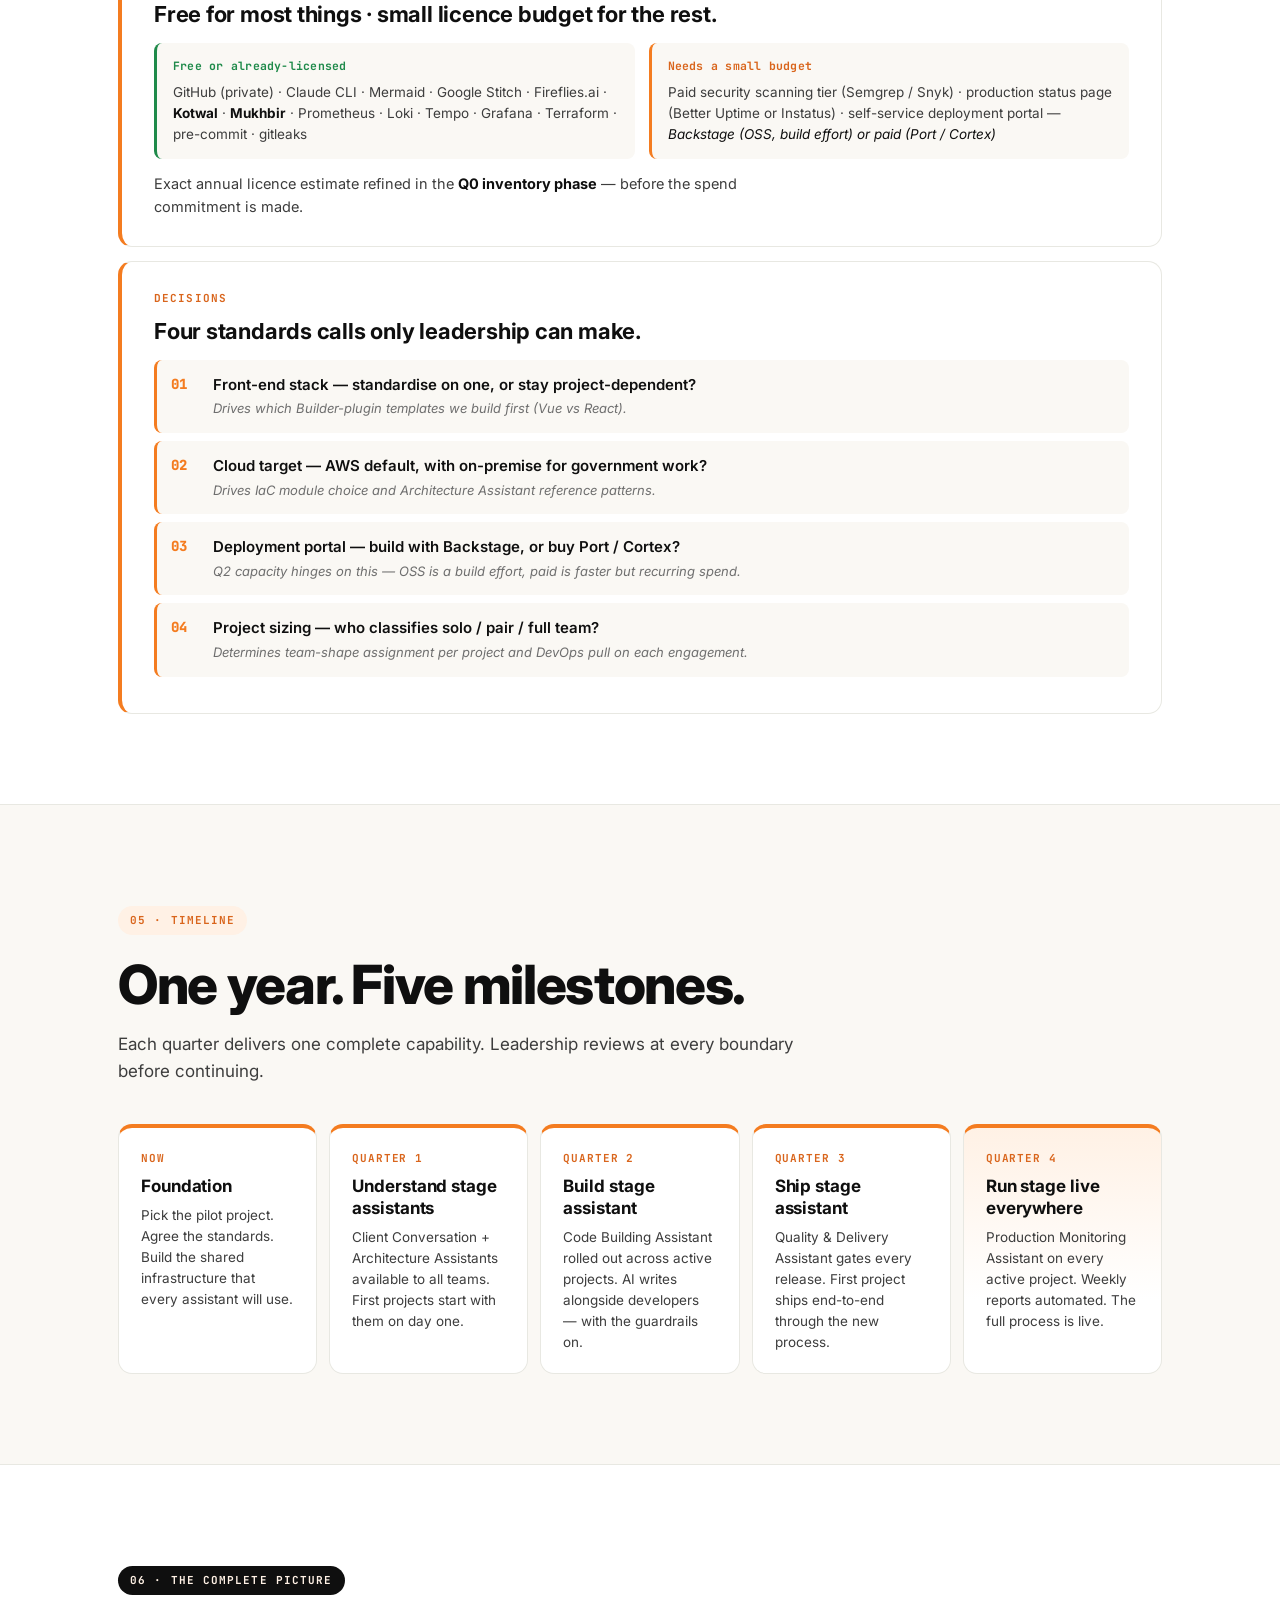
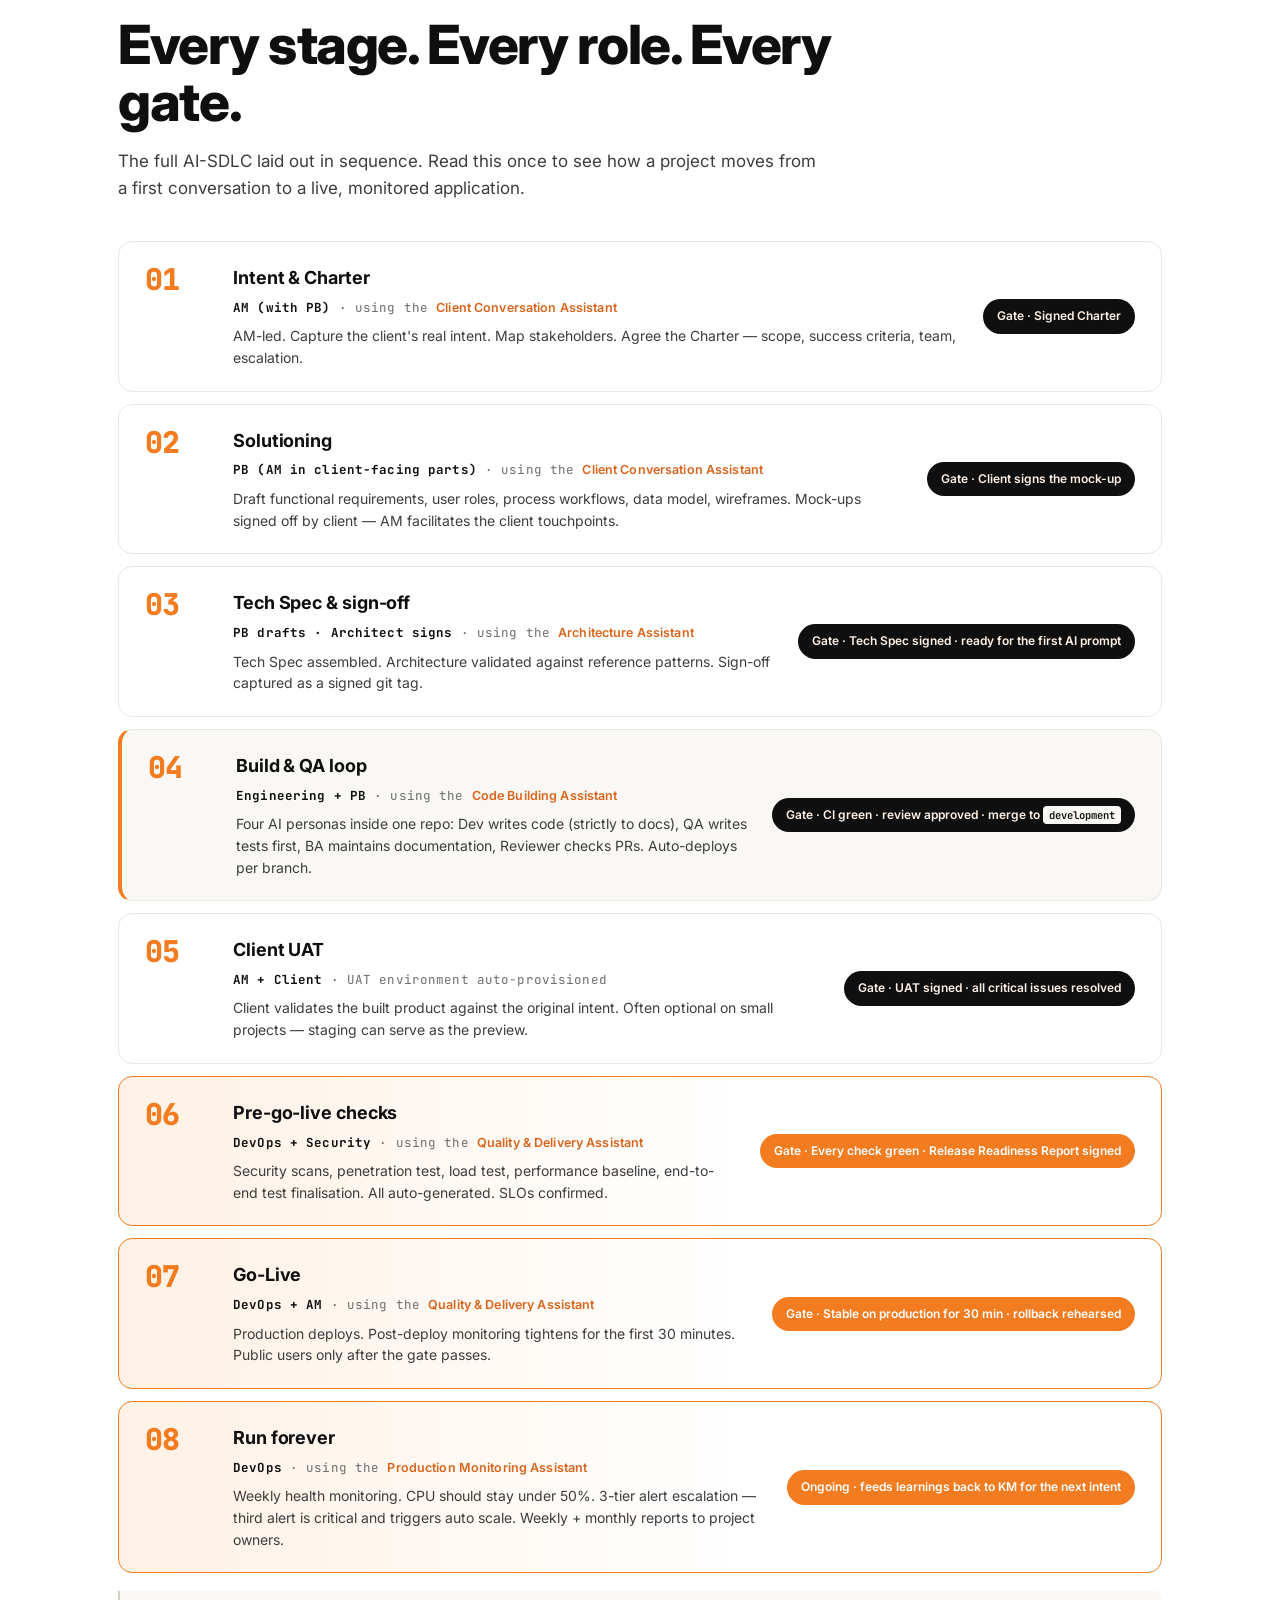
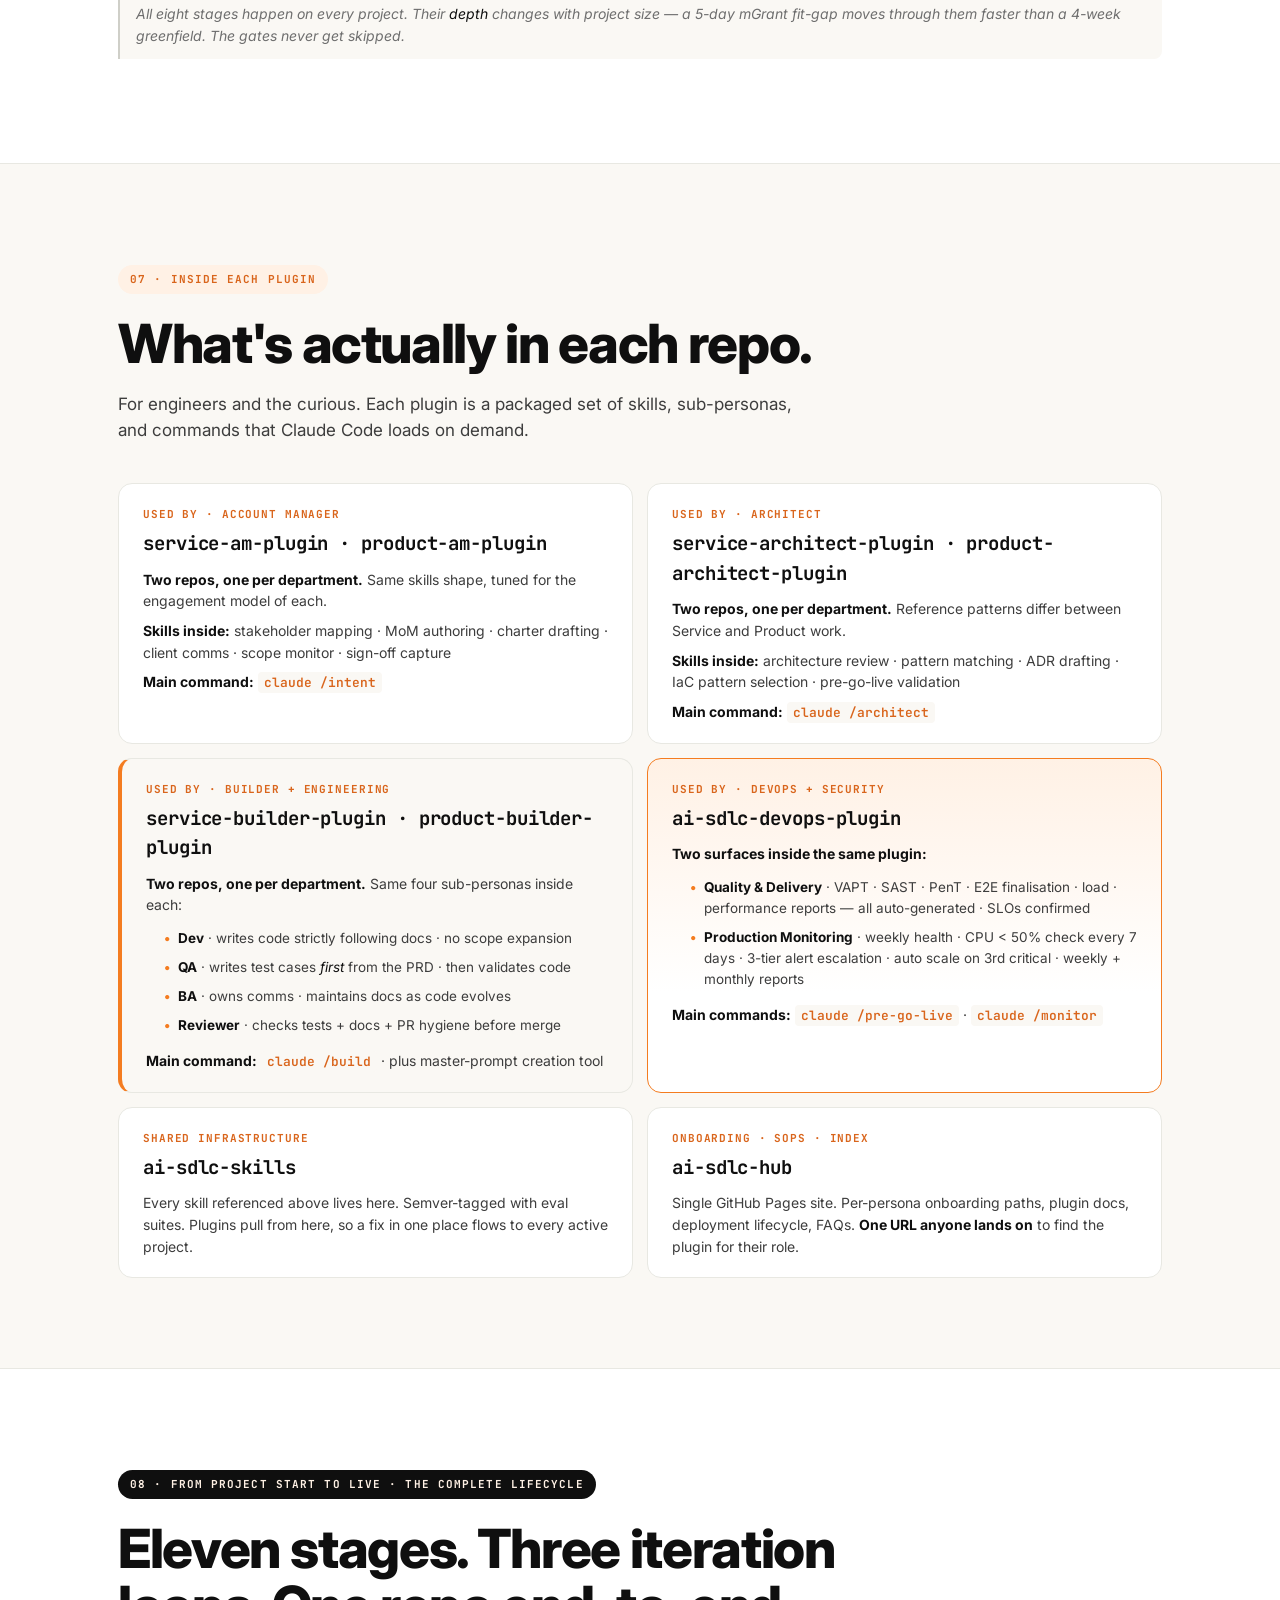
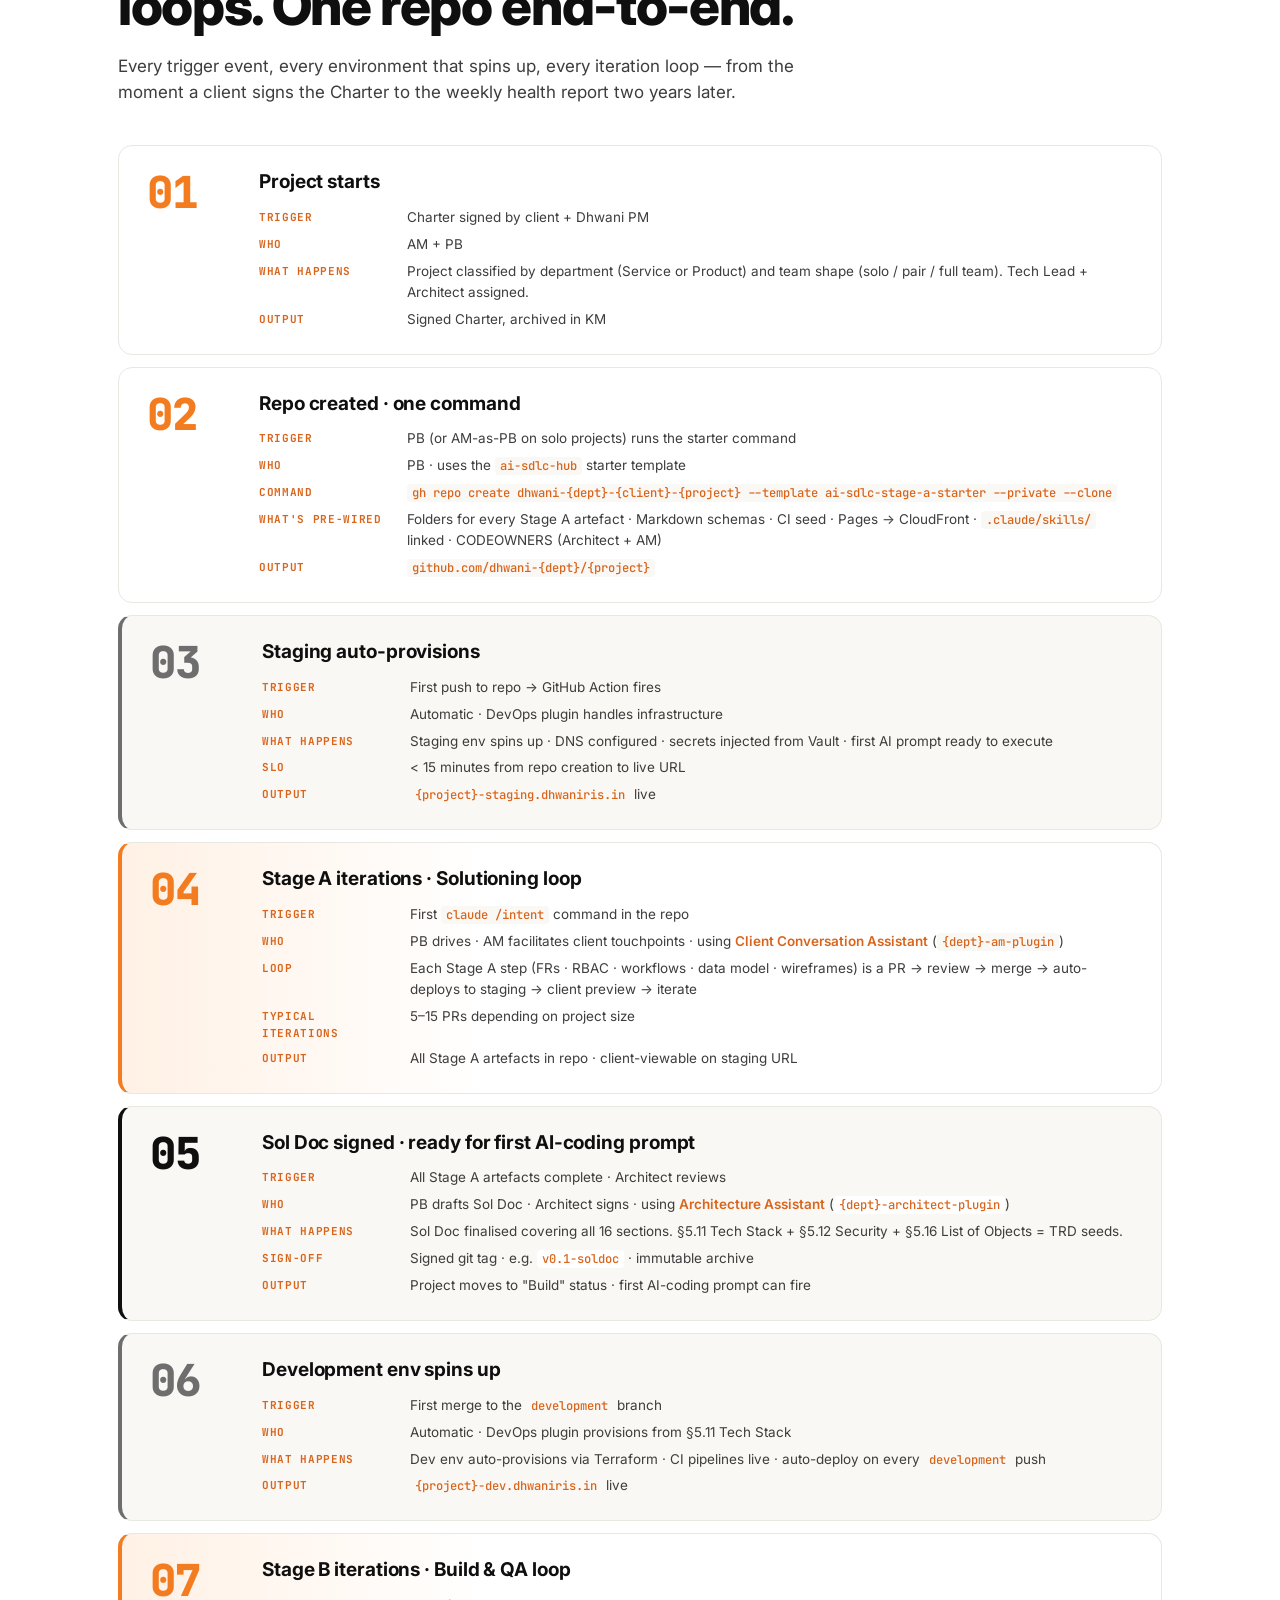
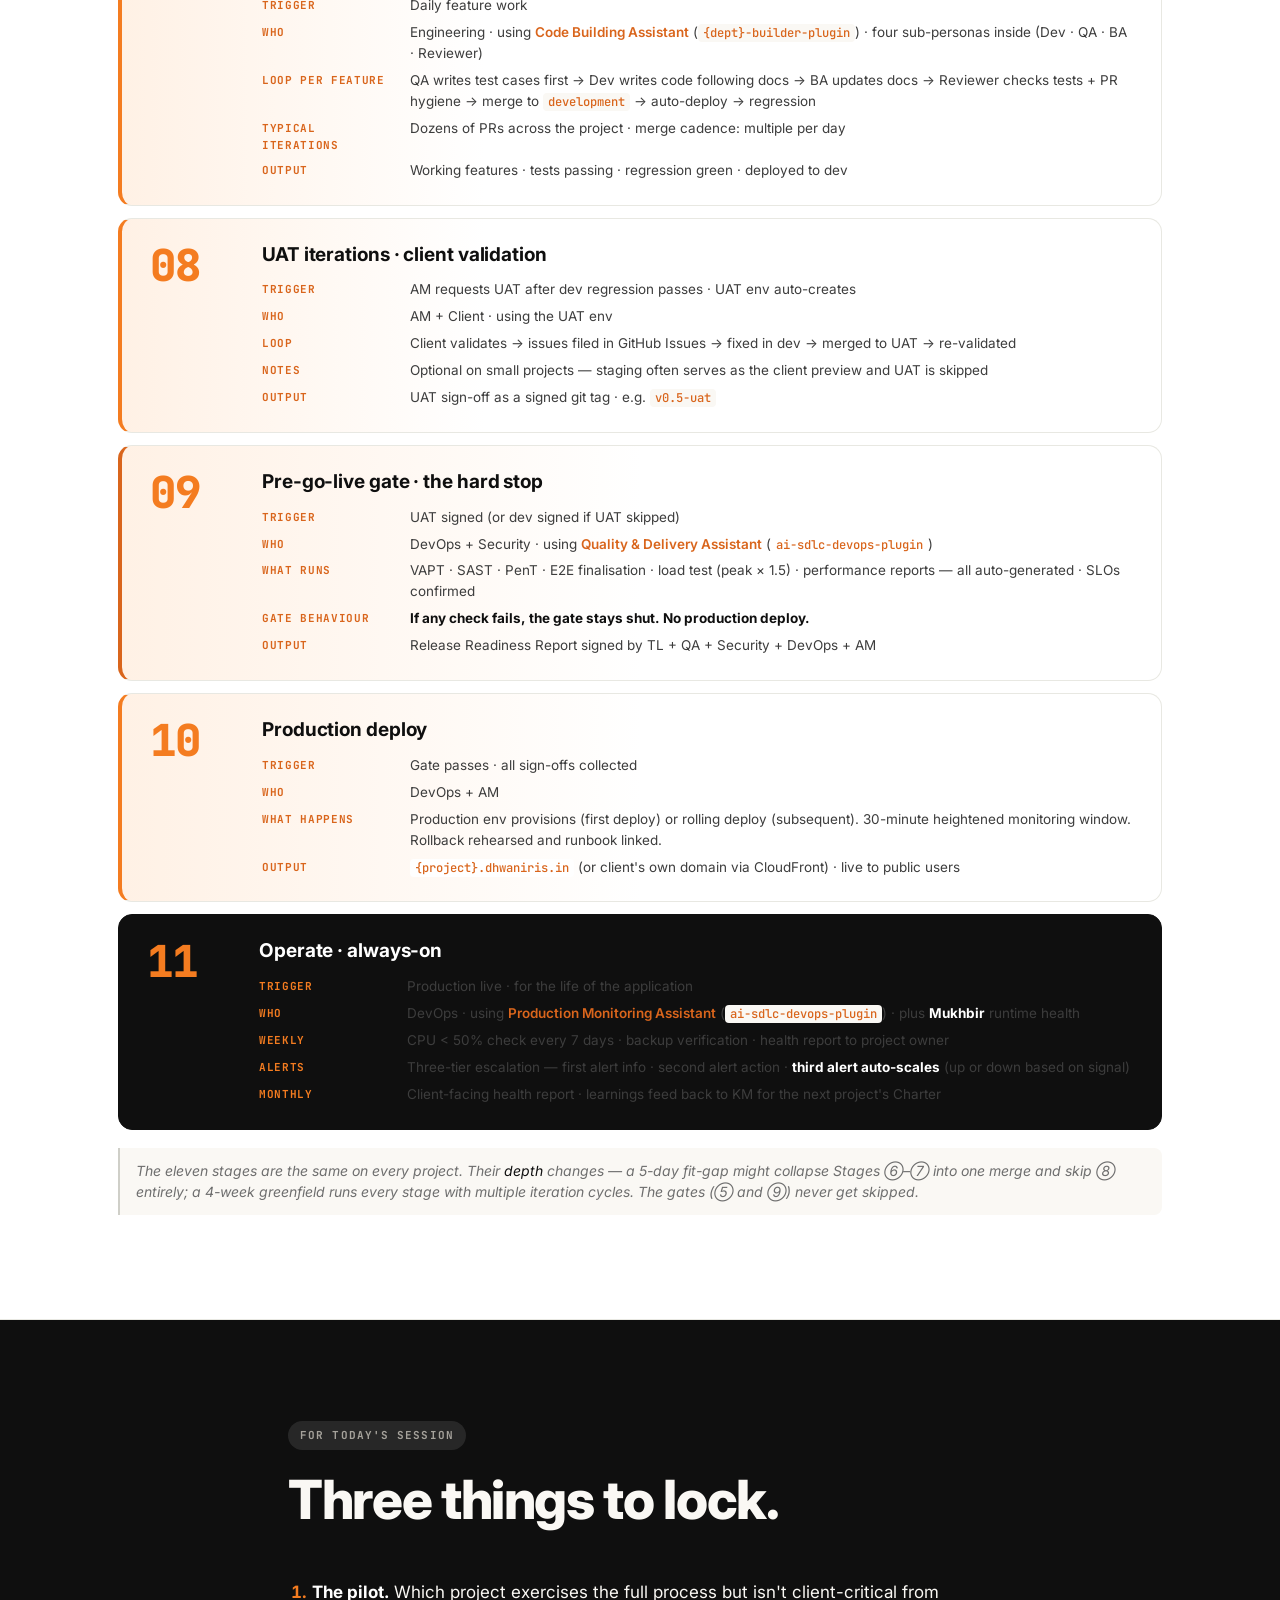
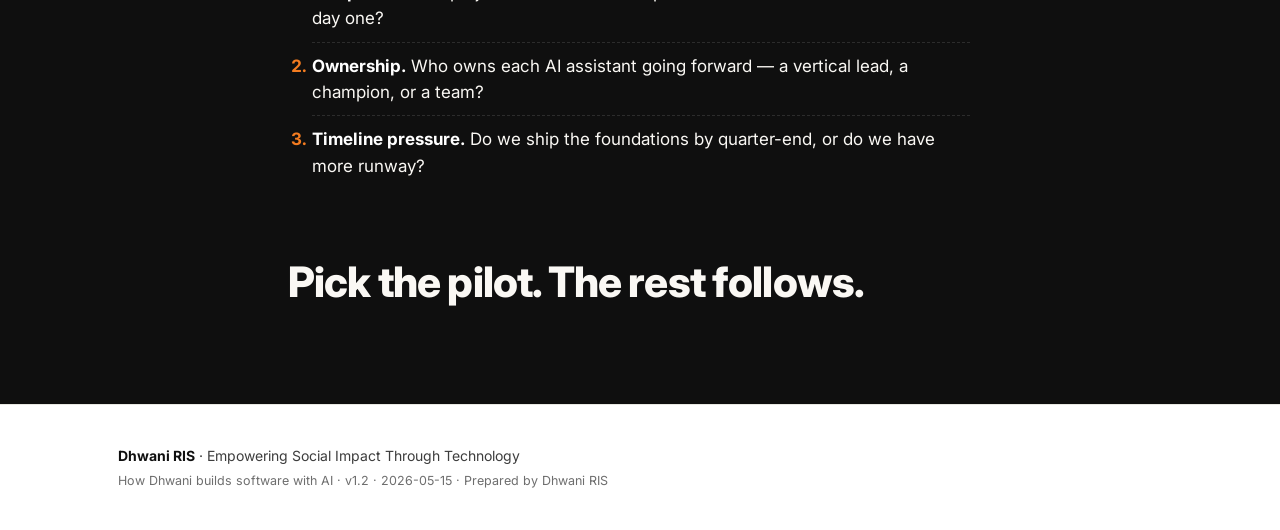
==== commit 5375a96e: "feat: full 11-stage project lifecycle replacing the 6-env journey Replaced the lighter 6-environment" ====
--- a/index.html
+++ b/index.html
@@ -466,59 +466,169 @@
       </div>
     </section>
 
-    <!-- HOW A PROJECT STARTS AND SHIPS -->
+    <!-- COMPLETE PROJECT LIFECYCLE -->
     <section class="band" id="journey">
       <div class="container">
-        <p class="kicker kicker--dark">08 · From idea to live · the project journey</p>
-        <h2>How a project starts, builds, and ships.</h2>
-        <p class="sub">Six environments. One gate at each. The same flow whether the project is a 5-day fit-gap or a 4-week greenfield.</p>
-
-        <div class="lifecycle-flow">
-          <article class="env">
-            <span class="env__n">①</span>
-            <h3>Wrapper · GitHub repo</h3>
-            <p><strong>Triggered by:</strong> Product Builder (or AM = Builder on solo projects). One command:</p>
-            <p style="font-family:var(--font-mono);font-size:13px;background:var(--bg-alt);padding:8px 10px;border-radius:6px;color:var(--ink-2);">gh repo create dhwani-{stack}-{client} --template ai-sdlc-stage-a-starter</p>
-            <p>Repo arrives pre-wired: folders · schemas · CI seed · Pages → CloudFront · <code>.claude/</code> catalogue. First AI prompt ready to execute.</p>
-          </article>
-
-          <article class="env">
-            <span class="env__n">②</span>
-            <h3>Staging · auto-provisioned</h3>
-            <p><strong>Triggered by:</strong> automatic on repo creation.</p>
-            <p>Staging env spins up the moment the wrapper is set up. First AI prompt runs here. Auto-named: <code>{project}-staging.dhwaniris.in</code>. Builder validates approach before going wider.</p>
-          </article>
-
-          <article class="env">
-            <span class="env__n">③</span>
-            <h3>Development · the working branch</h3>
-            <p><strong>Triggered by:</strong> merge to the <code>development</code> branch.</p>
-            <p>Auto-deploys to the dev environment. Builder iterates with the Code Building Assistant — Dev writes code, QA writes tests first, BA keeps docs current, Reviewer checks PRs. Regression runs continuously.</p>
-          </article>
-
-          <article class="env">
-            <span class="env__n">④</span>
-            <h3>UAT · often optional</h3>
-            <p><strong>Triggered by:</strong> AM, after dev passes regression. Auto-creates the UAT env.</p>
-            <p>Client validates against the original intent. On small projects, staging often serves as the client preview and UAT is skipped. On larger projects, UAT is a formal cycle with named approvers.</p>
-          </article>
-
-          <article class="env env--gate">
-            <span class="env__n">⑤</span>
-            <h3>Pre-go-live gate · DevOps plugin</h3>
-            <p><strong>Triggered by:</strong> DevOps, when UAT (or dev) signs off.</p>
-            <p>The Quality &amp; Delivery Assistant runs every check: VAPT · SAST · PenT · E2E finalisation · load test · performance reports. SLOs confirmed against the Sol Doc. <strong>If any check fails, the gate stays shut — no production deploy.</strong></p>
-          </article>
-
-          <article class="env env--prod">
-            <span class="env__n">⑥</span>
-            <h3>Production · public users</h3>
-            <p><strong>Triggered by:</strong> the gate passes. AM + DevOps sign Go-Live.</p>
-            <p>Public deploy. Post-deploy monitoring tightens for 30 minutes. Production Monitoring Assistant takes over: <strong>weekly CPU check &lt; 50%</strong>, three-tier alert escalation, auto scale on the third critical alert, weekly + monthly reports to project owners.</p>
-          </article>
-        </div>
-
-        <p class="caveat">The journey is the same on every project. <em>Depth</em> changes — a 5-day fit-gap might collapse Stages ③ + ④ into one merge, while a regulated government project may add a compliance gate between ⑤ and ⑥. The six environments stay constant.</p>
+        <p class="kicker kicker--dark">08 · From project start to live · the complete lifecycle</p>
+        <h2>Eleven stages. Three iteration loops. One repo end-to-end.</h2>
+        <p class="sub">Every trigger event, every environment that spins up, every iteration loop — from the moment a client signs the Charter to the weekly health report two years later.</p>
+
+        <div class="lifestep-flow">
+
+          <article class="lifestep">
+            <div class="lifestep__num">01</div>
+            <div class="lifestep__body">
+              <h3>Project starts</h3>
+              <dl class="lifestep__dl">
+                <dt>Trigger</dt><dd>Charter signed by client + Dhwani PM</dd>
+                <dt>Who</dt><dd>AM + PB</dd>
+                <dt>What happens</dt><dd>Project classified by department (Service or Product) and team shape (solo / pair / full team). Tech Lead + Architect assigned.</dd>
+                <dt>Output</dt><dd>Signed Charter, archived in KM</dd>
+              </dl>
+            </div>
+          </article>
+
+          <article class="lifestep">
+            <div class="lifestep__num">02</div>
+            <div class="lifestep__body">
+              <h3>Repo created · one command</h3>
+              <dl class="lifestep__dl">
+                <dt>Trigger</dt><dd>PB (or AM-as-PB on solo projects) runs the starter command</dd>
+                <dt>Who</dt><dd>PB · uses the <code>ai-sdlc-hub</code> starter template</dd>
+                <dt>Command</dt><dd><code>gh repo create dhwani-{dept}-{client}-{project} --template ai-sdlc-stage-a-starter --private --clone</code></dd>
+                <dt>What's pre-wired</dt><dd>Folders for every Stage A artefact · Markdown schemas · CI seed · Pages → CloudFront · <code>.claude/skills/</code> linked · CODEOWNERS (Architect + AM)</dd>
+                <dt>Output</dt><dd><code>github.com/dhwani-{dept}/{project}</code></dd>
+              </dl>
+            </div>
+          </article>
+
+          <article class="lifestep lifestep--auto">
+            <div class="lifestep__num">03</div>
+            <div class="lifestep__body">
+              <h3>Staging auto-provisions</h3>
+              <dl class="lifestep__dl">
+                <dt>Trigger</dt><dd>First push to repo → GitHub Action fires</dd>
+                <dt>Who</dt><dd>Automatic · DevOps plugin handles infrastructure</dd>
+                <dt>What happens</dt><dd>Staging env spins up · DNS configured · secrets injected from Vault · first AI prompt ready to execute</dd>
+                <dt>SLO</dt><dd>&lt; 15 minutes from repo creation to live URL</dd>
+                <dt>Output</dt><dd><code>{project}-staging.dhwaniris.in</code> live</dd>
+              </dl>
+            </div>
+          </article>
+
+          <article class="lifestep lifestep--iterate">
+            <div class="lifestep__num">04</div>
+            <div class="lifestep__body">
+              <h3>Stage A iterations · Solutioning loop</h3>
+              <dl class="lifestep__dl">
+                <dt>Trigger</dt><dd>First <code>claude /intent</code> command in the repo</dd>
+                <dt>Who</dt><dd>PB drives · AM facilitates client touchpoints · using <em>Client Conversation Assistant</em> (<code>{dept}-am-plugin</code>)</dd>
+                <dt>Loop</dt><dd>Each Stage A step (FRs · RBAC · workflows · data model · wireframes) is a PR → review → merge → auto-deploys to staging → client preview → iterate</dd>
+                <dt>Typical iterations</dt><dd>5–15 PRs depending on project size</dd>
+                <dt>Output</dt><dd>All Stage A artefacts in repo · client-viewable on staging URL</dd>
+              </dl>
+            </div>
+          </article>
+
+          <article class="lifestep lifestep--gate">
+            <div class="lifestep__num">05</div>
+            <div class="lifestep__body">
+              <h3>Sol Doc signed · ready for first AI-coding prompt</h3>
+              <dl class="lifestep__dl">
+                <dt>Trigger</dt><dd>All Stage A artefacts complete · Architect reviews</dd>
+                <dt>Who</dt><dd>PB drafts Sol Doc · Architect signs · using <em>Architecture Assistant</em> (<code>{dept}-architect-plugin</code>)</dd>
+                <dt>What happens</dt><dd>Sol Doc finalised covering all 16 sections. §5.11 Tech Stack + §5.12 Security + §5.16 List of Objects = TRD seeds.</dd>
+                <dt>Sign-off</dt><dd>Signed git tag · e.g. <code>v0.1-soldoc</code> · immutable archive</dd>
+                <dt>Output</dt><dd>Project moves to "Build" status · first AI-coding prompt can fire</dd>
+              </dl>
+            </div>
+          </article>
+
+          <article class="lifestep lifestep--auto">
+            <div class="lifestep__num">06</div>
+            <div class="lifestep__body">
+              <h3>Development env spins up</h3>
+              <dl class="lifestep__dl">
+                <dt>Trigger</dt><dd>First merge to the <code>development</code> branch</dd>
+                <dt>Who</dt><dd>Automatic · DevOps plugin provisions from §5.11 Tech Stack</dd>
+                <dt>What happens</dt><dd>Dev env auto-provisions via Terraform · CI pipelines live · auto-deploy on every <code>development</code> push</dd>
+                <dt>Output</dt><dd><code>{project}-dev.dhwaniris.in</code> live</dd>
+              </dl>
+            </div>
+          </article>
+
+          <article class="lifestep lifestep--iterate">
+            <div class="lifestep__num">07</div>
+            <div class="lifestep__body">
+              <h3>Stage B iterations · Build &amp; QA loop</h3>
+              <dl class="lifestep__dl">
+                <dt>Trigger</dt><dd>Daily feature work</dd>
+                <dt>Who</dt><dd>Engineering · using <em>Code Building Assistant</em> (<code>{dept}-builder-plugin</code>) · four sub-personas inside (Dev · QA · BA · Reviewer)</dd>
+                <dt>Loop per feature</dt><dd>QA writes test cases first → Dev writes code following docs → BA updates docs → Reviewer checks tests + PR hygiene → merge to <code>development</code> → auto-deploy → regression</dd>
+                <dt>Typical iterations</dt><dd>Dozens of PRs across the project · merge cadence: multiple per day</dd>
+                <dt>Output</dt><dd>Working features · tests passing · regression green · deployed to dev</dd>
+              </dl>
+            </div>
+          </article>
+
+          <article class="lifestep lifestep--iterate">
+            <div class="lifestep__num">08</div>
+            <div class="lifestep__body">
+              <h3>UAT iterations · client validation</h3>
+              <dl class="lifestep__dl">
+                <dt>Trigger</dt><dd>AM requests UAT after dev regression passes · UAT env auto-creates</dd>
+                <dt>Who</dt><dd>AM + Client · using the UAT env</dd>
+                <dt>Loop</dt><dd>Client validates → issues filed in GitHub Issues → fixed in dev → merged to UAT → re-validated</dd>
+                <dt>Notes</dt><dd>Optional on small projects — staging often serves as the client preview and UAT is skipped</dd>
+                <dt>Output</dt><dd>UAT sign-off as a signed git tag · e.g. <code>v0.5-uat</code></dd>
+              </dl>
+            </div>
+          </article>
+
+          <article class="lifestep lifestep--gate lifestep--ours">
+            <div class="lifestep__num">09</div>
+            <div class="lifestep__body">
+              <h3>Pre-go-live gate · the hard stop</h3>
+              <dl class="lifestep__dl">
+                <dt>Trigger</dt><dd>UAT signed (or dev signed if UAT skipped)</dd>
+                <dt>Who</dt><dd>DevOps + Security · using <em>Quality &amp; Delivery Assistant</em> (<code>ai-sdlc-devops-plugin</code>)</dd>
+                <dt>What runs</dt><dd>VAPT · SAST · PenT · E2E finalisation · load test (peak × 1.5) · performance reports — all auto-generated · SLOs confirmed</dd>
+                <dt>Gate behaviour</dt><dd><strong>If any check fails, the gate stays shut. No production deploy.</strong></dd>
+                <dt>Output</dt><dd>Release Readiness Report signed by TL + QA + Security + DevOps + AM</dd>
+              </dl>
+            </div>
+          </article>
+
+          <article class="lifestep lifestep--ours">
+            <div class="lifestep__num">10</div>
+            <div class="lifestep__body">
+              <h3>Production deploy</h3>
+              <dl class="lifestep__dl">
+                <dt>Trigger</dt><dd>Gate passes · all sign-offs collected</dd>
+                <dt>Who</dt><dd>DevOps + AM</dd>
+                <dt>What happens</dt><dd>Production env provisions (first deploy) or rolling deploy (subsequent). 30-minute heightened monitoring window. Rollback rehearsed and runbook linked.</dd>
+                <dt>Output</dt><dd><code>{project}.dhwaniris.in</code> (or client's own domain via CloudFront) · live to public users</dd>
+              </dl>
+            </div>
+          </article>
+
+          <article class="lifestep lifestep--prod">
+            <div class="lifestep__num">11</div>
+            <div class="lifestep__body">
+              <h3>Operate · always-on</h3>
+              <dl class="lifestep__dl">
+                <dt>Trigger</dt><dd>Production live · for the life of the application</dd>
+                <dt>Who</dt><dd>DevOps · using <em>Production Monitoring Assistant</em> (<code>ai-sdlc-devops-plugin</code>) · plus <strong>Mukhbir</strong> runtime health</dd>
+                <dt>Weekly</dt><dd>CPU &lt; 50% check every 7 days · backup verification · health report to project owner</dd>
+                <dt>Alerts</dt><dd>Three-tier escalation — first alert info · second alert action · <strong>third alert auto-scales</strong> (up or down based on signal)</dd>
+                <dt>Monthly</dt><dd>Client-facing health report · learnings feed back to KM for the next project's Charter</dd>
+              </dl>
+            </div>
+          </article>
+
+        </div>
+
+        <p class="caveat">The eleven stages are the same on every project. Their <em>depth</em> changes — a 5-day fit-gap might collapse Stages ⑥–⑦ into one merge and skip ⑧ entirely; a 4-week greenfield runs every stage with multiple iteration cycles. The gates (⑤ and ⑨) never get skipped.</p>
       </div>
     </section>
 
--- a/assets/css/styles.css
+++ b/assets/css/styles.css
@@ -380,6 +380,110 @@
   font-weight: 700;
 }
 .shared-repo p { margin: 0; font-size: 13.5px; color: var(--ink-2); line-height: 1.55; }
+
+/* ── Lifestep flow · 11-stage project lifecycle ───── */
+.lifestep-flow {
+  display: grid;
+  gap: 12px;
+  margin: 6px 0 0;
+}
+.lifestep {
+  display: grid;
+  grid-template-columns: 88px 1fr;
+  gap: 24px;
+  padding: 24px 28px;
+  border: 1px solid var(--line);
+  border-radius: var(--radius);
+  background: var(--bg);
+  position: relative;
+}
+.lifestep--auto {
+  background: var(--bg-alt);
+  border-left: 4px solid var(--muted);
+}
+.lifestep--iterate {
+  border-left: 4px solid var(--orange);
+  background: linear-gradient(90deg, var(--orange-soft) 0%, var(--bg) 35%);
+}
+.lifestep--gate {
+  border-left: 4px solid var(--ink);
+  background: var(--bg-alt);
+}
+.lifestep--ours {
+  background: linear-gradient(90deg, var(--orange-soft) 0%, var(--bg) 50%);
+  border-left: 4px solid var(--orange);
+}
+.lifestep--gate.lifestep--ours {
+  background: linear-gradient(90deg, var(--orange-soft) 0%, var(--bg) 50%);
+  border-left: 4px solid var(--orange-dark);
+}
+.lifestep--prod {
+  background: var(--ink);
+  color: var(--ink-on-dark);
+  border-color: var(--ink);
+}
+.lifestep--prod h3 { color: #fff; }
+.lifestep--prod dt { color: var(--orange) !important; }
+.lifestep--prod dd { color: var(--muted-on-dark); }
+.lifestep--prod strong { color: #fff; }
+.lifestep--prod code { background: rgba(255,255,255,0.1); color: var(--ink-on-dark); }
+.lifestep--prod em { color: #fff; }
+
+.lifestep__num {
+  font-family: var(--font-mono);
+  font-size: 44px;
+  font-weight: 800;
+  color: var(--orange);
+  line-height: 1;
+  letter-spacing: -0.03em;
+  align-self: start;
+}
+.lifestep--auto .lifestep__num { color: var(--muted); }
+.lifestep--gate:not(.lifestep--ours) .lifestep__num { color: var(--ink); }
+.lifestep--prod .lifestep__num { color: var(--orange); }
+
+.lifestep__body h3 {
+  margin: 0 0 12px;
+  font-size: 19px;
+  letter-spacing: -0.005em;
+  line-height: 1.3;
+}
+
+.lifestep__dl {
+  margin: 0;
+  display: grid;
+  grid-template-columns: 130px 1fr;
+  gap: 6px 18px;
+  font-size: 13.5px;
+  line-height: 1.55;
+}
+.lifestep__dl dt {
+  font-family: var(--font-mono);
+  font-size: 11px;
+  text-transform: uppercase;
+  letter-spacing: 0.06em;
+  font-weight: 700;
+  color: var(--orange-dark);
+  padding-top: 2px;
+}
+.lifestep__dl dd {
+  margin: 0;
+  color: var(--ink-2);
+}
+.lifestep__dl dd code {
+  font-size: 0.9em;
+  padding: 1px 5px;
+  background: var(--bg-alt);
+  color: var(--orange-dark);
+  font-weight: 500;
+}
+.lifestep--ours .lifestep__dl dd code,
+.lifestep--gate .lifestep__dl dd code { background: var(--bg); }
+.lifestep__dl dd em {
+  font-style: normal;
+  font-weight: 600;
+  color: var(--orange-dark);
+}
 
 /* ── Full flow · 8 steps end-to-end ────────────────── */
 .full-flow {
@@ -1309,6 +1413,10 @@
     gap: 12px;
   }
   .flow-step__gate { white-space: normal; text-align: left; align-self: start; display: inline-block; }
+  .lifestep { grid-template-columns: 1fr; gap: 14px; padding: 20px 22px; }
+  .lifestep__num { font-size: 32px; }
+  .lifestep__dl { grid-template-columns: 1fr; gap: 4px 0; }
+  .lifestep__dl dt { padding-top: 8px; }
   .bridges { grid-template-columns: 1fr; }
   .quickstart { grid-template-columns: 1fr; }
   .loops { grid-template-columns: 1fr; }
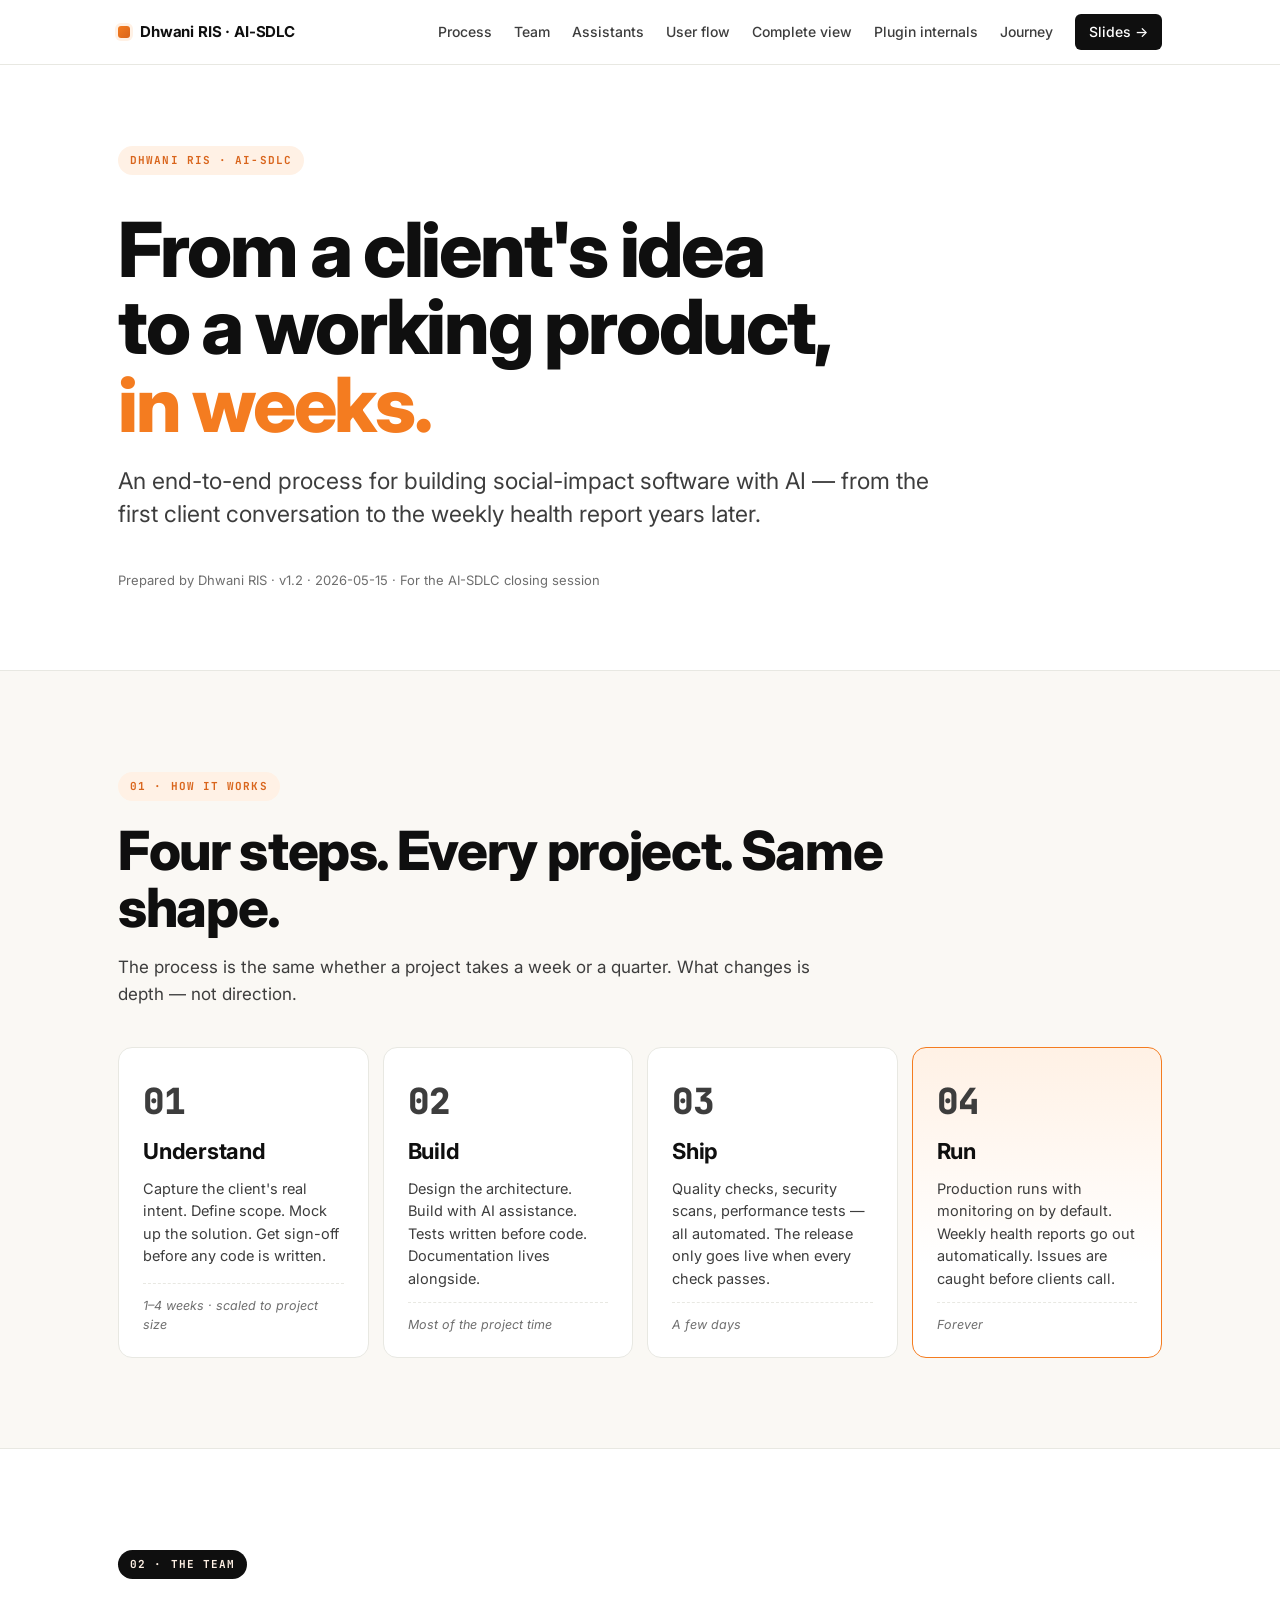
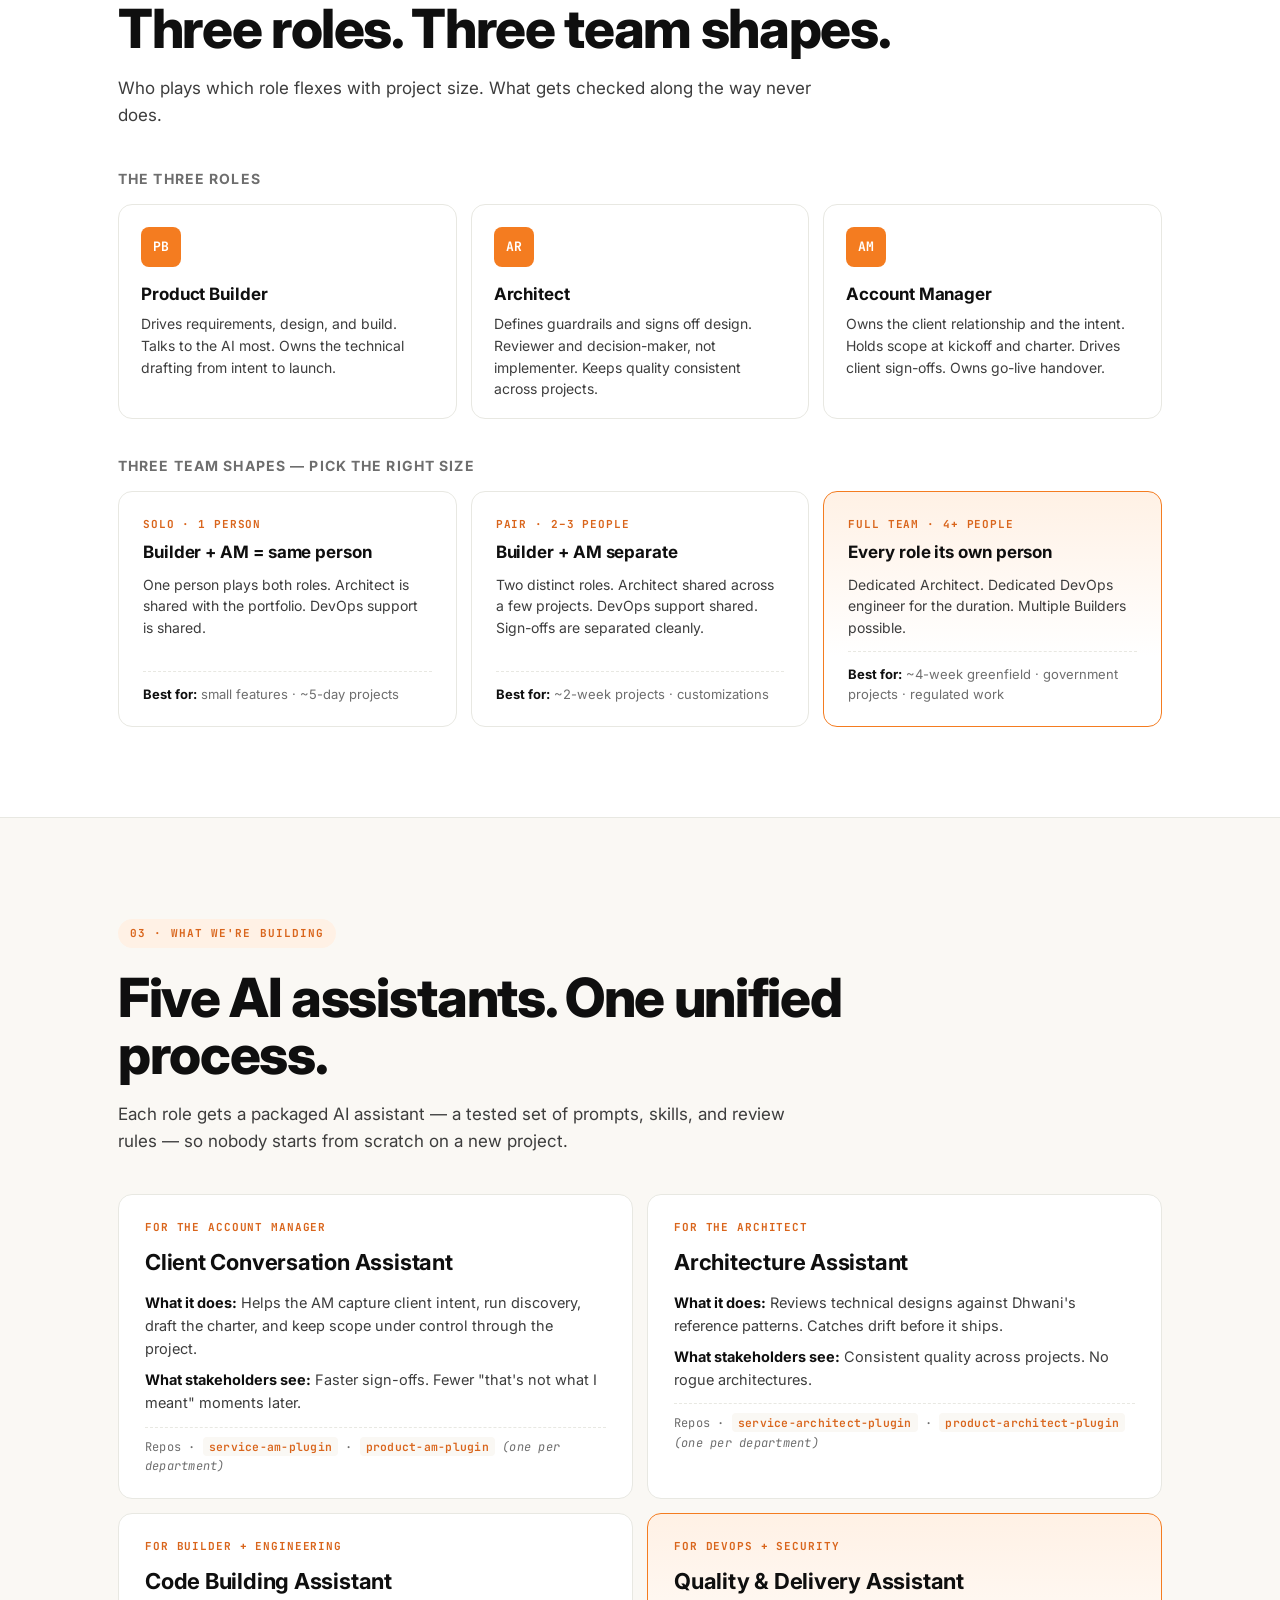
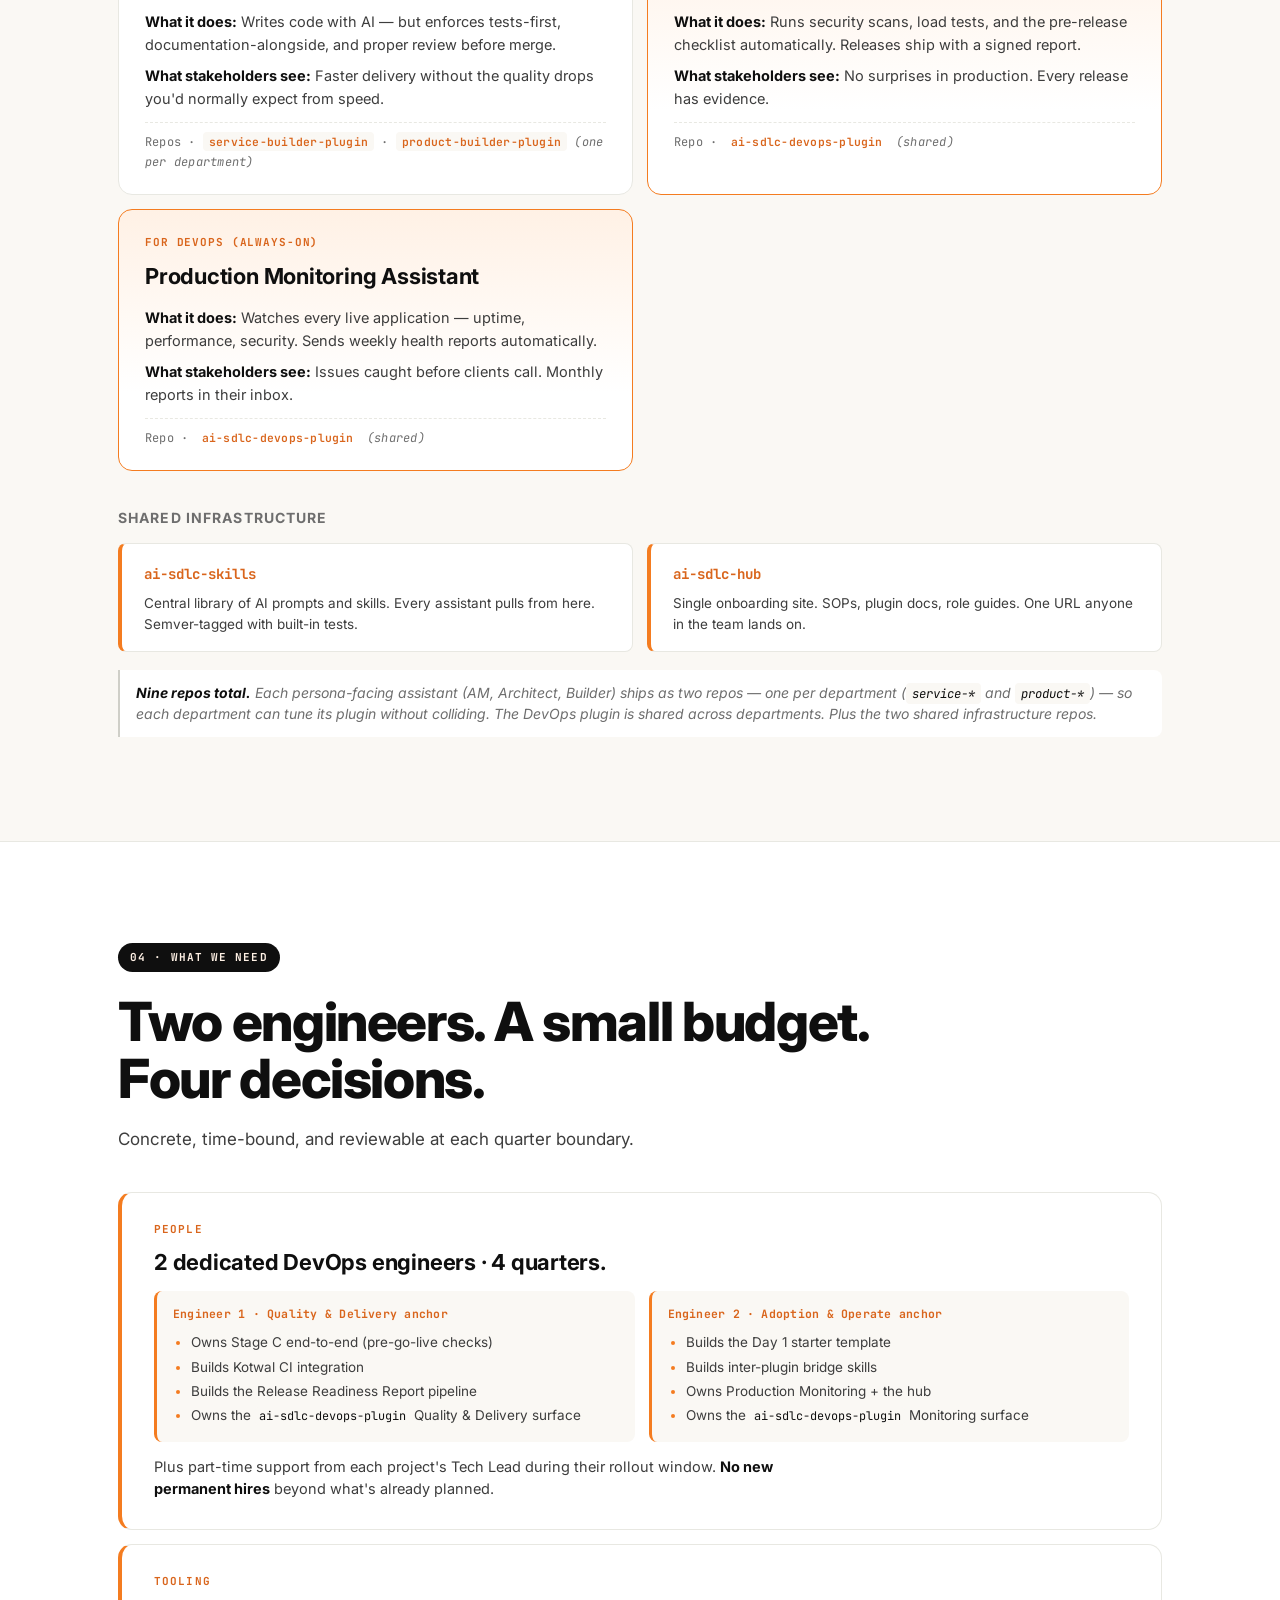
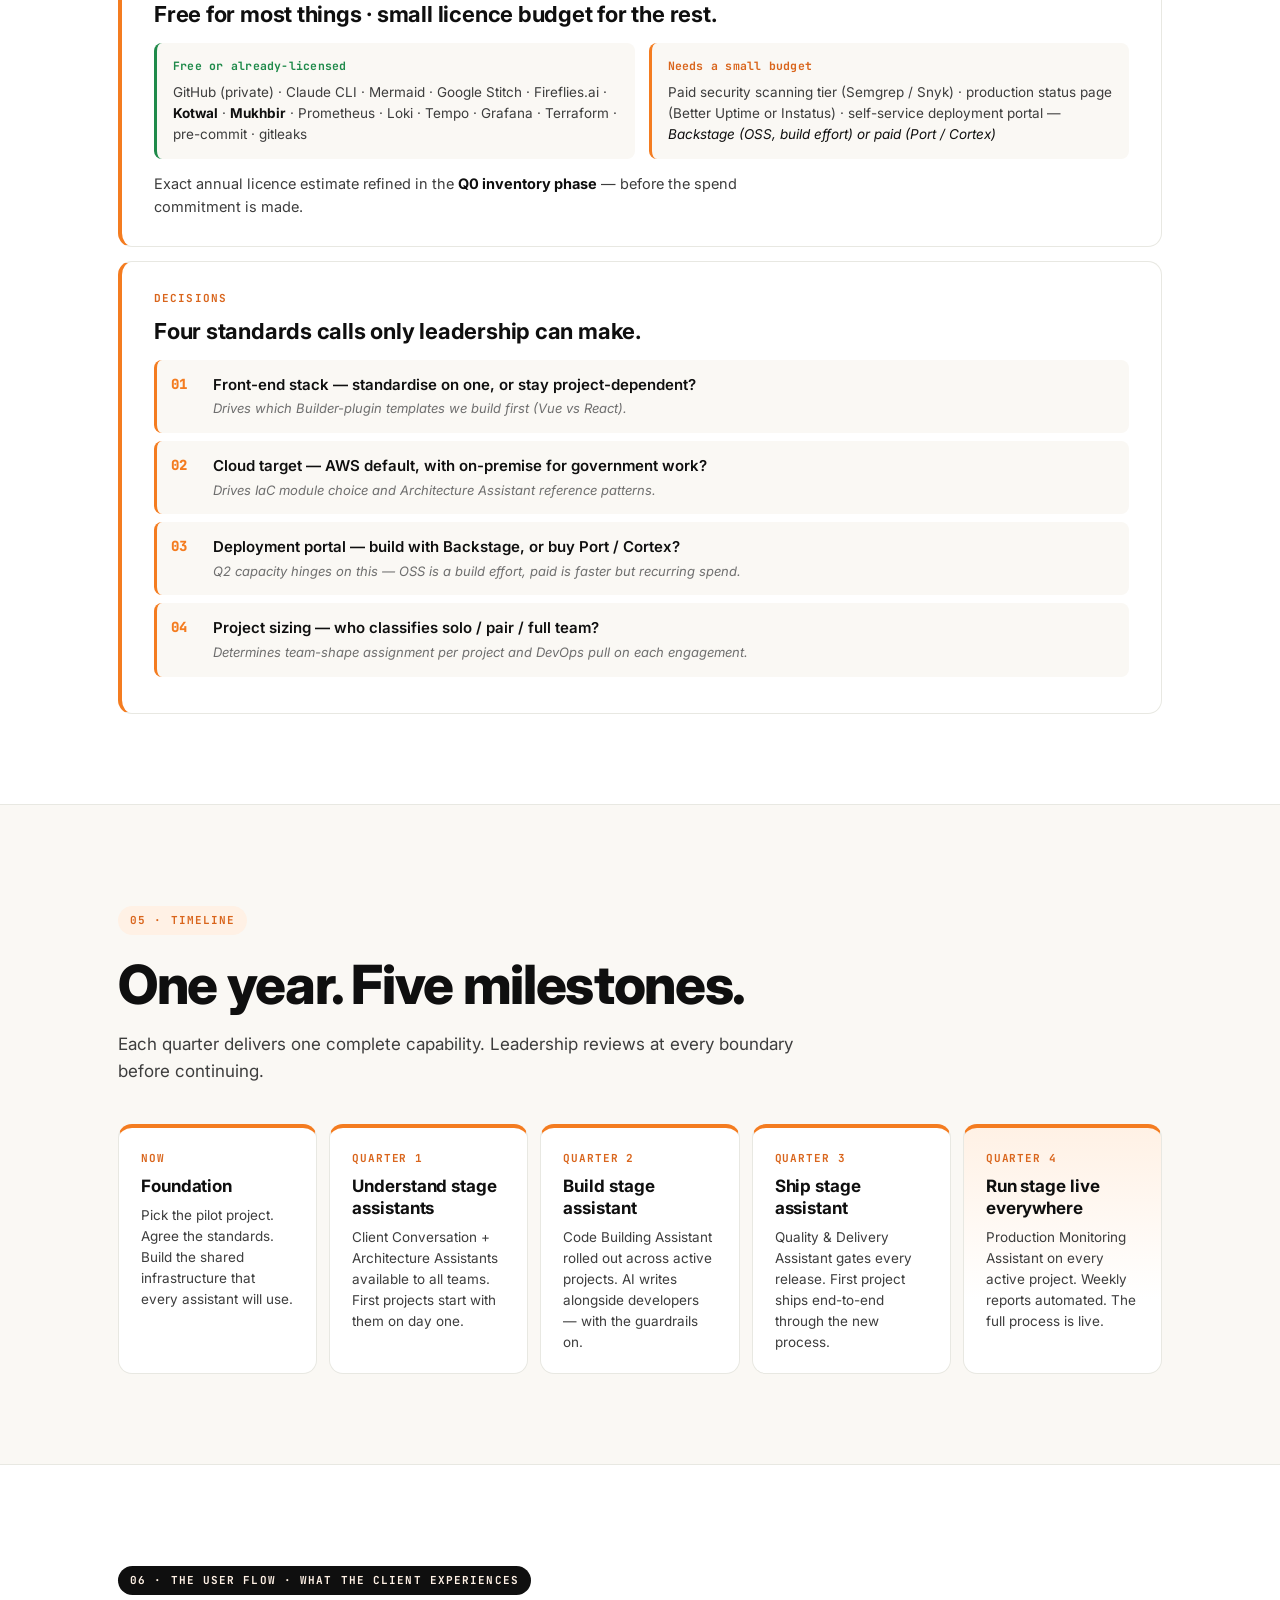
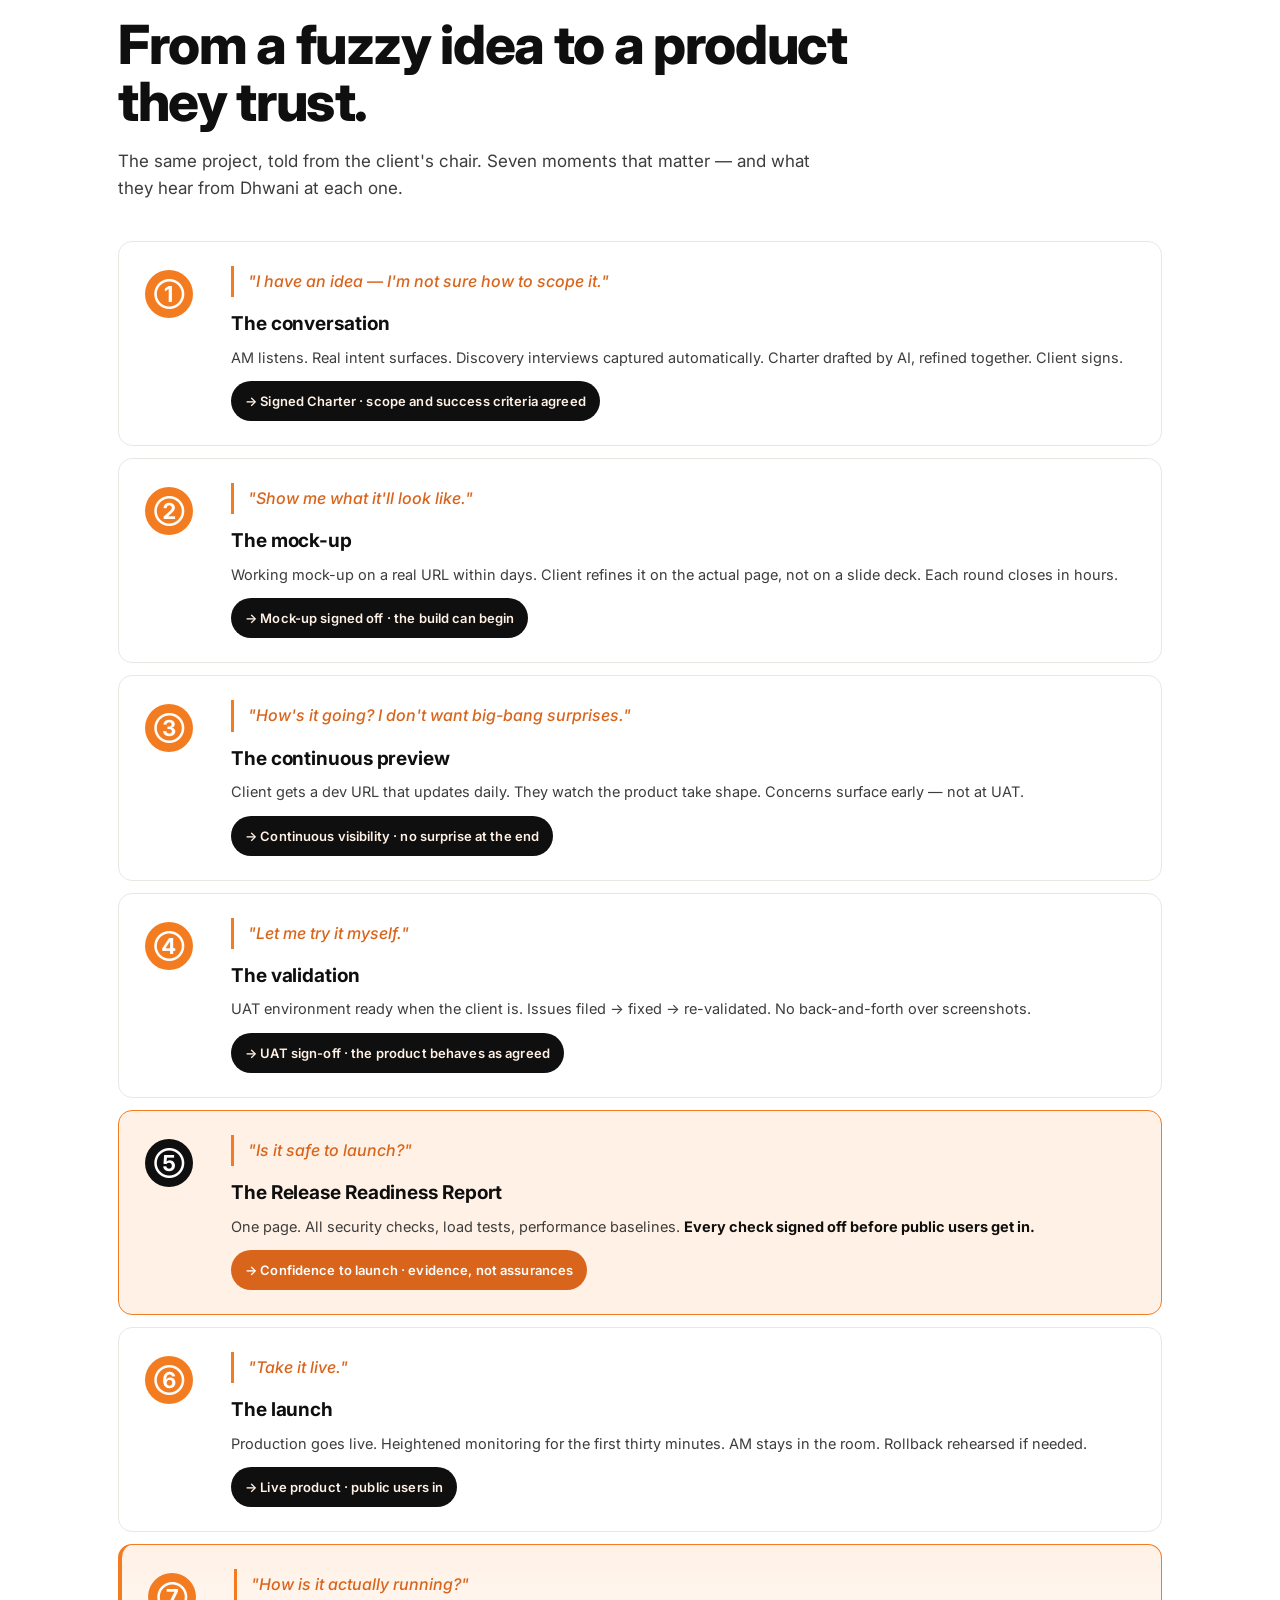
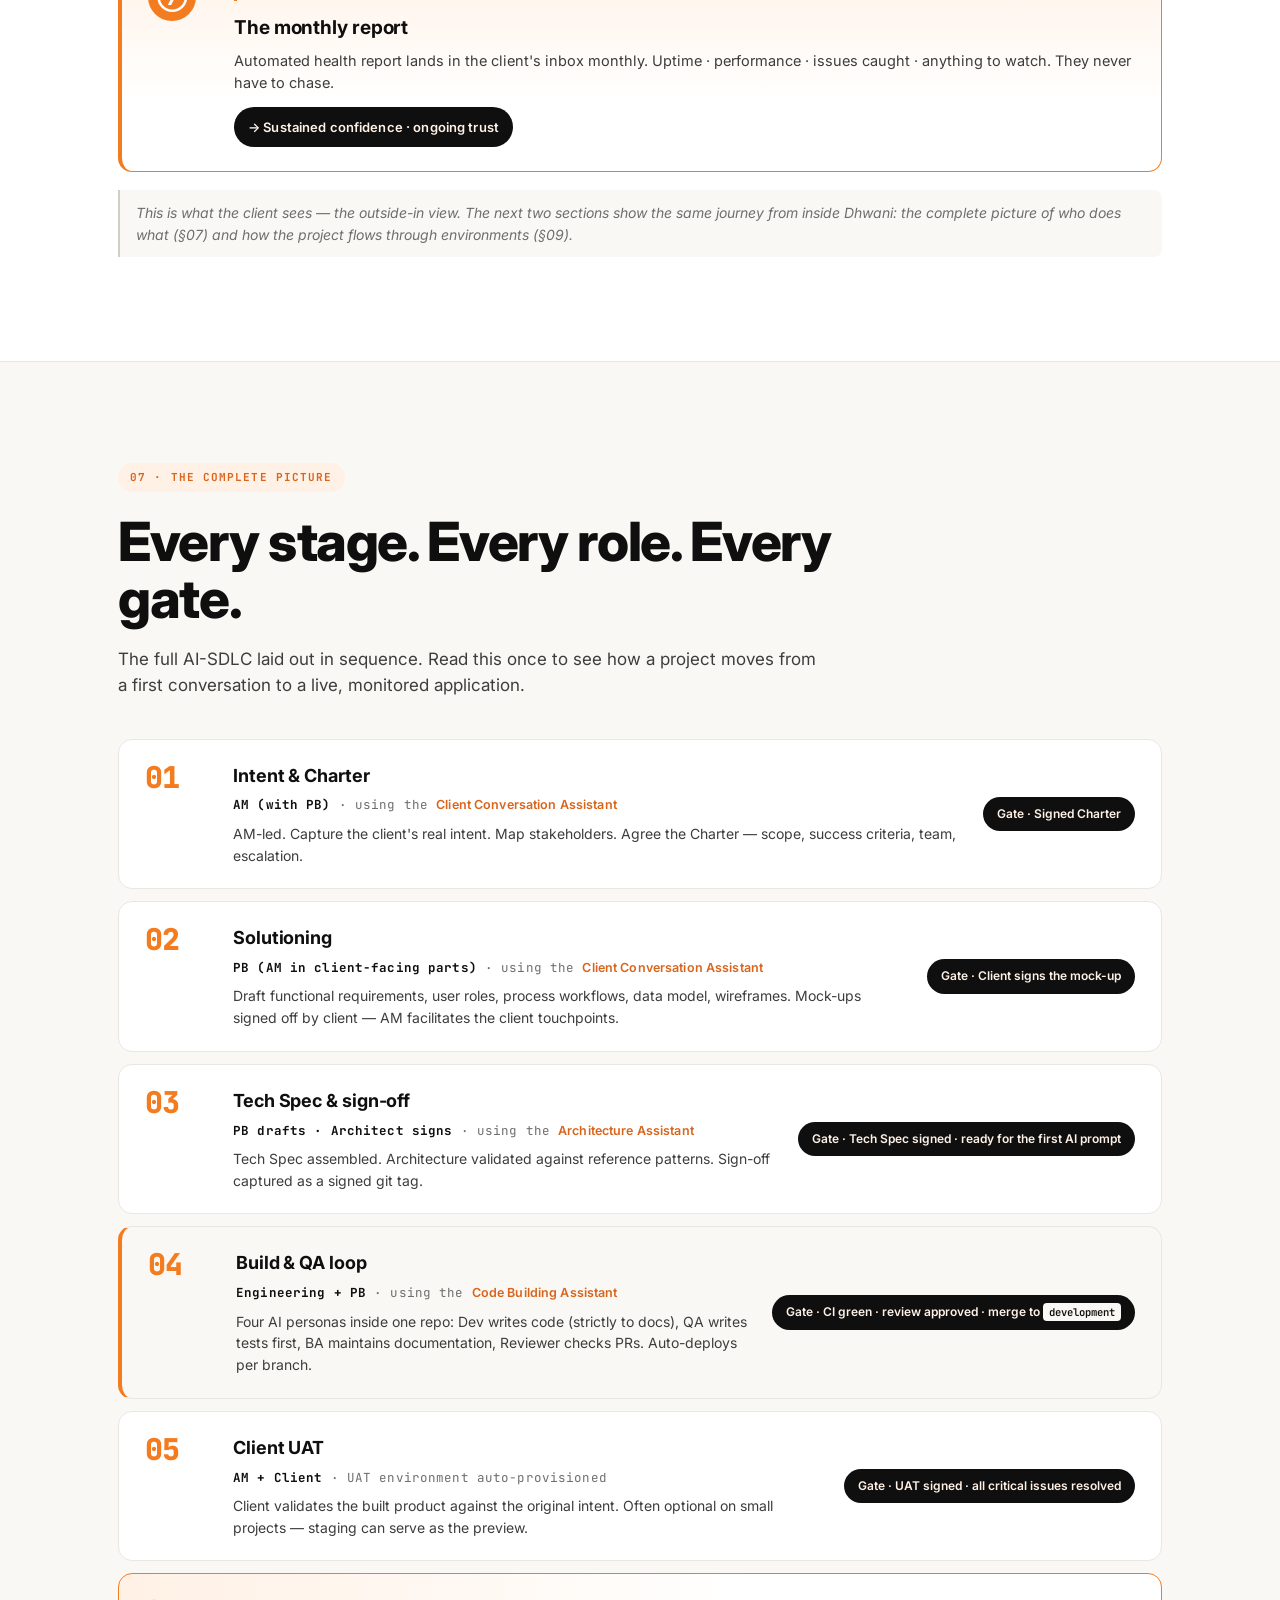
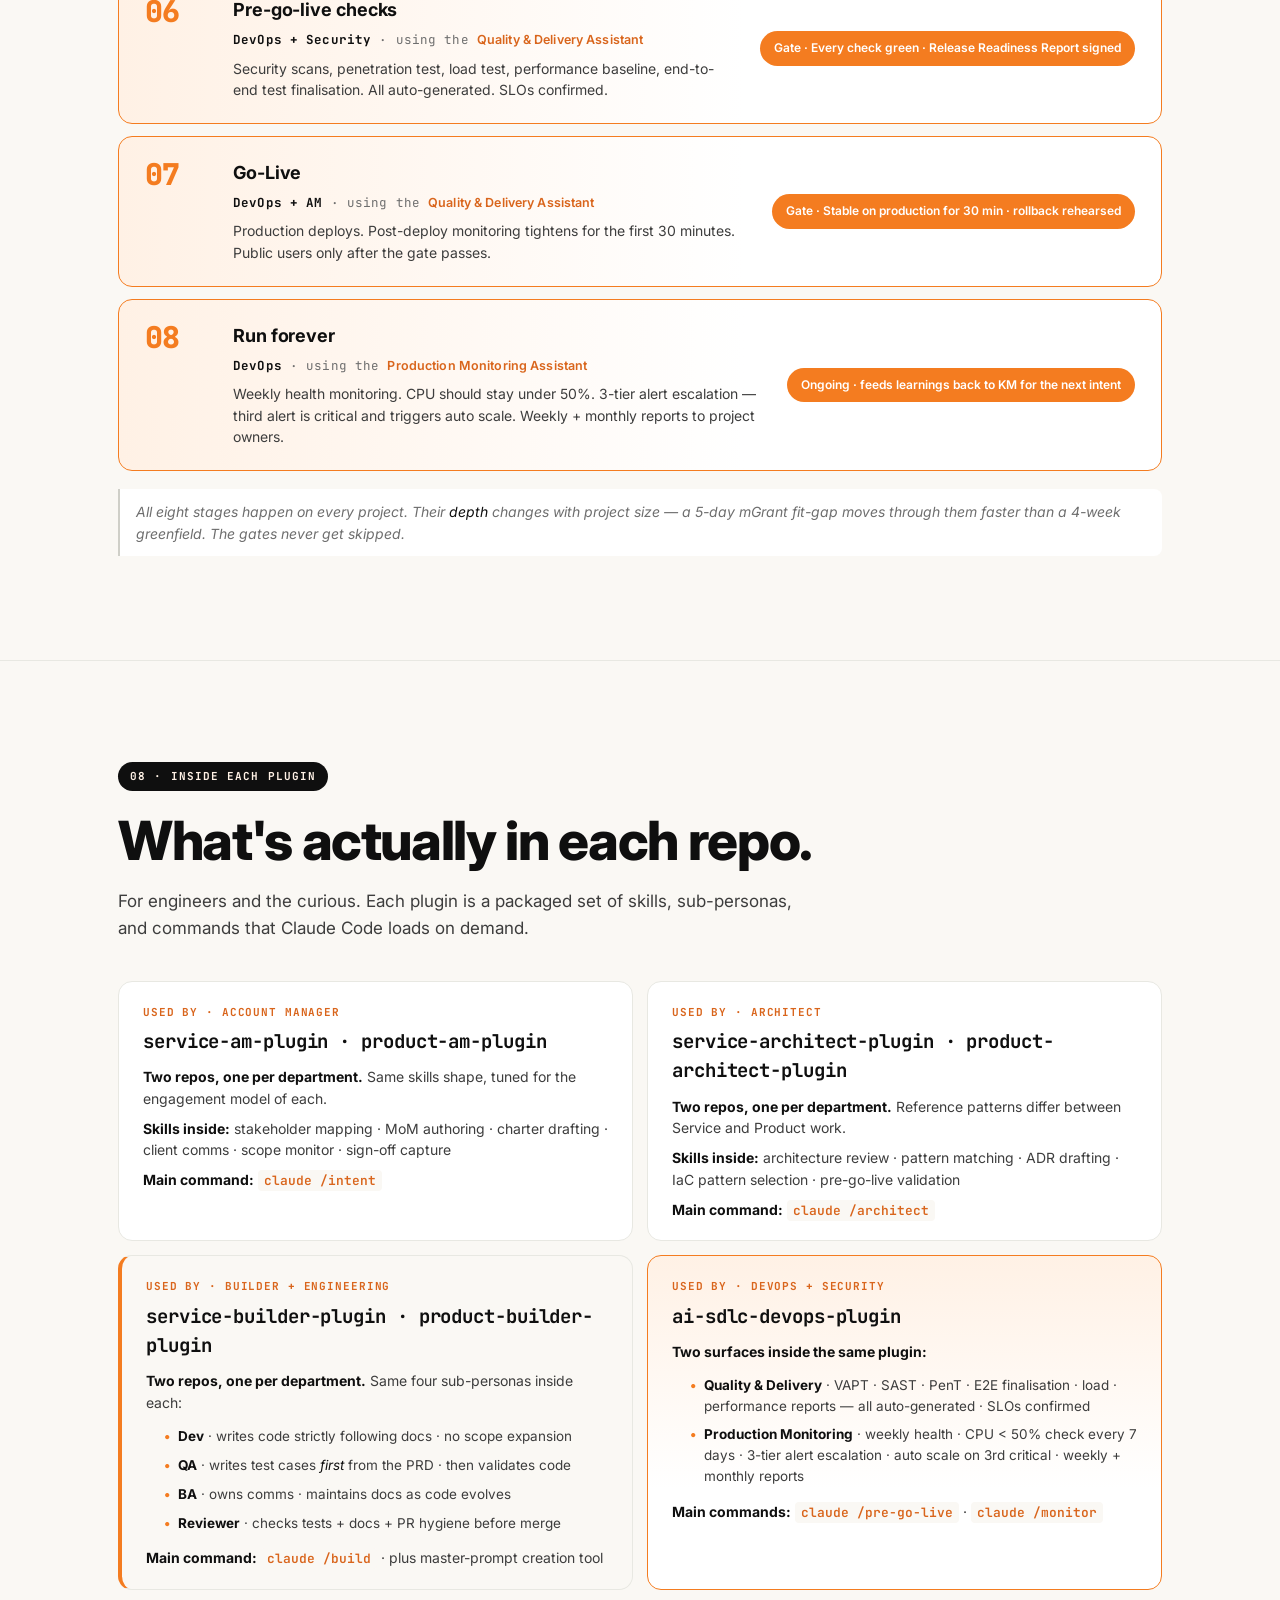
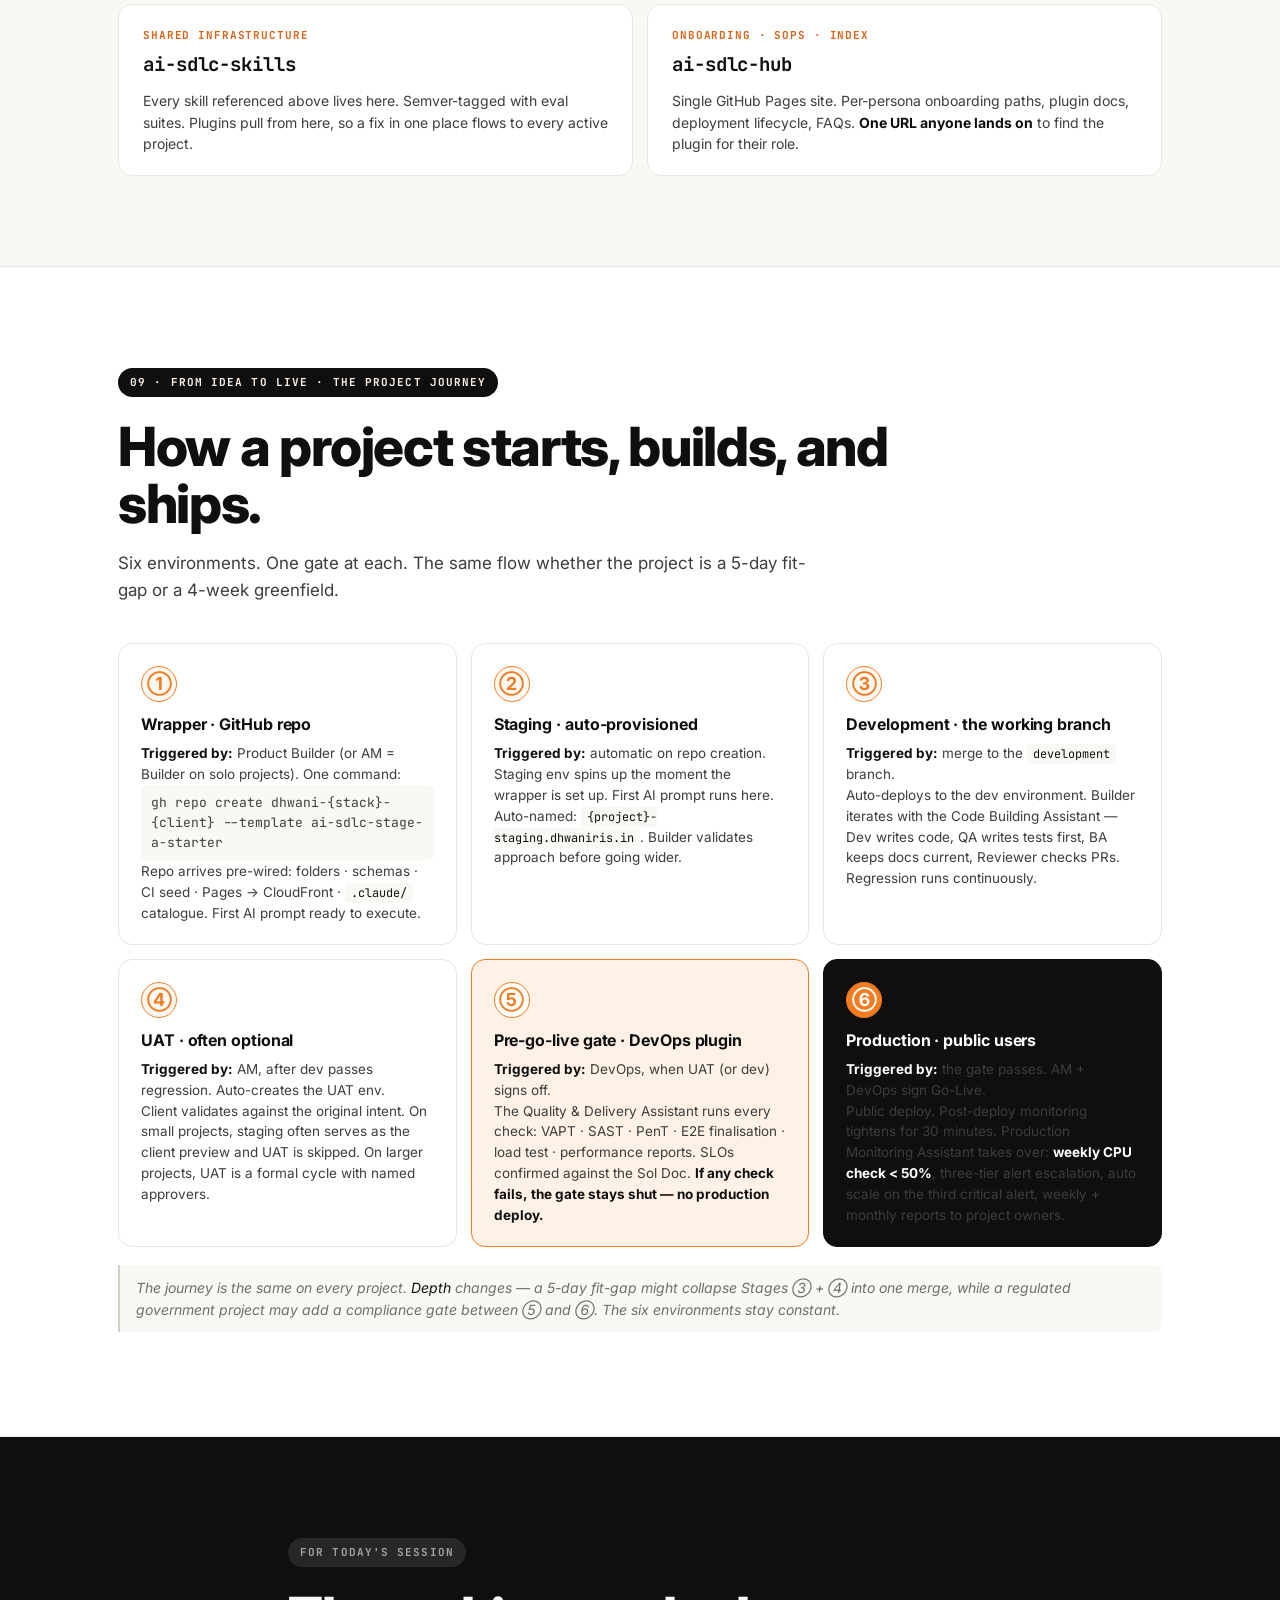
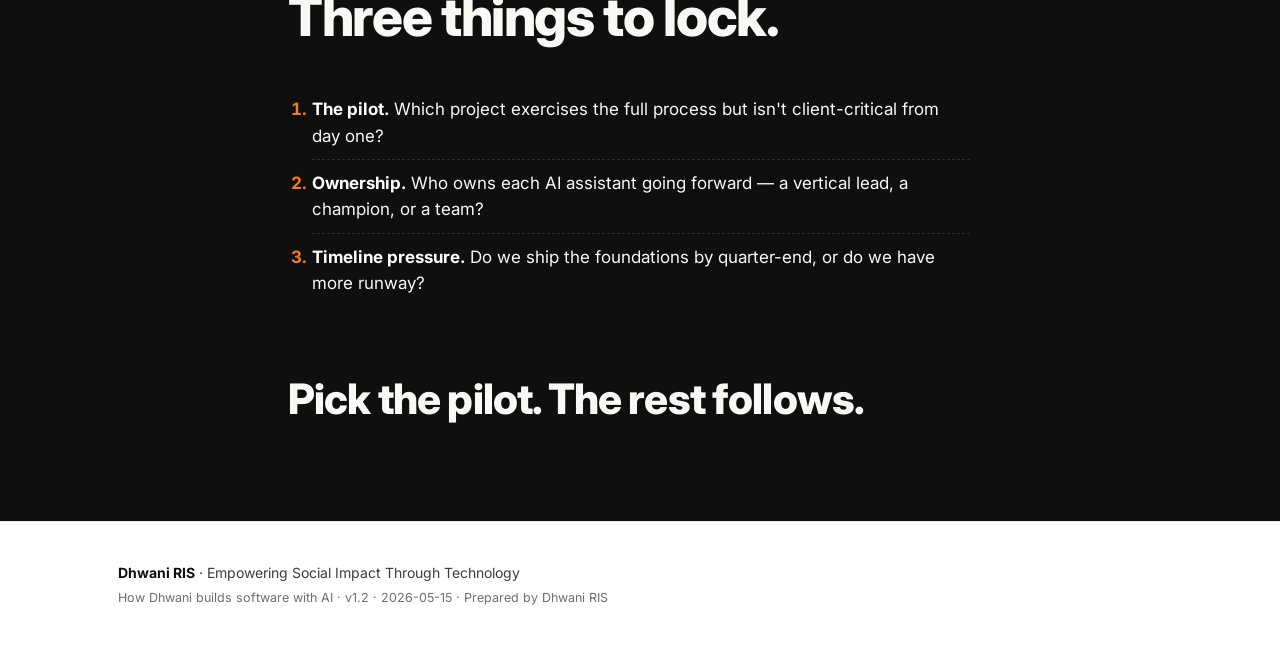
==== commit 8962947e: "revert: 11-stage lifecycle back to 6-env journey + add user flow Per Ankit: kept liking the 6-enviro" ====
--- a/index.html
+++ b/index.html
@@ -23,7 +23,7 @@
         <a href="#process">Process</a>
         <a href="#team">Team</a>
         <a href="#assistants">Assistants</a>
-        <a href="#timeline">Timeline</a>
+        <a href="#client-flow">User flow</a>
         <a href="#complete">Complete view</a>
         <a href="#inside">Plugin internals</a>
         <a href="#journey">Journey</a>
@@ -310,10 +310,93 @@
       </div>
     </section>
 
+    <!-- USER FLOW · THE CLIENT'S JOURNEY -->
+    <section class="band" id="client-flow">
+      <div class="container">
+        <p class="kicker kicker--dark">06 · The user flow · what the client experiences</p>
+        <h2>From a fuzzy idea to a product they trust.</h2>
+        <p class="sub">The same project, told from the client's chair. Seven moments that matter — and what they hear from Dhwani at each one.</p>
+
+        <div class="journey">
+          <article class="journey-step">
+            <div class="journey-step__icon">①</div>
+            <div class="journey-step__body">
+              <p class="journey-step__quote">"I have an idea — I'm not sure how to scope it."</p>
+              <h3>The conversation</h3>
+              <p>AM listens. Real intent surfaces. Discovery interviews captured automatically. Charter drafted by AI, refined together. Client signs.</p>
+              <p class="journey-step__win">→ Signed Charter · scope and success criteria agreed</p>
+            </div>
+          </article>
+
+          <article class="journey-step">
+            <div class="journey-step__icon">②</div>
+            <div class="journey-step__body">
+              <p class="journey-step__quote">"Show me what it'll look like."</p>
+              <h3>The mock-up</h3>
+              <p>Working mock-up on a real URL within days. Client refines it on the actual page, not on a slide deck. Each round closes in hours.</p>
+              <p class="journey-step__win">→ Mock-up signed off · the build can begin</p>
+            </div>
+          </article>
+
+          <article class="journey-step">
+            <div class="journey-step__icon">③</div>
+            <div class="journey-step__body">
+              <p class="journey-step__quote">"How's it going? I don't want big-bang surprises."</p>
+              <h3>The continuous preview</h3>
+              <p>Client gets a dev URL that updates daily. They watch the product take shape. Concerns surface early — not at UAT.</p>
+              <p class="journey-step__win">→ Continuous visibility · no surprise at the end</p>
+            </div>
+          </article>
+
+          <article class="journey-step">
+            <div class="journey-step__icon">④</div>
+            <div class="journey-step__body">
+              <p class="journey-step__quote">"Let me try it myself."</p>
+              <h3>The validation</h3>
+              <p>UAT environment ready when the client is. Issues filed → fixed → re-validated. No back-and-forth over screenshots.</p>
+              <p class="journey-step__win">→ UAT sign-off · the product behaves as agreed</p>
+            </div>
+          </article>
+
+          <article class="journey-step journey-step--gate">
+            <div class="journey-step__icon">⑤</div>
+            <div class="journey-step__body">
+              <p class="journey-step__quote">"Is it safe to launch?"</p>
+              <h3>The Release Readiness Report</h3>
+              <p>One page. All security checks, load tests, performance baselines. <strong>Every check signed off before public users get in.</strong></p>
+              <p class="journey-step__win">→ Confidence to launch · evidence, not assurances</p>
+            </div>
+          </article>
+
+          <article class="journey-step">
+            <div class="journey-step__icon">⑥</div>
+            <div class="journey-step__body">
+              <p class="journey-step__quote">"Take it live."</p>
+              <h3>The launch</h3>
+              <p>Production goes live. Heightened monitoring for the first thirty minutes. AM stays in the room. Rollback rehearsed if needed.</p>
+              <p class="journey-step__win">→ Live product · public users in</p>
+            </div>
+          </article>
+
+          <article class="journey-step journey-step--ongoing">
+            <div class="journey-step__icon">⑦</div>
+            <div class="journey-step__body">
+              <p class="journey-step__quote">"How is it actually running?"</p>
+              <h3>The monthly report</h3>
+              <p>Automated health report lands in the client's inbox monthly. Uptime · performance · issues caught · anything to watch. They never have to chase.</p>
+              <p class="journey-step__win">→ Sustained confidence · ongoing trust</p>
+            </div>
+          </article>
+        </div>
+
+        <p class="caveat">This is what the client sees — the outside-in view. The next two sections show the same journey from inside Dhwani: the complete picture of who does what (§07) and how the project flows through environments (§09).</p>
+      </div>
+    </section>
+
     <!-- THE COMPLETE PICTURE -->
-    <section class="band" id="complete">
-      <div class="container">
-        <p class="kicker kicker--dark">06 · The complete picture</p>
+    <section class="band band--alt" id="complete">
+      <div class="container">
+        <p class="kicker">07 · The complete picture</p>
         <h2>Every stage. Every role. Every gate.</h2>
         <p class="sub">The full AI-SDLC laid out in sequence. Read this once to see how a project moves from a first conversation to a live, monitored application.</p>
 
@@ -406,7 +489,7 @@
     <!-- INSIDE EACH PLUGIN -->
     <section class="band band--alt" id="inside">
       <div class="container">
-        <p class="kicker">07 · Inside each plugin</p>
+        <p class="kicker kicker--dark">08 · Inside each plugin</p>
         <h2>What's actually in each repo.</h2>
         <p class="sub">For engineers and the curious. Each plugin is a packaged set of skills, sub-personas, and commands that Claude Code loads on demand.</p>
 
@@ -466,169 +549,59 @@
       </div>
     </section>
 
-    <!-- COMPLETE PROJECT LIFECYCLE -->
+    <!-- HOW A PROJECT STARTS AND SHIPS · 6 ENVIRONMENTS -->
     <section class="band" id="journey">
       <div class="container">
-        <p class="kicker kicker--dark">08 · From project start to live · the complete lifecycle</p>
-        <h2>Eleven stages. Three iteration loops. One repo end-to-end.</h2>
-        <p class="sub">Every trigger event, every environment that spins up, every iteration loop — from the moment a client signs the Charter to the weekly health report two years later.</p>
-
-        <div class="lifestep-flow">
-
-          <article class="lifestep">
-            <div class="lifestep__num">01</div>
-            <div class="lifestep__body">
-              <h3>Project starts</h3>
-              <dl class="lifestep__dl">
-                <dt>Trigger</dt><dd>Charter signed by client + Dhwani PM</dd>
-                <dt>Who</dt><dd>AM + PB</dd>
-                <dt>What happens</dt><dd>Project classified by department (Service or Product) and team shape (solo / pair / full team). Tech Lead + Architect assigned.</dd>
-                <dt>Output</dt><dd>Signed Charter, archived in KM</dd>
-              </dl>
-            </div>
-          </article>
-
-          <article class="lifestep">
-            <div class="lifestep__num">02</div>
-            <div class="lifestep__body">
-              <h3>Repo created · one command</h3>
-              <dl class="lifestep__dl">
-                <dt>Trigger</dt><dd>PB (or AM-as-PB on solo projects) runs the starter command</dd>
-                <dt>Who</dt><dd>PB · uses the <code>ai-sdlc-hub</code> starter template</dd>
-                <dt>Command</dt><dd><code>gh repo create dhwani-{dept}-{client}-{project} --template ai-sdlc-stage-a-starter --private --clone</code></dd>
-                <dt>What's pre-wired</dt><dd>Folders for every Stage A artefact · Markdown schemas · CI seed · Pages → CloudFront · <code>.claude/skills/</code> linked · CODEOWNERS (Architect + AM)</dd>
-                <dt>Output</dt><dd><code>github.com/dhwani-{dept}/{project}</code></dd>
-              </dl>
-            </div>
-          </article>
-
-          <article class="lifestep lifestep--auto">
-            <div class="lifestep__num">03</div>
-            <div class="lifestep__body">
-              <h3>Staging auto-provisions</h3>
-              <dl class="lifestep__dl">
-                <dt>Trigger</dt><dd>First push to repo → GitHub Action fires</dd>
-                <dt>Who</dt><dd>Automatic · DevOps plugin handles infrastructure</dd>
-                <dt>What happens</dt><dd>Staging env spins up · DNS configured · secrets injected from Vault · first AI prompt ready to execute</dd>
-                <dt>SLO</dt><dd>&lt; 15 minutes from repo creation to live URL</dd>
-                <dt>Output</dt><dd><code>{project}-staging.dhwaniris.in</code> live</dd>
-              </dl>
-            </div>
-          </article>
-
-          <article class="lifestep lifestep--iterate">
-            <div class="lifestep__num">04</div>
-            <div class="lifestep__body">
-              <h3>Stage A iterations · Solutioning loop</h3>
-              <dl class="lifestep__dl">
-                <dt>Trigger</dt><dd>First <code>claude /intent</code> command in the repo</dd>
-                <dt>Who</dt><dd>PB drives · AM facilitates client touchpoints · using <em>Client Conversation Assistant</em> (<code>{dept}-am-plugin</code>)</dd>
-                <dt>Loop</dt><dd>Each Stage A step (FRs · RBAC · workflows · data model · wireframes) is a PR → review → merge → auto-deploys to staging → client preview → iterate</dd>
-                <dt>Typical iterations</dt><dd>5–15 PRs depending on project size</dd>
-                <dt>Output</dt><dd>All Stage A artefacts in repo · client-viewable on staging URL</dd>
-              </dl>
-            </div>
-          </article>
-
-          <article class="lifestep lifestep--gate">
-            <div class="lifestep__num">05</div>
-            <div class="lifestep__body">
-              <h3>Sol Doc signed · ready for first AI-coding prompt</h3>
-              <dl class="lifestep__dl">
-                <dt>Trigger</dt><dd>All Stage A artefacts complete · Architect reviews</dd>
-                <dt>Who</dt><dd>PB drafts Sol Doc · Architect signs · using <em>Architecture Assistant</em> (<code>{dept}-architect-plugin</code>)</dd>
-                <dt>What happens</dt><dd>Sol Doc finalised covering all 16 sections. §5.11 Tech Stack + §5.12 Security + §5.16 List of Objects = TRD seeds.</dd>
-                <dt>Sign-off</dt><dd>Signed git tag · e.g. <code>v0.1-soldoc</code> · immutable archive</dd>
-                <dt>Output</dt><dd>Project moves to "Build" status · first AI-coding prompt can fire</dd>
-              </dl>
-            </div>
-          </article>
-
-          <article class="lifestep lifestep--auto">
-            <div class="lifestep__num">06</div>
-            <div class="lifestep__body">
-              <h3>Development env spins up</h3>
-              <dl class="lifestep__dl">
-                <dt>Trigger</dt><dd>First merge to the <code>development</code> branch</dd>
-                <dt>Who</dt><dd>Automatic · DevOps plugin provisions from §5.11 Tech Stack</dd>
-                <dt>What happens</dt><dd>Dev env auto-provisions via Terraform · CI pipelines live · auto-deploy on every <code>development</code> push</dd>
-                <dt>Output</dt><dd><code>{project}-dev.dhwaniris.in</code> live</dd>
-              </dl>
-            </div>
-          </article>
-
-          <article class="lifestep lifestep--iterate">
-            <div class="lifestep__num">07</div>
-            <div class="lifestep__body">
-              <h3>Stage B iterations · Build &amp; QA loop</h3>
-              <dl class="lifestep__dl">
-                <dt>Trigger</dt><dd>Daily feature work</dd>
-                <dt>Who</dt><dd>Engineering · using <em>Code Building Assistant</em> (<code>{dept}-builder-plugin</code>) · four sub-personas inside (Dev · QA · BA · Reviewer)</dd>
-                <dt>Loop per feature</dt><dd>QA writes test cases first → Dev writes code following docs → BA updates docs → Reviewer checks tests + PR hygiene → merge to <code>development</code> → auto-deploy → regression</dd>
-                <dt>Typical iterations</dt><dd>Dozens of PRs across the project · merge cadence: multiple per day</dd>
-                <dt>Output</dt><dd>Working features · tests passing · regression green · deployed to dev</dd>
-              </dl>
-            </div>
-          </article>
-
-          <article class="lifestep lifestep--iterate">
-            <div class="lifestep__num">08</div>
-            <div class="lifestep__body">
-              <h3>UAT iterations · client validation</h3>
-              <dl class="lifestep__dl">
-                <dt>Trigger</dt><dd>AM requests UAT after dev regression passes · UAT env auto-creates</dd>
-                <dt>Who</dt><dd>AM + Client · using the UAT env</dd>
-                <dt>Loop</dt><dd>Client validates → issues filed in GitHub Issues → fixed in dev → merged to UAT → re-validated</dd>
-                <dt>Notes</dt><dd>Optional on small projects — staging often serves as the client preview and UAT is skipped</dd>
-                <dt>Output</dt><dd>UAT sign-off as a signed git tag · e.g. <code>v0.5-uat</code></dd>
-              </dl>
-            </div>
-          </article>
-
-          <article class="lifestep lifestep--gate lifestep--ours">
-            <div class="lifestep__num">09</div>
-            <div class="lifestep__body">
-              <h3>Pre-go-live gate · the hard stop</h3>
-              <dl class="lifestep__dl">
-                <dt>Trigger</dt><dd>UAT signed (or dev signed if UAT skipped)</dd>
-                <dt>Who</dt><dd>DevOps + Security · using <em>Quality &amp; Delivery Assistant</em> (<code>ai-sdlc-devops-plugin</code>)</dd>
-                <dt>What runs</dt><dd>VAPT · SAST · PenT · E2E finalisation · load test (peak × 1.5) · performance reports — all auto-generated · SLOs confirmed</dd>
-                <dt>Gate behaviour</dt><dd><strong>If any check fails, the gate stays shut. No production deploy.</strong></dd>
-                <dt>Output</dt><dd>Release Readiness Report signed by TL + QA + Security + DevOps + AM</dd>
-              </dl>
-            </div>
-          </article>
-
-          <article class="lifestep lifestep--ours">
-            <div class="lifestep__num">10</div>
-            <div class="lifestep__body">
-              <h3>Production deploy</h3>
-              <dl class="lifestep__dl">
-                <dt>Trigger</dt><dd>Gate passes · all sign-offs collected</dd>
-                <dt>Who</dt><dd>DevOps + AM</dd>
-                <dt>What happens</dt><dd>Production env provisions (first deploy) or rolling deploy (subsequent). 30-minute heightened monitoring window. Rollback rehearsed and runbook linked.</dd>
-                <dt>Output</dt><dd><code>{project}.dhwaniris.in</code> (or client's own domain via CloudFront) · live to public users</dd>
-              </dl>
-            </div>
-          </article>
-
-          <article class="lifestep lifestep--prod">
-            <div class="lifestep__num">11</div>
-            <div class="lifestep__body">
-              <h3>Operate · always-on</h3>
-              <dl class="lifestep__dl">
-                <dt>Trigger</dt><dd>Production live · for the life of the application</dd>
-                <dt>Who</dt><dd>DevOps · using <em>Production Monitoring Assistant</em> (<code>ai-sdlc-devops-plugin</code>) · plus <strong>Mukhbir</strong> runtime health</dd>
-                <dt>Weekly</dt><dd>CPU &lt; 50% check every 7 days · backup verification · health report to project owner</dd>
-                <dt>Alerts</dt><dd>Three-tier escalation — first alert info · second alert action · <strong>third alert auto-scales</strong> (up or down based on signal)</dd>
-                <dt>Monthly</dt><dd>Client-facing health report · learnings feed back to KM for the next project's Charter</dd>
-              </dl>
-            </div>
-          </article>
-
-        </div>
-
-        <p class="caveat">The eleven stages are the same on every project. Their <em>depth</em> changes — a 5-day fit-gap might collapse Stages ⑥–⑦ into one merge and skip ⑧ entirely; a 4-week greenfield runs every stage with multiple iteration cycles. The gates (⑤ and ⑨) never get skipped.</p>
+        <p class="kicker kicker--dark">09 · From idea to live · the project journey</p>
+        <h2>How a project starts, builds, and ships.</h2>
+        <p class="sub">Six environments. One gate at each. The same flow whether the project is a 5-day fit-gap or a 4-week greenfield.</p>
+
+        <div class="lifecycle-flow">
+          <article class="env">
+            <span class="env__n">①</span>
+            <h3>Wrapper · GitHub repo</h3>
+            <p><strong>Triggered by:</strong> Product Builder (or AM = Builder on solo projects). One command:</p>
+            <p style="font-family:var(--font-mono);font-size:13px;background:var(--bg-alt);padding:8px 10px;border-radius:6px;color:var(--ink-2);">gh repo create dhwani-{stack}-{client} --template ai-sdlc-stage-a-starter</p>
+            <p>Repo arrives pre-wired: folders · schemas · CI seed · Pages → CloudFront · <code>.claude/</code> catalogue. First AI prompt ready to execute.</p>
+          </article>
+
+          <article class="env">
+            <span class="env__n">②</span>
+            <h3>Staging · auto-provisioned</h3>
+            <p><strong>Triggered by:</strong> automatic on repo creation.</p>
+            <p>Staging env spins up the moment the wrapper is set up. First AI prompt runs here. Auto-named: <code>{project}-staging.dhwaniris.in</code>. Builder validates approach before going wider.</p>
+          </article>
+
+          <article class="env">
+            <span class="env__n">③</span>
+            <h3>Development · the working branch</h3>
+            <p><strong>Triggered by:</strong> merge to the <code>development</code> branch.</p>
+            <p>Auto-deploys to the dev environment. Builder iterates with the Code Building Assistant — Dev writes code, QA writes tests first, BA keeps docs current, Reviewer checks PRs. Regression runs continuously.</p>
+          </article>
+
+          <article class="env">
+            <span class="env__n">④</span>
+            <h3>UAT · often optional</h3>
+            <p><strong>Triggered by:</strong> AM, after dev passes regression. Auto-creates the UAT env.</p>
+            <p>Client validates against the original intent. On small projects, staging often serves as the client preview and UAT is skipped. On larger projects, UAT is a formal cycle with named approvers.</p>
+          </article>
+
+          <article class="env env--gate">
+            <span class="env__n">⑤</span>
+            <h3>Pre-go-live gate · DevOps plugin</h3>
+            <p><strong>Triggered by:</strong> DevOps, when UAT (or dev) signs off.</p>
+            <p>The Quality &amp; Delivery Assistant runs every check: VAPT · SAST · PenT · E2E finalisation · load test · performance reports. SLOs confirmed against the Sol Doc. <strong>If any check fails, the gate stays shut — no production deploy.</strong></p>
+          </article>
+
+          <article class="env env--prod">
+            <span class="env__n">⑥</span>
+            <h3>Production · public users</h3>
+            <p><strong>Triggered by:</strong> the gate passes. AM + DevOps sign Go-Live.</p>
+            <p>Public deploy. Post-deploy monitoring tightens for 30 minutes. Production Monitoring Assistant takes over: <strong>weekly CPU check &lt; 50%</strong>, three-tier alert escalation, auto scale on the third critical alert, weekly + monthly reports to project owners.</p>
+          </article>
+        </div>
+
+        <p class="caveat">The journey is the same on every project. <em>Depth</em> changes — a 5-day fit-gap might collapse Stages ③ + ④ into one merge, while a regulated government project may add a compliance gate between ⑤ and ⑥. The six environments stay constant.</p>
       </div>
     </section>
 
--- a/assets/css/styles.css
+++ b/assets/css/styles.css
@@ -380,6 +380,84 @@
   font-weight: 700;
 }
 .shared-repo p { margin: 0; font-size: 13.5px; color: var(--ink-2); line-height: 1.55; }
+
+/* ── Client journey · user flow ────────────────────── */
+.journey {
+  display: grid;
+  gap: 12px;
+  margin: 6px 0 0;
+}
+.journey-step {
+  display: grid;
+  grid-template-columns: 64px 1fr;
+  gap: 22px;
+  align-items: start;
+  padding: 24px 26px;
+  border: 1px solid var(--line);
+  border-radius: var(--radius);
+  background: var(--bg);
+}
+.journey-step--gate {
+  background: var(--orange-soft);
+  border-color: var(--orange);
+}
+.journey-step--ongoing {
+  background: linear-gradient(180deg, var(--orange-soft) 0%, var(--bg) 70%);
+  border-color: var(--orange);
+  border-left: 4px solid var(--orange);
+}
+.journey-step__icon {
+  display: inline-flex;
+  align-items: center;
+  justify-content: center;
+  width: 48px;
+  height: 48px;
+  border-radius: 50%;
+  background: var(--orange);
+  color: #fff;
+  font-size: 22px;
+  font-weight: 700;
+  margin-top: 4px;
+}
+.journey-step--gate .journey-step__icon {
+  background: var(--ink);
+}
+.journey-step__quote {
+  margin: 0 0 12px !important;
+  font-size: 16px !important;
+  font-style: italic;
+  color: var(--orange-dark) !important;
+  border-left: 3px solid var(--orange);
+  padding: 4px 0 4px 14px;
+  font-weight: 500;
+  line-height: 1.45;
+}
+.journey-step__body h3 {
+  margin: 0 0 8px;
+  font-size: 19px;
+  letter-spacing: -0.005em;
+}
+.journey-step__body p:not(.journey-step__quote):not(.journey-step__win) {
+  margin: 0 0 12px;
+  font-size: 14.5px;
+  color: var(--ink-2);
+  line-height: 1.55;
+}
+.journey-step__win {
+  margin: 0 !important;
+  padding: 10px 14px;
+  background: var(--ink);
+  color: var(--orange-soft) !important;
+  font-size: 13px !important;
+  font-weight: 600;
+  border-radius: 999px;
+  display: inline-block;
+  letter-spacing: 0.01em;
+}
+.journey-step--gate .journey-step__win {
+  background: var(--orange-dark);
+  color: #fff !important;
+}
 
 /* ── Lifestep flow · 11-stage project lifecycle ───── */
 .lifestep-flow {
@@ -1417,6 +1495,8 @@
   .lifestep__num { font-size: 32px; }
   .lifestep__dl { grid-template-columns: 1fr; gap: 4px 0; }
   .lifestep__dl dt { padding-top: 8px; }
+  .journey-step { grid-template-columns: 1fr; gap: 12px; padding: 20px 22px; }
+  .journey-step__icon { width: 44px; height: 44px; font-size: 20px; }
   .bridges { grid-template-columns: 1fr; }
   .quickstart { grid-template-columns: 1fr; }
   .loops { grid-template-columns: 1fr; }
